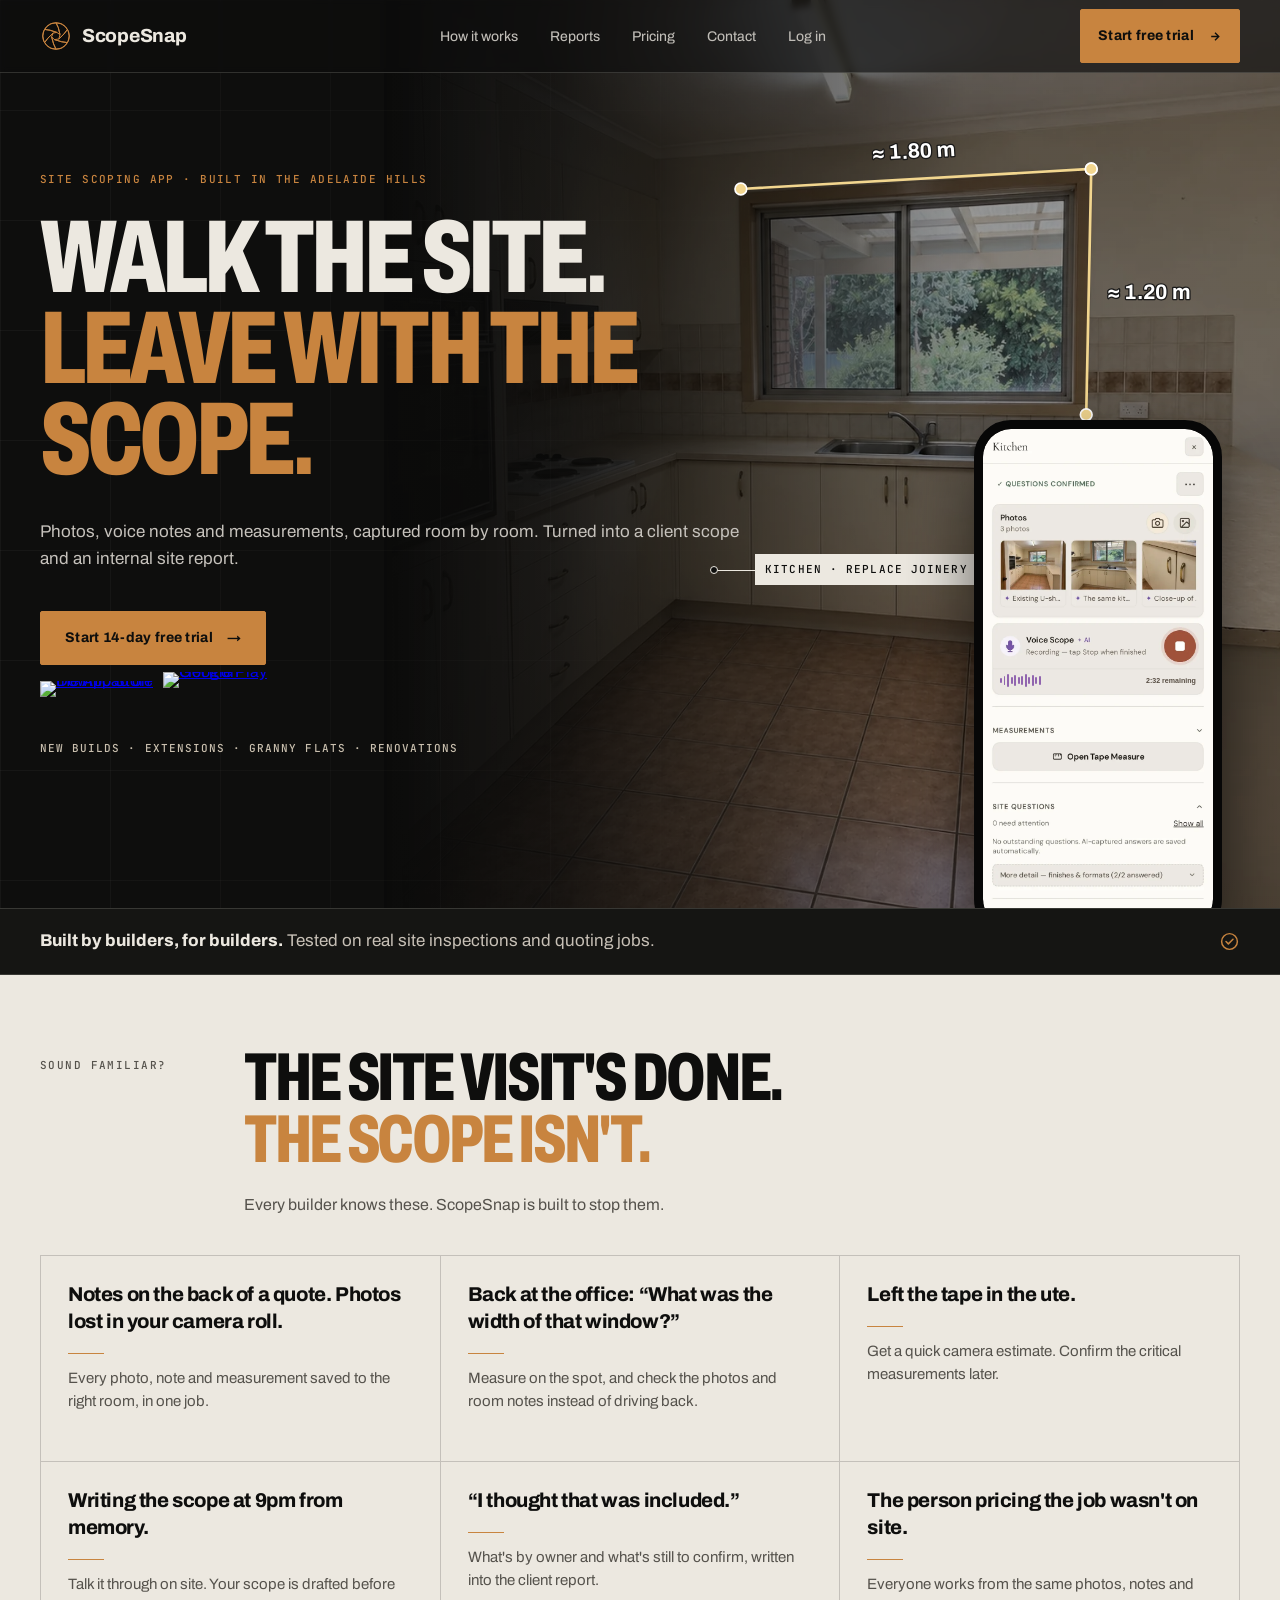
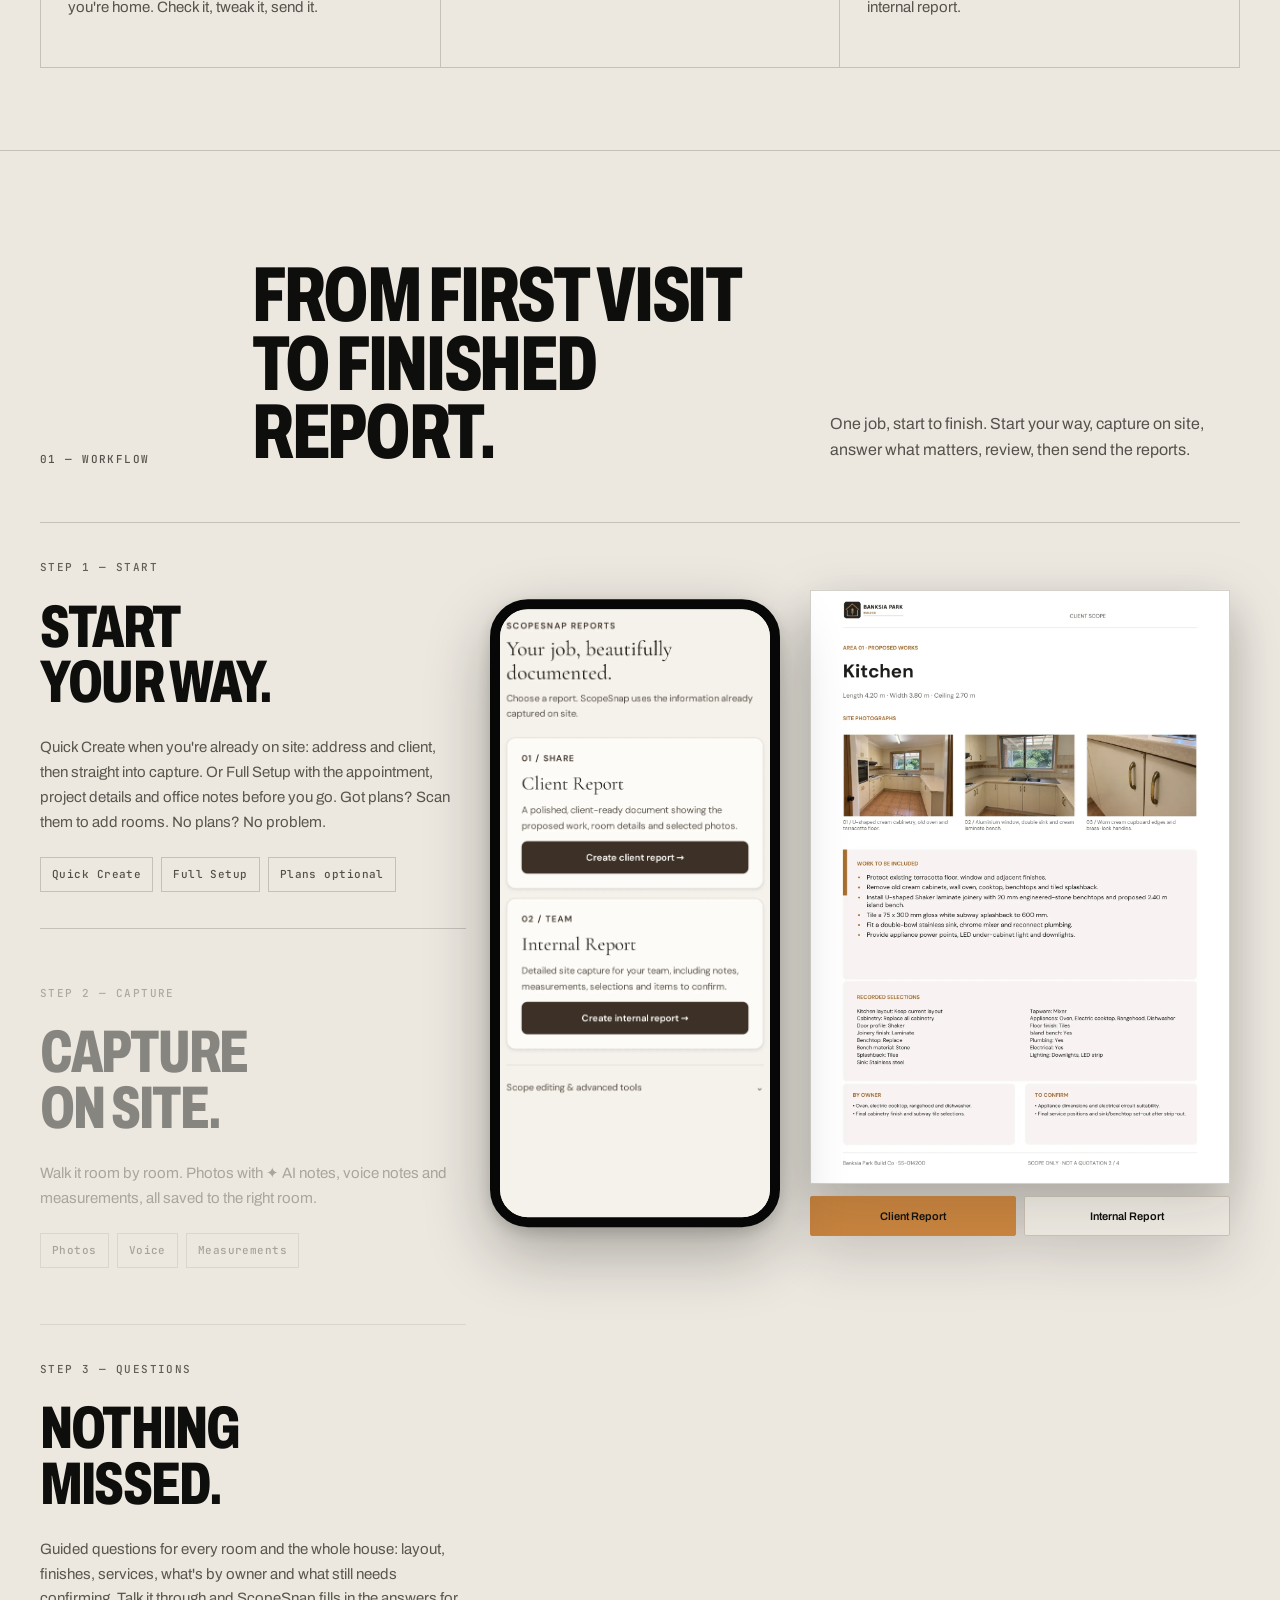
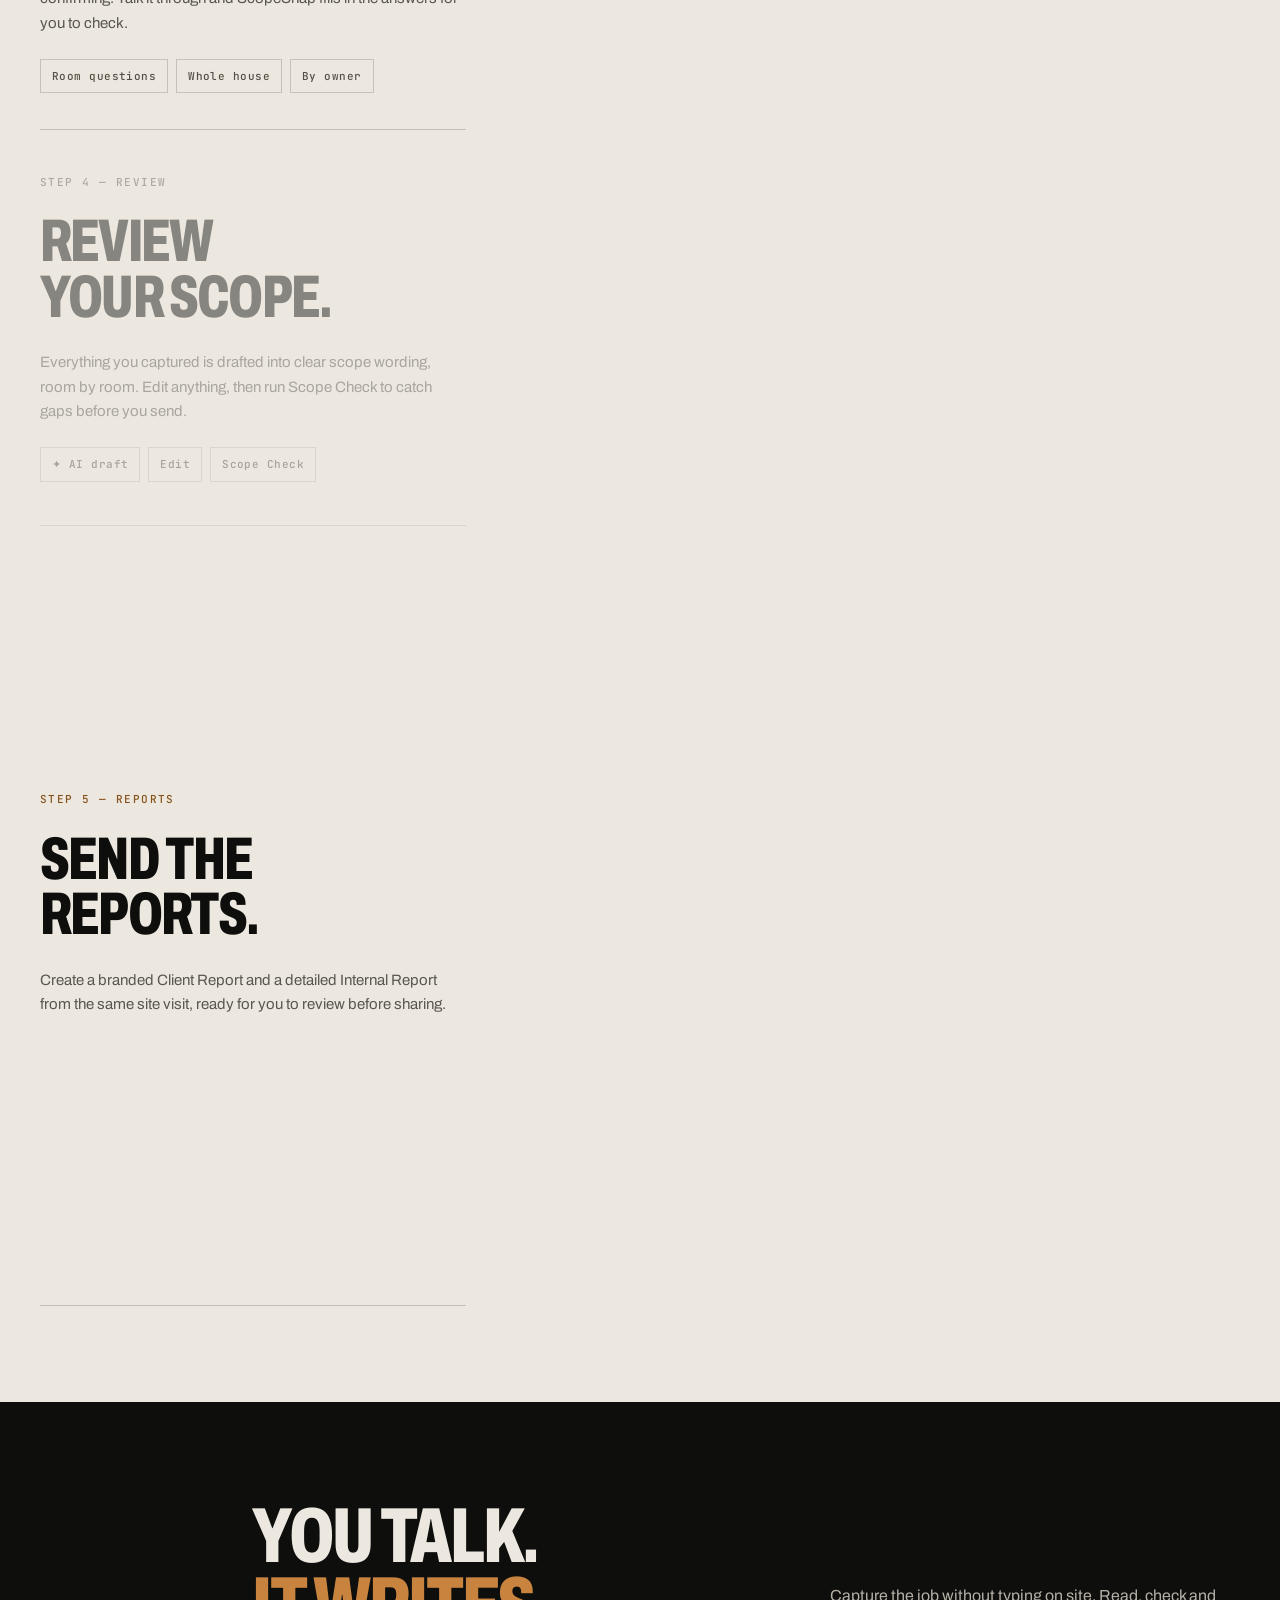
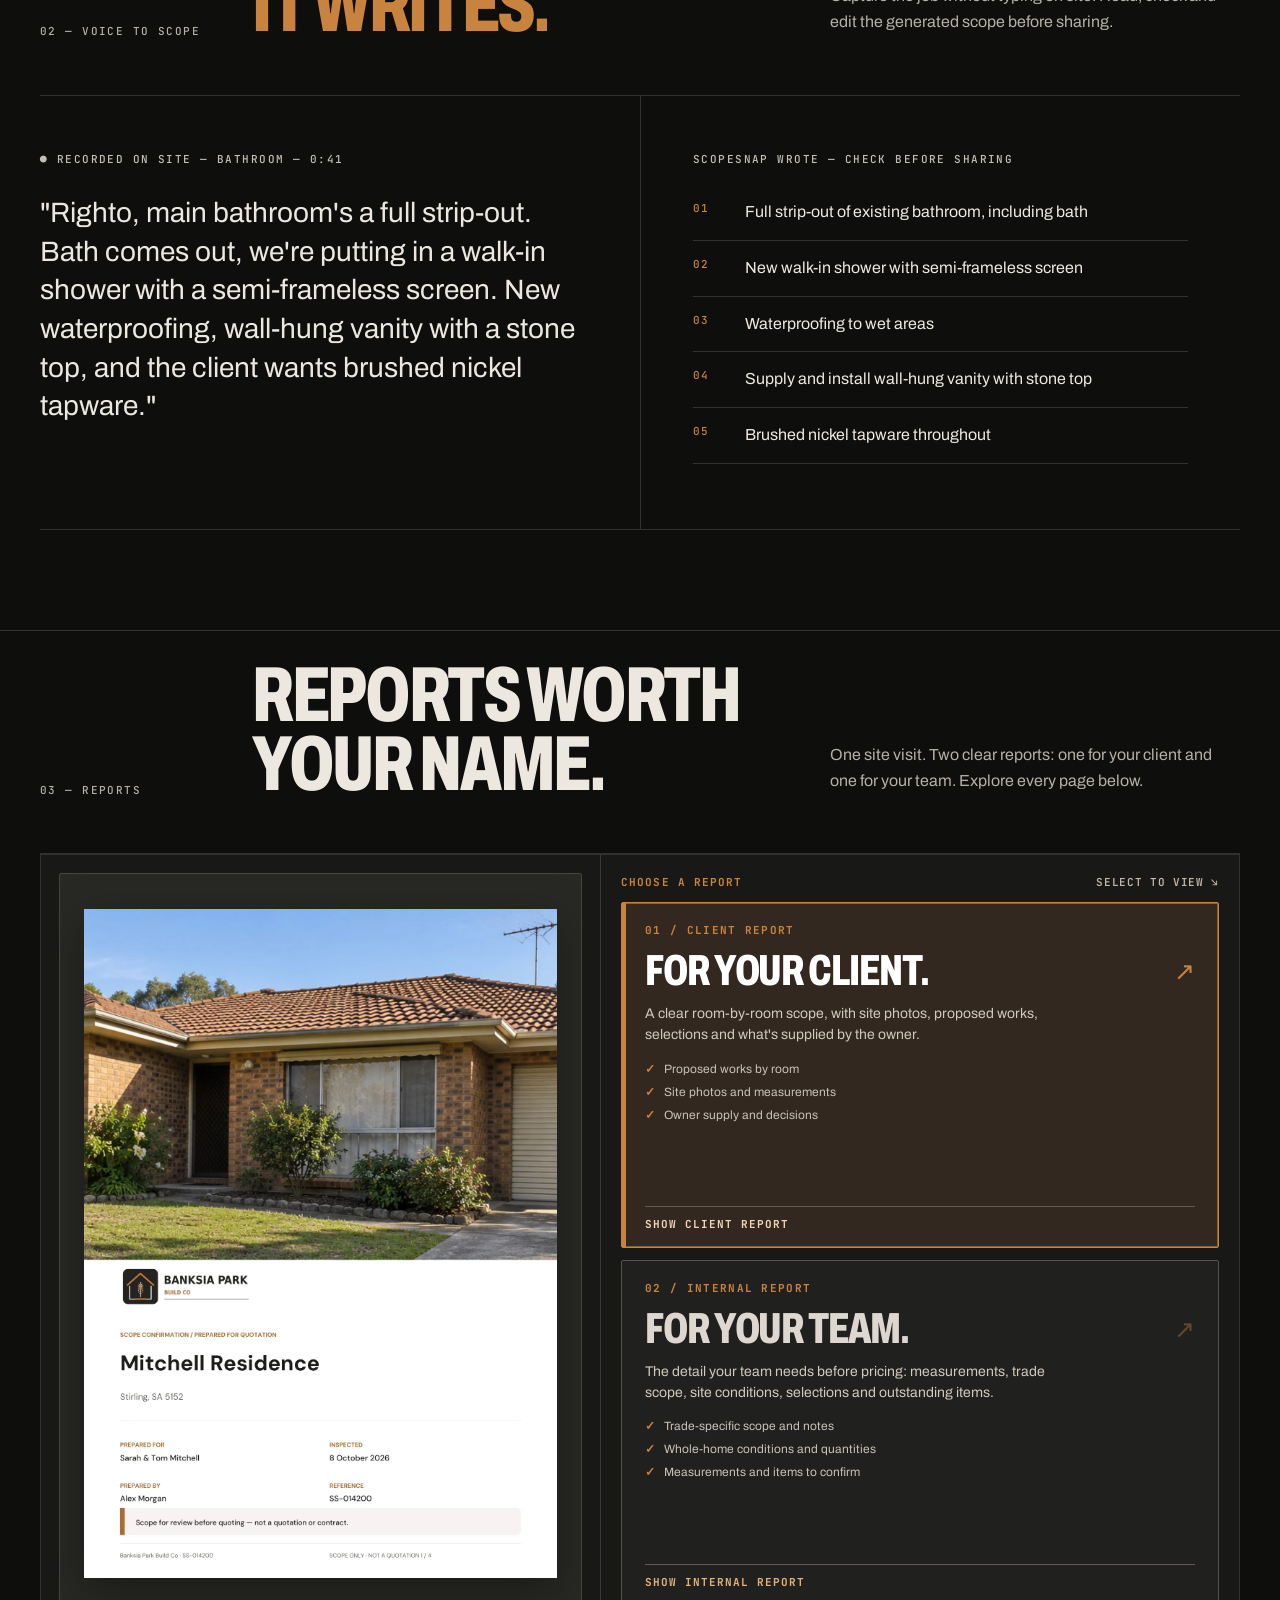
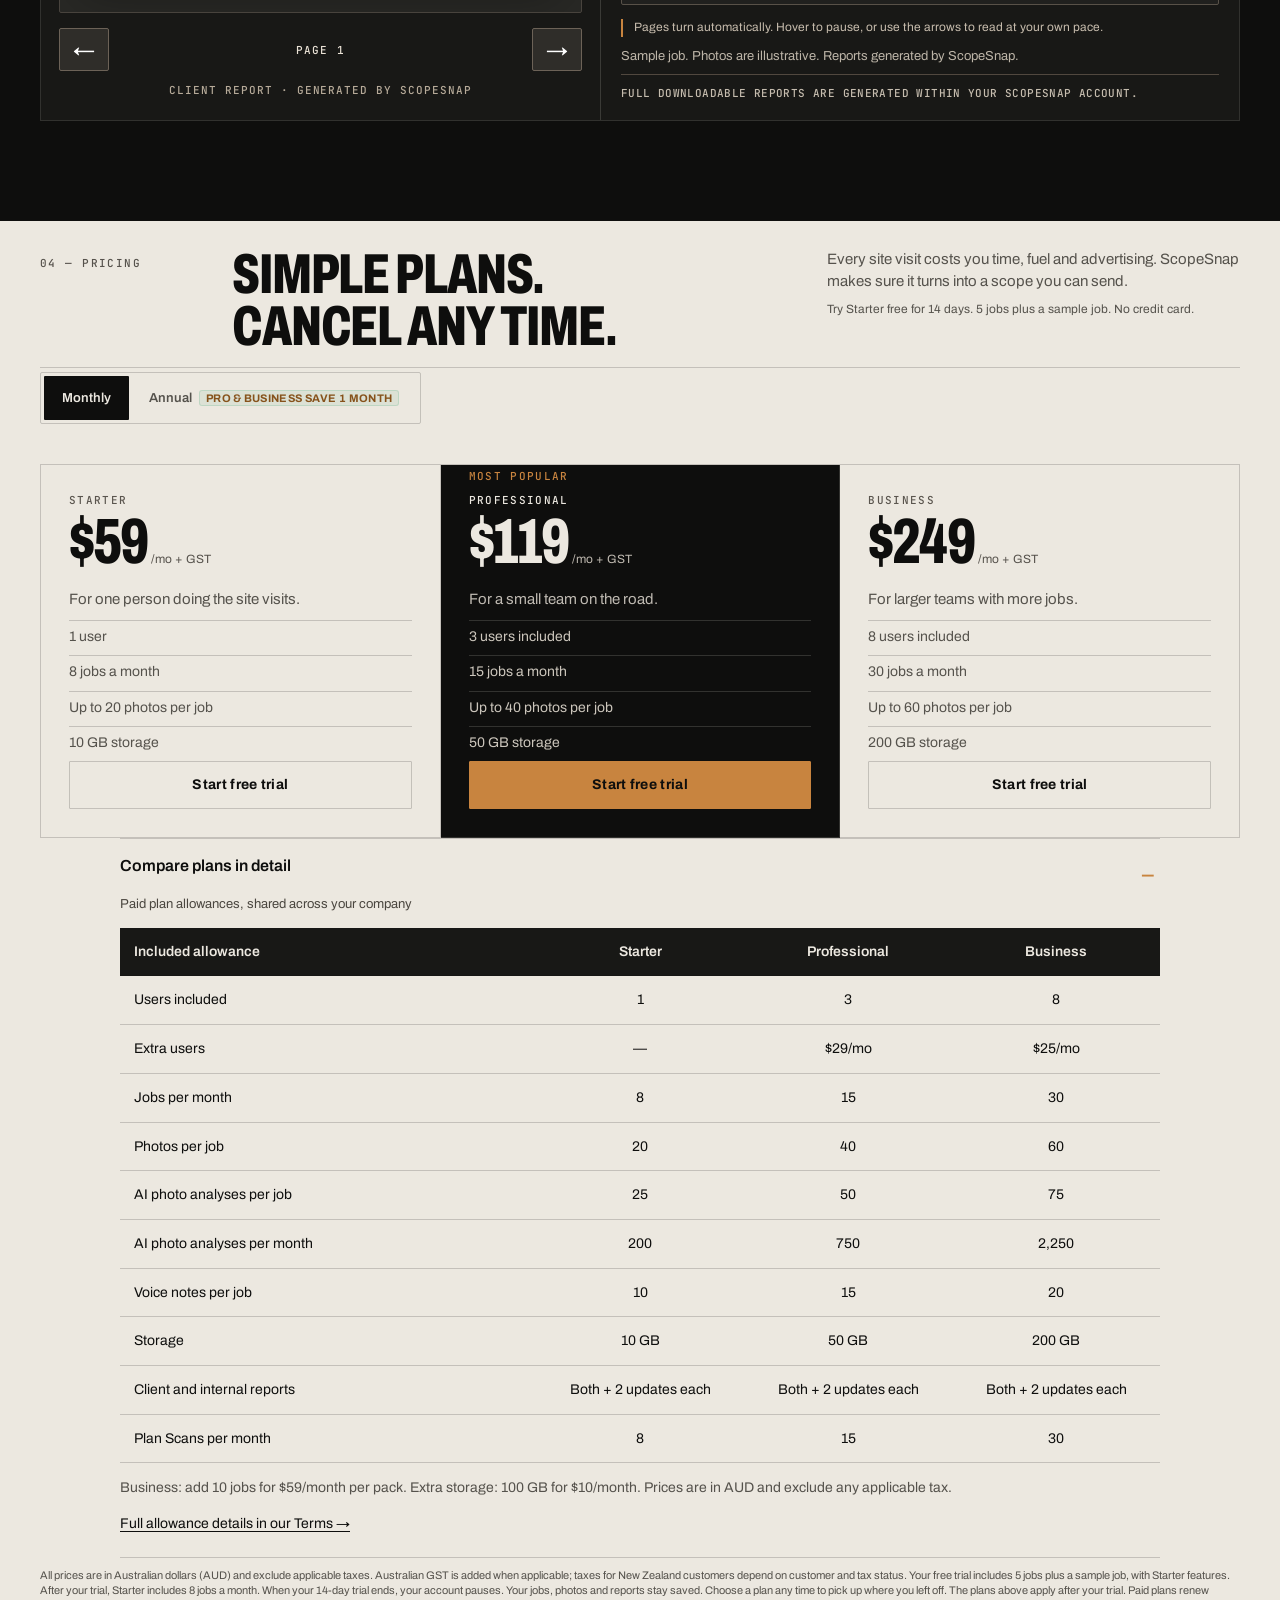
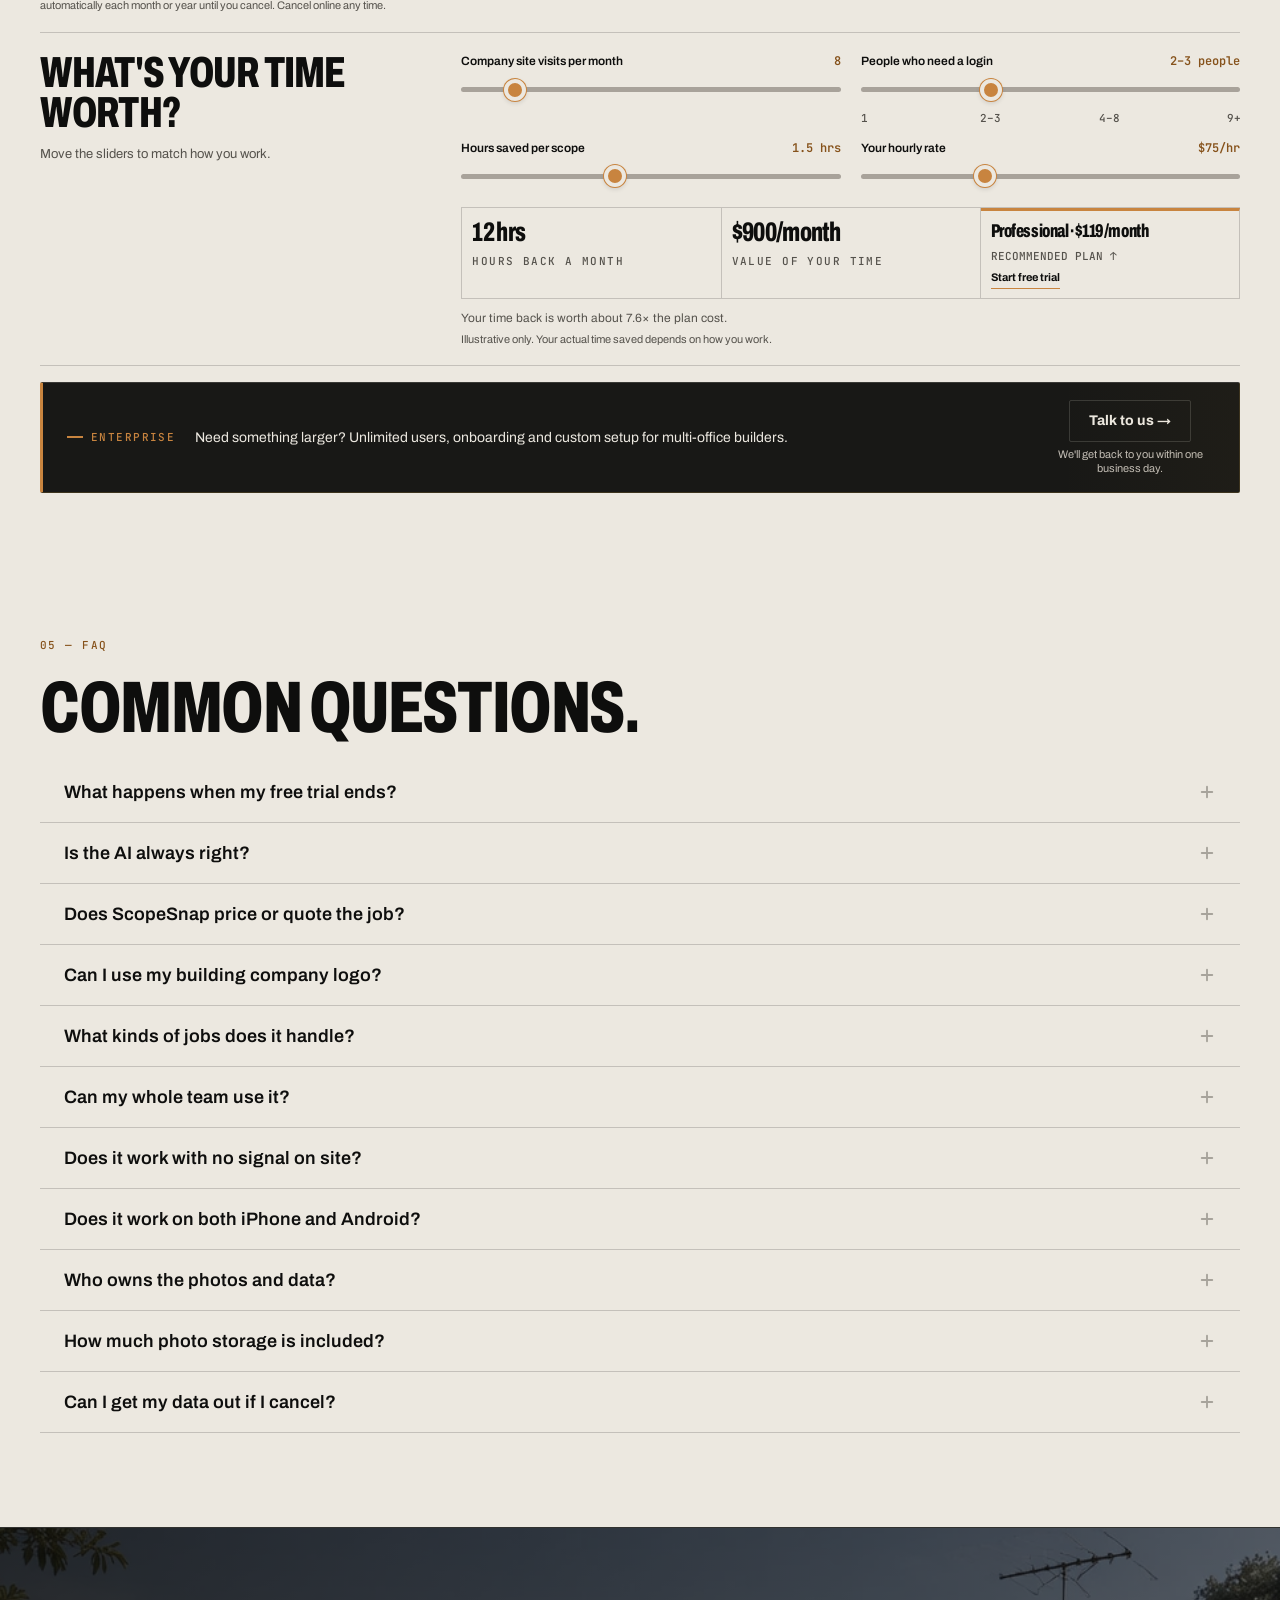
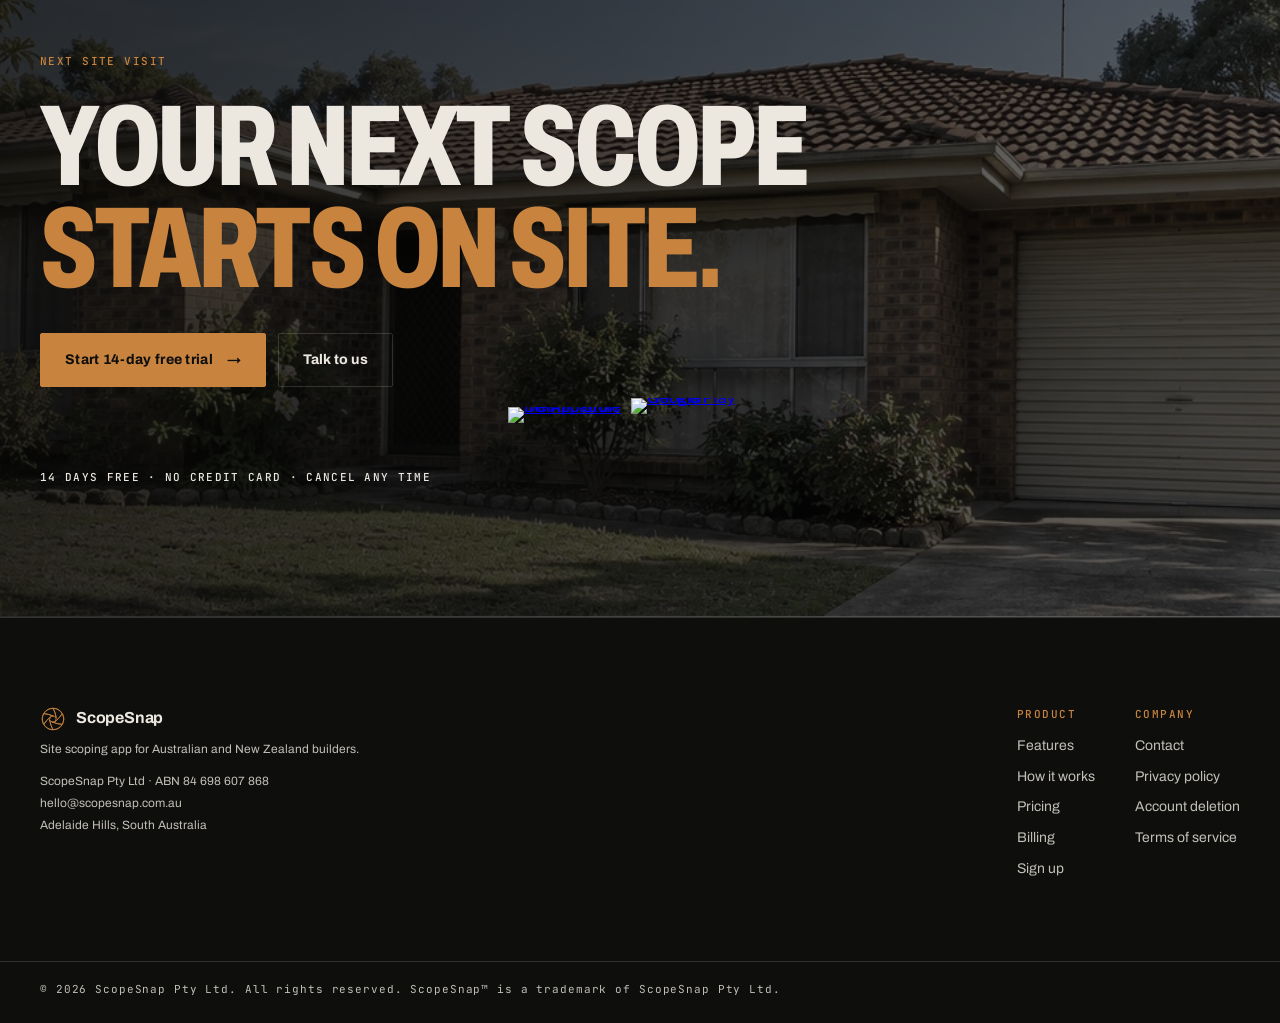
==== index.html @ 9471b12e "pricing: simplify cards and move full allowances directly below" ====
<!DOCTYPE html>
<html lang="en">
<head>
  <meta charset="UTF-8"/>
  <meta name="viewport" content="width=device-width, initial-scale=1.0"/>
  <title>ScopeSnap — Site Scoping App for Builders</title>
  <meta name="description" content="Site scoping for Australian and New Zealand builders. Capture photos, voice notes and measurements for new builds, extensions, second storeys, granny flats, renovations and repairs. No plans required."/>
  <meta name="keywords" content="building site scoping app, construction scope of works, builder site inspection, new build scope, extension scope, renovation scope, repair and maintenance scope, voice site notes, Australian and New Zealand builders"/>
  <meta name="author" content="ScopeSnap"/>
  <meta name="robots" content="index, follow"/>
  <link rel="canonical" href="https://scopesnap.com.au/"/>
  <meta property="og:title" content="ScopeSnap — Site Scoping App for Builders"/>
  <meta property="og:description" content="Scope new builds, extensions, granny flats, renovations and repairs with room-by-room photos, voice notes, measurements and clear reports. Plans optional."/>
  <meta property="og:type" content="website"/>
  <meta property="og:url" content="https://scopesnap.com.au/"/>
  <meta property="og:image" content="https://scopesnap.com.au/og.png?v=20261011rev1"/>
  <meta property="og:site_name" content="ScopeSnap"/>
  <meta name="twitter:card" content="summary_large_image"/>
  <meta name="twitter:title" content="ScopeSnap — Site Scoping App for Builders"/>
  <meta name="twitter:description" content="Build a clear scope for new builds, extensions, granny flats, renovations or repairs. Photos, voice notes and measurements by room. Plans optional."/>
  <meta name="twitter:image" content="https://scopesnap.com.au/og.png?v=20261011rev1"/>
  <link rel="icon" type="image/svg+xml" href="/favicon.svg?v=20261011rev1"/>
  <link rel="icon" type="image/png" sizes="32x32" href="/favicon-32.png?v=20261011rev1"/>
  <link rel="apple-touch-icon" href="/apple-touch-icon.png?v=20261011rev1"/>
  <meta name="theme-color" content="#0E0E0D"/>
  <meta name="apple-mobile-web-app-capable" content="yes"/>
  <meta name="apple-mobile-web-app-status-bar-style" content="black-translucent"/>
  <script type="application/ld+json">
  {
    "@context": "https://schema.org",
    "@graph": [
      {
        "@type": "Organization",
        "@id": "https://scopesnap.com.au/#organization",
        "name": "ScopeSnap",
        "legalName": "ScopeSnap Pty Ltd",
        "taxID": "84 698 607 868",
        "url": "https://scopesnap.com.au",
        "logo": "https://scopesnap.com.au/favicon.svg?v=20261011rev1",
        "contactPoint": {
          "@type": "ContactPoint",
          "contactType": "customer support",
          "email": "support@scopesnap.com.au",
          "areaServed": "AU"
        }
      },
      {
        "@type": "SoftwareApplication",
        "@id": "https://scopesnap.com.au/#app",
        "name": "ScopeSnap",
        "url": "https://scopesnap.com.au",
        "applicationCategory": "BusinessApplication",
        "operatingSystem": "Web, iOS, Android",
        "description": "Site-scoping app for Australian and New Zealand builders across new builds, extensions, second storeys, granny flats, sheds and studios, renovations, repairs and maintenance. Capture room and area photos, voice notes, measurements and create client or internal scope reports.",
        "offers": [
          {
            "@type": "Offer",
            "name": "Starter",
            "price": "59.00",
            "priceCurrency": "AUD",
            "priceSpecification": { "@type": "UnitPriceSpecification", "billingDuration": "P1M" },
            "eligibleRegion": "AU"
          },
          {
            "@type": "Offer",
            "name": "Professional",
            "price": "119.00",
            "priceCurrency": "AUD",
            "priceSpecification": { "@type": "UnitPriceSpecification", "billingDuration": "P1M" },
            "eligibleRegion": "AU"
          },
          {
            "@type": "Offer",
            "name": "Business",
            "price": "249.00",
            "priceCurrency": "AUD",
            "priceSpecification": { "@type": "UnitPriceSpecification", "billingDuration": "P1M" },
            "eligibleRegion": "AU"
          }
        ],
        "publisher": { "@id": "https://scopesnap.com.au/#organization" }
      }
    ]
  }
  </script>
  <link rel="preconnect" href="https://fonts.googleapis.com"/>
  <link rel="preconnect" href="https://fonts.gstatic.com" crossorigin/>
  <link rel="preload" as="image" href="/images/perf/hero-kitchen.webp?v=20261012fast1" media="(min-width:651px)" fetchpriority="high"/>
  <link rel="preload" as="image" href="/images/perf/hero-kitchen-mobile.webp?v=20261012mobile1" media="(max-width:650px)" fetchpriority="high"/>
  <link href="https://fonts.googleapis.com/css2?family=Archivo:wdth,wght@62..125,400..800&family=JetBrains+Mono:wght@400;500&family=Barlow+Condensed:wght@700;800&display=swap" rel="stylesheet" media="print" onload="this.media='all'"/>
  <noscript><link href="https://fonts.googleapis.com/css2?family=Archivo:wdth,wght@62..125,400..800&family=JetBrains+Mono:wght@400;500&family=Barlow+Condensed:wght@700;800&display=swap" rel="stylesheet"/></noscript>
  <link rel="preload" as="image" href="/images/workflow/wf-01-start.webp?v=2e8c0fb04cf240f87708143c89b7106df46071e8" media="(min-width:1160px)" fetchpriority="low"/>
  <link rel="preload" as="image" href="/images/workflow/wf-02-capture.webp?v=2e8c0fb04cf240f87708143c89b7106df46071e8" media="(min-width:1160px)" fetchpriority="low"/>
  <link rel="stylesheet" href="/shared-critical.css?v=20261012fast2"/>
  <link rel="stylesheet" href="/shared.css?v=17" media="print" onload="this.media='all'"/>
  <link rel="stylesheet" href="/premium-showcase.css?v=20261010setout2" media="print" onload="this.media='all'"/>

  <link rel="stylesheet" href="/brand-critical.css?v=20261012mobile1"/>
  <link rel="stylesheet" href="/brand-sync.css?v=20261014task5b" media="print" onload="this.media='all'"/>
  <link rel="stylesheet" href="/report-viewer.css?v=20261011sidechoice2" media="print" onload="this.media='all'"/>
  <link rel="stylesheet" href="/workflow.css?v=workflow-t7-20261014" media="print" onload="this.media='all'"/>
  <script defer src="/report-viewer.js?v=20261014swipe"></script>
  <script defer src="/workflow.js?v=workflow-align-20261012b"></script>
  <link rel="stylesheet" href="/site-polish.css?v=20261014aa"/>
  <script defer src="/swipe.js?v=20261014swipe"></script>

  <style>
    /* Official artwork from Apple and Google, without custom recreation. */
    .ss-store-links{display:flex;gap:12px;align-items:center;flex-wrap:wrap;margin-top:16px}
    .ss-store-links a{display:inline-flex;align-items:center;line-height:0;outline-offset:4px;transition:opacity .18s}
    .ss-store-links a:hover{opacity:.78}
    .ss-store-links img{display:block;width:auto;height:40px;max-width:100%}
    .ss-store-links .ss-play-badge img{height:58px;margin:-9px -9px}
    .so-final .ss-store-links{justify-content:center;margin-top:20px}
    .ss-mobile-download{position:fixed;z-index:600;bottom:calc(12px + env(safe-area-inset-bottom,0px));left:12px;right:12px;max-width:460px;margin-inline:auto;padding:10px;display:none;align-items:center;gap:9px;border:1px solid rgba(196,154,60,.45);border-radius:12px;background:#1c1b19;color:#fff;box-shadow:0 8px 28px rgba(0,0,0,.36)}
    .ss-mobile-download.is-visible{display:flex}
    .ss-mobile-download-logo{width:40px;height:40px;flex:none;border-radius:9px;background:#ede8df;display:block}
    .ss-mobile-download-text{flex:1;min-width:0}
    .ss-mobile-download-text strong{display:block;font-size:13px;line-height:1.3;color:#fff}
    .ss-mobile-download-text span{display:block;font-size:11px;color:#c9c2b8;line-height:1.35}
    .ss-mobile-download-cta{background:#c49a3c;color:#141310;font-size:12px;font-weight:700;text-decoration:none;white-space:nowrap;padding:10px 11px;border-radius:6px;min-height:40px;display:inline-flex;align-items:center;justify-content:center}
    .ss-mobile-download-cta:focus-visible,.ss-mobile-download-close:focus-visible{outline:2px solid #fff;outline-offset:2px}
    .ss-mobile-download-close{background:none;color:#fff;border:0;font-size:22px;cursor:pointer;width:30px;height:40px;flex:none}
    @media(max-width:370px){.ss-mobile-download{left:8px;right:8px;padding:8px;gap:6px}.ss-mobile-download-logo{width:34px;height:34px}.ss-mobile-download-text span{font-size:10px}.ss-mobile-download-cta{font-size:11px;padding:9px 7px}.ss-mobile-download-close{width:24px}}
    @media(max-width:700px){.ss-store-links{justify-content:center;gap:8px}.ss-store-links img{height:36px}.ss-store-links .ss-play-badge img{height:52px;margin:-8px}}
    @media(prefers-reduced-motion:reduce){.ss-store-links a{transition:none}}
  </style>
</head>
<body class="site-setout">

<!-- NAV -->
<nav id="nav">
  <div class="wrap nav-inner">
    <a href="/" class="logo" aria-label="ScopeSnap home">
      <div class="logo-icon">
        <svg xmlns="http://www.w3.org/2000/svg" viewBox="0 0 160 160" width="32" height="32">
          <path d="M80,14 A66,66 0 0,1 137.2,47 Q125,68 94,95 L100,73 Q93,31 80,14 Z" fill="none" stroke="#C49A3C" stroke-width="5" stroke-linejoin="round"/>
          <path d="M137.2,47 A66,66 0 0,1 137.2,113 Q112,112 72,98 L94,95 Q125,68 137.2,47 Z" fill="none" stroke="#C49A3C" stroke-width="5" stroke-linejoin="round"/>
          <path d="M137.2,113 A66,66 0 0,1 80,146 Q67,125 58,84 L72,98 Q112,112 137.2,113 Z" fill="none" stroke="#C49A3C" stroke-width="5" stroke-linejoin="round"/>
          <path d="M80,146 A66,66 0 0,1 22.8,113 Q35,92 66,65 L58,84 Q67,125 80,146 Z" fill="none" stroke="#C49A3C" stroke-width="5" stroke-linejoin="round"/>
          <path d="M22.8,113 A66,66 0 0,1 22.8,47 Q48,48 84,62 L66,65 Q35,92 22.8,113 Z" fill="none" stroke="#C49A3C" stroke-width="5" stroke-linejoin="round"/>
          <path d="M22.8,47 A66,66 0 0,1 80,14 Q93,35 100,73 L84,62 Q48,48 22.8,47 Z" fill="none" stroke="#C49A3C" stroke-width="5" stroke-linejoin="round"/>
          <circle cx="80" cy="80" r="66" fill="none" stroke="#C49A3C" stroke-width="5"/>
        </svg>
      </div>
      <div class="logo-name">ScopeSnap</div>
    </a>
    <ul class="nav-links" role="navigation">
      <li><a href="/how-it-works">How it works</a></li>
      <li><a href="#reports">Reports</a></li><li><a href="#pricing">Pricing</a></li>
      <li><a href="/contact">Contact</a></li>
      <li><a href="https://app.scopesnap.com.au/">Log in</a></li>
    </ul>
    <a href="https://app.scopesnap.com.au/?signup=1" class="btn-primary nav-cta" data-track="cta-start-trial">Start free trial <svg width="13" height="13" viewBox="0 0 24 24" fill="none" stroke="currentColor" stroke-width="2.5"><path d="M5 12h14M12 5l7 7-7 7"/></svg></a>
    <button class="menu-btn" id="menuBtn" aria-controls="mobileMenu" aria-label="Open menu" aria-expanded="false">
      <svg id="menuIcon" width="18" height="18" viewBox="0 0 24 24" fill="none" stroke="currentColor" stroke-width="2" stroke-linecap="round"><line x1="3" y1="6" x2="21" y2="6"/><line x1="3" y1="12" x2="21" y2="12"/><line x1="3" y1="18" x2="21" y2="18"/></svg>
    </button>
  </div>
</nav>
<div class="mobile-menu" id="mobileMenu" role="navigation">
  <a href="/how-it-works">How it works</a>
  <a href="#reports">Reports</a>
  <a href="#pricing">Pricing</a>
  <a href="/contact">Contact</a>
  <a href="https://app.scopesnap.com.au/">Log in</a>
  <a href="https://app.scopesnap.com.au/?signup=1" class="mobile-cta" data-track="cta-start-trial">Start free trial &#8594;</a>
</div>

<main>
<!-- SITE SET-OUT / HERO -->
<section class="so-hero" aria-labelledby="site-title">
 <div class="so-hero-photo" aria-hidden="true"></div><div class="so-hero-grid" aria-hidden="true"></div>
 <!-- Mimics the actual ScopeSnap tape measure: one gold line and circular anchors at both ends. -->
 <div class="so-photo-dimensions" aria-hidden="true">
  <svg viewBox="0 0 1448 1086" preserveAspectRatio="xMidYMid slice" xmlns="http://www.w3.org/2000/svg">
   <!-- Exact perspective of this kitchen window's outer timber casing. -->
   <g class="so-window-measurements">
    <line class="so-ar-line" x1="615" y1="226" x2="1034" y2="202"/>
    <circle class="so-ar-point" cx="615" cy="226" r="7"/>
    <circle class="so-ar-point" cx="1034" cy="202" r="7"/>
    <text class="so-ar-label" x="822" y="189" text-anchor="middle" transform="rotate(-3.3 822 189)">≈ 1.80 m</text>
    <line class="so-ar-line" x1="1034" y1="202" x2="1028" y2="496"/>
    <circle class="so-ar-point" cx="1034" cy="202" r="7"/>
    <circle class="so-ar-point" cx="1028" cy="496" r="7"/>
    <text class="so-ar-label" x="1103" y="357" text-anchor="middle">≈ 1.20 m</text>
   </g>
  </svg>
 </div>
 <span class="so-plan-tag" aria-hidden="true">Kitchen · Replace joinery</span>
 <div class="wrap">
  <p class="so-mono so-eyebrow">Site scoping app · Built in the Adelaide Hills</p>
  <h1 id="site-title" class="so-display">Walk the site.<br><span>Leave with the scope.</span></h1>
  <p class="so-lead">Photos, voice notes and measurements, captured room by room. Turned into a client scope and an internal site report.</p>
  <div class="so-actions"><a class="btn-primary" href="https://app.scopesnap.com.au/?signup=1" data-track="cta-start-trial">Start 14-day free trial <span aria-hidden="true">→</span></a></div>
  <div class="ss-store-links" aria-label="Download the ScopeSnap mobile app">
    <a href="https://apps.apple.com/au/app/scopesnap/id6825007163" target="_blank" rel="noopener noreferrer" data-track="download-app-store" aria-label="Download ScopeSnap on the App Store"><img src="https://developer.apple.com/assets/elements/badges/download-on-the-app-store.svg" alt="Download on the App Store" width="120" height="40" loading="lazy"></a>
    <a class="ss-play-badge" href="https://play.google.com/store/apps/details?id=com.au.scopesnap.app" target="_blank" rel="noopener noreferrer" data-track="download-google-play" aria-label="Get ScopeSnap on Google Play"><img src="https://play.google.com/intl/en_us/badges/static/images/badges/en_badge_web_generic.png" alt="Get it on Google Play" width="155" height="60" loading="lazy"></a>
  </div>
  <p class="so-job-types so-mono">New builds · Extensions · Granny flats · Renovations</p>
 </div>
 <div class="so-phone so-hero-phone so-voice-capture-phone">
  <!-- Genuine RoomDetail screen captured by the ScopeSnap React app, including
       the three approved kitchen photos, per-photo AI captions, measurements,
       Site Questions and Additional Notes. Only the moving waveform and
       clock are drawn over their intentionally blank screenshot slots. -->
  <span class="so-hero-screen">
   <img src="/images/perf/hero-phone.webp?v=20261012mobile1" width="1170" height="2532" alt="Actual ScopeSnap Kitchen room screen: three kitchen photos with AI descriptions, live Voice Scope recording, Open Tape Measure, Site Questions and Additional Notes" fetchpriority="low">
   <span class="so-live-waveform" aria-hidden="true">
    <i style="--wave-h:34%"></i><i style="--wave-h:64%"></i><i style="--wave-h:86%"></i>
    <i style="--wave-h:54%"></i><i style="--wave-h:74%"></i><i style="--wave-h:48%"></i>
    <i style="--wave-h:70%"></i><i style="--wave-h:93%"></i><i style="--wave-h:50%"></i>
    <i style="--wave-h:82%"></i><i style="--wave-h:47%"></i><i style="--wave-h:68%"></i>
   </span>
   <span class="so-live-countdown" id="so-voice-clock" aria-hidden="true">2:37 remaining</span>
  </span>
 </div>
</section>

<!-- BUILT BY BUILDERS -->
<section class="so-origin" aria-label="Built by builders">
 <div class="wrap so-origin-inner">
  <p><strong>Built by builders, for builders.</strong> <span>Tested on real site inspections and quoting jobs.</span></p>
  <svg class="so-origin-check" width="21" height="21" viewBox="0 0 24 24" fill="none" stroke="currentColor" stroke-width="1.7" stroke-linecap="round" stroke-linejoin="round" aria-hidden="true"><circle cx="12" cy="12" r="9"></circle><path d="m8 12 2.7 2.7L16 9.5"></path></svg>
 </div>
</section>
<!-- SOUND FAMILIAR -->
<section class="so-light so-familiar" id="why" aria-labelledby="familiar-title">
 <div class="wrap">
  <header class="so-familiar-head">
   <p class="so-mono so-familiar-eyebrow">SOUND FAMILIAR?</p>
   <h2 class="so-display" id="familiar-title">THE SITE VISIT'S DONE.<br><span>THE SCOPE ISN'T.</span></h2>
   <p class="so-familiar-intro">Every builder knows these. ScopeSnap is built to stop them.</p>
  </header>
  <div class="so-familiar-grid">
   <article class="so-familiar-card"><h3>Notes on the back of a quote. Photos lost in your camera roll.</h3><div class="so-familiar-rule" aria-hidden="true"></div><p>Every photo, note and measurement saved to the right room, in one job.</p></article>
   <article class="so-familiar-card"><h3>Back at the office: “What was the width of that window?”</h3><div class="so-familiar-rule" aria-hidden="true"></div><p>Measure on the spot, and check the photos and room notes instead of driving back.</p></article>
   <article class="so-familiar-card"><h3>Left the tape in the ute.</h3><div class="so-familiar-rule" aria-hidden="true"></div><p>Get a quick camera estimate. Confirm the critical measurements later.</p></article>
   <article class="so-familiar-card"><h3>Writing the scope at 9pm from memory.</h3><div class="so-familiar-rule" aria-hidden="true"></div><p>Talk it through on site. Your scope is drafted before you&#39;re home. Check it, tweak it, send it.</p></article>
   <article class="so-familiar-card"><h3>“I thought that was included.”</h3><div class="so-familiar-rule" aria-hidden="true"></div><p>What&#39;s by owner and what&#39;s still to confirm, written into the client report.</p></article>
   <article class="so-familiar-card"><h3>The person pricing the job wasn&#39;t on site.</h3><div class="so-familiar-rule" aria-hidden="true"></div><p>Everyone works from the same photos, notes and internal report.</p></article>
  </div>
 </div>
</section>
<!-- WORKFLOW -->
<section class="so-light so-workflow wf" id="features">
 <div class="wrap">
  <header class="so-section-head">
    <span class="so-mono">01 — WORKFLOW</span>
    <h2 class="so-display">FROM FIRST VISIT<br>TO FINISHED REPORT.</h2>
    <p>One job, start to finish. Start your way, capture on site, answer what matters, review, then send the reports.</p>
  </header>
  <div class="wf-grid">
   <ol class="wf-steps" id="wf-steps" aria-label="Five steps from job creation to completed reports">
     <li class="wf-step is-active" data-step="1">
       <span class="wf-label">STEP 1 — START</span>
       <h3>START<br>YOUR WAY.</h3>
       <p>Quick Create when you're already on site: address and client, then straight into capture. Or Full Setup with the appointment, project details and office notes before you go. Got plans? Scan them to add rooms. No plans? No problem.</p>
       <ul class="wf-chips"><li>Quick Create</li><li>Full Setup</li><li>Plans optional</li></ul>
       <div class="wf-mobile-phone"><img class="wf-mobile-shot" alt="ScopeSnap new job screen showing Quick Create and Full Setup options" data-wf-src="/images/workflow/wf-01-start.webp?v=2e8c0fb04cf240f87708143c89b7106df46071e8" loading="lazy" fetchpriority="low" width="1170" height="2532" decoding="async"></div>
       
     </li>
<li class="wf-step" data-step="2">
       <span class="wf-label">STEP 2 — CAPTURE</span>
       <h3>CAPTURE<br>ON SITE.</h3>
       <p>Walk it room by room. Photos with ✦ AI notes, voice notes and measurements, all saved to the right room.</p>
       <ul class="wf-chips"><li>Photos</li><li>Voice</li><li>Measurements</li></ul>
       <div class="wf-mobile-phone"><img class="wf-mobile-shot" alt="ScopeSnap Kitchen room with three real site photographs, Voice Scope and completed measurements" data-wf-src="/images/workflow/wf-02-capture.webp?v=2e8c0fb04cf240f87708143c89b7106df46071e8" loading="lazy" fetchpriority="low" width="1170" height="2532" decoding="async"></div>
       
     </li>
<li class="wf-step" data-step="3">
       <span class="wf-label">STEP 3 — QUESTIONS</span>
       <h3>NOTHING<br>MISSED.</h3>
       <p>Guided questions for every room and the whole house: layout, finishes, services, what's by owner and what still needs confirming. Talk it through and ScopeSnap fills in the answers for you to check.</p>
       <ul class="wf-chips"><li>Room questions</li><li>Whole house</li><li>By owner</li></ul>
       <div class="wf-mobile-phone"><img class="wf-mobile-shot" alt="ScopeSnap Kitchen site questions with answers selected for layout, cabinetry and finishes" data-wf-src="/images/workflow/wf-03-questions.webp?v=2e8c0fb04cf240f87708143c89b7106df46071e8" loading="lazy" fetchpriority="low" width="1170" height="2532" decoding="async"></div>
       
     </li>
<li class="wf-step" data-step="4">
       <span class="wf-label">STEP 4 — REVIEW</span>
       <h3>REVIEW<br>YOUR SCOPE.</h3>
       <p>Everything you captured is drafted into clear scope wording, room by room. Edit anything, then run Scope Check to catch gaps before you send.</p>
       <ul class="wf-chips"><li>✦ AI draft</li><li>Edit</li><li>Scope Check</li></ul>
       <div class="wf-mobile-phone"><img class="wf-mobile-shot" alt="ScopeSnap AI-drafted editable scope including actual kitchen renovation work wording" data-wf-src="/images/workflow/wf-04-review.webp?v=2e8c0fb04cf240f87708143c89b7106df46071e8" loading="lazy" fetchpriority="low" width="1170" height="2532" decoding="async"></div>
       
     </li>
<li class="wf-step" data-step="5">
       <span class="wf-label">STEP 5 — REPORTS</span>
       <h3>SEND THE<br>REPORTS.</h3>
       <p>Create a branded Client Report and a detailed Internal Report from the same site visit, ready for you to review before sharing.</p>
              <div class="wf-mobile-phone"><img class="wf-mobile-shot" alt="ScopeSnap report screen with Client Report and Internal Report creation options" data-wf-src="/images/workflow/wf-05-report.webp?v=2e8c0fb04cf240f87708143c89b7106df46071e8" loading="lazy" fetchpriority="low" width="1170" height="2532" decoding="async"></div>
       <div class="wf-mobile-report" data-wf-report data-show="client"><div class="wf-pages">
      <img class="wf-page client" data-wf-src="/images/workflow/wf-05-client-page.webp?v=2e8c0fb04cf240f87708143c89b7106df46071e8" alt="Banksia Park Build Co branded Client Report kitchen page with site photographs and proposed works" width="1310" height="1853" loading="lazy">
      <img class="wf-page internal" data-wf-src="/images/workflow/wf-05-internal-page.webp?v=2e8c0fb04cf240f87708143c89b7106df46071e8" alt="Banksia Park Build Co branded Internal Report kitchen trade-scope page with site photographs" width="1310" height="1853" loading="lazy">
    </div><div class="wf-toggle" role="group" aria-label="Report type">
      <button type="button" data-wf-type="client" aria-pressed="true">Client Report</button>
      <button type="button" data-wf-type="internal" aria-pressed="false">Internal Report</button>
    </div></div>
     </li>
   </ol>
   <div class="ss-dots wf-dots" data-ss-dots="wf-steps" role="group" aria-label="Workflow steps"><button type="button" aria-label="Show step 1: Start" aria-current="true"></button><button type="button" aria-label="Show step 2: Capture" aria-current="false"></button><button type="button" aria-label="Show step 3: Questions" aria-current="false"></button><button type="button" aria-label="Show step 4: Review" aria-current="false"></button><button type="button" aria-label="Show step 5: Reports" aria-current="false"></button></div>
   <p class="ss-hint wf-swipe-hint">SWIPE TO SEE EACH STEP</p>
   <div class="wf-stage">
    <div class="wf-phone" aria-hidden="true">
      <img class="wf-screen is-active" data-step="1" alt="" data-wf-src="/images/workflow/wf-01-start.webp?v=2e8c0fb04cf240f87708143c89b7106df46071e8" loading="lazy" width="1170" height="2532" decoding="async">
      <img class="wf-screen" data-step="2" alt="" data-wf-src="/images/workflow/wf-02-capture.webp?v=2e8c0fb04cf240f87708143c89b7106df46071e8" loading="lazy" width="1170" height="2532" decoding="async">
      <img class="wf-screen" data-step="3" alt="" data-wf-src="/images/workflow/wf-03-questions.webp?v=2e8c0fb04cf240f87708143c89b7106df46071e8" loading="lazy" fetchpriority="low" width="1170" height="2532" decoding="async">
      <img class="wf-screen" data-step="4" alt="" data-wf-src="/images/workflow/wf-04-review.webp?v=2e8c0fb04cf240f87708143c89b7106df46071e8" loading="lazy" fetchpriority="low" width="1170" height="2532" decoding="async">
      <img class="wf-screen" data-step="5" alt="" data-wf-src="/images/workflow/wf-05-report.webp?v=2e8c0fb04cf240f87708143c89b7106df46071e8" loading="lazy" fetchpriority="low" width="1170" height="2532" decoding="async">
    </div>
    <div class="wf-report" data-wf-report data-show="client" aria-hidden="true">
      <div class="wf-pages">
      <img class="wf-page client" data-wf-src="/images/workflow/wf-05-client-page.webp?v=2e8c0fb04cf240f87708143c89b7106df46071e8" alt="Banksia Park Build Co branded Client Report kitchen page with site photographs and proposed works" width="1310" height="1853" loading="lazy">
      <img class="wf-page internal" data-wf-src="/images/workflow/wf-05-internal-page.webp?v=2e8c0fb04cf240f87708143c89b7106df46071e8" alt="Banksia Park Build Co branded Internal Report kitchen trade-scope page with site photographs" width="1310" height="1853" loading="lazy">
    </div>
      <div class="wf-toggle" role="group" aria-label="Report type">
      <button type="button" data-wf-type="client" aria-pressed="true">Client Report</button>
      <button type="button" data-wf-type="internal" aria-pressed="false">Internal Report</button>
    </div>
    </div>
   </div>
  </div>
 </div>
</section>
<!-- VOICE -->
<section class="so-voice" id="voice-demo">
 <div class="wrap">
  <div class="so-section-head so-dark-head"><span class="so-mono">02 — VOICE TO SCOPE</span><h2 class="so-display so-voice-title">You talk.<br><span>It writes.</span></h2><p>Capture the job without typing on site. Read, check and edit the generated scope before sharing.</p></div>
  <div class="so-voice-grid">
   <div class="so-voice-side"><div class="so-mono" style="color:#C4BFB6">● RECORDED ON SITE — BATHROOM — 0:41</div><p class="so-voice-quote">"Righto, main bathroom's a full strip-out. Bath comes out, we're putting in a walk-in shower with a semi-frameless screen. New waterproofing, wall-hung vanity with a stone top, and the client wants brushed nickel tapware."</p></div>
   <div class="so-voice-side"><div class="so-mono" style="color:#C4BFB6">ScopeSnap wrote — Check before sharing</div>
    <ol class="so-voice-list"><li><span class="so-mono">01</span>Full strip-out of existing bathroom, including bath</li><li><span class="so-mono">02</span>New walk-in shower with semi-frameless screen</li><li><span class="so-mono">03</span>Waterproofing to wet areas</li><li><span class="so-mono">04</span>Supply and install wall-hung vanity with stone top</li><li><span class="so-mono">05</span>Brushed nickel tapware throughout</li></ol>
   </div>
  </div>
 </div>
</section>
<!-- APP-EXPORTED REPORT SHOWCASE — images only, never public PDF downloads -->
<section class="so-reports" id="reports" aria-labelledby="so-report-title">
 <div class="wrap">
  <div class="so-section-head so-dark-head">
   <span class="so-mono">03 — REPORTS</span>
   <h2 id="so-report-title" class="so-display">Reports worth<br>your name.</h2>
   <p>One site visit. Two clear reports: one for your client and one for your team. Explore every page below.</p>
  </div>
  <div class="so-report-layout">
   <div class="so-report-paper">
    <div class="rv" id="rv" role="tabpanel" aria-labelledby="rv-tab-client" aria-label="Client report page preview" tabindex="0">
     <img id="rv-page" class="rv-page" src="/images/reports/client-01.webp?v=c87b1a019c573b5154a350a7f4870b2c51e37aac" loading="lazy" fetchpriority="low" decoding="async" width="1310" height="1853" alt="Branded Banksia Park Build Co client report cover with the illustrated architectural and banksia logo and Mitchell Residence exterior photograph">
    </div>
    <div class="rv-controls" aria-label="Report page navigation">
     <button type="button" id="rv-prev" aria-label="Previous report page"><span aria-hidden="true">←</span></button>
     <span class="rv-page-count so-mono" id="rv-current" aria-live="polite">PAGE 1</span>
     <button type="button" id="rv-next" aria-label="Next report page"><span aria-hidden="true">→</span></button>
    </div>
    <div class="ss-dots rv-dots" id="rv-dots" role="group" aria-label="Report pages"></div>
    <p class="rv-swipe-hint ss-hint so-mono">SWIPE TO SEE MORE PAGES</p>
    <p class="rv-caption so-mono" id="rv-caption">CLIENT REPORT · GENERATED BY SCOPESNAP</p>
   </div>
   <div class="so-report-side">
    <div class="rv-switcher" aria-label="Choose report to preview">
     <div class="rv-switcher-label so-mono"><span>CHOOSE A REPORT</span><span>SELECT TO VIEW ↘</span></div>
     <div class="rv-switcher-options" role="tablist" aria-label="Choose client or internal report">
      <button type="button" id="rv-tab-client" role="tab" class="so-report-option" aria-selected="true" aria-controls="rv" data-name="client">
       <span class="rv-switch-mark so-mono">01 / CLIENT REPORT</span>
       <span class="rv-switch-heading"><b>For your client.</b><span class="rv-switch-arrow" aria-hidden="true">↗</span></span>
       <span class="rv-switch-description">A clear room-by-room scope, with site photos, proposed works, selections and what's supplied by the owner.</span>
       <span class="rv-switch-features"><span>Proposed works by room</span><span>Site photos and measurements</span><span>Owner supply and decisions</span></span>
       <span class="rv-switch-action so-mono">SHOW CLIENT REPORT</span>
      </button>
      <button type="button" id="rv-tab-internal" role="tab" class="so-report-option" aria-selected="false" aria-controls="rv" data-name="internal" tabindex="-1">
       <span class="rv-switch-mark so-mono">02 / INTERNAL REPORT</span>
       <span class="rv-switch-heading"><b>For your team.</b><span class="rv-switch-arrow" aria-hidden="true">↗</span></span>
       <span class="rv-switch-description">The detail your team needs before pricing: measurements, trade scope, site conditions, selections and outstanding items.</span>
       <span class="rv-switch-features"><span>Trade-specific scope and notes</span><span>Whole-home conditions and quantities</span><span>Measurements and items to confirm</span></span>
       <span class="rv-switch-action so-mono">SHOW INTERNAL REPORT</span>
      </button>
     </div>
    </div>
    <p class="rv-reading-note"><span class="rv-reading-desktop">Pages turn automatically. Hover to pause, or use the arrows to read at your own pace.</span><span class="rv-reading-mobile">Swipe left or right, or use the arrows to explore pages at your own pace.</span></p>
    <p class="so-report-note">Sample job. Photos are illustrative. Reports generated by ScopeSnap.</p>
    <p class="so-report-view-only so-mono">Full downloadable reports are generated within your ScopeSnap account.</p>
   </div>
  </div>
 </div>
</section>
<!-- PRICING -->

<section class="section" id="pricing">
  <div class="wrap">
    <header class="so-pricing-header">
      <span class="eyebrow so-mono">04 — PRICING</span>
      <h2>SIMPLE PLANS.<br>CANCEL ANY TIME.</h2>
      <div class="so-pricing-intro"><p class="section-sub">Every site visit costs you time, fuel and advertising. ScopeSnap makes sure it turns into a scope you can send.</p><p class="so-trial-intro">Try Starter free for 14 days. 5 jobs plus a sample job. No credit card.</p></div>
    </header>
    <div class="so-pricing-toolbar">
      <div class="billing-toggle-wrap"><div class="billing-toggle">
        <button class="billing-opt active" id="toggleMonthly" onclick="setBilling('monthly')">Monthly</button>
        <button class="billing-opt" id="toggleAnnual" onclick="setBilling('annual')">Annual <span class="billing-save">Pro &amp; Business save 1 month</span></button>
      </div></div>
    </div>
    <div class="so-pricing-card-wrap"><div class="pricing-grid" id="pricing-cards" aria-label="Choose a subscription plan">
      <div class="price-card fade-in">
        <div class="so-recommend-tag so-mono" hidden>RECOMMENDED FOR YOU</div>
        <div class="price-tier">Starter</div>
        <div class="price-amount-row"><div class="price-amount" id="solo-price">$59<span class="price-per">/mo + GST</span></div><div class="price-annual-note" id="solo-sub" hidden></div></div>
        <p class="price-desc">For one person doing the site visits.</p>
        <ul class="price-list"><li>1 user</li><li>8 jobs a month</li><li>Up to 20 photos per job</li><li>10 GB storage</li></ul>
        <a href="https://app.scopesnap.com.au/?signup=1" class="price-btn price-btn-outline" data-track="cta-start-trial">Start free trial</a>
      </div>
      <div class="price-card fade-in price-featured fade-in-delay-1">
        <div class="price-popular">Most popular</div>
        <div class="so-recommend-tag so-mono" hidden>RECOMMENDED FOR YOU</div>
        <div class="price-tier">Professional</div>
        <div class="price-amount-row"><div class="price-amount" id="pro-price">$119<span class="price-per">/mo + GST</span></div><div class="price-annual-note" id="pro-sub" hidden></div></div>
        <p class="price-desc">For a small team on the road.</p>
        <ul class="price-list"><li>3 users included</li><li>15 jobs a month</li><li>Up to 40 photos per job</li><li>50 GB storage</li></ul>
        <a href="https://app.scopesnap.com.au/?signup=1" class="price-btn price-btn-dark" data-track="cta-start-trial">Start free trial</a>
      </div>
      <div class="price-card fade-in fade-in-delay-2">
        <div class="so-recommend-tag so-mono" hidden>RECOMMENDED FOR YOU</div>
        <div class="price-tier">Business</div>
        <div class="price-amount-row"><div class="price-amount" id="biz-price">$249<span class="price-per">/mo + GST</span></div><div class="price-annual-note" id="biz-sub" hidden></div></div>
        <p class="price-desc">For larger teams with more jobs.</p>
        <ul class="price-list"><li>8 users included</li><li>30 jobs a month</li><li>Up to 60 photos per job</li><li>200 GB storage</li></ul>
        <a href="https://app.scopesnap.com.au/?signup=1" class="price-btn price-btn-outline" data-track="cta-start-trial">Start free trial</a>
      </div>
    </div>
    <div class="so-pricing-dots ss-dots" aria-label="Swipe between subscription plans"><button type="button" data-plan-dot="Starter" aria-label="View Starter plan" aria-current="false"></button><button type="button" data-plan-dot="Professional" aria-label="View Professional plan" aria-current="true"></button><button type="button" data-plan-dot="Business" aria-label="View Business plan" aria-current="false"></button></div>
    <p class="so-pricing-swipe ss-hint so-mono">SWIPE TO COMPARE PLANS</p></div>
    <div class="pricing-details-group">
      <details class="pricing-details" id="plan-comparison" open><summary>Compare plans in detail</summary><div class="pricing-details-body">
        <div class="plan-table-wrap" role="region" aria-label="Plan allowance comparison"><table class="plan-table"><caption>Paid plan allowances, shared across your company</caption><thead><tr><th scope="col">Included allowance</th><th scope="col">Starter</th><th scope="col">Professional</th><th scope="col">Business</th></tr></thead><tbody>
        <tr><th scope="row">Users included</th><td data-plan="Starter">1</td><td data-plan="Professional">3</td><td data-plan="Business">8</td></tr>
        <tr><th scope="row">Extra users</th><td data-plan="Starter">—</td><td data-plan="Professional">$29/mo</td><td data-plan="Business">$25/mo</td></tr>
        <tr><th scope="row">Jobs per month</th><td data-plan="Starter">8</td><td data-plan="Professional">15</td><td data-plan="Business">30</td></tr>
        <tr><th scope="row">Photos per job</th><td data-plan="Starter">20</td><td data-plan="Professional">40</td><td data-plan="Business">60</td></tr>
        <tr><th scope="row">AI photo analyses per job</th><td data-plan="Starter">25</td><td data-plan="Professional">50</td><td data-plan="Business">75</td></tr>
        <tr><th scope="row">AI photo analyses per month</th><td data-plan="Starter">200</td><td data-plan="Professional">750</td><td data-plan="Business">2,250</td></tr>
        <tr><th scope="row">Voice notes per job</th><td data-plan="Starter">10</td><td data-plan="Professional">15</td><td data-plan="Business">20</td></tr>
        <tr><th scope="row">Storage</th><td data-plan="Starter">10 GB</td><td data-plan="Professional">50 GB</td><td data-plan="Business">200 GB</td></tr>
        <tr><th scope="row">Client and internal reports</th><td data-plan="Starter">Both + 2 updates each</td><td data-plan="Professional">Both + 2 updates each</td><td data-plan="Business">Both + 2 updates each</td></tr>
        <tr><th scope="row">Plan Scans per month</th><td data-plan="Starter">8</td><td data-plan="Professional">15</td><td data-plan="Business">30</td></tr>
        </tbody></table></div>
        <p>Business: add 10 jobs for $59/month per pack. Extra storage: 100 GB for $10/month. Prices are in AUD and exclude any applicable tax.</p>
        <p><a href="/terms">Full allowance details in our Terms →</a></p>
      </div></details>
    </div>
    <script>
    // Full detail on desktop; collapsible on phones.
    (function(){
      var detail=document.getElementById('plan-comparison');
      var mobile=window.matchMedia('(max-width: 700px)');
      if(!detail)return;
      function layout(event){detail.open=!event.matches;}
      layout(mobile);
      if(mobile.addEventListener)mobile.addEventListener('change',layout);
      else mobile.addListener(layout);
    })();
    </script>
    <p class="pricing-footnote">All prices are in Australian dollars (AUD) and exclude applicable taxes. Australian GST is added when applicable; taxes for New Zealand customers depend on customer and tax status. Your free trial includes 5 jobs plus a sample job, with Starter features. After your trial, Starter includes 8 jobs a month. When your 14-day trial ends, your account pauses. Your jobs, photos and reports stay saved. Choose a plan any time to pick up where you left off. The plans above apply after your trial. Paid plans renew automatically each month or year until you cancel. Cancel online any time.</p>
    <section class="so-pricing-calc" id="pricing-calculator" aria-labelledby="roi-title">
      <div class="so-calc-intro"><h3 id="roi-title">WHAT'S YOUR TIME WORTH?</h3><p>Move the sliders to match how you work.</p></div>
      <div class="so-calc-body">
        <div class="so-calc-inputs">
          <div class="so-calc-field"><label for="roiSlider">Company site visits per month <output id="roiJobCount" for="roiSlider">8</output></label><input type="range" id="roiSlider" class="roi-slider" min="1" max="60" step="1" value="8" aria-valuetext="8 company site visits per month"></div>
          <div class="so-calc-field so-calc-logins"><label for="roiLogins">People who need a login <output id="roiLoginsValue" for="roiLogins">2–3 people</output></label><input type="range" id="roiLogins" class="roi-slider so-seat-slider" min="0" max="3" step="1" value="1" aria-valuetext="2–3 people need a login"><div class="so-calc-seat-tiers so-mono"><span>1</span><span>2–3</span><span>4–8</span><span>9+</span></div></div>
          <div class="so-calc-field"><label for="roiHours">Hours saved per scope <output id="roiHoursValue" for="roiHours">1.5 hrs</output></label><input type="range" id="roiHours" class="roi-slider" min="0.5" max="3" step="0.5" value="1.5" aria-valuetext="1.5 hours saved per scope"></div>
          <div class="so-calc-field"><label for="roiRate">Your hourly rate <output id="roiRateValue" for="roiRate">$75/hr</output></label><input type="range" id="roiRate" class="roi-slider" min="40" max="150" step="5" value="75" aria-valuetext="$75 per hour"></div>
        </div>
        <div class="so-calc-results" aria-live="polite" aria-atomic="true">
          <div class="so-calc-result"><div class="so-calc-number" id="roiHrs">12 hrs</div><div class="so-mono so-calc-result-label">HOURS BACK A MONTH</div></div>
          <div class="so-calc-result"><div class="so-calc-number" id="roiMoney">$900/month</div><div class="so-mono so-calc-result-label">VALUE OF YOUR TIME</div></div>
          <div class="so-calc-result"><div class="so-calc-number" id="roiPlan">Professional · $119/month</div><div class="so-mono so-calc-result-label">RECOMMENDED PLAN ↑</div><p class="so-calc-extra-users" id="roiExtraUsers" hidden>+ extra users from $25/mo each</p><a class="so-calc-trial" id="roiTrial" href="https://app.scopesnap.com.au/?signup=1" data-track="cta-start-trial">Start free trial</a></div>
        </div>
        <p class="so-calc-ratio" id="roiBreakeven" aria-live="polite">Your time back is worth about 7.6× the plan cost.</p>
        <p class="so-calc-disclaimer">Illustrative only. Your actual time saved depends on how you work.</p>
      </div>
    </section>
    <!-- ENTERPRISE BAND -->
    <div class="enterprise-band so-enterprise-compact" id="enterprise">
      <div class="so-enterprise-message"><span class="ent-eyebrow">ENTERPRISE</span><p>Need something larger? Unlimited users, onboarding and custom setup for multi-office builders.</p></div>
      <div class="ent-actions"><a href="/contact" class="btn-ghost">Talk to us →</a><p class="ent-note">We'll get back to you within one business day.</p></div>
    </div>
  </div>




</section>


<!-- ── FAQ ── -->
<section class="section" id="faq">
  <div class="wrap">
    <div class="eyebrow so-mono">05 — FAQ</div>
    <h2>Common <em>questions.</em></h2>
    <div class="faq-list">

      <div class="faq-item">
        <button class="faq-q" aria-expanded="false" onclick="toggleFaq(this)">What happens when my free trial ends?
          <svg class="faq-icon" viewBox="0 0 24 24" fill="none" stroke="currentColor" stroke-width="2.5" stroke-linecap="round"><line x1="12" y1="5" x2="12" y2="19"/><line x1="5" y1="12" x2="19" y2="12"/></svg>
        </button>
        <div class="faq-a"><p>When your 14-day trial ends, your account pauses. Your jobs, photos and reports stay saved. Choose a plan any time to pick up where you left off.</p></div>
      </div>
      
      <div class="faq-item">
        <button class="faq-q" aria-expanded="false" onclick="toggleFaq(this)">Is the AI always right?
          <svg class="faq-icon" viewBox="0 0 24 24" fill="none" stroke="currentColor" stroke-width="2.5" stroke-linecap="round"><line x1="12" y1="5" x2="12" y2="19"/><line x1="5" y1="12" x2="19" y2="12"/></svg>
        </button>
        <div class="faq-a"><p>No. ScopeSnap drafts the scope, but the builder checks it. AI-assisted details are marked ✦ and can be reviewed and edited before sharing.</p></div>
      </div>
      <div class="faq-item">
        <button class="faq-q" aria-expanded="false" onclick="toggleFaq(this)">Does ScopeSnap price or quote the job?
          <svg class="faq-icon" viewBox="0 0 24 24" fill="none" stroke="currentColor" stroke-width="2.5" stroke-linecap="round"><line x1="12" y1="5" x2="12" y2="19"/><line x1="5" y1="12" x2="19" y2="12"/></svg>
        </button>
        <div class="faq-a"><p>ScopeSnap captures the proposed work; it does not calculate your job price. You can export an Existing vs Proposed scope-item CSV for use alongside your quoting tools.</p></div>
      </div>
      <div class="faq-item">
        <button class="faq-q" aria-expanded="false" onclick="toggleFaq(this)">Can I use my building company logo?
          <svg class="faq-icon" viewBox="0 0 24 24" fill="none" stroke="currentColor" stroke-width="2.5" stroke-linecap="round"><line x1="12" y1="5" x2="12" y2="19"/><line x1="5" y1="12" x2="19" y2="12"/></svg>
        </button>
        <div class="faq-a"><p>Yes. Add your company name and logo in Company Branding to use them on your client and internal PDF reports.</p></div>
      </div>
            <div class="faq-item">
        <button class="faq-q" aria-expanded="false" onclick="toggleFaq(this)">What kinds of jobs does it handle?
          <svg class="faq-icon" viewBox="0 0 24 24" fill="none" stroke="currentColor" stroke-width="2.5" stroke-linecap="round"><line x1="12" y1="5" x2="12" y2="19"/><line x1="5" y1="12" x2="19" y2="12"/></svg>
        </button>
        <div class="faq-a"><p>Renovations, extensions, second storeys, granny flats, sheds, garages and studios, new builds, and repairs and maintenance. Pick one or more for each job and the questions change to suit, so a new build doesn't ask you about existing condition or replacements.</p></div>
      </div>
            <div class="faq-item">
        <button class="faq-q" aria-expanded="false" onclick="toggleFaq(this)">Can my whole team use it?
          <svg class="faq-icon" viewBox="0 0 24 24" fill="none" stroke="currentColor" stroke-width="2.5" stroke-linecap="round"><line x1="12" y1="5" x2="12" y2="19"/><line x1="5" y1="12" x2="19" y2="12"/></svg>
        </button>
        <div class="faq-a"><p>Yes. Starter includes 1 user, Professional 3 and Business 8, and you can add extra users. Most teams only need logins for the people doing site visits and sales. Everyone else gets the finished PDF reports.</p></div>
      </div>

<div class="faq-item">
        <button class="faq-q" aria-expanded="false" onclick="toggleFaq(this)">
          Does it work with no signal on site?
          <svg class="faq-icon" viewBox="0 0 24 24" fill="none" stroke="currentColor" stroke-width="2.5" stroke-linecap="round"><line x1="12" y1="5" x2="12" y2="19"/><line x1="5" y1="12" x2="19" y2="12"/></svg>
        </button>
        <div class="faq-a"><p>Open the jobs you’ll need before you lose signal so they’re available on your device. Keep capturing on site; photos and edits can queue and sync when you’re back online. First sign-in, AI and uploads need internet.</p></div>
      </div>

      <div class="faq-item">
        <button class="faq-q" aria-expanded="false" onclick="toggleFaq(this)">
          Does it work on both iPhone and Android?
          <svg class="faq-icon" viewBox="0 0 24 24" fill="none" stroke="currentColor" stroke-width="2.5" stroke-linecap="round"><line x1="12" y1="5" x2="12" y2="19"/><line x1="5" y1="12" x2="19" y2="12"/></svg>
        </button>
        <div class="faq-a"><p>Yes. ScopeSnap works on iPhone and Android, plus any modern web browser on desktop.</p></div>
      </div>

      <div class="faq-item">
        <button class="faq-q" aria-expanded="false" onclick="toggleFaq(this)">
          Who owns the photos and data?
          <svg class="faq-icon" viewBox="0 0 24 24" fill="none" stroke="currentColor" stroke-width="2.5" stroke-linecap="round"><line x1="12" y1="5" x2="12" y2="19"/><line x1="5" y1="12" x2="19" y2="12"/></svg>
        </button>
        <div class="faq-a"><p>You do. Your photos, notes and scope reports belong to you. ScopeSnap doesn&#8217;t use your job data for any purpose beyond running the service.</p></div>
      </div>

      <div class="faq-item">
        <button class="faq-q" aria-expanded="false" onclick="toggleFaq(this)">
          How much photo storage is included?
          <svg class="faq-icon" viewBox="0 0 24 24" fill="none" stroke="currentColor" stroke-width="2.5" stroke-linecap="round"><line x1="12" y1="5" x2="12" y2="19"/><line x1="5" y1="12" x2="19" y2="12"/></svg>
        </button>
        <div class="faq-a"><p>Starter includes 10 GB, Professional 50 GB and Business 200 GB, shared across your company. Need more? Add 100 GB for $10/month + GST.</p></div>
      </div>

      <div class="faq-item">
        <button class="faq-q" aria-expanded="false" onclick="toggleFaq(this)">
          Can I get my data out if I cancel?
          <svg class="faq-icon" viewBox="0 0 24 24" fill="none" stroke="currentColor" stroke-width="2.5" stroke-linecap="round"><line x1="12" y1="5" x2="12" y2="19"/><line x1="5" y1="12" x2="19" y2="12"/></svg>
        </button>
        <div class="faq-a"><p>Yes. An admin can export your jobs as CSV from Company Settings, and any job's room-by-room scope as CSV from its report. Download PDF reports and photos separately. Export before your subscription ends.</p></div>
      </div>

    </div>
  </div>
</section>
<!-- ── GET STARTED ── -->
<section class="so-final" id="get-started"><div class="wrap"><p class="so-mono so-eyebrow">Next site visit</p><h2 class="so-display">Your next scope<br><span>starts on site.</span></h2><div class="so-actions"><a href="https://app.scopesnap.com.au/?signup=1" class="btn-primary" data-track="cta-start-trial">Start 14-day free trial <span aria-hidden="true">→</span></a><a href="/contact.html" class="btn-ghost">Talk to us</a></div>
  <div class="ss-store-links" aria-label="Download the ScopeSnap mobile app">
    <a href="https://apps.apple.com/au/app/scopesnap/id6825007163" target="_blank" rel="noopener noreferrer" data-track="download-app-store" aria-label="Download ScopeSnap on the App Store"><img src="https://developer.apple.com/assets/elements/badges/download-on-the-app-store.svg" alt="Download on the App Store" width="120" height="40" loading="lazy"></a>
    <a class="ss-play-badge" href="https://play.google.com/store/apps/details?id=com.au.scopesnap.app" target="_blank" rel="noopener noreferrer" data-track="download-google-play" aria-label="Get ScopeSnap on Google Play"><img src="https://play.google.com/intl/en_us/badges/static/images/badges/en_badge_web_generic.png" alt="Get it on Google Play" width="155" height="60" loading="lazy"></a>
  </div><p class="so-mono so-final-assurance">14 DAYS FREE · NO CREDIT CARD · CANCEL ANY TIME</p></div></section>
</main>

<!-- &#9472;&#9472; FOOTER &#9472;&#9472; -->
<footer>
  <div class="wrap footer-inner">
    <div class="footer-left">
      <a href="/" class="footer-logo">
        <svg xmlns="http://www.w3.org/2000/svg" viewBox="0 0 160 160" width="26" height="26">
          <path d="M80,14 A66,66 0 0,1 137.2,47 Q125,68 94,95 L100,73 Q93,31 80,14 Z" fill="none" stroke="#C49A3C" stroke-width="5" stroke-linejoin="round"/>
          <path d="M137.2,47 A66,66 0 0,1 137.2,113 Q112,112 72,98 L94,95 Q125,68 137.2,47 Z" fill="none" stroke="#C49A3C" stroke-width="5" stroke-linejoin="round"/>
          <path d="M137.2,113 A66,66 0 0,1 80,146 Q67,125 58,84 L72,98 Q112,112 137.2,113 Z" fill="none" stroke="#C49A3C" stroke-width="5" stroke-linejoin="round"/>
          <path d="M80,146 A66,66 0 0,1 22.8,113 Q35,92 66,65 L58,84 Q67,125 80,146 Z" fill="none" stroke="#C49A3C" stroke-width="5" stroke-linejoin="round"/>
          <path d="M22.8,113 A66,66 0 0,1 22.8,47 Q48,48 84,62 L66,65 Q35,92 22.8,113 Z" fill="none" stroke="#C49A3C" stroke-width="5" stroke-linejoin="round"/>
          <path d="M22.8,47 A66,66 0 0,1 80,14 Q93,35 100,73 L84,62 Q48,48 22.8,47 Z" fill="none" stroke="#C49A3C" stroke-width="5" stroke-linejoin="round"/>
          <circle cx="80" cy="80" r="66" fill="none" stroke="#C49A3C" stroke-width="5"/>
        </svg>
        <span>ScopeSnap</span>
      </a>
      <p class="footer-tagline">Site scoping app for Australian and New Zealand builders.</p>
      <div class="so-footer-details">
        <p>ScopeSnap Pty Ltd · ABN 84 698 607 868</p>
        <a href="mailto:hello@scopesnap.com.au">hello@scopesnap.com.au</a>
        <p>Adelaide Hills, South Australia</p>
      </div>
    </div>
    <div class="footer-links">
      <div class="footer-col">
        <div class="footer-col-title">Product</div>
        <a href="/#features">Features</a>
        <a href="/how-it-works">How it works</a>
        <a href="/#pricing">Pricing</a>
        <a href="/billing">Billing</a>
        <a href="https://app.scopesnap.com.au/?signup=1">Sign up</a>
      </div>
      <div class="footer-col">
        <div class="footer-col-title">Company</div>
        <a href="/contact">Contact</a>
        <a href="/privacy">Privacy policy</a>
      <a href="/delete-account">Account deletion</a>
        <a href="/terms">Terms of service</a>
      </div>
    </div>
  </div>
  <div class="wrap footer-bottom">
    <span>&#169; <span id="year"></span> ScopeSnap Pty Ltd. All rights reserved. ScopeSnap&#8482; is a trademark of ScopeSnap Pty Ltd.</span>
  </div>
</footer>

<!-- Sticky mobile CTA bar -->
<div class="sticky-cta" id="stickyCta" aria-hidden="true">
  <a href="https://app.scopesnap.com.au/?signup=1" class="btn-primary sticky-cta-btn" data-track="cta-start-trial">Start free trial &#8594;</a>
</div>

<!-- Vercel Web Analytics — enable in Vercel dashboard first -->
<script>
window.va = window.va || function () { (window.vaq = window.vaq || []).push(arguments); };
</script>
<script defer src="/_vercel/insights/script.js"></script>

<script src="/shared.js?v=12"></script>
<script>
// FAQ accordion
function toggleFaq(btn) {
  var isOpen = btn.getAttribute('aria-expanded') === 'true';
  document.querySelectorAll('.faq-q').forEach(function(b) {
    b.setAttribute('aria-expanded', 'false');
    b.nextElementSibling.classList.remove('open');
  });
  if (!isOpen) {
    btn.setAttribute('aria-expanded', 'true');
    btn.nextElementSibling.classList.add('open');
  }
}

// Pricing calculator: recommend the lowest plan meeting job and login limits.
(function(){
  const visits=document.getElementById('roiSlider'),hours=document.getElementById('roiHours'),rate=document.getElementById('roiRate'),seatSlider=document.getElementById('roiLogins');
  const carousel=document.getElementById('pricing-cards');
  if(!visits||!hours||!rate||!carousel)return;
  const prices={Starter:59,Professional:119,Business:249};
  const cards=[...carousel.querySelectorAll('.price-card')],dots=[...document.querySelectorAll('[data-plan-dot]')];
  
  const ranks={Starter:0,Professional:1,Business:2,Enterprise:3};
  let currentPlan='Professional',currentSlide=1,userSwiped=false,userAdjustedCalculator=false;
  const money=n=>'$'+Math.round(n).toLocaleString('en-AU');
  const compact=n=>Number.isInteger(n)?String(n):n.toFixed(1);
  function centerCard(i,behavior='smooth'){
    if(!matchMedia('(max-width:699px)').matches||!cards[i])return;
    const card=cards[i];
    carousel.scrollTo({left:carousel.scrollLeft+card.getBoundingClientRect().left-carousel.getBoundingClientRect().left-(carousel.clientWidth-card.offsetWidth)/2,behavior});
  }
  function updateDots(){
    dots.forEach((dot,i)=>dot.setAttribute('aria-current',String(i===currentSlide)));
  }
  function syncCard(plan,autoScroll=false){
    currentPlan=plan;
    cards.forEach((card,i)=>{
      const recommended=userAdjustedCalculator&&i===ranks[plan];
      card.classList.toggle('so-card-recommended',recommended);
      const tag=card.querySelector('.so-recommend-tag');if(tag)tag.hidden=!recommended;
    });
    if(autoScroll&&document.getElementById('pricing-calculator').getBoundingClientRect().bottom<0) {
      centerCard(ranks[plan]);
    }
  }
  function recalc(){
    const v=Number(visits.value),h=Number(hours.value),r=Number(rate.value),total=v*h,value=total*r;
    const byVisits=v<=8?'Starter':v<=15?'Professional':v<=130?'Business':'Enterprise';
    const seatStep=Number(seatSlider.value);
    const seatRanges=['1','2–3','4–8','9+'];
    const bySeats=seatStep===0?'Starter':seatStep===1?'Professional':'Business';
    const plan=ranks[byVisits]>=ranks[bySeats]?byVisits:bySeats;
    const packs=plan==='Business'?Math.max(0,Math.min(10,Math.ceil((v-30)/10))):0;
    const cost=plan==='Enterprise'?null:prices[plan]+packs*59;
    document.getElementById('roiJobCount').textContent=v;
    document.getElementById('roiHoursValue').textContent=compact(h)+' hrs';
    document.getElementById('roiRateValue').textContent='$'+r+'/hr';
    visits.setAttribute('aria-valuetext',v+' company site visits per month');
    hours.setAttribute('aria-valuetext',compact(h)+' hours saved per scope');
    rate.setAttribute('aria-valuetext','$'+r+' per hour');
    document.getElementById('roiHrs').textContent=compact(total)+' hrs';
    document.getElementById('roiMoney').textContent=money(value)+'/month';
    const title=plan==='Enterprise'?'Enterprise · Talk to us':plan+(packs?' + '+packs+' '+(packs===1?'pack':'packs'):'')+' · $'+cost+'/month';
    document.getElementById('roiPlan').textContent=title;
    const extra=document.getElementById('roiExtraUsers');
    extra.hidden=seatStep!==3||plan==='Enterprise';
    document.getElementById('roiLoginsValue').textContent=seatRanges[seatStep]+' '+(seatStep===0?'person':'people');
    seatSlider.setAttribute('aria-valuetext',seatRanges[seatStep]+' '+(seatStep===0?'person needs':'people need')+' a login');
    const trial=document.getElementById('roiTrial');
    trial.textContent=plan==='Enterprise'?'Talk to us →':'Start free trial';
    trial.href=plan==='Enterprise'?'/contact':'https://app.scopesnap.com.au/?signup=1';
    document.getElementById('roiBreakeven').textContent=plan==='Enterprise'?'Talk to us about larger teams →':'Your time back is worth about '+(value/cost).toFixed(1)+'× the plan cost.';
    syncCard(plan,true);
  }
  [visits,seatSlider,hours,rate].forEach(input=>input.addEventListener('input',()=>{userAdjustedCalculator=true;recalc();}));
  carousel.addEventListener('scroll',()=>{
    if(!matchMedia('(max-width:699px)').matches)return;
    const middle=carousel.scrollLeft+carousel.clientWidth/2;
    currentSlide=cards.reduce((best,card,i)=>Math.abs(card.offsetLeft-carousel.offsetLeft+card.offsetWidth/2-middle)<Math.abs(cards[best].offsetLeft-carousel.offsetLeft+cards[best].offsetWidth/2-middle)?i:best,0);
    updateDots();
  },{passive:true});
  carousel.addEventListener('pointerdown',()=>{userSwiped=true},{passive:true});
  dots.forEach((dot,i)=>dot.addEventListener('click',()=>{userSwiped=true;currentSlide=i;updateDots();centerCard(i)}));
  recalc();
  if(matchMedia('(max-width:699px)').matches){
    // Wait for the deferred brand stylesheet to switch from column to carousel.
    // Only the card row moves; never scroll the document.
    const openOnProfessional=()=>{if(!userSwiped)centerCard(1,'instant');};
    requestAnimationFrame(openOnProfessional);
    window.addEventListener('load',()=>setTimeout(openOnProfessional,150),{once:true});
    document.fonts?.ready?.then(openOnProfessional);
  }
})();

// Voice section tab toggle (mobile)
function setVdTab(tab) {
  document.getElementById('vdTabVoice').classList.toggle('active', tab === 'voice');
  document.getElementById('vdTabVoice').setAttribute('aria-selected', tab === 'voice');
  document.getElementById('vdTabScope').classList.toggle('active', tab === 'scope');
  document.getElementById('vdTabScope').setAttribute('aria-selected', tab === 'scope');
  var grid = document.getElementById('vdGrid');
  if (grid) grid.setAttribute('data-tab', tab);
}

// Sticky mobile CTA bar
(function() {
  var bar = document.getElementById('stickyCta');
  if (!bar) return;
  var shown = false;
  window.addEventListener('scroll', function() {
    var shouldShow = window.scrollY > 400;
    if (shouldShow !== shown) {
      shown = shouldShow;
      bar.classList.toggle('show', shown);
      bar.setAttribute('aria-hidden', !shown);
    }
  }, { passive: true });
})();

// Accessible report tabs and one full-size preview at a time
document.querySelectorAll('[data-report-tab]').forEach(function(btn) {
  btn.addEventListener('click',function() {
    var target=btn.dataset.reportTab;
    document.querySelectorAll('[data-report-tab]').forEach(function(tab) {
      var active=tab.dataset.reportTab===target;tab.classList.toggle('active',active);tab.setAttribute('aria-selected',String(active));
    });
    document.querySelectorAll('[data-report-panel]').forEach(function(panel) { panel.hidden=panel.dataset.reportPanel!==target; });
  });
});
document.querySelectorAll('[data-report-image]').forEach(function(btn) {
  btn.addEventListener('click',function() {
    var type=btn.dataset.reportType,img=document.querySelector('[data-report-large="'+type+'"]'),link=document.querySelector('[data-report-large-link="'+type+'"]');
    if(!img||!link)return;
    img.src=btn.dataset.reportImage;img.alt=btn.getAttribute('aria-label')||'Report page';link.href=img.src;
    document.querySelectorAll('[data-report-type="'+type+'"]').forEach(function(button) {
      var active=button===btn;button.classList.toggle('active',active);button.setAttribute('aria-pressed',String(active));
    });
  });
});
// CTA click tracking
document.querySelectorAll('[data-track]').forEach(function(el) {
  el.addEventListener('click', function() {
    if (window.va) window.va('event', { name: el.getAttribute('data-track') });
  });
});

function setBilling(mode) {
  const annual=mode==='annual';
  document.getElementById('toggleMonthly').classList.toggle('active',!annual);
  document.getElementById('toggleAnnual').classList.toggle('active',annual);
  document.getElementById('toggleMonthly').setAttribute('aria-pressed',String(!annual));
  document.getElementById('toggleAnnual').setAttribute('aria-pressed',String(annual));
  for(const [id,month,year,save] of [['solo',59,708,false],['pro',119,1309,true],['biz',249,2739,true]]) {
    const price=document.getElementById(id+'-price'),note=document.getElementById(id+'-sub');
    price.innerHTML=annual?'$'+year.toLocaleString('en-AU')+'<span class="price-per">/year + GST</span>':'$'+month+'<span class="price-per">/mo + GST</span>';
    note.hidden=!annual;
    note.textContent=annual&&save?'save 1 month':'';
  }
}

</script>

<script>
</script>

<script>
/* Visual demo clock only. This labels an actual ScopeSnap app capture;
   it does not request the microphone or pretend to save a recording. */
(function(){
 var clock=document.getElementById('so-voice-clock');
 if(!clock)return;
 var started=Date.now(), demoSeconds=157;
 function update(){
  var elapsed=Math.floor((Date.now()-started)/1000);
  var remaining=demoSeconds-(elapsed%(demoSeconds+1));
  clock.textContent=Math.floor(remaining/60)+':'+String(remaining%60).padStart(2,'0')+' remaining';
 }
 update();setInterval(update,1000);
})();
</script>

<!-- Device-specific floating download prompt, shown after the hero on phones. -->
<div class="ss-mobile-download" id="ss-mobile-download" role="region" aria-label="Download the ScopeSnap mobile app">
  <img class="ss-mobile-download-logo" src="/favicon.svg" alt="" width="40" height="40">
  <div class="ss-mobile-download-text"><strong>ScopeSnap</strong><span>Site scoping, made simple.</span></div>
  <a class="ss-mobile-download-cta" id="ss-mobile-download-link" href="https://apps.apple.com/au/app/scopesnap/id6825007163" data-track="download-app-store">Download for iPhone</a>
  <button class="ss-mobile-download-close" type="button" aria-label="Dismiss download prompt">×</button>
</div>
<script>
(function(){
  'use strict';
  var ua=navigator.userAgent || '';
  var isAndroid=/Android/i.test(ua);
  var isIPhone=/iPhone|iPod/i.test(ua);
  if(!isAndroid&&!isIPhone)return;
  var bar=document.getElementById('ss-mobile-download');
  var link=document.getElementById('ss-mobile-download-link');
  var hero=document.querySelector('.so-hero');
  var finalCta=document.getElementById('get-started');
  if(!bar||!link||!hero)return;
  var storageKey=isAndroid?'ss-play-bar-dismissed':'ss-iphone-bar-dismissed';
  try{if(sessionStorage.getItem(storageKey)==='1')return;}catch(e){}
  if(isAndroid){
    link.textContent='Download for Android';
    link.href='https://play.google.com/store/apps/details?id=com.au.scopesnap.app';
    link.setAttribute('data-track','download-google-play');
  }
  var dismissed=false;
  function refresh(){
    var pastHero=hero.getBoundingClientRect().bottom<0;
    var nearFinal=finalCta && finalCta.getBoundingClientRect().top<=window.innerHeight;
    bar.classList.toggle('is-visible',Boolean(!dismissed&&pastHero&&!nearFinal));
  }
  bar.querySelector('button').addEventListener('click',function(){
    dismissed=true;
    bar.classList.remove('is-visible');
    try{sessionStorage.setItem(storageKey,'1');}catch(e){}
  });
  window.addEventListener('scroll',refresh,{passive:true});
  window.addEventListener('resize',refresh,{passive:true});
  refresh();
})();
</script>
</body>
</html>
---- shared-critical.css ----
*, *::before, *::after { box-sizing: border-box; margin: 0; padding: 0; }

:root {
  --bg:     #0A0A0B;
  --bg2:    #111214;
  --bg3:    #18191C;
  --border: rgba(255,255,255,0.08);
  --border2:rgba(255,255,255,0.14);
  --text:   #E8E6E1;
  --muted:  #B8B6B1;
  --dim:    #96948F;
  --gold:   #C49A3C;
  --gold-dim:rgba(196,154,60,0.10);
  --gold-glow:rgba(196,154,60,0.15);
  --green:  #4EA87A;
  --green-dim:rgba(78,168,122,0.10);
  --red:    #CC5555;
  --ff-h: 'Barlow Condensed', sans-serif;
  --ff-b: 'Barlow', sans-serif;
  --max: 1180px;
  --r: 4px;
  --trans: 0.15s ease;
}

html { scroll-behavior: smooth; overflow-x: hidden; }

body {
  background: var(--bg);
  color: var(--text);
  font-family: var(--ff-b);
  font-size: 16px;
  line-height: 1.6;
  -webkit-font-smoothing: antialiased;
  overflow-x: hidden;
  max-width: 100vw;
}

body::after {
  content: '';
  position: fixed; inset: 0;
  background-image: url("data:image/svg+xml,%3Csvg viewBox='0 0 200 200' xmlns='http://www.w3.org/2000/svg'%3E%3Cfilter id='n'%3E%3CfeTurbulence type='fractalNoise' baseFrequency='0.9' numOctaves='4' stitchTiles='stitch'/%3E%3C/filter%3E%3Crect width='100%25' height='100%25' filter='url(%23n)'/%3E%3C/svg%3E");
  opacity: 0.022;
  pointer-events: none;
  z-index: 0;
}

.wrap { max-width: var(--max); margin: 0 auto; padding: 0 24px; position: relative; z-index: 1; }
@media(min-width:768px){ .wrap { padding: 0 40px; } }
@media(min-width:1200px){ .wrap { padding: 0 48px; } }

/* ── NAV ── */
nav {
  position: sticky; top: 0; z-index: 100;
  border-bottom: 1px solid var(--border);
  background: var(--bg);
  transition: background var(--trans);
}
nav.scrolled { background: rgba(10,10,11,0.96); backdrop-filter: blur(12px); -webkit-backdrop-filter: blur(12px); }
.nav-inner { display: flex; align-items: center; justify-content: space-between; height: 60px; gap: 20px; }
.logo { display: flex; align-items: center; gap: 10px; text-decoration: none; color: var(--text); flex-shrink: 0; }
.logo-icon { width: 32px; height: 32px; display: grid; place-items: center; }
.logo-name { font-size: 17px; font-weight: 700; letter-spacing: -0.3px; }
.logo-sub { display: none; }
.nav-links { display: none; list-style: none; gap: 32px; }
@media(min-width:768px){ .nav-links { display: flex; } }
.nav-links a { color: var(--muted); text-decoration: none; font-size: 14px; font-weight: 500; transition: color var(--trans); }
.nav-links a:hover { color: var(--text); }
@media(max-width:767px){
  .nav-cta { padding: 9px 13px; font-size: 13px; }
  .nav-cta svg { display: none; }
  .nav-inner { gap: 10px; }
  .logo-name { font-size: 15px; }
}
.menu-btn {
  display: flex; width: 44px; height: 44px; flex-shrink: 0; color: var(--text);
  background: var(--bg2); border: 1px solid var(--border);
  border-radius: var(--r); cursor: pointer; align-items: center; justify-content: center;
}
@media(min-width:768px){ .menu-btn { display: none; } }
.mobile-menu {
  display: none; position: fixed; top: 68px; left: 12px; right: 12px;
  background: rgba(12,12,14,0.99); border: 1px solid var(--border2);
  border-radius: var(--r); padding: 16px; z-index: 99;
}
.mobile-menu.open { display: block; }
.mobile-menu a { display: block; padding: 11px 0; color: var(--muted); text-decoration: none; font-size: 15px; font-weight: 500; border-bottom: 1px solid var(--border); transition: color var(--trans); }
.mobile-menu a:last-child { border-bottom: none; }
.mobile-menu a:hover { color: var(--text); }
.mobile-cta { margin-top: 10px; display: block !important; background: var(--gold); color: #080500 !important; border-radius: var(--r); padding: 12px 20px !important; text-align: center; font-weight: 700; border: none !important; }

/* ── BUTTONS ── */
.btn-primary {
  display: inline-flex; align-items: center; gap: 8px;
  background: var(--gold); color: #080500;
  border: none; border-radius: var(--r);
  padding: 12px 24px; font-size: 14px; font-weight: 700; font-family: var(--ff-b);
  letter-spacing: 0.3px; cursor: pointer; text-decoration: none;
  transition: background var(--trans), transform var(--trans);
  white-space: nowrap;
}
.btn-primary:hover { background: #D4AA4A; transform: translateY(-1px); }
.btn-ghost {
  display: inline-flex; align-items: center; gap: 8px;
  background: transparent; color: var(--muted);
  border: 1px solid var(--border2); border-radius: var(--r);
  padding: 12px 24px; font-size: 14px; font-weight: 600; font-family: var(--ff-b);
  cursor: pointer; text-decoration: none;
  transition: background var(--trans), color var(--trans);
}
.btn-ghost:hover { background: rgba(255,255,255,0.05); color: var(--text); }

/* ── SECTION ── */
.section { position: relative; z-index: 1; padding: 76px 0; }
@media(min-width:768px){ .section { padding: 96px 0; } }

.eyebrow {
  display: inline-flex; align-items: center; gap: 10px;
  font-size: 11px; font-weight: 700; letter-spacing: 3px;
  text-transform: uppercase; color: var(--gold); margin-bottom: 20px;
}
.eyebrow::before { content: ''; width: 20px; height: 2px; background: var(--gold); flex-shrink: 0; }

h1 {
  font-family: var(--ff-h);
  font-size: clamp(48px, 6.6vw, 88px);
  font-weight: 900; line-height: 0.92;
  letter-spacing: -1px; text-transform: uppercase;
  color: var(--text); margin-bottom: 28px;
}
h1 em { font-style: normal; color: var(--gold); display: block; }

h2 {
  font-family: var(--ff-h);
  font-size: clamp(36px, 5vw, 60px);
  font-weight: 800; line-height: 1.05;
  letter-spacing: -0.5px; text-transform: uppercase;
  color: var(--text); margin-bottom: 20px;
}
h2 em { font-style: normal; color: var(--gold); }

h3 {
  font-family: var(--ff-h);
  font-size: 18px; font-weight: 700;
  text-transform: uppercase; letter-spacing: 0.5px;
  color: var(--text); margin-bottom: 8px;
}

.section-sub {
  font-size: 16px; color: var(--muted); font-weight: 400;
  max-width: 500px; line-height: 1.7; margin-bottom: 52px;
}
---- shared.css ----
*, *::before, *::after { box-sizing: border-box; margin: 0; padding: 0; }

:root {
  --bg:     #0A0A0B;
  --bg2:    #111214;
  --bg3:    #18191C;
  --border: rgba(255,255,255,0.08);
  --border2:rgba(255,255,255,0.14);
  --text:   #E8E6E1;
  --muted:  #B8B6B1;
  --dim:    #96948F;
  --gold:   #C49A3C;
  --gold-dim:rgba(196,154,60,0.10);
  --gold-glow:rgba(196,154,60,0.15);
  --green:  #4EA87A;
  --green-dim:rgba(78,168,122,0.10);
  --red:    #CC5555;
  --ff-h: 'Barlow Condensed', sans-serif;
  --ff-b: 'Barlow', sans-serif;
  --max: 1180px;
  --r: 4px;
  --trans: 0.15s ease;
}

html { scroll-behavior: smooth; overflow-x: hidden; }

body {
  background: var(--bg);
  color: var(--text);
  font-family: var(--ff-b);
  font-size: 16px;
  line-height: 1.6;
  -webkit-font-smoothing: antialiased;
  overflow-x: hidden;
  max-width: 100vw;
}

body::after {
  content: '';
  position: fixed; inset: 0;
  background-image: url("data:image/svg+xml,%3Csvg viewBox='0 0 200 200' xmlns='http://www.w3.org/2000/svg'%3E%3Cfilter id='n'%3E%3CfeTurbulence type='fractalNoise' baseFrequency='0.9' numOctaves='4' stitchTiles='stitch'/%3E%3C/filter%3E%3Crect width='100%25' height='100%25' filter='url(%23n)'/%3E%3C/svg%3E");
  opacity: 0.022;
  pointer-events: none;
  z-index: 0;
}

.wrap { max-width: var(--max); margin: 0 auto; padding: 0 24px; position: relative; z-index: 1; }
@media(min-width:768px){ .wrap { padding: 0 40px; } }
@media(min-width:1200px){ .wrap { padding: 0 48px; } }

/* ── NAV ── */
nav {
  position: sticky; top: 0; z-index: 100;
  border-bottom: 1px solid var(--border);
  background: var(--bg);
  transition: background var(--trans);
}
nav.scrolled { background: rgba(10,10,11,0.96); backdrop-filter: blur(12px); -webkit-backdrop-filter: blur(12px); }
.nav-inner { display: flex; align-items: center; justify-content: space-between; height: 60px; gap: 20px; }
.logo { display: flex; align-items: center; gap: 10px; text-decoration: none; color: var(--text); flex-shrink: 0; }
.logo-icon { width: 32px; height: 32px; display: grid; place-items: center; }
.logo-name { font-size: 17px; font-weight: 700; letter-spacing: -0.3px; }
.logo-sub { display: none; }
.nav-links { display: none; list-style: none; gap: 32px; }
@media(min-width:768px){ .nav-links { display: flex; } }
.nav-links a { color: var(--muted); text-decoration: none; font-size: 14px; font-weight: 500; transition: color var(--trans); }
.nav-links a:hover { color: var(--text); }
@media(max-width:767px){
  .nav-cta { padding: 9px 13px; font-size: 13px; }
  .nav-cta svg { display: none; }
  .nav-inner { gap: 10px; }
  .logo-name { font-size: 15px; }
}
.menu-btn {
  display: flex; width: 44px; height: 44px; flex-shrink: 0; color: var(--text);
  background: var(--bg2); border: 1px solid var(--border);
  border-radius: var(--r); cursor: pointer; align-items: center; justify-content: center;
}
@media(min-width:768px){ .menu-btn { display: none; } }
.mobile-menu {
  display: none; position: fixed; top: 68px; left: 12px; right: 12px;
  background: rgba(12,12,14,0.99); border: 1px solid var(--border2);
  border-radius: var(--r); padding: 16px; z-index: 99;
}
.mobile-menu.open { display: block; }
.mobile-menu a { display: block; padding: 11px 0; color: var(--muted); text-decoration: none; font-size: 15px; font-weight: 500; border-bottom: 1px solid var(--border); transition: color var(--trans); }
.mobile-menu a:last-child { border-bottom: none; }
.mobile-menu a:hover { color: var(--text); }
.mobile-cta { margin-top: 10px; display: block !important; background: var(--gold); color: #080500 !important; border-radius: var(--r); padding: 12px 20px !important; text-align: center; font-weight: 700; border: none !important; }

/* ── BUTTONS ── */
.btn-primary {
  display: inline-flex; align-items: center; gap: 8px;
  background: var(--gold); color: #080500;
  border: none; border-radius: var(--r);
  padding: 12px 24px; font-size: 14px; font-weight: 700; font-family: var(--ff-b);
  letter-spacing: 0.3px; cursor: pointer; text-decoration: none;
  transition: background var(--trans), transform var(--trans);
  white-space: nowrap;
}
.btn-primary:hover { background: #D4AA4A; transform: translateY(-1px); }
.btn-ghost {
  display: inline-flex; align-items: center; gap: 8px;
  background: transparent; color: var(--muted);
  border: 1px solid var(--border2); border-radius: var(--r);
  padding: 12px 24px; font-size: 14px; font-weight: 600; font-family: var(--ff-b);
  cursor: pointer; text-decoration: none;
  transition: background var(--trans), color var(--trans);
}
.btn-ghost:hover { background: rgba(255,255,255,0.05); color: var(--text); }

/* ── SECTION ── */
.section { position: relative; z-index: 1; padding: 76px 0; }
@media(min-width:768px){ .section { padding: 96px 0; } }

.eyebrow {
  display: inline-flex; align-items: center; gap: 10px;
  font-size: 11px; font-weight: 700; letter-spacing: 3px;
  text-transform: uppercase; color: var(--gold); margin-bottom: 20px;
}
.eyebrow::before { content: ''; width: 20px; height: 2px; background: var(--gold); flex-shrink: 0; }

h1 {
  font-family: var(--ff-h);
  font-size: clamp(48px, 6.6vw, 88px);
  font-weight: 900; line-height: 0.92;
  letter-spacing: -1px; text-transform: uppercase;
  color: var(--text); margin-bottom: 28px;
}
h1 em { font-style: normal; color: var(--gold); display: block; }

h2 {
  font-family: var(--ff-h);
  font-size: clamp(36px, 5vw, 60px);
  font-weight: 800; line-height: 1.05;
  letter-spacing: -0.5px; text-transform: uppercase;
  color: var(--text); margin-bottom: 20px;
}
h2 em { font-style: normal; color: var(--gold); }

h3 {
  font-family: var(--ff-h);
  font-size: 18px; font-weight: 700;
  text-transform: uppercase; letter-spacing: 0.5px;
  color: var(--text); margin-bottom: 8px;
}

.section-sub {
  font-size: 16px; color: var(--muted); font-weight: 400;
  max-width: 500px; line-height: 1.7; margin-bottom: 52px;
}

/* ── HERO ── */
.hero {
  position: relative; z-index: 1;
  display: grid; grid-template-columns: 1fr;
  min-height: auto;
  overflow: hidden;
}
@media(min-width:900px){ .hero { grid-template-columns: 1fr 1fr; min-height: 660px; align-items: center; } }

.hero-left {
  padding: 52px 24px 40px 24px;
  display: flex; flex-direction: column; justify-content: center;
}
@media(min-width:768px){ .hero-left { padding: 60px 40px 60px 40px; } }
@media(min-width:900px){ .hero-left { padding: 40px 40px 40px 60px; } }
@media(min-width:1200px){ .hero-left { padding: 40px 48px 40px 80px; } }

/* Hero eyebrow — simple, no dot */
.hero-eyebrow {
  font-size: 11px; font-weight: 700; letter-spacing: 3px;
  text-transform: uppercase; color: var(--gold);
  margin-bottom: 24px; display: block;
}

.hero-sub {
  font-size: 18px; font-weight: 400; line-height: 1.65;
  color: var(--muted); max-width: 490px;
  margin-bottom: 28px;
}

.scope-jobtypes{font-size:12px;font-weight:600;letter-spacing:.015em;color:var(--muted);line-height:1.6;margin:-9px 0 24px;max-width:550px}
.scope-jobtypes span{margin:0 6px;color:var(--gold);opacity:.78}
@media(max-width:600px){.scope-jobtypes{font-size:11.5px;margin:-4px 0 23px}.scope-jobtypes span{margin:0 4px}}
.hero-actions { display: flex; flex-wrap: wrap; gap: 12px; }

/* ── PHONE (hero right) ── */
.hero-right {
  background: var(--bg2);
  display: flex; align-items: center; justify-content: center;
  padding: 48px 40px; position: relative;
}
.hero-right::before {
  content: '';
  position: absolute; inset: 0;
  background-image: repeating-linear-gradient(-45deg, transparent, transparent 40px, rgba(255,255,255,0.012) 40px, rgba(255,255,255,0.012) 41px);
  pointer-events: none;
}
.phone-wrap { width: 280px; position: relative; z-index: 1; }
.phone-frame {
  background: #0D0E10;
  border: 1px solid rgba(255,255,255,0.12);
  border-radius: 20px; overflow: hidden;
  box-shadow: 0 24px 48px rgba(0,0,0,0.5), inset 0 1px 0 rgba(255,255,255,0.05);
}
.ph-bar { background: #161719; border-bottom: 1px solid rgba(255,255,255,0.07); padding: 10px 14px; display: flex; align-items: center; justify-content: space-between; }
.ph-bar-title { font-size: 11px; font-weight: 600; color: var(--muted); }
.ph-live { font-size: 10px; font-weight: 700; color: var(--green); display: flex; align-items: center; gap: 4px; }
.ph-dot { width: 5px; height: 5px; border-radius: 50%; background: var(--green); animation: blink 1.8s ease-in-out infinite; }
.ph-room { padding: 12px 14px 10px; border-bottom: 1px solid rgba(255,255,255,0.06); }
.ph-room-label { font-size: 9px; font-weight: 700; color: var(--dim); letter-spacing: 2px; text-transform: uppercase; }
.ph-room-name { font-family: var(--ff-h); font-size: 22px; font-weight: 800; color: var(--text); text-transform: uppercase; letter-spacing: 0.5px; line-height: 1.1; margin-top: 2px; }
.ph-actions { display: flex; border-bottom: 1px solid rgba(255,255,255,0.06); }
.ph-action { flex: 1; padding: 9px 6px; text-align: center; border-right: 1px solid rgba(255,255,255,0.06); font-size: 10px; font-weight: 600; color: var(--dim); display: flex; flex-direction: column; align-items: center; gap: 4px; }
.ph-action:last-child { border-right: none; }
.ph-action.active { background: rgba(196,154,60,0.08); color: var(--gold); }
.ph-action-icon { width: 24px; height: 24px; border-radius: 4px; background: rgba(255,255,255,0.05); display: flex; align-items: center; justify-content: center; }
.ph-action.active .ph-action-icon { background: rgba(196,154,60,0.15); }
.ph-action svg { color: var(--dim); }
.ph-action.active svg { color: var(--gold); }
.ph-items { padding: 8px 12px; display: flex; flex-direction: column; gap: 4px; }
.ph-item { display: flex; align-items: flex-start; gap: 7px; font-size: 10px; color: rgba(232,230,225,0.7); line-height: 1.4; padding: 6px 8px; background: rgba(255,255,255,0.03); border: 1px solid rgba(255,255,255,0.06); border-radius: 3px; }
.ph-item svg { color: var(--gold); flex-shrink: 0; margin-top: 1px; }
.ph-ai { margin: 6px 12px 12px; padding: 8px 10px; background: rgba(196,154,60,0.06); border-left: 2px solid var(--gold); border-radius: 3px; }
.ph-ai-label { font-size: 8px; font-weight: 800; color: var(--gold); text-transform: uppercase; letter-spacing: 1.5px; margin-bottom: 3px; }
.ph-ai-text { font-size: 10px; color: rgba(232,230,225,0.45); line-height: 1.4; }

/* ── TRUST BAR ── */
.trust-bar { border-top: 1px solid var(--border); border-bottom: 1px solid var(--border); background: var(--bg2); }
.trust-bar-inner { display: flex; align-items: center; flex-wrap: wrap; gap: 0; padding: 14px 0; }
.trust-item { display: flex; align-items: center; gap: 7px; font-size: 12px; font-weight: 500; color: var(--muted); padding: 6px 20px; white-space: nowrap; }
.trust-item svg { color: var(--gold); flex-shrink: 0; }
.trust-sep { width: 1px; height: 18px; background: var(--border); flex-shrink: 0; }
@media(max-width:767px){ .trust-sep { display: none; } .trust-item { padding: 4px 16px; } }

/* ── PROOF BAR ── */
.proof-bar { position: relative; z-index: 1; border-top: 1px solid var(--border); border-bottom: 1px solid var(--border); background: var(--bg2); margin-bottom: 0; }
.proof-inner { display: grid; grid-template-columns: repeat(2,1fr); }
@media(min-width:768px){ .proof-inner { grid-template-columns: repeat(4,1fr); } }
.proof-item { padding: 24px 28px; border-right: 1px solid var(--border); }
.proof-item:last-child { border-right: none; }
@media(max-width:767px){ .proof-item:nth-child(2){ border-right:none; } .proof-item:nth-child(3){ border-top:1px solid var(--border); } .proof-item:nth-child(4){ border-top:1px solid var(--border); } }
.proof-num { font-family: var(--ff-h); font-size: 24px; font-weight: 800; color: var(--gold); letter-spacing: -0.3px; line-height: 1; }
.proof-label { font-size: 12px; color: var(--dim); font-weight: 500; margin-top: 4px; }
.proof-div { display: none; }

/* ── COMPARE ── */
.compare-grid { display: grid; gap: 12px; }
@media(min-width:768px){ .compare-grid { grid-template-columns: 1fr 1fr; } }
.compare-card { background: transparent; border: 1px solid var(--border); border-radius: var(--r); padding: 32px; }
.compare-card.good { border-color: rgba(78,168,122,0.2); }
.compare-label { font-size: 12px; font-weight: 700; margin-bottom: 18px; display: flex; align-items: center; gap: 8px; text-transform: uppercase; letter-spacing: 1px; }
.bad-label { color: var(--red); }
.good-label { color: var(--green); }
.compare-list { list-style: none; display: flex; flex-direction: column; gap: 9px; }
.compare-list li { font-size: 14px; color: var(--muted); line-height: 1.5; padding-left: 4px; }

/* ── FEATURES ── */
.features-grid { display: grid; gap: 1px; background: var(--border); border: 1px solid var(--border); border-radius: var(--r); overflow: hidden; }
@media(min-width:600px){ .features-grid { grid-template-columns: 1fr 1fr; } }
.feature-card { background: var(--bg); padding: 36px 32px; display: flex; flex-direction: column; transition: background var(--trans); }
.feature-card:hover { background: var(--bg2); }
.f-icon { width: 44px; height: 44px; background: rgba(255,255,255,0.06); border: 1px solid var(--border2); border-radius: var(--r); display: grid; place-items: center; margin-bottom: 20px; flex-shrink: 0; }
.f-icon svg { color: var(--gold); }
.feature-card p { font-size: 14px; color: var(--muted); line-height: 1.6; font-weight: 400; flex: 1; }
.feature-link { color: var(--gold); text-decoration: none; font-weight: 600; white-space: nowrap; }
.feature-link:hover { text-decoration: underline; }

/* ── VIDEO PLACEHOLDER ── */
.video-placeholder { margin-top: 56px; border-radius: var(--r); overflow: hidden; border: 1px solid var(--border); background: var(--bg2); aspect-ratio: 16/9; display: flex; align-items: center; justify-content: center; flex-direction: column; gap: 14px; color: var(--dim); }
.video-placeholder p { font-size: 11px; letter-spacing: 2px; text-transform: uppercase; font-weight: 700; }

/* ── WORKFLOW ── */
.report-flow-wrap { margin-top: 56px; position: relative; z-index: 1; }
.rf-row { display: flex; gap: 0; align-items: stretch; flex-wrap: wrap; border: 1px solid var(--border); border-radius: var(--r); overflow: hidden; background: var(--border); }
@media(min-width:768px){ .rf-row { flex-wrap: nowrap; } }
.rf-step { flex: 1 1 0; min-width: 0; background: var(--bg2); padding: 22px 18px; display: flex; flex-direction: column; gap: 8px; transition: background var(--trans); }
.rf-step:hover { background: var(--bg3); }
.rf-step-final { border-top: 2px solid var(--gold); }
.rf-step-final:hover { background: rgba(196,154,60,0.05); }
.rf-step-icon { width: 28px; height: 28px; background: rgba(255,255,255,0.06); border: 1px solid var(--border); border-radius: var(--r); display: grid; place-items: center; flex-shrink: 0; }
.rf-step-icon svg { color: var(--dim); }
.rf-step-final .rf-step-icon { background: var(--gold-dim); border-color: rgba(196,154,60,0.25); }
.rf-step-final .rf-step-icon svg { color: var(--gold); }
.rf-step h3 { font-size: 13px; margin: 0; }
.rf-step p { font-size: 12px; color: var(--muted); font-weight: 400; line-height: 1.5; margin: 0; }
.rf-connector { display: none; align-items: center; padding: 0 4px; flex-shrink: 0; color: var(--dim); align-self: center; }
@media(min-width:768px){ .rf-connector { display: flex; } }
@media(max-width:767px){ .rf-row { flex-direction: column; gap: 1px; } .rf-connector { display: none; } .rf-step-final { border-top: none; border-left: 3px solid var(--gold); } }

/* ── CTA BAND ── */
.cta-band {
  background: transparent; border: 1px solid var(--border2);
  border-top: 2px solid var(--gold);
  border-radius: var(--r); padding: 52px 44px;
  display: grid; gap: 32px; position: relative; overflow: hidden;
}
@media(min-width:900px){ .cta-band { grid-template-columns: 1fr auto; align-items: center; padding: 56px 52px; } }
.cta-h { font-family: var(--ff-h); font-size: clamp(26px,3.5vw,40px); font-weight: 800; line-height: 1; text-transform: uppercase; letter-spacing: -0.3px; color: var(--text); margin-bottom: 10px; }
.cta-h em { font-style: normal; color: var(--gold); }
.cta-sub { font-size: 15px; color: var(--muted); max-width: 500px; line-height: 1.65; }
.cta-btn { align-self: flex-start; white-space: nowrap; }

/* ── PRICING ── */
.pricing-grid { display: grid; gap: 12px; }
@media(min-width:768px)  { .pricing-grid { grid-template-columns: repeat(3,1fr); } }

/* ── ENTERPRISE BAND ── */
.enterprise-band {
  margin-top: 40px;
  border: 1px solid rgba(196,154,60,0.22);
  border-left: 3px solid var(--gold);
  border-radius: var(--r);
  padding: 44px 40px;
  display: grid;
  gap: 36px;
  background: rgba(196,154,60,0.025);
  position: relative;
  overflow: hidden;
}
@media(min-width:860px) { .enterprise-band { grid-template-columns: 1fr auto; align-items: center; gap: 48px; } }
.enterprise-band::after {
  content: '';
  position: absolute; top: 0; right: 0; bottom: 0;
  width: 180px;
  background: linear-gradient(to left, rgba(196,154,60,0.04), transparent);
  pointer-events: none;
}
.ent-eyebrow { font-size: 10px; font-weight: 800; letter-spacing: 3px; text-transform: uppercase; color: var(--gold); margin-bottom: 12px; display: flex; align-items: center; gap: 8px; }
.ent-eyebrow::before { content: ''; width: 16px; height: 2px; background: var(--gold); flex-shrink: 0; }
.ent-h { font-family: var(--ff-h); font-size: clamp(24px, 3vw, 36px); font-weight: 800; line-height: 1.05; text-transform: uppercase; letter-spacing: -0.3px; color: var(--text); margin-bottom: 12px; }
.ent-sub { font-size: 14px; color: var(--muted); line-height: 1.65; max-width: 480px; margin-bottom: 20px; }
.ent-features { display: flex; flex-wrap: wrap; gap: 8px 20px; }
.ent-feature { display: flex; align-items: center; gap: 7px; font-size: 13px; color: var(--muted); }
.ent-feature svg { color: var(--gold); flex-shrink: 0; }
.ent-actions { display: flex; flex-direction: column; align-items: flex-start; gap: 10px; flex-shrink: 0; }
@media(min-width:860px) { .ent-actions { align-items: flex-end; } }
.ent-note { font-size: 11px; color: var(--dim); margin-top: 4px; text-align: right; max-width: 180px; line-height: 1.5; }
@media(max-width:859px) { .ent-note { text-align: left; } }
.price-card { background: transparent; border: 1px solid var(--border); border-radius: var(--r); padding: 28px; display: flex; flex-direction: column; transition: border-color var(--trans); position: relative; }
.price-card:hover { border-color: var(--border2); }
.price-featured { background: var(--gold); border-color: var(--gold); color: #080500; }
.price-popular { position: absolute; top: -10px; left: 50%; transform: translateX(-50%); background: #080500; color: var(--gold); font-size: 10px; font-weight: 800; letter-spacing: 1.5px; text-transform: uppercase; padding: 3px 12px; border-radius: 3px; white-space: nowrap; border: 1px solid rgba(196,154,60,0.3); }
.price-tier { font-family: var(--ff-h); font-size: 13px; font-weight: 700; letter-spacing: 2px; text-transform: uppercase; color: var(--dim); margin-bottom: 14px; }
.price-featured .price-tier { color: #241B0B; }
.price-amount-row { margin-bottom: 6px; }
.price-amount { font-family: var(--ff-h); font-size: 44px; font-weight: 900; line-height: 1; color: var(--text); letter-spacing: -1px; }
.price-featured .price-amount { color: #0C0A07; }
.price-per { font-size: 13px; color: var(--dim); font-family: var(--ff-b); font-weight: 400; }
.price-featured .price-per { color: #241B0B; }
.price-annual-note { font-size: 12px; color: var(--dim); margin-top: 4px; margin-bottom: 2px; min-height: 18px; transition: opacity 0.2s; }
.price-featured .price-annual-note { color: #241B0B; }
.price-custom { font-size: 34px; letter-spacing: -0.5px; }
.price-desc { font-size: 13px; color: var(--muted); line-height: 1.6; margin: 10px 0 20px; font-weight: 400; flex: 1; }
.price-featured .price-desc { color: #241B0B; }
.price-list { list-style: none; display: flex; flex-direction: column; gap: 8px; margin-bottom: 24px; }
.price-list li { display: flex; align-items: flex-start; gap: 8px; font-size: 13px; color: var(--muted); line-height: 1.4; }
.price-list li svg { color: var(--green); flex-shrink: 0; margin-top: 1px; }
.price-featured .price-list li { color: #241B0B; }
.price-featured .price-list li svg { color: #241B0B; }
.price-btn { width: 100%; padding: 12px; border-radius: var(--r); font-size: 13px; font-weight: 700; font-family: var(--ff-b); letter-spacing: 0.3px; cursor: pointer; border: none; transition: background var(--trans), color var(--trans); text-decoration: none; display: block; text-align: center; }
.price-btn-outline { background: transparent; color: var(--text); border: 1px solid var(--border2); }
.price-btn-outline:hover { background: rgba(255,255,255,0.05); }
.price-btn-dark { background: #080500; color: var(--gold); }
.price-btn-dark:hover { background: #0f0a00; }
.price-btn-gold { background: var(--gold); color: #080500; }
.price-btn-gold:hover { background: #D4AA4A; }
.pricing-note { text-align: center; font-size: 12px; color: var(--dim); margin-top: 24px; line-height: 1.7; }

/* Billing toggle */
.billing-toggle { display: inline-flex; background: var(--bg2); border: 1px solid var(--border); border-radius: var(--r); padding: 3px; margin: 0 auto 36px; gap: 2px; }
.billing-toggle-wrap { display: flex; justify-content: center; margin-bottom: 0; }
.billing-opt { background: transparent; border: none; border-radius: 2px; padding: 7px 18px; font-size: 13px; font-weight: 600; font-family: var(--ff-b); color: var(--muted); cursor: pointer; transition: background var(--trans), color var(--trans); white-space: nowrap; display: flex; align-items: center; gap: 7px; }
.billing-opt.active { background: var(--bg3); color: var(--text); }
.billing-opt:hover:not(.active) { color: var(--text); }
.billing-save { font-size: 10px; font-weight: 700; color: var(--green); background: var(--green-dim); border: 1px solid rgba(78,168,122,0.2); border-radius: 3px; padding: 1px 6px; letter-spacing: 0.3px; text-transform: uppercase; }

@media(max-width:767px){ .pricing-grid { display: flex; flex-direction: column; } .price-card { width: 100%; } }

/* ── SIGN UP CTA ── */
.signup-cta { text-align: center; max-width: 560px; margin: 0 auto; }
.signup-actions { display: flex; flex-wrap: wrap; gap: 10px; justify-content: center; margin-bottom: 18px; }
.signup-note { font-size: 12px; color: var(--dim); line-height: 1.6; }

/* ── FOOTER ── */
footer { position: relative; z-index: 1; border-top: 1px solid var(--border); padding: 44px 0 24px; background: var(--bg); }
.footer-inner { display: grid; gap: 36px; margin-bottom: 36px; }
@media(min-width:768px){ .footer-inner { grid-template-columns: 1fr auto; align-items: start; } }
.footer-logo { display: flex; align-items: center; gap: 10px; text-decoration: none; color: var(--text); font-size: 16px; font-weight: 700; margin-bottom: 8px; letter-spacing: -0.2px; }
.footer-tagline { font-size: 12px; color: var(--dim); }
.footer-links { display: flex; gap: 40px; }
.footer-col { display: flex; flex-direction: column; gap: 9px; }
.footer-col-title { font-size: 10px; font-weight: 700; color: var(--muted); letter-spacing: 2px; text-transform: uppercase; margin-bottom: 4px; }
.footer-col a { font-size: 13px; color: var(--dim); text-decoration: none; transition: color var(--trans); }
.footer-col a:hover { color: var(--muted); }
.footer-bottom { display: flex; flex-wrap: wrap; gap: 12px; justify-content: space-between; align-items: center; padding-top: 18px; border-top: 1px solid var(--border); font-size: 11px; color: var(--dim); }

/* ── INNER PAGES ── */
.inner-hero { padding: 64px 0 40px; }
.inner-hero h1 { font-size: clamp(36px,5vw,56px); margin-bottom: 14px; }
.inner-content { max-width: 740px; margin: 0 auto; background: var(--bg2); border: 1px solid var(--border); border-radius: var(--r); padding: 36px 24px; }
@media(min-width:768px){ .inner-content { padding: 48px 52px; } }
.inner-content h2 { font-size: 20px; margin: 32px 0 10px; }
.inner-content h2:first-child { margin-top: 0; }
.inner-content p { font-size: 14px; color: var(--muted); line-height: 1.75; margin-bottom: 14px; }
.inner-content ul { list-style: disc; padding-left: 20px; margin-bottom: 14px; }
.inner-content ul li { font-size: 14px; color: var(--muted); line-height: 1.75; margin-bottom: 5px; }
.inner-content a { color: var(--gold); }
.inner-updated { font-size: 12px; color: var(--dim); margin-bottom: 28px; }

/* ── CONTACT ── */
.contact-grid { display: grid; gap: 16px; max-width: 800px; margin: 0 auto; }
@media(min-width:768px){ .contact-grid { grid-template-columns: 1fr 1fr; } }
.contact-info { background: var(--bg2); border: 1px solid var(--border); border-radius: var(--r); padding: 32px; }
.contact-info h2 { font-size: 28px; margin-bottom: 14px; }
.contact-info p { font-size: 14px; color: var(--muted); margin-bottom: 20px; line-height: 1.65; }
.contact-detail { display: flex; flex-direction: column; gap: 10px; }
.contact-item { display: flex; align-items: center; gap: 10px; font-size: 14px; color: var(--muted); }
.contact-item a { color: var(--gold); text-decoration: none; }
.contact-item a:hover { text-decoration: underline; }
.contact-form-wrap { background: var(--bg2); border: 1px solid var(--border); border-radius: var(--r); padding: 32px; }

/* ── VOICE TO SCOPE DEMO ── */
.vd-grid { display: grid; grid-template-columns: 1fr; gap: 14px; align-items: stretch; }
@media(min-width:768px){ .vd-grid { grid-template-columns: 1fr 44px 1fr; } }
.vd-card { background: rgba(255,255,255,0.03); border: 1px solid var(--border); border-radius: var(--r); padding: 24px; }
.vd-scope { background: rgba(196,154,60,0.05); border-color: rgba(196,154,60,0.25); }
.vd-label { font-size: 10px; font-weight: 700; letter-spacing: 2px; text-transform: uppercase; color: var(--dim); display: flex; align-items: center; gap: 8px; margin-bottom: 14px; }
.vd-label-gold { color: var(--gold); }
.vd-dot { width: 7px; height: 7px; border-radius: 50%; background: var(--red); animation: blink 1.4s ease-in-out infinite; flex-shrink: 0; }
@keyframes blink { 0%, 100% { opacity: 1; } 50% { opacity: 0.25; } }
.vd-text { font-size: 14px; color: rgba(232,230,225,0.65); line-height: 1.7; min-height: 124px; }
.vd-lines { display: flex; flex-direction: column; gap: 8px; min-height: 124px; }
.vd-line { display: flex; align-items: flex-start; gap: 9px; font-size: 14px; color: var(--text); line-height: 1.5; opacity: 0; transform: translateY(5px); transition: opacity 0.45s ease, transform 0.45s ease; }
.vd-line.show { opacity: 1; transform: none; }
.vd-line svg { color: var(--gold); flex-shrink: 0; margin-top: 3px; }
.vd-arrow { display: flex; align-items: center; justify-content: center; color: var(--gold); }
@media(max-width:767px){ .vd-arrow { transform: rotate(90deg); padding: 2px 0; } }
.vd-sr { position: absolute; width: 1px; height: 1px; overflow: hidden; clip: rect(0 0 0 0); white-space: nowrap; }

/* ── TESTIMONIALS ── */
.testi-grid { display: grid; gap: 12px; margin-top: 12px; }
@media(min-width:768px){ .testi-grid { grid-template-columns: repeat(3,1fr); align-items: center; } }
.testi-card { background: rgba(255,255,255,0.02); border: 1px solid var(--border); border-top: 2px solid rgba(196,154,60,0.45); border-radius: 0 0 var(--r) var(--r); padding: 28px 24px; display: flex; flex-direction: column; }
.testi-head { font-family: var(--ff-h); font-size: 19px; font-weight: 800; text-transform: uppercase; letter-spacing: 0.5px; color: var(--text); line-height: 1.1; margin-bottom: 12px; }
.testi-quote { font-size: 13px; color: var(--muted); line-height: 1.7; flex: 1; }
.testi-author { margin-top: 18px; font-size: 11px; font-weight: 700; color: var(--gold); letter-spacing: 1px; text-transform: uppercase; }
.testi-feature { background: rgba(196,154,60,0.05); border-color: rgba(196,154,60,0.3); border-top: 3px solid var(--gold); padding: 36px 28px; }
.testi-feature .testi-head { font-size: 23px; color: var(--gold); }
.testi-feature .testi-quote { font-size: 14px; color: rgba(232,230,225,0.65); }
@media(min-width:768px){ .testi-feature { transform: scale(1.045); z-index: 1; box-shadow: 0 18px 44px rgba(0,0,0,0.45); } }

/* ── FORMS ── */
.form-field { display: flex; flex-direction: column; gap: 6px; }
.form-field label { font-size: 12px; font-weight: 600; color: var(--muted); letter-spacing: 0.5px; text-transform: uppercase; }
.form-field .req { color: var(--gold); }
.form-field input,
.form-field textarea,
.form-field select {
  background: rgba(255,255,255,0.06);
  border: 1px solid var(--border);
  border-radius: var(--r);
  padding: 11px 14px;
  font-size: 14px; font-family: var(--ff-b);
  color: var(--text);
  outline: none; width: 100%;
  transition: border-color 0.22s;
  appearance: none; -webkit-appearance: none;
}
.form-field select {
  background-image: url("data:image/svg+xml,%3Csvg xmlns='http://www.w3.org/2000/svg' width='12' height='12' viewBox='0 0 24 24' fill='none' stroke='%23999' stroke-width='2.5' stroke-linecap='round'%3E%3Cpolyline points='6 9 12 15 18 9'/%3E%3C/svg%3E");
  background-repeat: no-repeat;
  background-position: right 14px center;
  padding-right: 38px;
  cursor: pointer;
}
.form-field select option { background: var(--bg2); color: var(--text); }
.form-field textarea { resize: vertical; min-height: 120px; }
.form-field input::placeholder,
.form-field textarea::placeholder { color: var(--dim); }
.form-field input:focus,
.form-field select:focus,
.form-field textarea:focus { border-color: rgba(196,154,60,0.5); }
.form-error { font-size: 13px; color: var(--red); margin-top: 10px; min-height: 18px; }
@media(max-width:767px){
  .form-field input, .form-field textarea, .form-field select { font-size: 16px; }
}
.success-icon {
  width: 44px; height: 44px; margin: 0 auto;
  background: var(--green-dim); border: 1px solid rgba(78,168,122,0.3);
  border-radius: 50%; display: flex; align-items: center; justify-content: center;
  color: var(--green);
}

/* ── FOUNDER ── */
.founder-card { background: transparent; border: 1px solid var(--border); border-radius: var(--r); padding: 44px 32px; display: grid; gap: 44px; }
@media(min-width:900px){ .founder-card { grid-template-columns: 1fr 1fr; align-items: center; padding: 56px 52px; } }
.founder-text p { font-size: 15px; color: var(--muted); line-height: 1.8; margin-bottom: 16px; max-width: 420px; }
.founder-text p:last-of-type { margin-bottom: 22px; }
.founder-close { color: var(--text) !important; font-weight: 600; font-size: 14px !important; letter-spacing: 0.2px; }
.founder-tags { display: flex; flex-wrap: wrap; gap: 7px; }
.f-tag { font-size: 11px; font-weight: 700; color: var(--gold); background: var(--gold-dim); border: 1px solid rgba(196,154,60,0.2); border-radius: var(--r); padding: 4px 10px; letter-spacing: 0.5px; text-transform: uppercase; }
.founder-quote { background: rgba(255,255,255,0.025); border: 1px solid var(--border2); border-left: 3px solid var(--gold); border-radius: var(--r); padding: 32px; display: flex; flex-direction: column; gap: 18px; }
.quote-mark { font-family: var(--ff-h); font-size: 72px; color: var(--gold); line-height: 0.7; opacity: 0.4; font-weight: 900; }
blockquote { font-family: var(--ff-h); font-size: clamp(20px,2.5vw,28px); font-weight: 700; line-height: 1.2; color: var(--text); text-transform: uppercase; letter-spacing: -0.3px; }
.qa-name { font-size: 13px; font-weight: 700; color: var(--text); text-transform: uppercase; letter-spacing: 0.5px; }
.qa-title { font-size: 11px; color: var(--dim); margin-top: 2px; }

/* ── FINAL CTA ── */
.final-cta-section { padding-bottom: 36px; }
.final-cta { text-align: center; max-width: 600px; margin: 0 auto; padding: 52px 20px; }
.final-cta h2 { margin-bottom: 14px; }
.final-cta p { font-size: 16px; color: var(--muted); line-height: 1.65; margin-bottom: 28px; }
.final-cta-actions { display: flex; flex-wrap: wrap; gap: 10px; justify-content: center; }

/* ── ANIMATIONS ── */
.fade-in { opacity: 1; transform: none; transition: opacity 0.25s ease, transform 0.25s ease; }
.fade-in.visible { opacity: 1; transform: none; }
.fade-in-delay-1 { transition-delay: 0.07s; }
.fade-in-delay-2 { transition-delay: 0.14s; }
.fade-in-delay-3 { transition-delay: 0.21s; }
.hero .fade-in, .hero .fade-in-delay-1 { opacity: 1; transform: none; }

/* badge (legacy) */
.badge { display: inline-flex; align-items: center; gap: 7px; background: var(--gold-dim); border: 1px solid rgba(196,154,60,0.2); border-radius: var(--r); padding: 5px 12px 5px 9px; font-size: 11px; color: var(--gold); font-weight: 600; margin-bottom: 20px; }

/* ── MOBILE ── */
@media(max-width:600px){
  /* hero stacks — text first, screenshot below, centred and contained */
  .hero { grid-template-columns: 1fr; min-height: auto; }
  .hero-left { padding: 52px 20px 40px; }
  .hero-right { padding: 0 20px 52px; justify-content: center; }
  .phone-mockup { width: 220px; margin: 0 auto; }
  .phone-glow { inset: -20px; }

  h1 { font-size: 52px; letter-spacing: -0.5px; }
  h2 { font-size: 28px; letter-spacing: -0.3px; }
  .section { padding: 64px 0; }
  .section-sub { font-size: 15px; }

  /* features: single column on mobile */
  .features-grid { grid-template-columns: 1fr; }
  .feature-card { padding: 22px 20px; }

  /* screenshot strip: single column, phone centred and sized properly */
  .screenshots-strip { flex-direction: column; align-items: center; gap: 36px; padding-top: 40px; margin-top: 48px; }
  .ss-col, .ss-col-back, .ss-col-front, .ss-col-left, .ss-col-right { transform: none !important; opacity: 1 !important; flex: none; width: 260px; margin-left: 0 !important; }
  .ss-phone { width: 260px; }
  .ss-report-wrap { width: 260px; }

  .compare-card { padding: 22px 18px; }
  .pricing-grid { gap: 10px; }
  .price-card { padding: 24px 20px; }
  .price-amount { font-size: 40px; }
  .cta-band { padding: 32px 22px; }
  .founder-card { padding: 28px 20px; gap: 28px; grid-template-columns: 1fr; }
  .founder-quote { padding: 22px; }
  .footer-inner { gap: 24px; }
  .footer-links { gap: 20px; flex-wrap: wrap; }
  .final-cta { padding: 36px 0; }
}

/* ── HERO APP PREVIEW (enlarged) ── */
.hero-app-preview {
  width: 100%; max-width: 520px;
  background: #0D0F12;
  border: 1px solid rgba(255,255,255,0.13);
  border-radius: 10px; overflow: hidden;
  box-shadow: 0 24px 56px rgba(0,0,0,0.55), inset 0 1px 0 rgba(255,255,255,0.05);
  position: relative; z-index: 1;
}
.hap-topbar {
  display: flex; align-items: center; justify-content: space-between;
  padding: 10px 16px;
  background: #161819;
  border-bottom: 1px solid rgba(255,255,255,0.07);
}
.hap-topbar-left { display: flex; align-items: center; gap: 10px; }
.hap-dots { display: flex; gap: 5px; }
.hap-dots span { width: 8px; height: 8px; border-radius: 50%; background: rgba(255,255,255,0.12); }
.hap-job { font-size: 12px; font-weight: 600; color: var(--muted); }
.hap-live { font-size: 11px; font-weight: 700; color: var(--green); display: flex; align-items: center; gap: 5px; }
.hap-dot { width: 6px; height: 6px; border-radius: 50%; background: var(--green); animation: blink 2s ease-in-out infinite; }

.hap-rooms {
  display: flex; gap: 0; overflow-x: auto; scrollbar-width: none;
  border-bottom: 1px solid rgba(255,255,255,0.07);
  background: #111315;
}
.hap-rooms::-webkit-scrollbar { display: none; }
.hap-room {
  flex-shrink: 0; padding: 8px 16px;
  font-size: 12px; font-weight: 600; color: var(--dim);
  border-right: 1px solid rgba(255,255,255,0.07);
  cursor: pointer; white-space: nowrap;
}
.hap-room.active { color: var(--gold); background: rgba(196,154,60,0.08); }
.hap-room.dim { color: rgba(255,255,255,0.18); }

.hap-capture {
  display: flex;
  border-bottom: 1px solid rgba(255,255,255,0.07);
}
.hap-cap-btn {
  flex: 1; display: flex; align-items: center; justify-content: center; gap: 6px;
  padding: 10px 8px;
  font-size: 12px; font-weight: 600; color: var(--dim);
  border-right: 1px solid rgba(255,255,255,0.07);
  cursor: pointer;
}
.hap-cap-btn:last-child { border-right: none; }
.hap-cap-btn.active { background: rgba(196,154,60,0.08); color: var(--gold); }
.hap-cap-btn.generate { color: rgba(78,168,122,0.8); }
.hap-cap-btn svg { flex-shrink: 0; }

.hap-photos { padding: 10px 14px; border-bottom: 1px solid rgba(255,255,255,0.06); }
.hap-photo-label { font-size: 10px; font-weight: 700; color: var(--dim); text-transform: uppercase; letter-spacing: 1.5px; margin-bottom: 8px; }
.hap-photo-strip { display: flex; gap: 8px; }
.hap-photo {
  width: 72px; height: 56px; flex-shrink: 0;
  background: linear-gradient(135deg, #1C1F24, #141618);
  border: 1px solid rgba(255,255,255,0.1);
  border-radius: 4px; position: relative; overflow: hidden;
  display: flex; align-items: flex-end; padding: 4px;
}
.hap-photo-tag { font-size: 9px; font-weight: 700; color: rgba(255,255,255,0.6); background: rgba(0,0,0,0.5); padding: 2px 5px; border-radius: 2px; }
.hap-photo.add {
  background: rgba(255,255,255,0.03); border-style: dashed; border-color: rgba(255,255,255,0.15);
  align-items: center; justify-content: center; color: var(--dim);
}

.hap-scope { padding: 10px 14px; border-bottom: 1px solid rgba(255,255,255,0.06); }
.hap-scope-label { font-size: 10px; font-weight: 700; color: var(--dim); text-transform: uppercase; letter-spacing: 1.5px; margin-bottom: 8px; }
.hap-scope-item {
  display: flex; align-items: flex-start; gap: 8px;
  font-size: 11px; color: rgba(232,230,225,0.75); line-height: 1.45;
  padding: 6px 8px; margin-bottom: 4px;
  background: rgba(255,255,255,0.03);
  border: 1px solid rgba(255,255,255,0.06);
  border-radius: 3px;
}
.hap-scope-item svg { color: var(--gold); flex-shrink: 0; margin-top: 2px; }

.hap-ai {
  padding: 10px 14px;
  background: rgba(196,154,60,0.05);
  border-top: 1px solid rgba(196,154,60,0.15);
  display: flex; align-items: center; gap: 10px;
}
.hap-ai-label { font-size: 9px; font-weight: 800; color: var(--gold); text-transform: uppercase; letter-spacing: 1.5px; flex-shrink: 0; }
.hap-ai-text { font-size: 11px; color: rgba(232,230,225,0.45); line-height: 1.4; }

/* ── 4-STEP GRID ── */
.steps-grid {
  display: grid; gap: 12px;
  grid-template-columns: 1fr;
}
@media(min-width:600px){ .steps-grid { grid-template-columns: 1fr 1fr; } }
@media(min-width:1000px){ .steps-grid { grid-template-columns: repeat(4,1fr); } }

.step-card {
  background: transparent;
  border: 1px solid var(--border);
  border-radius: var(--r);
  padding: 28px 24px;
  display: flex; flex-direction: column; gap: 12px;
  position: relative;
  transition: border-color var(--trans), background var(--trans);
}
.step-card:hover { border-color: var(--border2); background: rgba(255,255,255,0.02); }
.step-card-final {
  border-top: 2px solid var(--gold);
  background: rgba(196,154,60,0.03);
}
.step-num {
  font-family: var(--ff-h);
  font-size: 13px; font-weight: 800;
  color: #080500; background: var(--gold);
  width: 28px; height: 28px; border-radius: var(--r);
  display: grid; place-items: center;
  flex-shrink: 0;
}
.step-card h3 { font-size: 15px; margin-bottom: 0; }
.step-card p { font-size: 13px; color: var(--muted); line-height: 1.6; margin: 0; font-weight: 400; }

/* proof-bar full-width (no wrap) */
.proof-bar .proof-inner { max-width: var(--max); margin: 0 auto; padding: 0 24px; }
@media(min-width:768px){ .proof-bar .proof-inner { padding: 0 40px; } }

/* ── PHONE (hero right) ── */
.hero-right {
  display: flex; align-items: center; justify-content: center;
  padding: 0 24px 48px; position: relative;
  background: transparent;
}
.hero-right::before { display: none; }
@media(min-width:900px){
  .hero-right { padding: 40px 40px 40px 20px; }
}
.phone-mockup {
  position: relative; z-index: 1;
  width: min(260px, 75vw);
  margin: 0 auto;
}
@media(min-width:900px){ .phone-mockup { width: min(340px, 90%); } }
.phone-glow {
  position: absolute;
  inset: -60px;
  background: radial-gradient(ellipse at center, rgba(196,154,60,0.22) 0%, transparent 65%);
  pointer-events: none;
  z-index: 0;
  border-radius: 50%;
}
.phone-shell {
  position: relative; z-index: 1;
  background: #111214;
  border: 1.5px solid rgba(255,255,255,0.14);
  border-radius: 34px;
  padding: 10px 8px;
  box-shadow:
    0 40px 80px rgba(0,0,0,0.65),
    0 0 0 1px rgba(255,255,255,0.05) inset;
}
.phone-notch {
  width: 80px; height: 20px;
  background: #111214;
  border-radius: 0 0 14px 14px;
  margin: 0 auto 8px;
  position: relative; z-index: 2;
  border: 1px solid rgba(255,255,255,0.08);
  border-top: none;
}
.phone-screen-img {
  width: 100%;
  border-radius: 20px;
  display: block;
  border: 1px solid rgba(255,255,255,0.06);
}

/* tighter spacing within hero content block */
.hero-left h1 { margin-bottom: 18px; }
.hero-eyebrow { margin-bottom: 18px; }

/* hero badge line */
.hero-badge {
  font-size: 12px; color: var(--dim);
  font-weight: 500; letter-spacing: 0.2px;
  margin-top: 4px;
}

/* ── SCREENSHOT STRIP — depth composition ── */
.screenshots-strip {
  display: flex;
  align-items: flex-end;
  gap: 16px;
  margin-top: 72px;
  padding-top: 52px;
  border-top: 1px solid var(--border);
  position: relative;
  isolation: isolate;
}

.ss-col {
  display: flex; flex-direction: column; align-items: center;
  gap: 20px;
  position: relative;
}
/* Left: back, raised slightly */
.ss-col-back { flex: 0.75; opacity: 0.82; z-index: 1; }
.ss-col-left  { margin-bottom: 24px; }

/* Centre: focal point */
.ss-col-front { flex: 1; opacity: 1; z-index: 2; }

/* Right: larger, raised, always in front of centre */
.ss-col-right {
  flex: 0.88;
  margin-bottom: 18px;
  margin-left: 16px;
  z-index: 3;
}
.ss-col-right .ss-report-wrap {
  transform: scale(1.12);
  transform-origin: bottom center;
}

.ss-phone {
  background: #111214;
  border: 2px solid rgba(255,255,255,0.18);
  border-radius: 26px;
  padding: 10px 8px;
  width: 100%;
  overflow: hidden;
}
.ss-phone-sm { border-radius: 22px; }
.ss-phone-lg {
  border: 2px solid rgba(255,255,255,0.22);
  box-shadow: 0 28px 56px rgba(0,0,0,0.65), 0 0 0 1px rgba(255,255,255,0.06) inset;
  overflow: hidden;
}
.ss-img {
  width: 100%; border-radius: 20px; display: block;
  border: none;
}
.ss-phone-sm .ss-img { border-radius: 14px; }

.ss-report-wrap {
  background: #111214;
  border-radius: 20px;
  overflow: hidden;
  box-shadow: 0 20px 48px rgba(0,0,0,0.55), 0 0 0 1px rgba(255,255,255,0.05) inset;
  width: 100%;
  border: 2px solid rgba(255,255,255,0.18);
  padding: 10px 8px;
}
.ss-report-img {
  width: 100%; display: block;
  border-radius: 12px;
}

.ss-label {
  font-size: 10px; font-weight: 700; color: var(--dim);
  text-transform: uppercase; letter-spacing: 2.5px;
  text-align: center;
}
.ss-col-front .ss-label { color: rgba(232,230,225,0.45); }

/* ── FAQ ACCORDION ── */
.faq-list {
  border: 1px solid var(--border);
  border-radius: var(--r);
  overflow: hidden;
  margin-top: 12px;
}
.faq-item { border-bottom: 1px solid var(--border); }
.faq-item:last-child { border-bottom: none; }
.faq-q {
  width: 100%; text-align: left;
  background: transparent; border: none;
  padding: 20px 24px;
  font-size: 15px; font-weight: 600; font-family: var(--ff-b);
  color: var(--text); cursor: pointer;
  display: flex; justify-content: space-between; align-items: center; gap: 16px;
  transition: background var(--trans), color var(--trans);
}
.faq-q:hover { background: rgba(255,255,255,0.025); }
.faq-q[aria-expanded="true"] { color: var(--gold); background: rgba(196,154,60,0.04); }
.faq-icon {
  width: 18px; height: 18px; flex-shrink: 0;
  transition: transform 0.25s ease; color: var(--dim);
}
.faq-q[aria-expanded="true"] .faq-icon { transform: rotate(45deg); color: var(--gold); }
.faq-a {
  font-size: 14px; color: var(--muted); line-height: 1.75;
  padding: 0 24px;
  max-height: 0; overflow: hidden;
  transition: max-height 0.3s ease, padding 0.3s ease;
}
.faq-a.open { max-height: 400px; padding: 0 24px 22px; }
.faq-a a { color: var(--gold); text-decoration: none; }
.faq-a a:hover { text-decoration: underline; }
@media(max-width:600px) {
  .faq-q { padding: 16px 18px; font-size: 14px; }
  .faq-a { padding: 0 18px; }
  .faq-a.open { padding: 0 18px 18px; }
}

/* ── ROI CALCULATOR ── */
.roi-calc {
  margin-top: 40px; margin-bottom: 0;
  background: var(--bg2);
  border: 1px solid var(--border);
  border-left: 3px solid var(--gold);
  border-radius: var(--r);
  padding: 32px 36px;
}
.roi-head { margin-bottom: 24px; }
.roi-head h3 { font-size: 17px; margin-bottom: 6px; }
.roi-sub { font-size: 13px; color: var(--dim); }
.roi-slider-row { margin-bottom: 24px; }
.roi-slider-label {
  display: block; font-size: 13px; font-weight: 600;
  color: var(--muted); margin-bottom: 12px;
}
.roi-job-val { color: var(--gold); font-weight: 800; }
.roi-slider {
  width: 100%; -webkit-appearance: none; appearance: none;
  height: 4px; background: var(--border2); border-radius: 2px; outline: none; cursor: pointer;
}
.roi-slider::-webkit-slider-thumb {
  -webkit-appearance: none; width: 22px; height: 22px;
  border-radius: 50%; background: var(--gold); cursor: pointer;
  border: 2px solid var(--bg2);
  box-shadow: 0 0 0 3px rgba(196,154,60,0.2);
}
.roi-slider::-moz-range-thumb {
  width: 22px; height: 22px; border-radius: 50%;
  background: var(--gold); cursor: pointer;
  border: 2px solid var(--bg2); box-shadow: none;
}
.roi-output { display: grid; grid-template-columns: repeat(3, 1fr); gap: 12px; }
.roi-out-card {
  background: var(--bg); border: 1px solid var(--border);
  border-radius: var(--r); padding: 20px 24px;
}
.roi-out-num {
  font-family: var(--ff-h); font-size: 32px; font-weight: 900;
  color: var(--text); line-height: 1; margin-bottom: 6px; letter-spacing: -0.5px;
}
.roi-plan-card .roi-out-num { color: var(--gold); }
.roi-out-label { font-size: 12px; color: var(--muted); text-transform: uppercase; letter-spacing: 0.5px; font-weight: 600; }
.roi-team-row { display: flex; align-items: center; gap: 12px; margin-bottom: 24px; flex-wrap: wrap; }
.roi-team-label { font-size: 13px; font-weight: 600; color: var(--dim); white-space: nowrap; }
.roi-team-btns { display: flex; gap: 8px; flex-wrap: wrap; }
.roi-team-btn, .roi-rate-btn {
  background: transparent; border: 1px solid var(--border);
  color: var(--dim); font-size: 13px; font-weight: 600;
  padding: 6px 14px; border-radius: 6px; cursor: pointer;
  transition: border-color 0.15s, color 0.15s, background 0.15s;
}
.roi-team-btn:hover, .roi-rate-btn:hover { border-color: var(--gold); color: var(--text); }
.roi-team-btn.active, .roi-rate-btn.active { border-color: var(--gold); color: var(--gold); background: rgba(196,154,60,0.08); }
.roi-money-num { color: var(--green); }
.roi-breakeven { margin-top: 14px; font-size: 13px; color: var(--muted); text-align: center; line-height: 1.5; }
@media(max-width:600px) {
  .roi-calc { padding: 24px 20px; }
  .roi-output { grid-template-columns: 1fr; }
  .roi-team-row { gap: 8px; }
}

/* ── WILDHEART PROOF STATS ── */
.wh-stats {
  display: flex;
  align-items: center;
  gap: 0;
  border: 1px solid var(--border2);
  border-left: 3px solid var(--gold);
  border-radius: var(--r);
  background: rgba(196,154,60,0.03);
  overflow: hidden;
  margin-bottom: 16px;
}
.wh-stat {
  flex: 1;
  padding: 32px 28px;
  border-right: 1px solid var(--border);
}
.wh-stat:last-child { border-right: none; }
.wh-num {
  font-family: var(--ff-h);
  font-size: clamp(28px, 4vw, 48px);
  font-weight: 900;
  color: var(--gold);
  letter-spacing: -1px;
  line-height: 1;
  margin-bottom: 6px;
}
.wh-label {
  font-size: 13px;
  color: var(--muted);
  font-weight: 500;
  text-transform: uppercase;
  letter-spacing: 0.5px;
}
.wh-divider { display: none; }
.wh-caveat {
  font-size: 11px;
  color: var(--dim);
  line-height: 1.6;
}
@media(max-width:600px) {
  .wh-stats { flex-direction: column; }
  .wh-stat { border-right: none; border-bottom: 1px solid var(--border); padding: 22px 20px; }
  .wh-stat:last-child { border-bottom: none; }
}

/* ── VOICE SECTION TAB TOGGLE (mobile) ── */
.vd-tabs { display: none; margin-bottom: 16px; }
@media(max-width:767px) {
  .vd-tabs {
    display: flex;
    gap: 2px;
    background: var(--bg2);
    border: 1px solid var(--border);
    border-radius: var(--r);
    padding: 3px;
  }
  .vd-tab {
    flex: 1; padding: 9px 8px;
    font-size: 12px; font-weight: 700; font-family: var(--ff-b);
    color: var(--muted); background: transparent;
    border: none; border-radius: 2px; cursor: pointer;
    text-transform: uppercase; letter-spacing: 0.5px;
    transition: background var(--trans), color var(--trans);
  }
  .vd-tab.active { background: var(--bg3); color: var(--text); }
  /* hide the inactive panel + arrow on mobile */
  #vdGrid[data-tab="voice"] .vd-scope,
  #vdGrid[data-tab="voice"] .vd-arrow { display: none; }
  #vdGrid[data-tab="scope"] .vd-card:not(.vd-scope),
  #vdGrid[data-tab="scope"] .vd-arrow { display: none; }
}

/* ── STICKY MOBILE CTA BAR ── */
.sticky-cta {
  display: none;
  position: fixed; bottom: 0; left: 0; right: 0;
  padding: 12px 16px 18px;
  background: linear-gradient(to top, var(--bg) 75%, transparent);
  z-index: 89;
  transform: translateY(100%);
  transition: transform 0.25s ease;
}
.sticky-cta.show { transform: translateY(0); }
.sticky-cta-btn {
  width: 100%;
  justify-content: center;
  font-size: 15px;
  padding: 14px 24px;
}
@media(max-width:767px) {
  .sticky-cta { display: block; }
  body { padding-bottom: 88px; }
}

@media(max-width:767px){
  .screenshots-strip {
    display: flex;
    flex-direction: row;
    align-items: stretch;
    gap: 0;
    padding-top: 36px;
    overflow-x: auto;
    overflow-y: hidden;
    scroll-snap-type: x mandatory;
    -webkit-overflow-scrolling: touch;
    scrollbar-width: none;
  }
  .screenshots-strip::-webkit-scrollbar { display: none; }
  .ss-col-back, .ss-col-front, .ss-col-right {
    transform: none !important;
    opacity: 1 !important;
    flex: 0 0 85vw;
    width: 85vw;
    max-width: 300px;
    margin: 0 12px !important;
    scroll-snap-align: center;
  }
  .ss-col-right .ss-report-wrap { transform: none; }
  .ss-col-back { margin-left: calc((100vw - 85vw) / 2) !important; }
  .ss-col-right { margin-right: calc((100vw - 85vw) / 2) !important; }
}

/* ── SAMPLE REPORT STRIP ── */
.sample-strip {
  background: var(--bg2);
  border-top: 1px solid var(--border);
  border-bottom: 1px solid var(--border);
  padding: 40px 0;
}
.sample-strip-inner {
  display: flex;
  align-items: center;
  justify-content: space-between;
  gap: 32px;
}
.sample-strip-label {
  font-family: var(--ff-h);
  font-size: 11px;
  font-weight: 700;
  letter-spacing: 1.5px;
  text-transform: uppercase;
  color: var(--gold);
  margin-bottom: 8px;
}
.sample-strip-desc {
  font-size: 16px;
  color: var(--muted);
  line-height: 1.5;
  max-width: 520px;
}
.sample-strip-btn {
  display: inline-flex;
  align-items: center;
  gap: 8px;
  background: var(--gold);
  color: #000;
  font-weight: 700;
  font-size: 15px;
  padding: 14px 28px;
  border-radius: var(--r);
  text-decoration: none;
  white-space: nowrap;
  flex-shrink: 0;
  transition: opacity var(--trans);
}
.sample-strip-btn:hover { opacity: 0.88; }
@media(max-width:767px) {
  .sample-strip-inner { flex-direction: column; align-items: flex-start; gap: 20px; }
  .sample-strip-btn { width: 100%; justify-content: center; }
}

/* Readability and landing-page hierarchy */
[id] { scroll-margin-top: 88px; }
:focus-visible { outline: 2px solid var(--gold); outline-offset: 5px; }
.hero-trial-note { margin-top: 18px; font-size: 14px; color: var(--muted); }
.hero-right { align-self: stretch; }
.section-sub { font-size: 18px; max-width: 620px; margin-bottom: 36px; }
.feature-card p, .rf-step p, .compare-list li, .faq-a { font-size: 16px; line-height: 1.7; }
.feature-card h3, .rf-step h3 { font-size: 21px; line-height: 1.2; }
.price-list li, .price-desc, .price-btn { font-size: 15px; }
.price-per { display: inline-block; font-size: 14px; letter-spacing: 0; margin-left: 4px; }
.price-tier { font-size: 16px; color: var(--text); }
.price-annual-note, .wh-caveat, .roi-sub, .roi-breakeven, .signup-note { font-size: 14px; }
.price-list { gap: 10px; }
.price-desc { flex: 0; min-height: 72px; }
.price-btn { margin-top: auto; }
.price-featured :focus-visible { outline-color: #241B0B; }
.pricing-notes { display: grid; gap: 12px; margin: 28px auto 0; max-width: 900px; }
.pricing-notes p { font-size: 15px; line-height: 1.7; color: var(--muted); }
.pricing-notes strong { color: var(--text); font-weight: 600; }
#proof { background: var(--bg2); border-bottom: 1px solid var(--border); }
.story-grid { display: grid; gap: 32px; align-items: center; }
.story-copy .section-sub { margin-bottom: 0; font-size: 17px; }
.story-copy h2 { font-size: clamp(36px, 4vw, 48px); }
.story-copy .eyebrow { letter-spacing: 1.5px; font-size: 12px; }
.story-results { min-width: 0; }
.wh-stat { padding: 24px 16px; }
.wh-num { font-size: clamp(28px, 3vw, 40px); white-space: nowrap; }
.wh-label { font-size: 12px; }
.wh-caveat { font-size: 13px; }
.trust-item { font-size: 13px; white-space: normal; }
.footer-col a, .footer-bottom { font-size: 14px; }
.billing-opt, .roi-team-btn, .roi-rate-btn { min-height: 44px; }
@media(min-width:1000px) {
  .story-grid { grid-template-columns: 1fr 1fr; gap: 52px; }
  #proof { padding: 64px 0; }
}
@media(min-width:768px) and (max-width:1000px) {
  .nav-links { gap: 18px; }
  .nav-inner { gap: 16px; }
  .nav-cta { padding: 12px 16px; }
  .price-card { padding: 24px 18px; }
}
@media(max-width:600px) {
  .hero-left { padding-top: 44px; }
  .hero-right { padding-top: 28px; padding-bottom: 28px; }
  .section { padding: 56px 0; }
  .section-sub { font-size: 17px; }
  .wh-stats { flex-direction: row; }
  .wh-stat { min-width: 0; padding: 18px 10px; border-bottom: none; border-right: 1px solid var(--border); }
  .wh-num { font-size: 28px; letter-spacing: -0.5px; }
  .wh-label { font-size: 10px; letter-spacing: 0; }
  .faq-q { font-size: 16px; }
  .price-desc { min-height: 0; }
  .hero-actions .btn-primary, .hero-actions .btn-ghost { justify-content: center; }
}
@media(max-width:380px) {
  .nav-inner { gap: 6px; }
  .nav-inner .logo { gap: 6px; }
  .nav-inner .nav-cta { padding: 10px 6px; font-size: 12px; gap: 0; }
  .nav-inner .logo-name { font-size: 14px; }
  .nav-inner.wrap { padding: 0 16px; }
}
@media(prefers-reduced-motion:reduce) {
  html { scroll-behavior: auto; }
  *, *::before, *::after { animation: none !important; transition: none !important; }
  .fade-in { opacity: 1; transform: none; }
}

/* Pricing: essential differences first, full allowances on demand. */
#pricing .price-desc { min-height: 48px; margin-bottom: 18px; }
.pricing-included { max-width: 720px; margin: 0 auto 26px; text-align: center; color: var(--muted); font-size: 16px; line-height: 1.65; }
.pricing-footnote { margin: 20px auto 26px; color: var(--dim); text-align: center; font-size: 13px; line-height: 1.6; }
.pricing-details-group { max-width: 1040px; margin: 0 auto; border-top: 1px solid var(--border); }
.pricing-details { border-bottom: 1px solid var(--border); }
.pricing-details > summary { padding: 20px 28px 20px 0; cursor: pointer; color: var(--text); font-size: 16px; font-weight: 600; list-style: none; position: relative; }
.pricing-details > summary::-webkit-details-marker { display: none; }
.pricing-details > summary::after { content: '+'; position: absolute; right: 4px; top: 16px; font-size: 25px; font-weight: 400; color: var(--gold); }
.pricing-details[open] > summary::after { content: '−'; }
.pricing-details-body { padding: 0 0 22px; }
.pricing-details-body p { margin: 14px 0 0; color: var(--muted); font-size: 14px; line-height: 1.7; }
.pricing-details-body strong { color: var(--text); }
.pricing-details-body a { color: var(--gold); text-decoration: underline; text-underline-offset: 3px; }
.plan-table-wrap { width: 100%; }
.plan-table { width: 100%; min-width: 600px; border-collapse: collapse; font-size: 14px; }
.plan-table caption { text-align: left; color: var(--muted); font-size: 13px; padding: 0 0 14px; }
.plan-table th, .plan-table td { padding: 13px 14px; border-bottom: 1px solid var(--border); text-align: center; vertical-align: top; }
.plan-table th:first-child { text-align: left; width: 40%; }
.plan-table thead th { color: var(--text); background: var(--bg2); font-weight: 600; }
.plan-table tbody th { color: var(--muted); font-weight: 400; }
.plan-table td { color: var(--text); }
@media(max-width:767px) { #pricing .price-desc { min-height: 0; } .pricing-included { font-size: 15px; } .pricing-details > summary { font-size: 15px; } }

/* Product screenshots follow the feature they demonstrate. */
.phone-screen-img { height: auto; }
.capture-layout, .voice-layout, .product-story { display:grid;grid-template-columns:1.25fr 1fr;gap:72px;align-items:center; }
.capture-layout .features-grid { grid-template-columns:1fr 1fr;gap:24px;margin-top:36px;background:transparent;border:0; }
.capture-layout .feature-card { padding:0;background:none;border:0; }
.capture-layout .feature-card h3 { font-size:21px; }
.capture-layout .feature-card p { font-size:16px; }
.product-screen { min-width:0;margin:0;width:100%;max-width:400px;justify-self:center; }
.product-screen a { display:block;padding:12px;overflow:hidden;border:1px solid var(--border2);border-radius:16px;background:#F5F2ED;box-shadow:0 24px 65px rgba(0,0,0,.25); }
.product-screen img { display:block;width:100%;height:auto; }
.product-screen figcaption { margin-top:18px;color:var(--muted);font-size:14px;text-align:center; }
.capture-screen { max-width:420px; }
.voice-layout { grid-template-columns:1.35fr .85fr;gap:60px; }
.voice-layout .vd-grid { grid-template-columns:1fr;gap:14px; }
.voice-layout .vd-arrow { display:none; }
.voice-layout .vd-card { min-height:0; }
.scope-screen { max-width:360px; }
.product-story { margin-top:80px;padding-top:64px;border-top:1px solid var(--border); }
.product-story-copy h3 { font-family:var(--ff-h);font-size:clamp(30px,3.5vw,44px);font-weight:700;line-height:1.12;margin-bottom:24px; }
.product-story-copy h3 em { color:var(--gold);font-style:normal; }
.product-story-copy p { max-width:470px;color:var(--muted);font-size:18px;line-height:1.65; }
.product-story-copy .product-detail { margin-top:24px;color:var(--dim);font-size:16px; }
.questions-screen { max-width:400px; }
.report-showcase { background:var(--bg2);border-top:1px solid var(--border);border-bottom:1px solid var(--border); }
.report-intro { display:grid;grid-template-columns:1.1fr 1fr;gap:72px;align-items:center;margin-bottom:52px; }
.report-intro h2 { margin-bottom:0; }
.report-intro-copy p { color:var(--muted);font-size:18px;line-height:1.7;margin-bottom:24px; }
.report-pages { display:grid;grid-template-columns:.9fr 1.1fr;gap:40px;align-items:start;max-width:1000px;margin:0 auto; }
.report-pages figure { margin:0;min-width:0; }
.report-pages a { display:block; }
.report-pages img { display:block;width:100%;height:auto;box-shadow:0 20px 45px rgba(0,0,0,.24); }
.report-pages figcaption { font-size:16px;color:var(--muted);margin-top:22px; }
.report-pages figcaption span { display:block;font-size:13px;letter-spacing:1.3px;color:var(--gold);margin-bottom:6px; }
@media(max-width:1000px) { .capture-layout,.voice-layout,.product-story {gap:36px;} .report-intro {gap:36px;} .report-pages {gap:24px;} }
@media(max-width:767px) {
 .capture-layout,.voice-layout,.product-story,.report-intro {grid-template-columns:1fr;gap:36px;}
 .capture-layout .features-grid {gap:24px 20px;margin-bottom:8px;}
 .product-screen {max-width:380px;}
 .scope-screen {max-width:340px;}
 .product-story {margin-top:44px;padding-top:44px;}
 .product-story-copy p,.report-intro-copy p {font-size:17px;}
 .report-intro {gap:20px;margin-bottom:36px;}
 .report-pages {grid-template-columns:1fr;gap:40px;max-width:430px;}
 #pricing .billing-toggle {max-width:100%;}
 #pricing .billing-opt {justify-content:center;flex-wrap:wrap;padding:8px 12px;}
 #pricing .billing-save {white-space:normal;text-align:center;}
}
@media(prefers-reduced-motion:reduce) {html {scroll-behavior:auto;}}

/* Keep all three allowances visible together on narrow screens. */
@media (max-width: 680px) {
  .plan-table { display: block; min-width: 0; }
  .plan-table caption { display: block; }
  .plan-table thead { position: absolute; width: 1px; height: 1px; padding: 0; overflow: hidden; clip-path: inset(50%); }
  .plan-table tbody { display: grid; gap: 12px; }
  .plan-table tbody tr { display: grid; grid-template-columns: repeat(3, minmax(0, 1fr)); border: 1px solid var(--border); border-radius: 10px; overflow: hidden; }
  .plan-table tbody th:first-child { grid-column: 1 / -1; width: auto; padding: 11px 12px; background: var(--bg2); color: var(--text); font-weight: 500; }
  .plan-table td { padding: 11px 3px 13px; border: 0; font-size: 14px; }
  .plan-table td + td { border-left: 1px solid var(--border); }
  .plan-table td::before { content: attr(data-plan); display: block; color: var(--muted); font-size: 11px; line-height: 1.5; margin-bottom: 5px; }
}
---- premium-showcase.css ----
/* ScopeSnap | premium product and report galleries — app-aligned warm neutral/bronze */
:root { --gold: #C17F3E; --ps-cream:#F5F2ED; --ps-paper:#FDFBF8; --ps-ink:#1E1A16; --ps-brown:#3D3028; }
.ps-tour,.ps-reports { position:relative; overflow:hidden; }
.ps-tour{padding-top:92px;padding-bottom:95px;background:radial-gradient(ellipse 70% 22% at 50% 0%,rgba(193,127,62,.095),transparent),#111214;border-top:1px solid rgba(255,255,255,.06)}
.ps-section-top{display:grid;grid-template-columns:1.1fr .75fr;gap:50px;align-items:end;margin-bottom:42px}
.ps-section-top h2{margin-bottom:0}.ps-section-top>p{font-size:17px;line-height:1.7;color:#bbb7ae;max-width:455px;margin:0 0 8px;}
.ps-product-grid{display:grid;grid-template-columns:repeat(4,minmax(0,1fr));gap:15px;align-items:stretch}
.ps-feature-card{min-width:0;background:linear-gradient(152deg,#252522,#181918);border:1px solid rgba(255,255,255,.13);border-radius:14px;padding:26px 18px 18px;display:flex;flex-direction:column;box-shadow:0 28px 44px rgba(0,0,0,.2)}
.ps-step{font-size:10px;letter-spacing:.16em;font-weight:800;color:#D0A574;display:block;text-transform:uppercase}
.ps-feature-copy{min-height:172px}.ps-feature-copy h3{font-family:var(--ff-h),'Barlow Condensed',sans-serif;text-transform:none;font-size:clamp(23px,2.2vw,31px);line-height:1.06;font-weight:750;letter-spacing:-.02em;color:#F4F0E9;margin:14px 0 12px}.ps-feature-copy p{font-size:13px;line-height:1.6;color:#BEBBB4;margin:0}
.ps-phone{display:flex;margin:26px auto 6px;width:100%;min-height:0;align-items:center;justify-content:center;transition:transform .3s ease,filter .3s ease}
.ps-phone img{display:block;max-width:100%;width:min(100%,245px);height:auto;object-fit:contain;border-radius:21px;box-shadow:0 15px 30px rgba(0,0,0,.30)}
.ps-phone:hover{transform:translateY(-6px)}
.ps-feature-link,.ps-feature-footnote{display:inline-flex;margin-top:auto;padding:14px 0 2px;text-decoration:none;font-size:12px;font-weight:700;letter-spacing:.01em;color:#D6B386}.ps-feature-link:hover{color:#fff}.ps-feature-footnote{color:#9F9C95;font-weight:500;line-height:1.5}
.ps-overview{display:grid;grid-template-columns:1.03fr .85fr;align-items:center;gap:50px;border:1px solid rgba(255,255,255,.12);border-radius:18px;margin-top:34px;padding:48px 58px 0;background:linear-gradient(110deg,#231E1B,#28231E 55%,#40372D);overflow:hidden}
.ps-overview-copy{padding-bottom:47px}.ps-overview h3{font-family:var(--ff-h),'Barlow Condensed',sans-serif;font-size:clamp(34px,3.5vw,52px);line-height:1.03;font-weight:800;text-transform:none;color:#FDFBF8;margin:20px 0 17px;max-width:540px}.ps-overview p{color:#C8C2B7;line-height:1.75;max-width:500px;font-size:15px}.ps-overview-metrics{display:flex;flex-wrap:wrap;gap:9px;margin:26px 0 30px}.ps-overview-metrics span{border:1px solid rgba(255,255,255,.17);font-size:11px;color:#D7D2C9;border-radius:99px;padding:7px 11px}
.ps-overview-image{display:flex;justify-content:center;align-self:end;max-height:580px;overflow:hidden}.ps-overview-image img{width:min(100%,270px);height:auto;align-self:flex-start;display:block;filter:drop-shadow(0 18px 28px #0008);transition:transform .3s ease}.ps-overview-image:hover img{transform:translateY(-6px)}
.ps-reports{background:#101011;padding-top:110px;padding-bottom:106px;border-top:1px solid rgba(255,255,255,.09)}.ps-report-top{margin-bottom:47px}.ps-report-grid{display:grid;grid-template-columns:repeat(2,minmax(0,1fr));gap:22px}
.ps-report-card{background:#F4F1EB;color:var(--ps-ink);border-radius:16px;padding:30px;min-width:0;border:1px solid #dad4ca;box-shadow:0 28px 55px #0004}
.ps-report-card-head{min-height:168px}.ps-report-card .ps-step{color:#AC7642}.ps-report-card-head h3{color:#201D18;font-size:clamp(26px,2.55vw,36px);line-height:1.05;text-transform:none;letter-spacing:-.02em;margin:11px 0 13px}.ps-report-card-head p{color:#69635D;font-size:13.5px;line-height:1.65;margin-bottom:0;max-width:540px}
.ps-report-pages{display:grid;grid-template-columns:1.36fr .84fr .84fr;gap:9px;height:390px;align-items:center;margin:28px 0 20px;overflow:hidden}
.ps-page{background:#fff;display:flex;align-items:center;justify-content:center;padding:0;min-width:0;height:81%;box-shadow:0 13px 25px #2223;border:1px solid #dedbd6;transition:transform .25s ease,box-shadow .25s ease;overflow:hidden}.ps-page img{width:100%;height:100%;object-fit:contain;background:white;display:block}.ps-page-lead{height:98%}.ps-page:hover{transform:translateY(-6px);box-shadow:0 20px 29px #2224}
.ps-report-card-footer{display:flex;align-items:center;flex-wrap:wrap;gap:15px;justify-content:space-between;padding-top:22px;border-top:1px solid #D4CEC4}.ps-report-card-footer>span{color:#716960;font-size:12px}.ps-report-download{display:inline-flex;text-decoration:none;background:#3D3028;color:#fff;font-size:12px;line-height:1.4;font-weight:800;padding:13px 16px;border-radius:8px;align-items:center;gap:8px}.ps-report-download:hover{background:#614B39;color:#fff}
.ps-report-conclusion{border-top:1px solid rgba(255,255,255,.15);padding-top:32px;margin-top:43px;display:flex;justify-content:space-between;align-items:center;gap:22px}.ps-report-conclusion h3{font-size:23px;color:#F7F2EA;text-transform:none;margin-bottom:4px}.ps-report-conclusion p{font-size:14px;color:#AAA7A0;margin:0;max-width:530px;line-height:1.6}
@media(max-width:1110px){.ps-product-grid{grid-template-columns:repeat(2,minmax(0,1fr));gap:18px}.ps-feature-card{padding:28px;}.ps-feature-copy{min-height:124px}.ps-phone img{max-width:265px}.ps-report-pages{height:340px}}
@media(max-width:850px){.ps-section-top{grid-template-columns:1fr;gap:15px;margin-bottom:31px}.ps-section-top>p{max-width:740px}.ps-overview{grid-template-columns:1fr .7fr;gap:15px;padding:36px 30px 0}.ps-overview h3{font-size:36px}.ps-overview-image img{width:230px}.ps-report-grid{grid-template-columns:1fr;gap:25px}.ps-report-pages{height:420px}.ps-report-card-head{min-height:0}}
@media(max-width:600px){.ps-tour{padding-top:75px;padding-bottom:73px}.ps-feature-card{padding:24px 20px}.ps-product-grid{grid-template-columns:1fr}.ps-feature-copy{min-height:0}.ps-feature-copy h3{font-size:30px}.ps-phone{margin:20px auto}.ps-phone img{width:235px;max-width:94%}.ps-overview{grid-template-columns:1fr;padding:31px 25px 0}.ps-overview-copy{padding-bottom:0}.ps-overview-image img{width:230px}.ps-report-card{padding:22px 17px}.ps-reports{padding-top:73px;padding-bottom:70px}.ps-report-pages{height:280px;gap:6px;margin:21px 0}.ps-report-card-head h3{font-size:30px}.ps-report-conclusion{align-items:flex-start;flex-direction:column}.ps-report-conclusion .btn-primary{white-space:normal}.ps-report-card-footer{align-items:stretch;flex-direction:column}}
/* Compact homepage journey and touch-friendly feature rail (2026-10-10 review). */
.workflow-compact{padding:32px 0;background:#191817;border-top:1px solid rgba(255,255,255,.09);border-bottom:1px solid rgba(255,255,255,.09)}
.workflow-compact-inner{display:flex;justify-content:space-between;align-items:center;gap:24px}
.workflow-compact-label{display:block;font-size:11px;font-weight:800;letter-spacing:.16em;color:#caa36f;margin-bottom:6px}
.workflow-compact p{font-size:18px;font-weight:600;color:#f3eee6;line-height:1.5;margin:0}
.workflow-compact-link{display:inline-flex;align-items:center;gap:8px;flex-shrink:0;text-decoration:none;font-size:14px;font-weight:700;color:#dfb987}
.workflow-compact-link:hover{color:#fff}
@media(max-width:600px){
 .workflow-compact{padding:28px 0}
 .workflow-compact-inner{flex-direction:column;align-items:flex-start;gap:13px}
 .workflow-compact p{font-size:16px}
 .ps-product-grid{display:flex;gap:15px;overflow-x:auto;overflow-y:hidden;scroll-snap-type:x mandatory;scroll-padding-inline:2px;overscroll-behavior-x:contain;-webkit-overflow-scrolling:touch;padding:2px 26px 14px 2px;margin-right:-18px;scrollbar-width:thin}
 .ps-product-grid>.ps-feature-card{flex:0 0 min(81vw,320px);scroll-snap-align:start}
 .ps-feature-copy p{font-size:14px}
 .ps-step{font-size:11px}
 .ps-feature-link,.ps-feature-footnote{font-size:13px}
 .ps-overview-metrics span{font-size:12px}
 .ps-report-card-footer>span,.ps-report-download{font-size:13px}
}

/* Start with site capture. Plan Scan is optional, not a headline feature. */
@media(min-width:1111px){.ps-product-grid{grid-template-columns:repeat(3,minmax(0,1fr))}}
.ps-plan-optional{display:grid;grid-template-columns:minmax(0,1fr) 120px;align-items:center;gap:28px;margin-top:20px;padding:22px 30px;background:#211f1d;border:1px solid rgba(255,255,255,.12);border-radius:14px}
.ps-plan-optional-copy h3{font-family:var(--ff-h),'Barlow Condensed',sans-serif;font-size:clamp(23px,2.35vw,31px);color:#f3eee6;line-height:1.14;margin:8px 0 7px}
.ps-plan-optional-copy p{font-size:13px;line-height:1.65;color:#bbb7ae;max-width:690px;margin:0 0 9px}
.ps-plan-optional-copy a{font-size:13px;font-weight:700;color:#D6B386;text-decoration:none}
.ps-plan-optional-copy a:hover{color:#fff}
.ps-plan-optional-image{width:100%;max-width:115px;display:block;justify-self:center}
.ps-plan-optional-image img{display:block;width:100%;height:146px;object-fit:cover;object-position:top;border-radius:8px;border:1px solid rgba(255,255,255,.14)}
@media(max-width:600px){.ps-plan-optional{grid-template-columns:minmax(0,1fr) 64px;gap:13px;padding:20px 16px;margin-top:16px}.ps-plan-optional-copy h3{font-size:23px}.ps-plan-optional-image{max-width:64px}.ps-plan-optional-image img{height:112px}}

/* Compact, stable homepage: product-first hero, not an oversized PDF preview. */
.hero { width:100%; max-width:1380px; margin:0 auto; }
.hero-left { min-width:0; }
.hero-product-stage { min-width:0; isolation:isolate; overflow:hidden; }
.hero-product-pair {
  position:relative; display:flex; align-items:center; justify-content:center;
  width:100%; max-width:500px; min-width:0; min-height:510px;
  margin:0 auto;
  border-radius:24px;
  background:radial-gradient(ellipse at 54% 44%,rgba(193,127,62,.13),transparent 66%);
}
.product-device {
  position:relative; display:block; flex:none;
  padding:8px; border:5px solid #302b27; border-radius:34px;
  background:#181716; box-shadow:0 26px 62px rgba(0,0,0,.38);
  overflow:hidden; text-decoration:none;
}
.product-device img { display:block; width:100%; height:auto; border-radius:22px; }
.hero-room-device { width:min(55%,255px); max-width:255px; transform:none; }
.hero-stage-caption {
  position:absolute; bottom:16px; left:0; right:0;
  text-align:center; font-size:10px; letter-spacing:.16em;
  font-weight:800; color:#c9aa84; pointer-events:none;
}
@media(min-width:900px){
  .hero{grid-template-columns:minmax(0,1.05fr) minmax(0,.95fr);min-height:600px;align-items:center;}
  .hero-left{padding-left:clamp(40px,6vw,80px);padding-right:24px;}
  .hero-right{padding:32px 35px 32px 10px;}
}
@media(max-width:899px){
  .hero-product-pair{min-height:460px;max-width:480px;}
}
@media(max-width:600px){
  .hero{min-height:0;}
  .hero-left{padding:42px 22px 24px;}
  .hero-right{padding:0 18px 25px;}
  .hero-product-pair{min-height:400px;max-width:360px;}
  .hero-room-device{width:min(63%,220px);}
  .hero-stage-caption{bottom:7px;}
}

/* App feature gallery: two concise rows on desktop, no oversized alternating panels. */
.ps-product-grid{display:grid;grid-template-columns:repeat(2,minmax(0,1fr));gap:18px;overflow:visible;margin:0;padding:0;}
.ps-feature-card,.ps-feature-card:nth-child(even){
  min-width:0;display:grid;grid-template-columns:minmax(0,1fr) minmax(130px,200px);
  grid-template-areas:"copy image" "cta image";column-gap:18px;row-gap:12px;
  padding:26px 26px;min-height:365px;align-items:center;
}
.ps-feature-copy{grid-area:copy;min-height:0;align-self:end;}
.ps-feature-copy h3{font-size:clamp(26px,2.35vw,36px);line-height:1.1;}
.ps-feature-copy p{font-size:14px;line-height:1.65;}
.ps-feature-card .ps-phone{grid-area:image;margin:0 auto;min-width:0;}
.ps-feature-card .ps-phone img{display:block;width:min(100%,180px);max-width:180px;border:4px solid #302b27;padding:5px;border-radius:27px;background:#111;}
.ps-feature-card .ps-feature-link,.ps-feature-card .ps-feature-footnote{
  grid-area:cta;align-self:start;margin:0;font-size:13px;line-height:1.55;
}
@media(min-width:851px) and (max-width:1050px){
  .ps-feature-card,.ps-feature-card:nth-child(even){grid-template-columns:minmax(0,1fr) 150px;padding:23px;min-height:340px;}
  .ps-feature-card .ps-phone img{max-width:145px;}
}
@media(max-width:850px){
  .ps-product-grid{grid-template-columns:1fr;}
  .ps-feature-card,.ps-feature-card:nth-child(even){
    grid-template-columns:minmax(0,1fr) minmax(150px,210px);
    padding:26px;min-height:310px;
  }
}
@media(max-width:600px){
  .ps-product-grid{display:grid;grid-template-columns:1fr;gap:14px;margin:0;padding:0;overflow:visible;scroll-snap-type:none;}
  .ps-feature-card,.ps-feature-card:nth-child(even){
    display:flex;flex-direction:column;gap:15px;padding:23px 20px;min-height:0;align-items:stretch;
  }
  .ps-feature-card .ps-phone{order:2;align-self:center;margin:0 auto;}
  .ps-feature-card .ps-phone img{width:min(100%,210px);max-width:210px;}
  .ps-feature-card .ps-feature-link,.ps-feature-card .ps-feature-footnote{order:3;align-self:flex-start;}
  .ps-feature-copy h3{font-size:31px;}
}
.ps-plan-optional{display:grid;grid-template-columns:minmax(0,1fr) 120px;align-items:center;gap:28px;margin-top:20px;padding:22px 30px;background:#211f1d;border:1px solid rgba(255,255,255,.12);border-radius:14px}
.ps-plan-optional-copy h3{font-family:var(--ff-h),'Barlow Condensed',sans-serif;font-size:clamp(23px,2.35vw,31px);color:#f3eee6;line-height:1.14;margin:8px 0 7px}
.ps-plan-optional-copy p{font-size:13px;line-height:1.65;color:#bbb7ae;max-width:690px;margin:0 0 9px}
.ps-plan-optional-copy a{font-size:13px;font-weight:700;color:#D6B386;text-decoration:none}
.ps-plan-optional-copy a:hover{color:#fff}
.ps-plan-optional-image{width:100%;max-width:115px;display:block;justify-self:center}
.ps-plan-optional-image img{display:block;width:100%;height:146px;object-fit:cover;object-position:top;border-radius:8px;border:1px solid rgba(255,255,255,.14)}
@media(max-width:600px){.ps-plan-optional{grid-template-columns:minmax(0,1fr) 64px;gap:13px;padding:20px 16px;margin-top:16px}.ps-plan-optional-copy h3{font-size:23px}.ps-plan-optional-image{max-width:64px}.ps-plan-optional-image img{height:112px}}

/* Readable, interactive PDFs: full page + selectable thumbnails */
.report-tabs{display:flex;gap:8px;margin:0 0 18px}
.report-tab{padding:14px 24px;border:1px solid #847870;border-radius:9px;background:transparent;color:#ded8cf;cursor:pointer;font-size:14px;font-weight:750}
.report-tab.active{background:#f4f1eb;border-color:#f4f1eb;color:#241b16}
.report-panel{display:grid;grid-template-columns:minmax(240px,.8fr) minmax(0,1fr);align-items:center;gap:34px;border-radius:17px;padding:37px 45px;background:#f4f1eb;color:#211b15}
.report-panel[hidden]{display:none!important}
.report-panel-copy .ps-step{color:#a87340}
.report-panel-copy h3{font-size:clamp(30px,3.2vw,44px);color:#221d18;margin:10px 0}
.report-panel-copy p{font-size:15px;color:#645e56;line-height:1.7;max-width:350px}
.report-thumb-list{display:flex;gap:11px;margin:20px 0 25px}
.report-thumb{width:72px;height:101px;border:2px solid transparent;padding:0;background:#fff;box-shadow:0 3px 11px #2218;cursor:pointer;border-radius:4px;overflow:hidden}
.report-thumb.active{border-color:#c17f3e;box-shadow:0 0 0 2px #c17f3e30}
.report-thumb img{display:block;width:100%;height:100%;object-fit:contain}
.report-large-page{display:block;justify-self:center;width:min(100%,540px);box-shadow:0 21px 40px #2223;background:#fff}
.report-large-page img{display:block;width:100%;height:auto;max-height:800px;object-fit:contain}
@media(max-width:850px){.report-panel{grid-template-columns:1fr;padding:28px}.report-large-page{max-width:510px}}
@media(max-width:600px){.report-tabs{width:100%}.report-tab{flex:1;padding:13px 8px}.report-panel{padding:24px 15px;gap:20px}.report-large-page{width:100%}.report-large-page img{max-height:none}.report-thumb{width:61px;height:84px}}

/* Consistent physical device framing across real-app phone captures. */
.ps-phone{position:relative}
.ps-phone img{border:5px solid #302d2a;padding:7px;border-radius:34px;background:#1b1917;box-shadow:0 22px 40px rgba(0,0,0,.35)}
.ps-feature-card .ps-phone img{border:5px solid #302d2a;padding:7px}
.product-device::before{content:"9:41      ●●● ▰";position:absolute;top:8px;left:12%;right:12%;z-index:2;height:21px;text-align:center;font-size:10px;letter-spacing:.12em;font-weight:700;color:#302b26;background:rgba(253,251,248,.80);border-radius:99px;pointer-events:none}
@media(max-width:600px){.product-device::before{font-size:9px;height:18px}}
---- brand-critical.css ----
/* ScopeSnap / SITE SET-OUT — unified marketing system. Copper denotes brand; purple denotes AI only. */
:root{--ink:#0E0E0D;--char:#181816;--bone:#ECE8E0;--bone2:#E2DDD3;--cu:#C8843F;--line-d:rgba(236,232,224,.16);--line-l:rgba(14,14,13,.18);--bg:#0E0E0D;--bg2:#181816;--bg3:#22221F;--text:#ECE8E0;--muted:#B3B0A9;--dim:#A7A39B;--border:rgba(236,232,224,.16);--border2:rgba(236,232,224,.26);--gold:#C8843F;--gold-dim:rgba(200,132,63,.11);--green:#87AC8E;--red:#CF806A;--ff-h:'Archivo','Barlow Condensed',sans-serif;--ff-b:'Archivo',Arial,sans-serif;--ff-m:'JetBrains Mono',monospace;--max:1320px;--r:2px}
html{background:var(--ink);scroll-padding-top:76px;overflow-x:clip}body{background:var(--ink);color:var(--bone);font-family:var(--ff-b);font-size:16px;line-height:1.55;overflow-x:clip}body::after{display:none}a,button{touch-action:manipulation}button,input,textarea,select{font-family:var(--ff-b)}img{max-width:100%}.wrap{max-width:1320px;padding-left:40px;padding-right:40px}a:focus-visible,button:focus-visible,summary:focus-visible,input:focus-visible{outline:2px solid var(--cu);outline-offset:3px}
nav{background:var(--ink);border-bottom:1px solid var(--line-d);z-index:100}nav.scrolled{background:rgba(14,14,13,.96)}.nav-inner{height:72px}.logo-name{color:var(--bone);font-family:var(--ff-b);font-weight:750;font-size:19px}.logo svg path,.logo svg circle,.footer-logo svg path,.footer-logo svg circle{stroke:var(--cu)}.nav-links a{color:#C0BDB7;font-size:14px;font-weight:450}.nav-links a:hover{color:#fff}.nav-cta{min-height:42px;padding:0 17px!important}.mobile-menu{background:#181816;border:1px solid var(--line-d);border-radius:2px;top:76px}.mobile-menu a{color:var(--bone)}.mobile-menu .mobile-cta{background:var(--cu);color:var(--ink)!important;border-radius:2px}.menu-btn{background:transparent;color:var(--bone);border:1px solid var(--line-d);border-radius:2px}
h1,h2,h3,.cta-h,.ent-h{font-family:var(--ff-h);font-weight:800;font-stretch:68%;letter-spacing:-.02em;text-transform:uppercase;line-height:.94}h1 em,h2 em,h3 em{color:inherit;font-style:normal}.eyebrow,.hero-eyebrow,.price-tier,.footer-col-title,.ps-step,.ent-eyebrow{font:500 11px/1.5 var(--ff-m);letter-spacing:.13em;text-transform:uppercase;color:var(--cu)}.eyebrow::before{display:none}h2{font-size:clamp(42px,5.7vw,80px)}h3{font-size:clamp(26px,3vw,38px)}p{line-height:1.6}.btn-primary,.btn-ghost,.price-btn,.ps-report-download{display:inline-flex;align-items:center;justify-content:center;gap:14px;min-height:54px;border-radius:2px;background:var(--cu);border:1px solid var(--cu);color:var(--ink);font-family:var(--ff-b);font-size:14px;font-weight:720;text-decoration:none;padding:12px 24px;box-shadow:none;transition:background .18s ease,border-color .18s ease,color .18s ease}.btn-primary:hover,.price-btn-gold:hover{background:#E09B54;color:var(--ink);border-color:#E09B54;transform:none}.btn-ghost,.price-btn-outline{background:transparent;border:1px solid var(--line-d);color:var(--bone)}.btn-ghost:hover,.price-btn-outline:hover{color:#fff;background:#242422}.btn-primary svg{width:14px}.section{padding:94px 0}.section-sub{max-width:690px}
body.site-setout nav{position:absolute;top:0;left:0;right:0;background:rgba(14,14,13,.26);backdrop-filter:blur(3px)}body.site-setout nav.scrolled{background:rgba(14,14,13,.94)}
.so-mono{font:500 11px/1.5 var(--ff-m);letter-spacing:.13em;text-transform:uppercase}.so-display{font-family:var(--ff-h);font-weight:800;font-stretch:68%;text-transform:uppercase;line-height:.88;letter-spacing:-.03em}.so-hero{position:relative;min-height:880px;background:var(--ink);overflow:hidden;isolation:isolate}.so-hero-photo{position:absolute;inset:0 0 0 30%;background-image:linear-gradient(90deg,#0E0E0D 0%,rgba(14,14,13,.88) 19%,rgba(14,14,13,.20) 65%),url('/images/perf/hero-kitchen.webp?v=20261012fast1');background-size:cover;background-position:center;filter:grayscale(.3) brightness(.73);z-index:-2}.so-hero-grid{position:absolute;inset:0;background-image:linear-gradient(var(--line-d) 1px,transparent 1px),linear-gradient(90deg,var(--line-d) 1px,transparent 1px);background-size:110px 110px;opacity:.27;mask-image:linear-gradient(90deg,#000,transparent 65%);pointer-events:none;z-index:-1}.so-hero>.wrap{padding-top:171px;padding-bottom:150px;position:relative;z-index:2}.so-eyebrow{color:var(--cu);margin-bottom:24px}.so-hero h1{font-size:clamp(72px,8.1vw,120px);max-width:760px;margin:0;color:var(--bone);letter-spacing:-.038em;overflow-wrap:normal}.so-hero h1 span,.so-voice-title span,.so-final h2 span{color:var(--cu)}.so-lead{font-size:18px;line-height:1.6;max-width:485px;color:#C6C2BC;margin:34px 0 38px}.so-actions{display:flex;gap:12px;flex-wrap:wrap}.so-dim{position:absolute;color:#F2F0EB;font:500 12px/1.2 var(--ff-m);letter-spacing:.12em;pointer-events:none;z-index:1}.so-dim-h{left:48%;right:9%;top:150px;border-top:1px solid #ECE8E0}.so-dim-h:before,.so-dim-h:after{content:"";position:absolute;top:-9px;width:1px;height:18px;background:#ECE8E0}.so-dim-h:before{left:0}.so-dim-h:after{right:0}.so-dim-h b{position:absolute;top:-26px;left:50%;transform:translateX(-50%);padding:4px 8px;background:var(--ink);font-weight:500;white-space:nowrap}.so-dim-v{right:3%;top:220px;bottom:190px;border-left:1px solid #ECE8E0}.so-dim-v:before,.so-dim-v:after{content:"";position:absolute;left:-9px;width:18px;height:1px;background:#ECE8E0}.so-dim-v:before{top:0}.so-dim-v:after{bottom:0}.so-dim-v b{position:absolute;top:35%;left:-78px;padding:4px 8px;background:var(--ink);white-space:nowrap;font-weight:500}.so-plan-tag{position:absolute;top:35%;left:58%;z-index:3;padding:8px 10px;background:var(--bone);color:var(--ink);font:500 11px/1.4 var(--ff-m);letter-spacing:.1em;text-transform:uppercase;white-space:nowrap}.so-plan-tag:before{content:"";position:absolute;right:100%;top:50%;height:1px;width:29px;background:var(--bone)}.so-plan-tag:after{content:"";position:absolute;right:calc(100% + 28px);top:calc(50% - 4px);height:8px;width:8px;border:1px solid var(--bone);border-radius:50%;background:var(--ink)}.so-phone{background:#070707;border:9px solid #070707;box-shadow:0 35px 70px rgba(0,0,0,.6);border-radius:37px;overflow:hidden}.so-phone img{display:block;width:100%;height:auto;border-radius:28px}.so-hero-phone{position:absolute;right:8%;bottom:-145px;width:292px;z-index:3}.so-specbar{position:absolute;left:0;right:0;bottom:0;z-index:4;border-top:1px solid var(--line-d);background:rgba(14,14,13,.90);backdrop-filter:blur(5px)}.so-specbar .wrap{display:flex;align-items:center;min-height:58px;gap:0;overflow:hidden}.so-specbar span{white-space:nowrap;padding:0 21px;border-right:1px solid var(--line-d);color:#C7C3BA}.so-specbar span:first-child{padding-left:0}.so-specbar span:last-child{border-right:0}.so-specbar strong{color:var(--bone);font-weight:500}.so-specbar .so-ready{color:var(--cu)}
@media(max-width:1100px){.so-section-head{grid-template-columns:145px 1fr .8fr;gap:20px}.so-step{padding:25px 16px 0}.so-step h3{font-size:30px}.so-hero-phone{right:4%;width:260px}.so-report-side{padding:55px 30px}}
@media(max-width:800px){.so-hero h1{font-size:clamp(62px,10vw,86px)}.so-hero-phone{width:210px;right:3%;bottom:-70px}.so-hero>.wrap{padding-top:155px;padding-bottom:290px}.so-hero{min-height:860px}.so-hero-photo{inset:25% 0 0 0}.so-steps{display:flex;overflow-x:auto;scroll-snap-type:x mandatory;scrollbar-width:thin;border:0;gap:16px;overscroll-behavior-inline:contain}.so-step{flex:0 0 43%;min-width:265px;scroll-snap-align:start;border:0;border-bottom:1px solid var(--line-l);padding:28px 10px 0}.so-step p{min-height:75px}.so-section-head{grid-template-columns:1fr;gap:12px;padding:74px 0 32px}.so-report-layout{grid-template-columns:1fr}.so-report-paper{border-right:0;border-bottom:1px solid var(--line-d);min-height:540px}.so-report-side{padding:35px 30px}.so-voice-side{padding:38px 28px 42px 0}.so-voice-side+div{padding-left:28px}}
@media(max-width:600px){.wrap{padding-left:20px;padding-right:20px}.nav-inner{height:66px}.logo-name{font-size:16px}.nav-cta{font-size:11px!important;padding:7px 9px!important;min-height:38px}.so-hero{min-height:0}.so-hero>.wrap{padding-top:123px;padding-bottom:370px}.so-hero-photo{inset:auto 0 0;height:440px;background-position:center}.so-hero-grid{background-size:64px 64px;mask-image:linear-gradient(#000,transparent 68%)}.so-hero h1{font-size:clamp(54px,12.3vw,68px);max-width:360px;letter-spacing:-.04em}.so-lead{font-size:15px;margin:22px 0 23px;max-width:370px}.so-actions{gap:10px}.so-actions .btn-primary,.so-actions .btn-ghost{min-height:49px;padding:10px 15px;font-size:13px}.so-hero .so-actions{flex-direction:column;align-items:stretch;max-width:310px}.so-hero .so-actions a{justify-content:space-between}.so-dim-h{top:auto;bottom:302px;left:20px;right:210px}.so-dim-v,.so-plan-tag{display:none}.so-hero-phone{width:178px;right:19px;bottom:-38px;border-width:7px;border-radius:28px}.so-phone img{border-radius:20px}.so-specbar .wrap{min-height:46px;overflow:auto;scrollbar-width:none}.so-specbar span{font-size:10px;padding:0 12px}.so-specbar span:first-child{padding-left:0}.so-section-head h2{font-size:clamp(48px,10.5vw,63px)}.so-step{flex:0 0 78%;min-width:245px}.so-step-shot{height:335px}.so-voice{padding-bottom:65px}.so-voice-grid{grid-template-columns:1fr}.so-voice-side{padding:32px 0 36px}.so-voice-side+div{border-left:0;border-top:1px solid var(--line-d);padding:36px 0}.so-report-paper{padding:45px 20px;min-height:500px}.so-report-call{display:none}.so-report-option b{font-size:31px}#pricing .pricing-grid{grid-template-columns:1fr}#pricing .price-card{padding:29px 23px}#pricing .price-amount{font-size:65px}#pricing h2{font-size:clamp(49px,10vw,65px)}#pricing .billing-save{display:block;font-size:10px}#pricing .billing-opt{padding:8px 10px}#pricing .pricing-details-group,#pricing .roi-calc{overflow-wrap:anywhere}.so-final{padding:80px 0 90px}.so-final h2{font-size:clamp(62px,11vw,78px)}.section{padding:70px 0}footer .footer-inner{gap:35px}.mobile-menu{top:67px}}
@media(prefers-reduced-motion:reduce){*,*:before,*:after{animation-duration:.01ms!important;scroll-behavior:auto!important;transition-duration:.01ms!important}}
.so-photo-dimensions{
 position:absolute;inset:0 0 0 30%;z-index:1;overflow:hidden;
 pointer-events:none;color:#f2d68f;
}
.so-photo-dimensions svg{display:block;width:100%;height:100%;overflow:hidden}
.so-ar-line{stroke:#f2d68f;stroke-width:3.2;stroke-linecap:round}
.so-ar-point{fill:#f2d68f;stroke:#fff;stroke-width:2}
.so-ar-label{
 fill:#fff;stroke:#191919;stroke-width:3;paint-order:stroke;
 stroke-linejoin:round;stroke-linecap:round;
 font:700 25px/1 'Archivo',system-ui,sans-serif;
 letter-spacing:.3px;
}
@media(max-width:800px){.so-photo-dimensions{inset:25% 0 0}}
@media(max-width:600px){
 /* The room photo is tightly cropped on phone; no detached lines or tiny illegible labels. */
 .so-photo-dimensions{display:none}
}

/* The hero is a real RoomDetail screenshot from the running React app.
   Screenshot geometry is exported by scripts/website-capture.mjs:
   390x844 viewport; waveform x29 y414.5 w69 h24;
   countdown x278 y418.5 w83 h16. Neither region has a second timer beneath it. */
.so-voice-capture-phone.so-hero-phone{
 width:248px;right:4.5%;bottom:-28px;display:block;
}
.so-hero-screen{display:block;position:relative;width:100%;container-type:inline-size;isolation:isolate}
.so-hero-screen>img{display:block;width:100%;height:auto}
.so-live-waveform{
 position:absolute;left:7.4359%;top:49.1114%;width:17.6923%;height:2.8436%;
 display:flex;align-items:center;justify-content:space-between;gap:.32cqw;
 z-index:2;pointer-events:none;overflow:visible;
}
.so-live-waveform i{
 display:block;flex:0 0 .8cqw;height:var(--wave-h);
 border-radius:99px;background:#9165af;
 transform-origin:50% 50%;
 animation:so-live-audio .8s ease-in-out infinite alternate;
}
.so-live-waveform i:nth-child(3n+1){animation-duration:.55s;animation-delay:-.23s}
.so-live-waveform i:nth-child(3n+2){animation-duration:.78s;animation-delay:-.47s}
.so-live-waveform i:nth-child(3n){animation-duration:.92s;animation-delay:-.16s}
.so-live-countdown{
 position:absolute;left:71.2821%;top:49.5853%;width:21.2821%;height:1.8957%;
 z-index:2;pointer-events:none;display:flex;align-items:center;justify-content:flex-end;
 color:#574d43;font:600 3.0769cqw/1.3 Arial,sans-serif;
 letter-spacing:0;white-space:nowrap;
}
@keyframes so-live-audio{from{transform:scaleY(.35);opacity:.74}to{transform:scaleY(1);opacity:1}}
@media(max-width:800px){.so-voice-capture-phone.so-hero-phone{width:200px;right:3%;bottom:-20px}}
@media(max-width:600px){.so-voice-capture-phone.so-hero-phone{width:160px;right:15px;bottom:-18px}}
@media(prefers-reduced-motion:reduce){.so-live-waveform i{animation:none}}
@media(max-width:650px){
  body.site-setout .so-hero{min-height:0}
  body.site-setout .so-hero>.wrap{padding-top:112px;padding-bottom:365px}
  body.site-setout .so-hero h1{font-size:clamp(48px,11.6vw,59px);line-height:.91;max-width:355px}
  body.site-setout .so-eyebrow{font-size:10px;margin-bottom:19px;max-width:260px}
  body.site-setout .so-lead{font-size:15px;line-height:1.55;margin:23px 0 24px;max-width:340px}
  body.site-setout .so-hero-photo{
    inset:auto 0 0;height:385px;
    background-image:linear-gradient(180deg,#0E0E0D 0%,rgba(14,14,13,.36) 32%,rgba(14,14,13,.05) 77%),
       url('/images/perf/hero-kitchen-mobile.webp?v=20261012mobile1');
    background-size:cover;background-position:50% 48%;filter:grayscale(.14) brightness(.84);
  }
  body.site-setout .so-hero .so-actions{max-width:340px;gap:8px}
  body.site-setout .so-hero .so-actions .btn-primary,
  body.site-setout .so-hero .so-actions .btn-ghost{min-height:48px;font-size:13px}
  body.site-setout .so-voice-capture-phone.so-hero-phone{
    width:185px;right:17px;bottom:-35px;border-width:6px;border-radius:27px;
  }
  .so-origin-inner{padding-top:23px;padding-bottom:24px}
  .so-origin-mark{font-size:9px}
  .so-section-head{padding-top:64px;padding-bottom:24px}
  .so-section-head h2{font-size:clamp(45px,10.7vw,58px)}
  .so-workflow-swipe{display:block;color:#625C53;margin:12px 0 15px;font:500 10px/1.5 var(--ff-m);letter-spacing:.04em}
  .so-steps{gap:12px;padding-bottom:0;scroll-padding-left:0;scroll-snap-type:x mandatory}
  .so-step{
    flex:0 0 calc(100% - 23px);min-width:0;
    padding:25px 18px 0;border:1px solid rgba(14,14,13,.15);
    border-bottom:0;background:#E9E4DB;scroll-snap-align:start;
  }
  .so-step h3{font-size:36px;max-width:280px}
  .so-step p{min-height:0;max-width:320px;font-size:14px;line-height:1.5;margin-bottom:16px}
  .so-step-line{margin-bottom:20px}
  .so-step-shot{width:min(76%,240px);max-width:240px;height:306px;margin-top:10px;padding:7px 7px 0}
  .so-voice{padding-bottom:57px}
  .so-voice-side{padding:25px 0 28px}
  .so-voice-side+div{padding:27px 0 10px}
  .so-voice-quote{font-size:21px}
  .so-voice-list li{font-size:14px}
  .so-reports{padding-bottom:65px}
  .so-reports .so-section-head{padding-top:25px}
  .so-report-layout{display:flex;flex-direction:column}
  .so-report-side{
    order:0;display:grid;grid-template-columns:minmax(0,1fr) minmax(0,1fr);
    gap:9px;padding:20px 16px 20px;
  }
  .so-report-side>div:first-child{grid-column:1/-1;margin-bottom:0!important}
  .so-report-option{
    border:1px solid var(--line-d)!important;opacity:.76;
    background:#22221F;text-align:left;border-radius:2px;
    min-height:152px;padding:16px 11px 14px;display:flex;flex-direction:column;gap:8px;
  }
  .so-report-option[aria-selected="true"]{border-color:var(--cu)!important;background:#2B241D;opacity:1}
  .so-report-option b{font-size:clamp(23px,6.6vw,30px);line-height:1}
  .so-report-option .so-mono{font-size:9px;letter-spacing:.04em}
  .so-report-option p{font-size:12px;line-height:1.45;margin-top:0;color:#C9C4BB}
  .so-report-view-only{grid-column:1/-1;margin:10px 0 0;padding-top:12px}
  .so-report-note{grid-column:1/-1;margin:0}
  .so-report-paper{
    order:1;padding:20px 20px 22px;min-height:0;gap:12px;
    border-top:1px solid var(--line-d);border-bottom:0;
  }
  .so-report-preview-frame{width:min(100%,285px);max-width:285px}
  .so-report-image-caption{max-width:285px;margin:0 auto;text-align:center}
  #pricing .pricing-grid{gap:13px}
  #pricing .price-card{padding:24px 20px}
  #pricing .price-amount{font-size:58px}
  #pricing h2{font-size:clamp(44px,10.7vw,59px)}
  .so-final h2{font-size:clamp(54px,11vw,72px)}
}
@media(min-width:1251px){
  .so-plan-tag{top:61%;left:59%;z-index:3}
  .so-plan-tag::before{width:38px}
  .so-plan-tag::after{right:calc(100% + 37px)}
}
@media(min-width:601px) and (max-width:1250px){
  .so-plan-tag{display:none}
}
/* One conversion CTA. Job coverage sits below it as secondary metadata. */
.so-job-types{
  margin:18px 0 0;max-width:490px;
  color:#C9BFAE;font-size:10px;line-height:1.75;
  letter-spacing:.095em;overflow-wrap:normal;
}
@media(max-width:650px){
  body.site-setout .so-lead{max-width:355px}
  body.site-setout .so-hero .so-actions{max-width:340px}
  body.site-setout .so-hero .so-actions .btn-primary{width:100%;justify-content:space-between}
  body.site-setout .so-job-types{margin-top:14px;max-width:330px;font-size:9px;line-height:1.8;letter-spacing:.055em}
}

/* Keep the approved hero introduction to roughly two visual lines on desktop,
   without making the mobile text or CTA overlap the photo. */
@media(min-width:1251px){
  .so-hero .so-lead{max-width:710px;font-size:17px;line-height:1.58}
}
@media(min-width:651px) and (max-width:1250px){
  .so-hero .so-lead{max-width:550px;font-size:16px}
}

/* One slim builder-credibility strip. The job-status bar and repeated
   Builder-led/Tested labels have been removed from the homepage markup. */
body.site-setout .so-hero{min-height:820px}
.so-origin{border-top:1px solid var(--line-d);border-bottom:1px solid var(--line-d);background:#151513}
.so-origin .so-origin-inner{
  display:flex;align-items:center;justify-content:space-between;gap:24px;
  padding-top:20px;padding-bottom:20px;
}
.so-origin .so-origin-inner p{
  margin:0;max-width:none;color:#C8C3BA;
  font-size:clamp(14px,1.35vw,17px);line-height:1.45;
}
.so-origin .so-origin-inner p strong{color:var(--bone);font-weight:750}
.so-origin .so-origin-inner p span{color:#C7C0B6}
.so-origin-check{color:var(--cu);flex:none;margin-left:12px}
.so-workflow .so-section-head{padding-top:70px}
@media(min-width:651px) and (max-width:800px){
 body.site-setout .so-hero{min-height:815px}
 .so-origin .so-origin-inner{padding-top:17px;padding-bottom:17px}
}
@media(max-width:650px){
 body.site-setout .so-hero{min-height:0}
 .so-origin .so-origin-inner{display:flex;gap:13px;padding-top:15px;padding-bottom:15px}
 .so-origin .so-origin-inner p{font-size:13px;line-height:1.5}
 .so-origin .so-origin-inner p span{display:block;font-size:12px;margin-top:3px}
 .so-origin-check{width:20px;height:20px;margin-left:0}
 .so-workflow .so-section-head{padding-top:48px}
}
@media(max-width:699px){.so-hero .so-eyebrow,.so-hero .so-job-types,.so-hero .so-live-countdown,#features .wf-chips li,#reports .rv-swipe-hint,#reports .rv-caption,#reports .rv-switcher-label span,#reports .rv-switch-mark,#reports .rv-switch-action,#pricing .billing-save,#pricing .so-extra-users,#pricing .so-pricing-swipe,#pricing .pricing-footnote,#pricing .so-calc-seat-tiers span,#pricing .so-calc-trial,#pricing .ent-note,#get-started .so-eyebrow,#get-started .so-final-assurance{font-size:11px!important}}@media(max-width:699px){#why .so-familiar-card p,#voice-demo p:not(.so-mono),#reports p:not(.so-mono),#pricing .so-pricing-intro .section-sub,#pricing .price-desc,#pricing .price-list li,#pricing .so-pricing-intro .so-trial-intro,#pricing .so-calc-intro p,#pricing .so-enterprise-message p,#faq .faq-a p,footer .footer-tagline,footer .so-footer-details p,footer .so-footer-details a{font-size:15px!important}}@media(max-width:699px){.so-hero .so-eyebrow,#reports .rv-switch-mark,#reports .rv-switcher-label span:first-child,#pricing .price-featured .so-extra-users,#get-started .so-eyebrow{color:#D69A5C!important}}@media(max-width:699px){#features .wf-label,#pricing .billing-save,#pricing .so-calc-field output,#faq .eyebrow{color:#55524C!important}#pricing .so-pricing-dots button{width:44px!important;height:44px!important;border:0!important;background:transparent!important;position:relative}#pricing .so-pricing-dots button::after{content:"";position:absolute;inset:18px;border:1px solid var(--cu)}#pricing .so-pricing-dots button[aria-current=true]::after{background:var(--cu)}}
---- brand-sync.css ----
/* ScopeSnap / SITE SET-OUT — unified marketing system. Copper denotes brand; purple denotes AI only. */
:root{--ink:#0E0E0D;--char:#181816;--bone:#ECE8E0;--bone2:#E2DDD3;--cu:#C8843F;--line-d:rgba(236,232,224,.16);--line-l:rgba(14,14,13,.18);--bg:#0E0E0D;--bg2:#181816;--bg3:#22221F;--text:#ECE8E0;--muted:#B3B0A9;--dim:#A7A39B;--border:rgba(236,232,224,.16);--border2:rgba(236,232,224,.26);--gold:#C8843F;--gold-dim:rgba(200,132,63,.11);--green:#87AC8E;--red:#CF806A;--ff-h:'Archivo','Barlow Condensed',sans-serif;--ff-b:'Archivo',Arial,sans-serif;--ff-m:'JetBrains Mono',monospace;--max:1320px;--r:2px}
html{background:var(--ink);scroll-padding-top:76px;overflow-x:clip}body{background:var(--ink);color:var(--bone);font-family:var(--ff-b);font-size:16px;line-height:1.55;overflow-x:clip}body::after{display:none}a,button{touch-action:manipulation}button,input,textarea,select{font-family:var(--ff-b)}img{max-width:100%}.wrap{max-width:1320px;padding-left:40px;padding-right:40px}a:focus-visible,button:focus-visible,summary:focus-visible,input:focus-visible{outline:2px solid var(--cu);outline-offset:3px}
nav{background:var(--ink);border-bottom:1px solid var(--line-d);z-index:100}nav.scrolled{background:rgba(14,14,13,.96)}.nav-inner{height:72px}.logo-name{color:var(--bone);font-family:var(--ff-b);font-weight:750;font-size:19px}.logo svg path,.logo svg circle,.footer-logo svg path,.footer-logo svg circle{stroke:var(--cu)}.nav-links a{color:#C0BDB7;font-size:14px;font-weight:450}.nav-links a:hover{color:#fff}.nav-cta{min-height:42px;padding:0 17px!important}.mobile-menu{background:#181816;border:1px solid var(--line-d);border-radius:2px;top:76px}.mobile-menu a{color:var(--bone)}.mobile-menu .mobile-cta{background:var(--cu);color:var(--ink)!important;border-radius:2px}.menu-btn{background:transparent;color:var(--bone);border:1px solid var(--line-d);border-radius:2px}
h1,h2,h3,.cta-h,.ent-h{font-family:var(--ff-h);font-weight:800;font-stretch:68%;letter-spacing:-.02em;text-transform:uppercase;line-height:.94}h1 em,h2 em,h3 em{color:inherit;font-style:normal}.eyebrow,.hero-eyebrow,.price-tier,.footer-col-title,.ps-step,.ent-eyebrow{font:500 11px/1.5 var(--ff-m);letter-spacing:.13em;text-transform:uppercase;color:var(--cu)}.eyebrow::before{display:none}h2{font-size:clamp(42px,5.7vw,80px)}h3{font-size:clamp(26px,3vw,38px)}p{line-height:1.6}.btn-primary,.btn-ghost,.price-btn,.ps-report-download{display:inline-flex;align-items:center;justify-content:center;gap:14px;min-height:54px;border-radius:2px;background:var(--cu);border:1px solid var(--cu);color:var(--ink);font-family:var(--ff-b);font-size:14px;font-weight:720;text-decoration:none;padding:12px 24px;box-shadow:none;transition:background .18s ease,border-color .18s ease,color .18s ease}.btn-primary:hover,.price-btn-gold:hover{background:#E09B54;color:var(--ink);border-color:#E09B54;transform:none}.btn-ghost,.price-btn-outline{background:transparent;border:1px solid var(--line-d);color:var(--bone)}.btn-ghost:hover,.price-btn-outline:hover{color:#fff;background:#242422}.btn-primary svg{width:14px}.section{padding:94px 0}.section-sub{max-width:690px}
body.site-setout nav{position:absolute;top:0;left:0;right:0;background:rgba(14,14,13,.26);backdrop-filter:blur(3px)}body.site-setout nav.scrolled{background:rgba(14,14,13,.94)}
.so-mono{font:500 11px/1.5 var(--ff-m);letter-spacing:.13em;text-transform:uppercase}.so-display{font-family:var(--ff-h);font-weight:800;font-stretch:68%;text-transform:uppercase;line-height:.88;letter-spacing:-.03em}.so-hero{position:relative;min-height:880px;background:var(--ink);overflow:hidden;isolation:isolate}.so-hero-photo{position:absolute;inset:0 0 0 30%;background-image:linear-gradient(90deg,#0E0E0D 0%,rgba(14,14,13,.88) 19%,rgba(14,14,13,.20) 65%),url('/images/perf/hero-kitchen.webp?v=20261012fast1');background-size:cover;background-position:center;filter:grayscale(.3) brightness(.73);z-index:-2}.so-hero-grid{position:absolute;inset:0;background-image:linear-gradient(var(--line-d) 1px,transparent 1px),linear-gradient(90deg,var(--line-d) 1px,transparent 1px);background-size:110px 110px;opacity:.27;mask-image:linear-gradient(90deg,#000,transparent 65%);pointer-events:none;z-index:-1}.so-hero>.wrap{padding-top:171px;padding-bottom:150px;position:relative;z-index:2}.so-eyebrow{color:var(--cu);margin-bottom:24px}.so-hero h1{font-size:clamp(72px,8.1vw,120px);max-width:760px;margin:0;color:var(--bone);letter-spacing:-.038em;overflow-wrap:normal}.so-hero h1 span,.so-voice-title span,.so-final h2 span{color:var(--cu)}.so-lead{font-size:18px;line-height:1.6;max-width:485px;color:#C6C2BC;margin:34px 0 38px}.so-actions{display:flex;gap:12px;flex-wrap:wrap}.so-dim{position:absolute;color:#F2F0EB;font:500 12px/1.2 var(--ff-m);letter-spacing:.12em;pointer-events:none;z-index:1}.so-dim-h{left:48%;right:9%;top:150px;border-top:1px solid #ECE8E0}.so-dim-h:before,.so-dim-h:after{content:"";position:absolute;top:-9px;width:1px;height:18px;background:#ECE8E0}.so-dim-h:before{left:0}.so-dim-h:after{right:0}.so-dim-h b{position:absolute;top:-26px;left:50%;transform:translateX(-50%);padding:4px 8px;background:var(--ink);font-weight:500;white-space:nowrap}.so-dim-v{right:3%;top:220px;bottom:190px;border-left:1px solid #ECE8E0}.so-dim-v:before,.so-dim-v:after{content:"";position:absolute;left:-9px;width:18px;height:1px;background:#ECE8E0}.so-dim-v:before{top:0}.so-dim-v:after{bottom:0}.so-dim-v b{position:absolute;top:35%;left:-78px;padding:4px 8px;background:var(--ink);white-space:nowrap;font-weight:500}.so-plan-tag{position:absolute;top:35%;left:58%;z-index:3;padding:8px 10px;background:var(--bone);color:var(--ink);font:500 11px/1.4 var(--ff-m);letter-spacing:.1em;text-transform:uppercase;white-space:nowrap}.so-plan-tag:before{content:"";position:absolute;right:100%;top:50%;height:1px;width:29px;background:var(--bone)}.so-plan-tag:after{content:"";position:absolute;right:calc(100% + 28px);top:calc(50% - 4px);height:8px;width:8px;border:1px solid var(--bone);border-radius:50%;background:var(--ink)}.so-phone{background:#070707;border:9px solid #070707;box-shadow:0 35px 70px rgba(0,0,0,.6);border-radius:37px;overflow:hidden}.so-phone img{display:block;width:100%;height:auto;border-radius:28px}.so-hero-phone{position:absolute;right:8%;bottom:-145px;width:292px;z-index:3}.so-specbar{position:absolute;left:0;right:0;bottom:0;z-index:4;border-top:1px solid var(--line-d);background:rgba(14,14,13,.90);backdrop-filter:blur(5px)}.so-specbar .wrap{display:flex;align-items:center;min-height:58px;gap:0;overflow:hidden}.so-specbar span{white-space:nowrap;padding:0 21px;border-right:1px solid var(--line-d);color:#C7C3BA}.so-specbar span:first-child{padding-left:0}.so-specbar span:last-child{border-right:0}.so-specbar strong{color:var(--bone);font-weight:500}.so-specbar .so-ready{color:var(--cu)}
.so-light{background:var(--bone);color:var(--ink)}.so-light .so-mono{color:#55524C}.so-section-head{display:grid;grid-template-columns:180px 1fr .75fr;gap:32px;align-items:end;padding:100px 0 55px;border-bottom:1px solid var(--line-l)}.so-section-head h2{font-size:clamp(51px,6.1vw,83px);color:inherit;margin:0}.so-section-head p{max-width:435px;color:#55524C;font-size:16px;margin:0 0 5px}.so-section-head.so-dark-head{border-bottom:1px solid var(--line-d)}.so-dark-head p,.so-dark-head .so-mono{color:#B5B0A6}.so-steps{display:grid;grid-template-columns:repeat(4,minmax(0,1fr));border-left:1px solid var(--line-l)}.so-step{padding:32px 25px 0;border-right:1px solid var(--line-l);min-width:0;display:flex;flex-direction:column}.so-step-line{display:flex;justify-content:space-between;gap:12px;color:#66615A;margin-bottom:28px}.so-step-line b{color:var(--cu);font-weight:500}.so-step h3{font-size:clamp(29px,3vw,40px);line-height:.96;color:var(--ink);margin:0 0 13px}.so-step p{font-size:14px;line-height:1.55;color:#55524C;min-height:102px;margin:0 0 22px}.so-step-shot{margin-top:auto;height:355px;overflow:hidden;border-radius:26px 26px 0 0;background:#080808;padding:8px 8px 0;max-width:225px;align-self:center}.so-step-shot img{width:100%;height:auto;border-radius:18px 18px 0 0}.so-workflow{padding-bottom:0}.so-voice{padding-bottom:100px}.so-voice-grid{display:grid;grid-template-columns:1fr 1fr;border-bottom:1px solid var(--line-d)}.so-voice-side{padding:55px 52px 65px 0}.so-voice-side+div{padding-left:52px;border-left:1px solid var(--line-d)}.so-voice-quote{font-size:clamp(20px,2.2vw,28px);line-height:1.38;margin-top:27px;color:var(--bone);max-width:590px}.so-voice-list{list-style:none;padding:18px 0 0}.so-voice-list li{display:grid;grid-template-columns:42px 1fr;gap:10px;border-bottom:1px solid var(--line-d);padding:15px 0;color:var(--bone);font-size:16px}.so-voice-list li span{color:var(--cu)}
.so-reports{padding-bottom:100px}.so-reports .so-section-head{padding-top:30px}.so-report-layout{display:grid;grid-template-columns:1.12fr .88fr;border:1px solid var(--line-d);margin-top:0}.so-report-paper{position:relative;display:flex;align-items:center;justify-content:center;padding:65px 60px;background:var(--char);min-height:680px;border-right:1px solid var(--line-d)}.so-report-paper>a{width:min(100%,440px)}.so-report-paper img{width:100%;height:auto;display:block;box-shadow:0 20px 55px rgba(0,0,0,.3)}.so-report-call{position:absolute;display:flex;align-items:center;gap:8px;color:var(--bone);font:500 10px/1.5 var(--ff-m);letter-spacing:.13em;text-transform:uppercase;white-space:nowrap;pointer-events:none}.so-report-call:before{content:"";height:7px;width:7px;border-radius:50%;background:var(--cu)}.so-report-call:after{content:"";height:1px;width:46px;background:var(--cu)}.so-report-call.photo{top:47%;right:0}.so-report-call.work{top:67%;left:0;flex-direction:row-reverse}.so-report-call.owner{bottom:12%;right:1%}.so-report-side{padding:72px 50px}.so-report-option{display:block;width:100%;padding:26px 0;background:transparent;text-align:left;border:0;border-top:1px solid var(--line-d);color:var(--bone);opacity:.54;cursor:pointer}.so-report-option:last-of-type{border-bottom:1px solid var(--line-d)}.so-report-option[aria-selected="true"]{opacity:1}.so-report-option b{display:block;font-family:var(--ff-h);font-stretch:68%;font-weight:800;font-size:36px;text-transform:uppercase;line-height:.95;margin:8px 0}.so-report-option p{font-size:15px;color:#C0BCB4}.so-report-link{margin-top:36px;background:transparent;border-color:var(--line-d);color:var(--bone)}.so-report-link:hover{background:#2B2B29}.so-report-note{margin-top:18px;font-size:12px;color:#C0BCB4}
#pricing{background:var(--bone);color:var(--ink)}#pricing .wrap{max-width:1320px}#pricing .eyebrow{color:#56524C;display:block;margin-bottom:18px}#pricing h2{font-size:clamp(50px,6.3vw,84px);line-height:.89;max-width:700px;color:var(--ink);margin-bottom:24px}#pricing h2 em{color:var(--ink)}#pricing>.wrap>.section-sub{color:#55524C;max-width:600px;line-height:1.6}#pricing .billing-toggle-wrap{justify-content:flex-start;margin:24px 0}#pricing .billing-toggle{background:transparent;border:1px solid var(--line-l);padding:3px;border-radius:2px}#pricing .billing-opt{background:transparent;color:#55524C;border-radius:1px;font-family:var(--ff-b)}#pricing .billing-opt.active{background:var(--ink);color:var(--bone);box-shadow:none}#pricing .billing-save{color:var(--cu)}#pricing .pricing-included,#pricing .pricing-footnote{color:#55524C;text-align:left}#pricing .pricing-grid{display:grid;grid-template-columns:repeat(3,minmax(0,1fr));gap:0;border-top:1px solid var(--line-l);border-left:1px solid var(--line-l)}#pricing .price-card{border:0;border-right:1px solid var(--line-l);border-bottom:1px solid var(--line-l);border-radius:0;background:transparent;box-shadow:none;color:var(--ink);padding:34px 28px 32px;min-width:0}#pricing .price-featured{background:var(--ink);color:var(--bone);border:0;border-right:1px solid var(--line-d);border-bottom:1px solid var(--line-d)}#pricing .price-popular{position:static;transform:none;display:inline-block;background:transparent;padding:0;border:0;color:var(--cu);text-align:left;font:500 10px var(--ff-m);letter-spacing:.12em;margin-bottom:15px}#pricing .price-tier{color:#5A554E;font:500 11px var(--ff-m);letter-spacing:.12em}#pricing .price-featured .price-tier{color:var(--bone)}#pricing .price-amount{font-family:var(--ff-h);font-size:clamp(50px,5vw,76px);font-weight:800;font-stretch:68%;letter-spacing:-.03em;line-height:1;color:var(--ink)}#pricing .price-featured .price-amount{color:var(--bone)}#pricing .price-per{font-family:var(--ff-b);font-size:12px;color:#56524C;font-stretch:normal;letter-spacing:0}#pricing .price-featured .price-per{color:#C0BAB1}#pricing .price-annual-note,#pricing .price-desc{color:#55524C}#pricing .price-featured .price-annual-note,#pricing .price-featured .price-desc{color:#BFBAB2}#pricing .price-list{list-style:none;border-top:1px solid var(--line-l);margin:20px 0 26px;padding:0}#pricing .price-list li{display:block;padding:12px 0;border-bottom:1px solid var(--line-l);font-size:14px;color:#55524C;min-height:0}#pricing .price-list svg{display:none}#pricing .price-featured .price-list{border-color:var(--line-d)}#pricing .price-featured .price-list li{color:#CCC6BC;border-color:var(--line-d)}#pricing .price-btn{min-height:48px;width:100%;border:1px solid var(--line-l);border-radius:1px;background:transparent;color:var(--ink);font-weight:700;box-shadow:none}#pricing .price-featured .price-btn{background:var(--cu);color:var(--ink);border-color:var(--cu)}#pricing .price-featured .price-btn:hover{background:#E09B54}
#pricing .pricing-details-group,#pricing .roi-calc,#pricing .roi-out-card,#pricing .pricing-details,#pricing .plan-table-wrap{background:transparent;border-color:var(--line-l);border-radius:0;color:var(--ink)}#pricing .pricing-details summary,#pricing .roi-out-num,#pricing .roi-calc h3{color:var(--ink)}#pricing .plan-table,#pricing .plan-table th,#pricing .plan-table td{color:var(--ink);border-color:var(--line-l)}#pricing .roi-team-btn.active,#pricing .roi-rate-btn.active{background:var(--ink);color:var(--bone)}#pricing .roi-money-num{color:#3B6345}
#enterprise{background:var(--char);border-top:1px solid var(--line-d)}#enterprise h2,#enterprise h3{color:var(--bone)}#enterprise .enterprise-band{background:transparent;border:1px solid var(--line-d);border-radius:0}#enterprise .ent-sub,#enterprise .ent-feature,#enterprise .ent-note{color:#C2BDB5}#faq{background:var(--bone);color:var(--ink)}#faq h2,#faq h2 em{color:var(--ink)}#faq .faq-list{background:transparent;border:0;border-radius:0}#faq .faq-item{border-bottom:1px solid var(--line-l)}#faq .faq-q{color:var(--ink);font-size:18px}#faq .faq-q:hover,#faq .faq-q[aria-expanded="true"]{background:transparent;color:var(--ink)}#faq .faq-a{color:#55524C}
.so-final{position:relative;isolation:isolate;padding:125px 0 130px;overflow:hidden;border-top:1px solid var(--line-d)}.so-final:before{content:"";position:absolute;inset:0;background:linear-gradient(90deg,rgba(14,14,13,.65),rgba(14,14,13,.15)),url('/images/perf/final-exterior.webp?v=20261012fast1') center 58%/cover;filter:grayscale(.45) brightness(.50);z-index:-1}.so-final h2{font-size:clamp(66px,9vw,143px);line-height:.89;color:var(--bone);max-width:1100px;margin:0 0 32px}.so-final .so-actions{margin-top:25px}.so-final .so-eyebrow{margin-bottom:26px}
footer{background:var(--ink);border-top:1px solid var(--line-d)}footer .footer-inner{padding-top:44px;padding-bottom:46px}footer .footer-col-title{color:var(--cu)}footer .footer-logo,footer .footer-col a,footer .footer-tagline,footer .footer-bottom{color:#C2BFB7}footer .footer-bottom{border-top:1px solid var(--line-d);font:400 11px/1.7 var(--ff-m);letter-spacing:.08em}footer .footer-logo{font-family:var(--ff-b);color:var(--bone)}.sticky-cta{background:rgba(14,14,13,.95);border-top:1px solid var(--line-d)}.sticky-cta-btn{min-height:46px}
body:not(.site-setout) .inner-hero,body:not(.site-setout) .walk-hero{background:var(--ink)!important;color:var(--bone);border-bottom:1px solid var(--line-d)}body:not(.site-setout) .inner-hero h1,body:not(.site-setout) .walk-hero h1{color:var(--bone)}body:not(.site-setout) .inner-content,body:not(.site-setout) .contact-info,body:not(.site-setout) .contact-form-wrap,body:not(.site-setout) .login-card{background:var(--bone);color:var(--ink);border:1px solid var(--line-l);border-radius:2px;box-shadow:none}body:not(.site-setout) .inner-content h2,body:not(.site-setout) .inner-content h3,body:not(.site-setout) .inner-content p,body:not(.site-setout) .inner-content li,body:not(.site-setout) .inner-content a{color:var(--ink)}body:not(.site-setout) .inner-content a{text-decoration:underline}body:not(.site-setout) .walk-step{border-color:var(--line-d)}body:not(.site-setout) .walk-step h2{color:var(--bone)}body:not(.site-setout) .walk-step .walk-copy p{color:#BFBAB3}body:not(.site-setout) .walk-hero .hero-sub{color:#C6C2BB}body:not(.site-setout) .walk-hero h1 em{color:var(--cu)}body:not(.site-setout) .contact-form-wrap input,body:not(.site-setout) .contact-form-wrap textarea,body:not(.site-setout) .contact-form-wrap select{background:#F8F7F3;color:var(--ink);border:1px solid var(--line-l);border-radius:2px}
body:not(.site-setout) .not-found-nav,body:not(.site-setout) .not-found-footer{border-color:var(--line-d)}body:not(.site-setout) .not-found-primary{background:var(--cu);color:var(--ink)}body:not(.site-setout) .not-found-actions a{border-radius:2px}body:not(.site-setout) .not-found-text{color:#C6C2BA}
@media(max-width:1100px){.so-section-head{grid-template-columns:145px 1fr .8fr;gap:20px}.so-step{padding:25px 16px 0}.so-step h3{font-size:30px}.so-hero-phone{right:4%;width:260px}.so-report-side{padding:55px 30px}}
@media(max-width:800px){.so-hero h1{font-size:clamp(62px,10vw,86px)}.so-hero-phone{width:210px;right:3%;bottom:-70px}.so-hero>.wrap{padding-top:155px;padding-bottom:290px}.so-hero{min-height:860px}.so-hero-photo{inset:25% 0 0 0}.so-steps{display:flex;overflow-x:auto;scroll-snap-type:x mandatory;scrollbar-width:thin;border:0;gap:16px;overscroll-behavior-inline:contain}.so-step{flex:0 0 43%;min-width:265px;scroll-snap-align:start;border:0;border-bottom:1px solid var(--line-l);padding:28px 10px 0}.so-step p{min-height:75px}.so-section-head{grid-template-columns:1fr;gap:12px;padding:74px 0 32px}.so-report-layout{grid-template-columns:1fr}.so-report-paper{border-right:0;border-bottom:1px solid var(--line-d);min-height:540px}.so-report-side{padding:35px 30px}.so-voice-side{padding:38px 28px 42px 0}.so-voice-side+div{padding-left:28px}}
@media(max-width:600px){.wrap{padding-left:20px;padding-right:20px}.nav-inner{height:66px}.logo-name{font-size:16px}.nav-cta{font-size:11px!important;padding:7px 9px!important;min-height:38px}.so-hero{min-height:0}.so-hero>.wrap{padding-top:123px;padding-bottom:370px}.so-hero-photo{inset:auto 0 0;height:440px;background-position:center}.so-hero-grid{background-size:64px 64px;mask-image:linear-gradient(#000,transparent 68%)}.so-hero h1{font-size:clamp(54px,12.3vw,68px);max-width:360px;letter-spacing:-.04em}.so-lead{font-size:15px;margin:22px 0 23px;max-width:370px}.so-actions{gap:10px}.so-actions .btn-primary,.so-actions .btn-ghost{min-height:49px;padding:10px 15px;font-size:13px}.so-hero .so-actions{flex-direction:column;align-items:stretch;max-width:310px}.so-hero .so-actions a{justify-content:space-between}.so-dim-h{top:auto;bottom:302px;left:20px;right:210px}.so-dim-v,.so-plan-tag{display:none}.so-hero-phone{width:178px;right:19px;bottom:-38px;border-width:7px;border-radius:28px}.so-phone img{border-radius:20px}.so-specbar .wrap{min-height:46px;overflow:auto;scrollbar-width:none}.so-specbar span{font-size:10px;padding:0 12px}.so-specbar span:first-child{padding-left:0}.so-section-head h2{font-size:clamp(48px,10.5vw,63px)}.so-step{flex:0 0 78%;min-width:245px}.so-step-shot{height:335px}.so-voice{padding-bottom:65px}.so-voice-grid{grid-template-columns:1fr}.so-voice-side{padding:32px 0 36px}.so-voice-side+div{border-left:0;border-top:1px solid var(--line-d);padding:36px 0}.so-report-paper{padding:45px 20px;min-height:500px}.so-report-call{display:none}.so-report-option b{font-size:31px}#pricing .pricing-grid{grid-template-columns:1fr}#pricing .price-card{padding:29px 23px}#pricing .price-amount{font-size:65px}#pricing h2{font-size:clamp(49px,10vw,65px)}#pricing .billing-save{display:block;font-size:10px}#pricing .billing-opt{padding:8px 10px}#pricing .pricing-details-group,#pricing .roi-calc{overflow-wrap:anywhere}.so-final{padding:80px 0 90px}.so-final h2{font-size:clamp(62px,11vw,78px)}.section{padding:70px 0}footer .footer-inner{gap:35px}.mobile-menu{top:67px}}
@media(prefers-reduced-motion:reduce){*,*:before,*:after{animation-duration:.01ms!important;scroll-behavior:auto!important;transition-duration:.01ms!important}}

/* Final accessibility and cross-page finishing */
.so-light .so-step-line b{color:#86521B}
body.site-setout nav{background:rgba(14,14,13,.64)}
body.site-setout nav.scrolled{background:rgba(14,14,13,.97)}
body:not(.site-setout) .inner-content .eyebrow,body:not(.site-setout) .contact-info .eyebrow{color:#86521B}
body:not(.site-setout) .not-found-eyebrow{font:500 11px/1.6 var(--ff-m);letter-spacing:.13em;color:var(--cu)}
body:not(.site-setout) .not-found-logo{font-family:var(--ff-b);color:var(--bone)!important}
body:not(.site-setout) .not-found-primary{background:var(--cu)!important;color:var(--ink)!important}
body:not(.site-setout) .not-found-secondary{background:transparent;border:1px solid var(--line-d)}
body:not(.site-setout) .walk-hero .hero-sub{max-width:720px}
body:not(.site-setout) .walk-steps .walk-step{border-radius:0}
body:not(.site-setout) .walk-steps .walk-step img{border-radius:20px}
#pricing .roi-calc p,#pricing .pricing-details p,#pricing .pricing-details li,#pricing .pricing-details-body{color:#55524C}
#pricing .price-list li{display:block}

/* QA review: keep the first mobile viewport clear and restore calculator text contrast. */
body.site-setout .sticky-cta{display:none!important}
#pricing .roi-calc,#pricing .roi-calc *:not(.roi-team-btn.active):not(.roi-rate-btn.active),#pricing .roi-out-card,#pricing .roi-out-card *{opacity:1}
#pricing .roi-calc .roi-sub,#pricing .roi-calc .roi-note,#pricing .roi-out-label,#pricing .roi-hint,#pricing .roi-calc .roi-desc,#pricing .roi-calc small,#pricing .roi-calc label,#pricing .roi-calc .roi-label{color:#55524C!important}
#pricing .roi-calc p,#pricing .roi-calc .roi-label,#pricing .roi-calc .roi-sub,#pricing .roi-calc .roi-note,#pricing .roi-calc .roi-hint{color:#55524C!important}
#pricing .roi-team-btn,#pricing .roi-rate-btn{color:#55524C;background:transparent}
#pricing .roi-team-btn.active,#pricing .roi-rate-btn.active{color:var(--bone)!important;background:var(--ink)!important}
#pricing .roi-out-num,#pricing .roi-out-card strong,#pricing .roi-calc h3{color:var(--ink)}
#pricing .roi-money-num{color:#35613A!important}
#pricing .roi-out-card{background:transparent;border:1px solid var(--line-l)}

/* 2026-10-11 ScopeSnap polish — keep the dark architectural style. */
.so-origin{background:var(--ink);border-top:1px solid var(--line-d);border-bottom:1px solid var(--line-d)}
.so-origin-inner{display:grid;grid-template-columns:205px minmax(0,1fr) auto;align-items:center;gap:32px;padding-top:29px;padding-bottom:29px}
.so-origin-index{color:var(--cu)}
.so-origin p{font-size:clamp(15px,1.55vw,19px);line-height:1.55;color:#CFCBC3;margin:0}
.so-origin p strong{color:var(--bone);font-weight:750}
.so-origin-mark{border-left:1px solid var(--line-d);padding-left:26px;color:#CFCBC3;white-space:nowrap}
.so-report-paper{display:flex;flex-direction:column;gap:15px}
.so-report-paper>a{display:block;width:100%;max-width:470px;aspect-ratio:0.82;overflow:hidden;background:#fff;box-shadow:0 20px 55px rgba(0,0,0,.27)}
.so-report-paper #so-report-preview{width:100%;height:auto;display:block;object-fit:cover;object-position:top;box-shadow:none}
.so-report-image-caption{font-size:10px;color:#C9C4BB;line-height:1.55;width:100%;max-width:470px;margin:0}
.so-report-call{display:none!important}
@media(min-width:960px){
 .so-steps{grid-template-columns:repeat(2,minmax(0,1fr))}
 .so-step{display:grid;grid-template-columns:minmax(0,1fr) 270px;grid-template-rows:auto auto 1fr;grid-template-areas:"top screen" "heading screen" "copy screen";column-gap:25px;row-gap:0;min-height:390px;padding:35px 26px 0;border-bottom:1px solid var(--line-l);align-items:start}
 .so-step-line{grid-area:top;min-width:0;gap:8px;margin-bottom:24px}
 .so-step h3{grid-area:heading;font-size:clamp(32px,3.4vw,47px);margin-bottom:15px}
 .so-step p{grid-area:copy;min-height:0;max-width:240px;font-size:14px;margin:0 0 20px}
 .so-step-shot{grid-area:screen;justify-self:center;align-self:end;max-width:270px;width:100%;height:350px;margin:0;padding:9px 9px 0}
}
@media(min-width:960px) and (max-width:1230px){
 .so-step{grid-template-columns:minmax(0,1fr) 220px;column-gap:15px;padding:30px 18px 0}
 .so-step-shot{max-width:220px;height:315px}
 .so-step h3{font-size:34px}
}
@media(min-width:801px) and (max-width:959px){
 .so-steps{grid-template-columns:repeat(2,minmax(0,1fr))}
 .so-step{border-bottom:1px solid var(--line-l)}
 .so-step-shot{max-width:270px;width:100%;height:360px}
}
@media(max-width:800px){
 .so-origin-inner{grid-template-columns:1fr;gap:10px;padding-top:26px;padding-bottom:28px}
 .so-origin-mark{border:0;padding:0;margin-top:3px}
 .so-report-paper>a{max-width:420px}
}
/* Secondary time-saved estimate — square controls and hairlines, hidden until requested. */
.so-savings{background:var(--bone);color:var(--ink);padding:0 0 65px}
.so-savings-disclosure{border-top:1px solid var(--line-l);border-bottom:1px solid var(--line-l)}
.so-savings-disclosure>summary{display:grid;grid-template-columns:175px minmax(0,1fr) 32px;align-items:center;gap:20px;list-style:none;cursor:pointer;padding:32px 0}
.so-savings-disclosure>summary::-webkit-details-marker{display:none}
.so-savings-label{color:#625C53}
.so-savings-disclosure>summary strong{font-family:var(--ff-h);font-stretch:68%;font-weight:800;font-size:clamp(29px,4vw,49px);line-height:1.05;text-transform:uppercase;letter-spacing:-.025em}
.so-savings-toggle{font-family:var(--ff-m);font-size:26px;text-align:right}
.so-savings-disclosure[open] .so-savings-toggle{transform:rotate(45deg)}
.so-savings-content{border-top:1px solid var(--line-l);padding:28px 0 35px}
.so-savings .roi-calc{border:0;border-radius:0;box-shadow:none;background:transparent;max-width:none;margin:0;padding:12px 0}
.so-savings .roi-head h3{font-family:var(--ff-h);font-weight:800;font-stretch:68%;font-size:clamp(32px,4.2vw,51px);line-height:1;text-transform:uppercase;color:var(--ink);margin:0 0 12px}
.so-savings .roi-sub,.so-savings .roi-slider-label,.so-savings .roi-team-label,.so-savings .roi-breakeven{color:#55524C}
.so-savings .roi-job-val{color:#915B25}
.so-savings .roi-slider{height:3px;border:0;background:#AAA59D;border-radius:0;box-shadow:none;accent-color:var(--cu)}
.so-savings .roi-slider::-webkit-slider-thumb{height:18px;width:18px;border:2px solid var(--bone);border-radius:2px;background:var(--cu);box-shadow:0 0 0 1px #875520}
.so-savings .roi-slider::-moz-range-thumb{height:18px;width:18px;border:2px solid var(--bone);border-radius:2px;background:var(--cu);box-shadow:0 0 0 1px #875520}
.so-savings .roi-team-btn,.so-savings .roi-rate-btn{border:1px solid var(--line-l);border-radius:1px;color:#55524C;background:transparent;min-height:38px;padding:8px 14px}
.so-savings .roi-team-btn:hover,.so-savings .roi-rate-btn:hover{border-color:var(--ink);color:var(--ink)}
.so-savings .roi-team-btn.active,.so-savings .roi-rate-btn.active{background:var(--ink);color:var(--bone);border-color:var(--ink)}
.so-savings .roi-output{display:grid;grid-template-columns:repeat(3,minmax(0,1fr));gap:0;border-top:1px solid var(--line-l);border-left:1px solid var(--line-l)}
.so-savings .roi-out-card{background:transparent;border:0;border-right:1px solid var(--line-l);border-bottom:1px solid var(--line-l);padding:22px 20px;border-radius:0}
.so-savings .roi-out-num,.so-savings .roi-plan-card .roi-out-num,.so-savings .roi-money-num{color:var(--ink);font:800 clamp(24px,2.6vw,38px)/1.1 var(--ff-h);font-stretch:68%;letter-spacing:-.025em}
.so-savings .roi-out-label{color:#55524C;font-size:12px;letter-spacing:.04em;margin-top:9px}
.so-savings .roi-breakeven{text-align:left;padding-top:15px;font-size:13px}
@media(max-width:600px){
 .so-savings{padding-bottom:42px}
 .so-savings-disclosure>summary{grid-template-columns:1fr 28px;gap:8px;padding:27px 0}
 .so-savings-label{grid-column:1/-1}
 .so-savings-disclosure>summary strong{font-size:32px}
 .so-savings .roi-output{grid-template-columns:1fr}
 .so-savings .roi-calc{padding:0}
 .so-savings .roi-head h3{font-size:35px}
}

/* Mirrors src/components/capture/TapeMeasure.jsx: pale gold line, gold endpoint
   circles with fine white outlines, and white outlined dimension text. */
.so-photo-dimensions{
 position:absolute;inset:0 0 0 30%;z-index:1;overflow:hidden;
 pointer-events:none;color:#f2d68f;
}
.so-photo-dimensions svg{display:block;width:100%;height:100%;overflow:hidden}
.so-ar-line{stroke:#f2d68f;stroke-width:3.2;stroke-linecap:round}
.so-ar-point{fill:#f2d68f;stroke:#fff;stroke-width:2}
.so-ar-label{
 fill:#fff;stroke:#191919;stroke-width:3;paint-order:stroke;
 stroke-linejoin:round;stroke-linecap:round;
 font:700 25px/1 'Archivo',system-ui,sans-serif;
 letter-spacing:.3px;
}
@media(max-width:800px){.so-photo-dimensions{inset:25% 0 0}}
@media(max-width:600px){
 /* The room photo is tightly cropped on phone; no detached lines or tiny illegible labels. */
 .so-photo-dimensions{display:none}
}

/* The hero is a real RoomDetail screenshot from the running React app.
   Screenshot geometry is exported by scripts/website-capture.mjs:
   390x844 viewport; waveform x29 y414.5 w69 h24;
   countdown x278 y418.5 w83 h16. Neither region has a second timer beneath it. */
.so-voice-capture-phone.so-hero-phone{
 width:248px;right:4.5%;bottom:-28px;display:block;
}
.so-hero-screen{display:block;position:relative;width:100%;container-type:inline-size;isolation:isolate}
.so-hero-screen>img{display:block;width:100%;height:auto}
.so-live-waveform{
 position:absolute;left:7.4359%;top:49.1114%;width:17.6923%;height:2.8436%;
 display:flex;align-items:center;justify-content:space-between;gap:.32cqw;
 z-index:2;pointer-events:none;overflow:visible;
}
.so-live-waveform i{
 display:block;flex:0 0 .8cqw;height:var(--wave-h);
 border-radius:99px;background:#9165af;
 transform-origin:50% 50%;
 animation:so-live-audio .8s ease-in-out infinite alternate;
}
.so-live-waveform i:nth-child(3n+1){animation-duration:.55s;animation-delay:-.23s}
.so-live-waveform i:nth-child(3n+2){animation-duration:.78s;animation-delay:-.47s}
.so-live-waveform i:nth-child(3n){animation-duration:.92s;animation-delay:-.16s}
.so-live-countdown{
 position:absolute;left:71.2821%;top:49.5853%;width:21.2821%;height:1.8957%;
 z-index:2;pointer-events:none;display:flex;align-items:center;justify-content:flex-end;
 color:#574d43;font:600 3.0769cqw/1.3 Arial,sans-serif;
 letter-spacing:0;white-space:nowrap;
}
@keyframes so-live-audio{from{transform:scaleY(.35);opacity:.74}to{transform:scaleY(1);opacity:1}}
@media(max-width:800px){.so-voice-capture-phone.so-hero-phone{width:200px;right:3%;bottom:-20px}}
@media(max-width:600px){.so-voice-capture-phone.so-hero-phone{width:160px;right:15px;bottom:-18px}}
@media(prefers-reduced-motion:reduce){.so-live-waveform i{animation:none}}

/* Mobile product page — architectural photo and app capture, not miniature
   overlapping cards.  Keep the real screenshot unchanged and let it crop
   naturally at the end of the hero on narrow devices. */
.so-report-preview-frame{
  display:block;width:100%;max-width:470px;aspect-ratio:.82;
  overflow:hidden;background:#fff;box-shadow:0 20px 55px rgba(0,0,0,.27);
}
.so-report-paper .so-report-preview-frame img{display:block;width:100%;height:auto;object-fit:cover;object-position:top;box-shadow:none}
.so-report-view-only{
  display:block;margin:24px 0 0;padding-top:16px;border-top:1px solid var(--line-d);
  color:#C8BFAF;font-size:10px;line-height:1.6;letter-spacing:.07em;
}
.so-report-option[aria-selected="true"]{opacity:1}
.so-workflow-swipe{display:none}
@media(max-width:650px){
  body.site-setout .so-hero{min-height:0}
  body.site-setout .so-hero>.wrap{padding-top:112px;padding-bottom:365px}
  body.site-setout .so-hero h1{font-size:clamp(48px,11.6vw,59px);line-height:.91;max-width:355px}
  body.site-setout .so-eyebrow{font-size:10px;margin-bottom:19px;max-width:260px}
  body.site-setout .so-lead{font-size:15px;line-height:1.55;margin:23px 0 24px;max-width:340px}
  body.site-setout .so-hero-photo{
    inset:auto 0 0;height:385px;
    background-image:linear-gradient(180deg,#0E0E0D 0%,rgba(14,14,13,.36) 32%,rgba(14,14,13,.05) 77%),
       url('/images/perf/hero-kitchen-mobile.webp?v=20261012mobile1');
    background-size:cover;background-position:50% 48%;filter:grayscale(.14) brightness(.84);
  }
  body.site-setout .so-hero .so-actions{max-width:340px;gap:8px}
  body.site-setout .so-hero .so-actions .btn-primary,
  body.site-setout .so-hero .so-actions .btn-ghost{min-height:48px;font-size:13px}
  body.site-setout .so-voice-capture-phone.so-hero-phone{
    width:185px;right:17px;bottom:-35px;border-width:6px;border-radius:27px;
  }
  .so-origin-inner{padding-top:23px;padding-bottom:24px}
  .so-origin-mark{font-size:9px}
  .so-section-head{padding-top:64px;padding-bottom:24px}
  .so-section-head h2{font-size:clamp(45px,10.7vw,58px)}
  .so-workflow-swipe{display:block;color:#625C53;margin:12px 0 15px;font:500 10px/1.5 var(--ff-m);letter-spacing:.04em}
  .so-steps{gap:12px;padding-bottom:0;scroll-padding-left:0;scroll-snap-type:x mandatory}
  .so-step{
    flex:0 0 calc(100% - 23px);min-width:0;
    padding:25px 18px 0;border:1px solid rgba(14,14,13,.15);
    border-bottom:0;background:#E9E4DB;scroll-snap-align:start;
  }
  .so-step h3{font-size:36px;max-width:280px}
  .so-step p{min-height:0;max-width:320px;font-size:14px;line-height:1.5;margin-bottom:16px}
  .so-step-line{margin-bottom:20px}
  .so-step-shot{width:min(76%,240px);max-width:240px;height:306px;margin-top:10px;padding:7px 7px 0}
  .so-voice{padding-bottom:57px}
  .so-voice-side{padding:25px 0 28px}
  .so-voice-side+div{padding:27px 0 10px}
  .so-voice-quote{font-size:21px}
  .so-voice-list li{font-size:14px}
  .so-reports{padding-bottom:65px}
  .so-reports .so-section-head{padding-top:25px}
  .so-report-layout{display:flex;flex-direction:column}
  .so-report-side{
    order:0;display:grid;grid-template-columns:minmax(0,1fr) minmax(0,1fr);
    gap:9px;padding:20px 16px 20px;
  }
  .so-report-side>div:first-child{grid-column:1/-1;margin-bottom:0!important}
  .so-report-option{
    border:1px solid var(--line-d)!important;opacity:.76;
    background:#22221F;text-align:left;border-radius:2px;
    min-height:152px;padding:16px 11px 14px;display:flex;flex-direction:column;gap:8px;
  }
  .so-report-option[aria-selected="true"]{border-color:var(--cu)!important;background:#2B241D;opacity:1}
  .so-report-option b{font-size:clamp(23px,6.6vw,30px);line-height:1}
  .so-report-option .so-mono{font-size:9px;letter-spacing:.04em}
  .so-report-option p{font-size:12px;line-height:1.45;margin-top:0;color:#C9C4BB}
  .so-report-view-only{grid-column:1/-1;margin:10px 0 0;padding-top:12px}
  .so-report-note{grid-column:1/-1;margin:0}
  .so-report-paper{
    order:1;padding:20px 20px 22px;min-height:0;gap:12px;
    border-top:1px solid var(--line-d);border-bottom:0;
  }
  .so-report-preview-frame{width:min(100%,285px);max-width:285px}
  .so-report-image-caption{max-width:285px;margin:0 auto;text-align:center}
  #pricing .pricing-grid{gap:13px}
  #pricing .price-card{padding:24px 20px}
  #pricing .price-amount{font-size:58px}
  #pricing h2{font-size:clamp(44px,10.7vw,59px)}
  .so-final h2{font-size:clamp(54px,11vw,72px)}
}

/* Hero refinement: the joinery tag's witness dot now lands on a lower kitchen
   cupboard front (below the window), not the tiled splashback. */
@media(min-width:1251px){
  .so-plan-tag{top:61%;left:59%;z-index:3}
  .so-plan-tag::before{width:38px}
  .so-plan-tag::after{right:calc(100% + 37px)}
}
@media(min-width:601px) and (max-width:1250px){
  .so-plan-tag{display:none}
}
/* One conversion CTA. Job coverage sits below it as secondary metadata. */
.so-job-types{
  margin:18px 0 0;max-width:490px;
  color:#C9BFAE;font-size:10px;line-height:1.75;
  letter-spacing:.095em;overflow-wrap:normal;
}
@media(max-width:650px){
  body.site-setout .so-lead{max-width:355px}
  body.site-setout .so-hero .so-actions{max-width:340px}
  body.site-setout .so-hero .so-actions .btn-primary{width:100%;justify-content:space-between}
  body.site-setout .so-job-types{margin-top:14px;max-width:330px;font-size:9px;line-height:1.8;letter-spacing:.055em}
}

/* Keep the approved hero introduction to roughly two visual lines on desktop,
   without making the mobile text or CTA overlap the photo. */
@media(min-width:1251px){
  .so-hero .so-lead{max-width:710px;font-size:17px;line-height:1.58}
}
@media(min-width:651px) and (max-width:1250px){
  .so-hero .so-lead{max-width:550px;font-size:16px}
}

/* One slim builder-credibility strip. The job-status bar and repeated
   Builder-led/Tested labels have been removed from the homepage markup. */
body.site-setout .so-hero{min-height:820px}
.so-origin{border-top:1px solid var(--line-d);border-bottom:1px solid var(--line-d);background:#151513}
.so-origin .so-origin-inner{
  display:flex;align-items:center;justify-content:space-between;gap:24px;
  padding-top:20px;padding-bottom:20px;
}
.so-origin .so-origin-inner p{
  margin:0;max-width:none;color:#C8C3BA;
  font-size:clamp(14px,1.35vw,17px);line-height:1.45;
}
.so-origin .so-origin-inner p strong{color:var(--bone);font-weight:750}
.so-origin .so-origin-inner p span{color:#C7C0B6}
.so-origin-check{color:var(--cu);flex:none;margin-left:12px}
.so-workflow .so-section-head{padding-top:70px}
@media(min-width:651px) and (max-width:800px){
 body.site-setout .so-hero{min-height:815px}
 .so-origin .so-origin-inner{padding-top:17px;padding-bottom:17px}
}
@media(max-width:650px){
 body.site-setout .so-hero{min-height:0}
 .so-origin .so-origin-inner{display:flex;gap:13px;padding-top:15px;padding-bottom:15px}
 .so-origin .so-origin-inner p{font-size:13px;line-height:1.5}
 .so-origin .so-origin-inner p span{display:block;font-size:12px;margin-top:3px}
 .so-origin-check{width:20px;height:20px;margin-left:0}
 .so-workflow .so-section-head{padding-top:48px}
}

/* Task 2 — Sound familiar: bone, copper and hairline editorial grid. */
#why.so-familiar{background:var(--bone);color:var(--ink);padding:72px 0 82px}
#why .so-familiar-head{display:grid;grid-template-columns:170px minmax(0,1fr);column-gap:34px;align-items:start;border-bottom:1px solid var(--line-l);padding-bottom:37px}
#why .so-familiar-eyebrow{grid-row:1 / span 2;margin:10px 0 0;color:#55524C}
#why .so-familiar-head h2{font-size:clamp(47px,5.3vw,76px);line-height:.91;letter-spacing:-.035em;margin:0;color:var(--ink)}
#why .so-familiar-head h2 span{color:var(--cu)}
#why .so-familiar-intro{grid-column:2;margin:23px 0 0;font-size:16px;line-height:1.55;color:#55524C}
#why .so-familiar-grid{display:grid;grid-template-columns:repeat(3,minmax(0,1fr));border-left:1px solid var(--line-l)}
#why .so-familiar-card{min-width:0;min-height:206px;display:flex;flex-direction:column;padding:25px 27px 27px;border-right:1px solid var(--line-l);border-bottom:1px solid var(--line-l)}
#why .so-familiar-card h3{font-family:var(--ff-b);font-stretch:normal;font-size:20px;font-weight:750;line-height:1.35;letter-spacing:-.02em;text-transform:none;margin:0;color:var(--ink)}
#why .so-familiar-rule{width:36px;height:1px;background:var(--cu);margin:18px 0 13px;flex:none}
#why .so-familiar-card p{font-size:15px;line-height:1.55;color:var(--t-l2,#55524C);margin:0;font-weight:400}
@media(max-width:800px){
 #why.so-familiar{padding:60px 0 64px}
 #why .so-familiar-head{grid-template-columns:1fr;gap:0;padding-bottom:27px}
 #why .so-familiar-eyebrow{grid-row:auto;margin:0 0 18px}
 #why .so-familiar-intro{grid-column:1;margin:16px 0 0}
 #why .so-familiar-grid{grid-template-columns:1fr}
 #why .so-familiar-card{min-height:0;padding:21px 20px 22px}
 #why .so-familiar-card h3{font-size:18px}
 #why .so-familiar-rule{margin:15px 0 11px}
}
@media(max-width:420px){
 #why.so-familiar{padding:46px 0 55px}
 #why .so-familiar-head h2{font-size:clamp(37px,10.8vw,48px)}
 #why .so-familiar-intro{font-size:15px}
 #why .so-familiar-card{padding:19px 17px 20px}
}

/* Keep the moved calculator's existing ink totals inside Pricing. */
#pricing .so-savings .roi-money-num{color:var(--ink)!important}

/* Familiar-to-workflow handoff: separate adjacent bone sections with a hairline and breathing room. */
#features.so-workflow{border-top:1px solid var(--line-l)}
#features.so-workflow .so-section-head{padding-top:110px}
@media(max-width:650px){#features.so-workflow .so-section-head{padding-top:88px}}

/* Task 3: give the Voice and Reports dark sections a distinct handoff. */
#reports.so-reports{border-top:1px solid var(--line-d);margin-top:120px}

/* Task 4: pricing, comparison and on-page time calculator using existing site tokens. */
#pricing .so-trial-intro{font-size:13px;line-height:1.5;color:#55524C;margin:10px 0 0}
#pricing .so-plan-chips{color:#55524C;border-top:1px solid var(--line-l);border-bottom:1px solid var(--line-l);margin:24px 0 25px;padding:12px 0;line-height:1.6}
#pricing .price-annual-note[hidden]{display:none!important}
#pricing .price-annual-note{color:var(--cu);font-size:13px}
#pricing .price-desc{min-height:0}
#pricing .price-list{margin-top:18px}
#pricing .price-list li{font-size:14px;line-height:1.55;min-height:0;padding:9px 0;border-bottom:1px solid var(--line-l)}
#pricing .price-featured .price-list li{border-bottom-color:var(--line-d)}
#pricing .so-extra-users{color:var(--cu);font-size:10px;margin:14px 0 6px}
#pricing .so-pricing-calc{margin:48px 0 28px;padding:34px 0 27px;border-top:1px solid var(--line-l);border-bottom:1px solid var(--line-l)}
#pricing .so-calc-intro{display:flex;align-items:flex-end;justify-content:space-between;gap:16px;margin-bottom:26px}
#pricing .so-calc-intro h3{font-size:clamp(38px,4.7vw,61px);line-height:.95;color:var(--ink);margin:0}
#pricing .so-calc-intro p{font-size:15px;color:#55524C;margin:0}
#pricing .so-calc-inputs{display:grid;grid-template-columns:repeat(2,minmax(0,1fr));gap:23px 32px}
#pricing .so-calc-field{min-width:0}
#pricing .so-calc-field label{display:flex;align-items:center;justify-content:space-between;gap:8px;font-size:14px;color:var(--ink);font-weight:600;line-height:1.4;margin:0 0 12px}
#pricing .so-calc-field output{color:var(--cu);font:600 15px/1.4 var(--ff-m);white-space:nowrap}
#pricing .so-calc-field .roi-slider{appearance:none;-webkit-appearance:none;display:block;width:100%;height:3px;border:0;border-radius:0;background:#A8A29A;cursor:pointer;accent-color:var(--cu);margin:20px 0 10px}
#pricing .so-calc-field .roi-slider::-webkit-slider-thumb{appearance:none;-webkit-appearance:none;width:18px;height:18px;border:2px solid var(--bone);border-radius:0;background:var(--cu);box-shadow:0 0 0 1px #875520}
#pricing .so-calc-field .roi-slider::-moz-range-thumb{width:18px;height:18px;border:2px solid var(--bone);border-radius:0;background:var(--cu);box-shadow:0 0 0 1px #875520}
#pricing .so-calc-field-label{display:block;font-weight:600;font-size:14px;margin-bottom:10px}
#pricing .so-calc-plan-options{display:grid;grid-template-columns:repeat(3,minmax(0,1fr));gap:5px}
#pricing .so-calc-plan-options button{padding:11px 7px;min-height:40px;border:1px solid var(--line-l);border-radius:0;background:transparent;color:var(--ink);font-size:12px;cursor:pointer}
#pricing .so-calc-plan-options button[aria-pressed="true"]{background:var(--ink);border-color:var(--ink);color:var(--bone)}
#pricing .so-calc-results{display:grid;grid-template-columns:repeat(3,minmax(0,1fr));margin-top:33px;border-left:1px solid var(--line-l);border-top:1px solid var(--line-l)}
#pricing .so-calc-result{padding:21px 18px 23px;border-right:1px solid var(--line-l);border-bottom:1px solid var(--line-l);min-width:0}
#pricing .so-calc-number{font-family:var(--ff-h);font-stretch:68%;font-size:clamp(29px,3.6vw,51px);font-weight:800;letter-spacing:-.025em;line-height:1;color:var(--ink);overflow-wrap:anywhere}
#pricing .so-calc-result-label{font-size:10px;line-height:1.5;color:#55524C;margin-top:14px}
#pricing .so-calc-ratio{font-size:13px;line-height:1.5;color:#55524C;margin:12px 0 0}
#pricing .so-calc-disclaimer{font-size:12px;color:#55524C;margin:18px 0 0}
#pricing .pricing-details-group{margin-top:22px}
#pricing .pricing-details-body p{font-size:14px;color:#55524C;line-height:1.55}
#pricing .pricing-details-body a{color:var(--ink);text-decoration:underline;text-underline-offset:3px}
@media(max-width:800px){#pricing .so-calc-intro{display:block}#pricing .so-calc-intro p{margin-top:10px}}
@media(max-width:600px){
 #pricing .so-plan-chips{font-size:10px}
 #pricing .so-calc-inputs{grid-template-columns:1fr;gap:18px}
 #pricing .so-calc-results{grid-template-columns:1fr}
 #pricing .so-calc-result{padding:17px 18px}
 #pricing .so-calc-number{font-size:43px}
 #pricing .so-calc-result-label{margin-top:7px}
 #pricing .so-pricing-calc{margin-top:34px}
}

/* Task 4 QA polish: readable comparison headings on ink bars; square mobile rows. */
#pricing .plan-table thead th{color:var(--bone)}
@media(max-width:600px){
 #pricing .plan-table tbody tr{border:1px solid var(--line-l);border-radius:0}
 #pricing .plan-table tbody th:first-child{color:var(--bone)!important}
 #pricing .plan-table td::before{color:#55524C}
}

/* Task 4E: scoped compact pricing layout, unchanged site palette. */
#pricing.section{padding:48px 0 45px}
#pricing .so-pricing-header{display:grid;grid-template-columns:170px minmax(0,1fr) minmax(250px,.72fr);align-items:start;gap:22px;border-bottom:1px solid var(--line-l);padding:0 0 15px}
#pricing .so-pricing-header>.eyebrow{margin:6px 0 0;font-size:11px}
#pricing .so-pricing-header h2{font-size:clamp(40px,4.4vw,64px);margin:0;line-height:.92}
#pricing .so-pricing-intro .section-sub{font-size:15px;line-height:1.45;margin:0;max-width:none}
#pricing .so-pricing-intro .so-trial-intro{font-size:12px;line-height:1.4;margin:9px 0 0}
#pricing .so-pricing-toolbar{display:flex;align-items:center;justify-content:space-between;gap:18px;padding:10px 0}
#pricing .so-pricing-toolbar .billing-toggle-wrap{margin:0;flex:none}
#pricing .so-pricing-toolbar .so-plan-chips{margin:0;padding:0;border:0;text-align:right;font-size:10px;line-height:1.5}
#pricing .pricing-grid .price-card{padding:28px 28px;min-height:0}
#pricing .pricing-grid .price-list{margin:13px 0}
#pricing .pricing-grid .price-list li{padding:9px 0}
#pricing .pricing-grid .price-desc{margin:8px 0}
#pricing .pricing-grid .so-recommend-tag{font-size:10px;color:var(--cu);margin-bottom:7px}
#pricing .pricing-grid .so-recommend-tag[hidden]{display:none}
#pricing .price-card.so-card-recommended{outline:2px solid var(--cu);outline-offset:-2px}
#pricing .pricing-footnote{font-size:11px;line-height:1.4;margin:10px 0 0}
#pricing .so-pricing-dots,#pricing .so-pricing-swipe{display:none}
#pricing .so-pricing-calc{display:grid;grid-template-columns:minmax(0,1fr) minmax(0,2fr);gap:16px 32px;margin:18px 0 0;padding:20px 0 16px}
#pricing .so-calc-intro{display:block;margin:0}
#pricing .so-calc-intro h3{font-size:clamp(30px,3.4vw,47px);line-height:.93}
#pricing .so-calc-intro p{font-size:13px;margin:10px 0 0}
#pricing .so-calc-body{min-width:0}
#pricing .so-calc-inputs{grid-template-columns:repeat(2,minmax(0,1fr));gap:12px 20px}
#pricing .so-calc-field label{font-size:12px;margin-bottom:4px}
#pricing .so-calc-field output{font-size:12px}
#pricing .so-calc-field .roi-slider{margin:13px 0 6px}
#pricing .so-calc-field-label{font-size:12px;margin-bottom:5px}
#pricing .so-calc-login-buttons{display:grid;grid-template-columns:repeat(4,minmax(0,1fr));gap:4px}
#pricing .so-calc-login-buttons button{background:transparent;border:1px solid var(--line-l);border-radius:0;color:var(--ink);font-size:12px;min-height:34px;cursor:pointer}
#pricing .so-calc-login-buttons button[aria-pressed=true]{background:var(--ink);color:var(--bone);border-color:var(--ink)}
#pricing .so-calc-results{grid-template-columns:repeat(3,minmax(0,1fr));margin:14px 0 0}
#pricing .so-calc-result{padding:10px 10px 9px}
#pricing .so-calc-number{font-size:clamp(22px,2.1vw,31px);line-height:1.08;overflow-wrap:anywhere}
#pricing .so-calc-result-label{font-size:9px;margin-top:6px}
#pricing #roiPlan{font-size:clamp(17px,1.45vw,22px)}
#pricing .so-calc-extra-users{font-size:11px;line-height:1.35;color:#55524C;margin:5px 0}
#pricing .so-calc-extra-users[hidden]{display:none}
#pricing .so-calc-trial{display:inline-block;color:var(--ink);border-bottom:1px solid var(--cu);font-size:11px;font-weight:700;text-decoration:none;margin:5px 0 0;padding:0 0 2px}
#pricing .so-calc-ratio{font-size:12px;margin:10px 0 0}
#pricing .so-calc-disclaimer{font-size:11px;margin:4px 0 0}
#pricing .pricing-details-group{margin-top:0}
#pricing .pricing-details summary{padding-top:15px;padding-bottom:15px}
#pricing .so-enterprise-compact{display:flex;align-items:center;justify-content:space-between;gap:20px;min-height:0;margin:16px 0 0;padding:17px 24px}
#pricing .so-enterprise-message{display:flex;align-items:center;gap:20px;min-width:0}
#pricing .so-enterprise-message .ent-eyebrow{flex:none;margin:0}
#pricing .so-enterprise-message p{font-size:14px;line-height:1.4;color:var(--bone);margin:0}
#pricing .so-enterprise-compact .ent-actions{padding:0;margin:0;display:flex;flex-direction:column;gap:5px;align-items:center;flex:none}
#pricing .so-enterprise-compact .btn-ghost{min-height:42px;padding:8px 19px;white-space:nowrap}
#pricing .so-enterprise-compact .ent-note{font-size:10px;max-width:170px;line-height:1.3;margin:0;text-align:center}
@media(max-width:1000px){#pricing .so-pricing-header{grid-template-columns:130px minmax(0,1fr) minmax(190px,.8fr);gap:15px}}
@media(max-width:699px){
 #pricing.section{padding:34px 0 36px}
 #pricing .so-pricing-header{grid-template-columns:1fr;gap:7px;padding-bottom:12px}
 #pricing .so-pricing-header>.eyebrow{margin:0 0 3px}
 #pricing .so-pricing-header h2{font-size:clamp(38px,10vw,52px)}
 #pricing .so-pricing-intro .section-sub{font-size:13px}
 #pricing .so-pricing-intro .so-trial-intro{font-size:11px;margin-top:6px}
 #pricing .so-pricing-toolbar{display:flex;flex-direction:column;align-items:flex-start;gap:7px;padding:9px 0}
 #pricing .so-pricing-toolbar .so-plan-chips{text-align:left;font-size:9px}
 #pricing .so-pricing-card-wrap{margin-right:-20px}
 #pricing .pricing-grid{display:flex;gap:10px;overflow-x:auto;scroll-snap-type:x mandatory;scrollbar-width:none;overscroll-behavior-inline:contain;border:0;scroll-padding-inline:8%;padding:2px 8% 3px 0}
 #pricing .pricing-grid::-webkit-scrollbar{display:none}
 #pricing .pricing-grid .price-card{display:flex;flex-direction:column;scroll-snap-align:center;flex:0 0 84%;width:84%;min-width:0;max-width:none;padding:20px 20px;min-height:0;border:1px solid var(--line-l);border-radius:0}
 #pricing .pricing-grid .price-featured{border-color:var(--ink)}
 #pricing .pricing-grid .price-list{margin:7px 0 9px}
 #pricing .pricing-grid .price-list li{padding:6px 0;font-size:13px}
 #pricing .pricing-grid .price-desc{font-size:13px;margin:7px 0}
 #pricing .pricing-grid .price-amount{font-size:clamp(40px,11vw,54px)}
 #pricing .pricing-grid .so-extra-users{margin:7px 0 3px}
 #pricing .pricing-grid .price-btn{min-height:40px;padding:8px 15px;margin-top:auto}
 #pricing .so-pricing-dots{display:flex;justify-content:center;gap:9px;margin:9px 20px 3px 0}
 #pricing .so-pricing-dots button{height:8px;width:8px;padding:0;border:1px solid var(--cu);border-radius:0;background:transparent;cursor:pointer}
 #pricing .so-pricing-dots button[aria-current=true]{background:var(--cu)}
 #pricing .so-pricing-swipe{display:block;color:#55524C;text-align:center;font-size:9px;margin:0 20px 0 0}
 #pricing .pricing-footnote{font-size:10px;margin:10px 0 0}
 #pricing .so-pricing-calc{grid-template-columns:1fr;margin:12px 0 0;padding:13px 0 12px;gap:12px}
 #pricing .so-calc-intro h3{font-size:34px}
 #pricing .so-calc-intro p{font-size:12px;margin:6px 0 0}
 #pricing .so-calc-inputs{grid-template-columns:1fr;gap:12px}
 #pricing .so-calc-field label{margin:0 0 3px}
 #pricing .so-calc-field .roi-slider{margin:11px 0 5px}
 #pricing .so-calc-results{grid-template-columns:repeat(3,minmax(0,1fr));margin-top:13px}
 #pricing .so-calc-result{padding:9px 6px}
 #pricing .so-calc-number{font-size:clamp(17px,5vw,24px)}
 #pricing #roiPlan{font-size:14px}
 #pricing .so-calc-result-label{font-size:8px;letter-spacing:0}
 #pricing .so-calc-trial{font-size:10px}
 #pricing .so-calc-extra-users{font-size:10px}
 #pricing .so-enterprise-compact{padding:15px;display:flex;flex-direction:column;align-items:flex-start;gap:12px}
 #pricing .so-enterprise-message{display:block}
 #pricing .so-enterprise-message p{font-size:13px;margin:5px 0 0}
 #pricing .so-enterprise-compact .ent-actions{align-items:flex-start;gap:4px}
 #pricing .so-enterprise-compact .ent-note{text-align:left;max-width:none}
}

/* Exact login count selector: subscription seat thresholds 1 / 3 / 8. */
#pricing .so-calc-seat-tiers{display:flex;align-items:center;justify-content:space-between;gap:5px;font-size:8px;color:#55524C;line-height:1.35;margin-top:1px}
#pricing .so-calc-seat-tiers span{white-space:nowrap}
@media(max-width:699px){#pricing .so-calc-seat-tiers{font-size:8px;gap:2px;letter-spacing:0}}
@media(max-width:390px){#pricing .so-calc-seat-tiers{font-size:7px}}

/* Task 4E measured compression: avoid inherited large min-heights and list gaps. */
#pricing.section{padding-top:28px}
#pricing .so-pricing-toolbar{padding-top:4px;padding-bottom:4px}
#pricing .pricing-grid .price-desc{flex:0;min-height:0}
#pricing .pricing-grid .price-list{gap:0}
@media(max-width:699px){#pricing.section{padding-top:34px}}

/* Compact desktop card spacing while retaining all five allowances and 28px card padding. */
@media(min-width:700px){
 #pricing .pricing-grid .price-tier{margin-bottom:3px}
 #pricing .pricing-grid .price-list{margin:4px 0}
 #pricing .pricing-grid .price-desc{margin:3px 0}
 #pricing .pricing-grid .price-btn{min-height:44px}
}

@media(min-width:700px){#pricing .pricing-grid .price-list{margin:0}}

/* Force card slider to run horizontally; shared mobile stylesheet defaults to column. */
@media(max-width:699px){#pricing .pricing-grid{flex-direction:row;align-items:stretch}}

/* Pricing revision: four discrete included-seat tiers and clearer chosen plan. */
#pricing .so-calc-seat-tiers{display:grid;grid-template-columns:repeat(4,minmax(0,1fr));gap:0;margin-top:6px;font-size:10px;text-align:center;letter-spacing:.02em}
#pricing .so-calc-seat-tiers span:first-child{text-align:left}
#pricing .so-calc-seat-tiers span:last-child{text-align:right}
#pricing .price-card.so-card-recommended{outline:3px solid var(--cu);outline-offset:-3px;position:relative;z-index:1}
#pricing .pricing-grid .price-card.so-card-recommended .so-recommend-tag{display:block!important;background:var(--cu);color:var(--ink);font:700 10px/1.4 var(--ff-m);letter-spacing:.06em;padding:8px 10px;margin:0 0 10px;align-self:stretch;text-align:center}
#pricing .pricing-grid .price-card .so-recommend-tag[hidden]{display:none!important}
#pricing .so-calc-result:has(#roiPlan){border-top:3px solid var(--cu)}
@media(max-width:699px){#pricing .so-calc-seat-tiers{font-size:10px}}

/* Fit stronger recommendation tag without increasing the desktop card row. */
@media(min-width:700px){#pricing .pricing-grid .price-list li{padding:7px 0}}

/* Pricing polish — measured allowance rows and a more refined range control. */
#pricing .so-pricing-toolbar{justify-content:flex-start}
#pricing .pricing-grid .price-list{display:block;padding:0;list-style:none}
#pricing .pricing-grid .price-list li{
  display:block;position:relative;box-sizing:border-box;height:auto;min-height:0;
  padding:6px 0 8px;margin:0;border-bottom:1px solid var(--line-l);
  font-size:14px;line-height:1.45;white-space:normal;overflow-wrap:normal;
}
#pricing .pricing-grid .price-list li:last-child{border-bottom:0}
#pricing .pricing-grid .price-featured .price-list li{border-bottom-color:var(--line-d)}
#pricing .so-calc-field input.roi-slider{
  display:block;width:100%;height:32px;min-height:32px;
  appearance:none;-webkit-appearance:none;background:transparent;border:0;border-radius:0;
  padding:0;margin:2px 0 1px;cursor:ew-resize;touch-action:pan-y;
}
#pricing .so-calc-field input.roi-slider::-webkit-slider-runnable-track{
  height:5px;border:0;border-radius:8px;background:#A8A29A;box-shadow:none;
}
#pricing .so-calc-field input.roi-slider::-moz-range-track{
  height:5px;border:0;border-radius:8px;background:#A8A29A;box-shadow:none;
}
#pricing .so-calc-field input.roi-slider::-webkit-slider-thumb{
  appearance:none;-webkit-appearance:none;width:22px;height:22px;margin-top:-8.5px;
  border:4px solid var(--bone);border-radius:50%;background:var(--cu);
  box-shadow:0 0 0 1px var(--cu),0 2px 5px rgba(14,14,13,.14);
  transition:box-shadow .16s ease,transform .16s ease;
}
#pricing .so-calc-field input.roi-slider::-moz-range-thumb{
  width:14px;height:14px;border:4px solid var(--bone);border-radius:50%;background:var(--cu);
  box-shadow:0 0 0 1px var(--cu),0 2px 5px rgba(14,14,13,.14);
  transition:box-shadow .16s ease,transform .16s ease;
}
#pricing .so-calc-field input.roi-slider:hover::-webkit-slider-thumb,
#pricing .so-calc-field input.roi-slider:focus-visible::-webkit-slider-thumb{
  box-shadow:0 0 0 2px var(--cu),0 2px 8px rgba(14,14,13,.18);transform:scale(1.06);
}
#pricing .so-calc-field input.roi-slider:hover::-moz-range-thumb,
#pricing .so-calc-field input.roi-slider:focus-visible::-moz-range-thumb{
  box-shadow:0 0 0 2px var(--cu),0 2px 8px rgba(14,14,13,.18);transform:scale(1.06);
}
#pricing .so-calc-field input.roi-slider:focus-visible{outline:2px solid var(--cu);outline-offset:2px}
#pricing .so-calc-seat-tiers{margin-top:2px}
@media(max-width:699px){
  #pricing .pricing-grid .price-list li{padding:7px 0 8px;font-size:13px;line-height:1.5}
  #pricing .so-calc-field input.roi-slider{height:36px;min-height:36px}
}
@media(prefers-reduced-motion:reduce){
  #pricing .so-calc-field input.roi-slider::-webkit-slider-thumb,
  #pricing .so-calc-field input.roi-slider::-moz-range-thumb{transition:none}
}

/* Prevent inherited zero flex-basis from collapsing subtitles into first allowance row. */
#pricing .pricing-grid .price-desc{
  flex:none!important;height:auto!important;min-height:0!important;
  margin:8px 0 9px!important;line-height:1.5;position:relative;
}

/* Task 4F: six targeted pricing corrections. */
#pricing .so-pricing-intro .section-sub{color:#55524C}
#pricing .price-card{position:relative}
#pricing .pricing-grid .price-card .so-recommend-tag,
#pricing .pricing-grid .price-card.so-card-recommended .so-recommend-tag{
  position:absolute;top:-1px;right:28px;left:auto;width:auto;height:24px;
  min-height:24px;display:flex!important;align-items:center;justify-content:center;
  padding:0 9px;margin:0!important;box-sizing:border-box;
  background:var(--cu);color:var(--ink);font:700 10px/1.4 var(--ff-m);
  letter-spacing:.06em;text-align:center;white-space:nowrap;z-index:2;
}
#pricing .pricing-grid .price-card .so-recommend-tag[hidden]{display:none!important}
#pricing .so-calc-seat-tiers{
  position:relative;display:block;width:calc(100% - 22px);
  height:19px;margin:3px 11px 0;padding:0;font-size:10px;
}
#pricing .so-calc-seat-tiers span{
  position:absolute;top:0;width:auto;display:block;white-space:nowrap;
  line-height:19px;transform:translateX(-50%);
}
#pricing .so-calc-seat-tiers span:nth-child(1){left:0%;width:22px;text-align:left}
#pricing .so-calc-seat-tiers span:nth-child(2){left:33.333%;text-align:center}
#pricing .so-calc-seat-tiers span:nth-child(3){left:66.667%;text-align:center}
#pricing .so-calc-seat-tiers span:nth-child(4){left:100%;width:24px;text-align:right}
#pricing #roiPlan + .so-calc-result-label{white-space:nowrap;font-size:9px;letter-spacing:0}
@media(max-width:699px){
 #pricing .pricing-grid .price-card .so-recommend-tag,
 #pricing .pricing-grid .price-card.so-card-recommended .so-recommend-tag{right:20px}
 #pricing #roiPlan + .so-calc-result-label{font-size:8px}
}

/* Task 4F: existing Most popular badge must also float to align every price. */
#pricing .pricing-grid .price-popular{
  position:absolute;top:-1px;left:28px;right:auto;height:24px;
  display:flex;align-items:center;transform:none;padding:0;margin:0;
  background:transparent;border:0;z-index:2;
}
@media(max-width:699px){#pricing .pricing-grid .price-popular{left:20px}}

/* Task 5: FAQ readability, final CTA assurance, verified company footer details. */
#faq .faq-a{font-size:14px;line-height:1.55}
#get-started .so-final-assurance{color:var(--bone);font-size:11px;letter-spacing:.12em;margin:21px 0 0;line-height:1.7;max-width:100%}
footer .so-footer-details{display:flex;flex-direction:column;align-items:flex-start;gap:4px;margin-top:13px}
footer .so-footer-details p,footer .so-footer-details a{font:400 12px/1.5 var(--ff-b);color:#C2BFB7;margin:0;text-decoration:none}
footer .so-footer-details a:hover{color:var(--bone);text-decoration:underline}
@media(max-width:600px){
 #get-started .so-final-assurance{font-size:10px;letter-spacing:.09em;white-space:normal}
 #faq .faq-a{font-size:14px;line-height:1.55}
}

/* Task 5B: cap FAQ answer reading measure, leave questions and dividers full width. */
#faq .faq-a p{max-width:720px;margin:0}
---- report-viewer.css ----
/* Real ScopeSnap report pages: single-page preview, controlled horizontal
   transitions and report-choice panels alongside the preview. No PDF links. */
.so-reports .so-report-layout{
  display:grid;grid-template-columns:minmax(0,560px) minmax(0,1fr);
  border:1px solid var(--line-d);gap:0;align-items:stretch;margin:0;
}
.so-reports .so-report-paper{
  display:flex;flex-direction:column;align-items:center;justify-content:flex-start;
  padding:18px 18px 21px;gap:0;min-height:0;background:var(--char);
  border-right:1px solid var(--line-d);
}
.so-reports .rv{
  position:relative;width:100%;max-width:560px;height:740px;
  display:flex;align-items:center;justify-content:center;
  overflow:hidden;background:#282825;border:1px solid #48433D;
  border-radius:2px;touch-action:pan-y;isolation:isolate;
}
.so-reports .so-report-paper .rv-page{
  position:absolute;display:block;width:calc(100% - 48px);height:calc(100% - 35px);
  object-fit:contain;object-position:center;opacity:1;transform:translateX(0);
  filter:drop-shadow(0 14px 23px rgba(0,0,0,.35));
  background:transparent;border:0;border-radius:0;box-shadow:none;
}
.so-reports .so-report-paper .rv-page.rv-coming{
  opacity:0;transform:translateX(9%);
  transition:opacity 480ms ease,transform 480ms cubic-bezier(.22,.72,.33,1);
}
.so-reports .so-report-paper .rv-page.rv-coming.rv-arrived{opacity:1;transform:translateX(0)}
.so-reports .so-report-paper .rv-page.rv-leaving{
  opacity:0;transform:translateX(-9%);
  transition:opacity 420ms ease,transform 480ms cubic-bezier(.22,.72,.33,1);
}
.so-reports .rv-controls{
  display:flex;align-items:center;justify-content:space-between;
  width:100%;max-width:560px;margin-top:15px;gap:12px;
  font:700 11px/1.4 var(--ff-m);color:var(--bone);
}
.so-reports .rv-controls button{
  display:grid;place-items:center;flex:none;width:50px;height:43px;
  border:1px solid #6C6257;border-radius:2px;background:#2F2D29;
  color:#FFF;font-size:22px;line-height:1;cursor:pointer;
  transition:border-color .18s ease,background .18s ease;
}
.so-reports .rv-controls button:hover{border-color:var(--cu);background:#3C3227}
.so-reports .rv-page-count{color:#EAE2D6;font-size:11px;letter-spacing:.12em;text-align:center}
.so-reports .rv-caption{
  margin:12px 0 0;text-align:center;font:500 9px/1.4 var(--ff-m);
  letter-spacing:.09em;color:#B6AA99;text-transform:uppercase;
}
.so-reports .rv-swipe-hint{display:none}
.so-reports .so-report-side{
  display:flex;flex-direction:column;justify-content:flex-start;
  min-width:0;padding:20px 20px 18px;background:#181816;text-align:left;
}
.so-reports .rv-switcher{margin:0;padding:0;flex:1;display:flex;flex-direction:column;min-height:0}
.so-reports .rv-switcher-label{
  display:flex;align-items:center;justify-content:space-between;
  gap:10px;margin:0 0 11px;color:#BCB3A6;
  font:600 10px/1.45 var(--ff-m);letter-spacing:.10em;
}
.so-reports .rv-switcher-label span:first-child{color:var(--cu);font-weight:700}
.so-reports .rv-switcher-label span:last-child{color:#C3B7A6;font-size:9px;letter-spacing:.06em}
.so-reports .rv-switcher-options{
  display:flex;flex-direction:column;gap:12px;flex:1;
}
.so-reports .so-report-side .so-report-option{
  position:relative;display:flex;flex-direction:column;align-items:stretch;
  width:100%;flex:1;min-height:0;margin:0;padding:20px 23px 14px;
  border:1px solid #585148!important;border-radius:2px;
  background:#20201E;color:#DDD7CF;opacity:1;cursor:pointer;text-align:left;
  transition:background .2s ease,border-color .2s ease,box-shadow .2s ease;
}
.so-reports .so-report-side .so-report-option:hover{background:#29241F;border-color:#B98D59!important}
.so-reports .so-report-side .so-report-option[aria-selected="true"]{
  opacity:1;color:#FFF;background:#32281F;border-color:var(--cu)!important;
  box-shadow:inset 0 0 0 1px rgba(200,132,63,.6);
}
.so-reports .so-report-side .so-report-option[aria-selected="true"]::before{
  content:"";position:absolute;left:0;top:0;bottom:0;width:4px;background:var(--cu);
}
.so-reports .rv-switch-mark{
  display:flex;justify-content:space-between;gap:10px;
  color:var(--cu);font:700 10px/1.45 var(--ff-m);letter-spacing:.12em;
}
.so-reports .rv-switch-mark>span{color:#C6BBAE;font-weight:500;letter-spacing:.05em}
.so-reports .rv-switch-heading{display:flex;align-items:center;justify-content:space-between;gap:10px;margin:12px 0 11px}
.so-reports .rv-switch-heading b{
  display:block;color:inherit;
  font:800 clamp(32px,3.4vw,45px)/.94 var(--ff-h);
  font-stretch:68%;text-transform:uppercase;letter-spacing:-.025em;
  margin:0;
}
.so-reports .rv-switch-arrow{font-size:25px;line-height:1;color:var(--cu);opacity:.4}
.so-reports .so-report-option[aria-selected="true"] .rv-switch-arrow{opacity:1}
.so-reports .rv-switch-description{
  display:block;color:#D1C9BD;font-size:14px;line-height:1.52;max-width:410px;
}
.so-reports .rv-switch-features{
  display:flex;flex-direction:column;gap:7px;
  margin:15px 0 13px;color:#C9C1B7;
  font-size:12px;line-height:1.35;
}
.so-reports .rv-switch-features>span{display:flex;align-items:flex-start;gap:9px}
.so-reports .rv-switch-features>span::before{content:"✓";color:var(--cu);font-weight:800;flex:none}
.so-reports .rv-switch-action{
  display:flex;justify-content:space-between;align-items:center;
  margin-top:auto;padding-top:10px;border-top:1px solid #65584B;
  color:#E3B27B;font:700 10px/1.4 var(--ff-m);letter-spacing:.09em;
}
.so-reports .rv-switch-action>span{font-size:18px;line-height:1}
.so-reports .so-report-option[aria-selected="true"] .rv-switch-action{color:#F1D5B5}
.so-reports .rv-reading-note{
  flex:none;margin:14px 0 0;padding-left:11px;border-left:2px solid var(--cu);
  color:#C8BDAE;font-size:12px;line-height:1.45;
}
.so-reports .rv-reading-mobile{display:none}
.so-reports .so-report-note{
  flex:none;margin:10px 0 0;padding:0;
  font-size:11px;line-height:1.45;color:#BDB5A8;
}
.so-reports .so-report-view-only{
  flex:none;margin:9px 0 0;padding:10px 0 0;border-top:1px solid #51483F;
  font:500 9px/1.45 var(--ff-m);letter-spacing:.035em;color:#C5BCAE;
}
.so-reports .so-report-side .so-report-option:focus-visible,
.so-reports .rv-controls button:focus-visible,.so-reports .rv:focus-visible{
  outline:2px solid #F4C789;outline-offset:3px;
}
@media(max-width:1100px) and (min-width:951px){
  .so-reports .so-report-side{padding:15px}
  .so-reports .so-report-side .so-report-option{padding:16px 15px 12px}
  .so-reports .rv-switch-heading b{font-size:32px}
  .so-reports .rv-switch-description{font-size:13px}
  .so-reports .rv-switch-features{font-size:11px}
}
@media(max-width:950px){
  .so-reports .so-report-layout{display:flex;flex-direction:column}
  .so-reports .so-report-side{order:0;display:flex;padding:22px 20px 19px;border-bottom:1px solid var(--line-d)}
  .so-reports .rv-switcher-options{display:grid;grid-template-columns:repeat(2,minmax(0,1fr))}
  .so-reports .so-report-side .so-report-option{min-height:245px}
  .so-reports .so-report-paper{order:1;border-right:0;border-bottom:0}
  .so-reports .rv-switch-features{font-size:11px}
  .so-reports .rv-reading-note{font-size:12px}
}
@media(max-width:650px){
  .so-reports .so-report-side{padding:14px 12px 13px}
  .so-reports .rv-switcher-label{margin-bottom:8px;font-size:10px}
  .so-reports .rv-switcher-label span:last-child{font-size:9px}
  .so-reports .rv-switcher-options{gap:8px}
  .so-reports .so-report-side .so-report-option{min-height:226px;padding:12px 11px 10px}
  .so-reports .rv-switch-mark{font-size:9px;letter-spacing:.025em;gap:3px}
  .so-reports .rv-switch-mark>span{font-size:9px}
  .so-reports .rv-switch-heading{gap:2px;margin:10px 0 8px}
  .so-reports .rv-switch-heading b{font-size:clamp(23px,6vw,29px);line-height:1}
  .so-reports .rv-switch-arrow{font-size:17px}
  .so-reports .rv-switch-description{
    font-size:11px;line-height:1.42;display:block;
  }
  .so-reports .rv-switch-features{display:none}
  .so-reports .rv-switch-action{font-size:9px;letter-spacing:0;margin-top:11px;padding-top:8px}
  .so-reports .rv-reading-desktop{display:none}
  .so-reports .rv-reading-mobile{display:inline}
  .so-reports .rv-reading-note{font-size:11px;margin-top:10px}
  .so-reports .so-report-note,.so-reports .so-report-view-only{display:none}
  .so-reports .so-report-paper{padding:12px 11px 18px}
  .so-reports .rv{height:auto;aspect-ratio:4/5;max-width:none}
  .so-reports .so-report-paper .rv-page{width:calc(100% - 22px);height:calc(100% - 20px)}
  .so-reports .rv-controls{margin-top:11px;gap:6px}
  .so-reports .rv-controls button{width:47px;height:43px}
  .so-reports .rv-page-count{font-size:11px}
  .so-reports .rv-swipe-hint{
    display:flex;gap:10px;align-items:center;justify-content:center;
    margin:13px 0 0;color:#EDC18B;
    font:700 10px/1.4 var(--ff-m);letter-spacing:.12em;text-align:center;
  }
  .so-reports .rv-swipe-hint span{color:var(--cu);font-size:18px;line-height:1}
  .so-reports .rv-caption{font-size:8.5px;letter-spacing:.025em;margin-top:8px}
}
@media(prefers-reduced-motion:reduce){
  .so-reports .so-report-paper .rv-page{transition:none!important;animation:none!important}
  .so-reports .so-report-option{transition:none}
}
---- workflow.css ----
/* ScopeSnap five-stage workflow only. Kept isolated from the rest of the website. */
#features.wf{padding-bottom:96px}
#features .wf-grid{display:grid;grid-template-columns:minmax(0,1fr) 750px;gap:30px;align-items:start}
#features .wf-steps{padding:0;margin:0;list-style:none;min-width:0}
#features .wf-step{box-sizing:border-box;min-height:44vh;display:flex;flex-direction:column;align-items:flex-start;justify-content:center;border-bottom:1px solid var(--line-l);padding:36px 0;opacity:.45;transition:opacity 250ms ease}
#features .wf-step:first-child{border-top:0}
/* Last step keeps the full sticky-stage height so the phone and report stay fully in view while step 5 is read. */
@media(min-width:1160px){#features .wf-step:last-child{min-height:min(780px,calc(100vh - 24px))}}
#features .wf-step.is-active{opacity:1}
#features .wf-label{font:500 11px/1.5 var(--ff-m);letter-spacing:.13em;text-transform:uppercase;color:#625d55;display:block;margin-bottom:24px}
#features .wf-step.is-active .wf-label{color:#945d25}
#features .wf-step h3{font-family:var(--ff-h);font-weight:800;font-stretch:68%;letter-spacing:-.03em;line-height:.92;font-size:clamp(49px,5.2vw,76px);color:var(--ink);margin:0 0 25px}
#features .wf-step p{max-width:530px;color:#59564f;font-size:16px;line-height:1.65;margin:0 0 23px}
#features .wf-chips{display:flex;flex-wrap:wrap;gap:8px;padding:0;margin:0;list-style:none}
#features .wf-chips li{font:500 10px/1.3 var(--ff-m);letter-spacing:.04em;border:1px solid var(--line-l);padding:9px 11px;color:#555047;white-space:nowrap}
#features .wf-stage{--wf-phone-width:min(290px,calc((100vh - 50px) * .462));height:min(780px,calc(100vh - 24px));position:sticky;top:12px;display:flex;align-items:center;min-width:0;isolation:isolate}
#features .wf-phone{position:absolute;top:50%;right:0;transform:translateY(-50%);width:var(--wf-phone-width);aspect-ratio:390/844;background:#F7F4EF;transition:right 560ms cubic-bezier(.2,.8,.2,1);border:10px solid #070707;border-radius:38px;box-shadow:0 25px 65px rgba(14,12,9,.30),0 5px 15px rgba(14,12,9,.16);overflow:hidden;z-index:2;box-sizing:border-box}
#features.wf[data-active-step="5"] .wf-phone{right:calc(100% - var(--wf-phone-width))}
#features .wf-screen{position:absolute;inset:0;display:block;width:100%;height:100%;object-fit:cover;object-position:top;opacity:0;transition:opacity 250ms ease;border-radius:27px;pointer-events:none}
#features .wf-screen.is-active{opacity:1;z-index:1}
#features .wf-report{position:absolute;left:320px;top:50%;width:420px;opacity:0;transform:translate(20px,-50%);transition:opacity 400ms ease,transform 400ms ease;pointer-events:none;z-index:1;filter:drop-shadow(0 18px 27px rgba(14,12,9,.18))}
#features .wf-report.is-active{opacity:1;transform:translate(0,-50%);pointer-events:auto}
#features .wf-pages{position:relative;width:100%;aspect-ratio:1310/1853;background:#fff;border:1px solid #d3d0c9;box-shadow:0 20px 45px rgba(24,20,16,.13);overflow:hidden}
#features .wf-page{position:absolute;inset:0;width:100%;height:100%;object-fit:contain;opacity:0;visibility:hidden;transition:opacity 200ms ease}
#features [data-show="client"] .wf-page.client,#features [data-show="internal"] .wf-page.internal{opacity:1;visibility:visible}
#features .wf-toggle{display:grid;grid-template-columns:repeat(2,minmax(0,1fr));gap:8px;width:100%;margin:12px 0 0}
#features .wf-toggle button{background:var(--bone);color:var(--ink);border:1px solid #c8bfb3;padding:9px 10px;min-height:40px;border-radius:2px;text-align:center;white-space:nowrap;font:600 10px/1.2 var(--ff-b);cursor:pointer}
#features .wf-toggle button[aria-pressed="true"]{background:var(--cu);border-color:var(--cu);color:#15130e}
#features .wf-mobile-phone,#features .wf-mobile-report{display:none}
@media(min-width:1160px) and (max-width:1300px){
 #features .wf-grid{gap:24px}
 #features .wf-step h3{font-size:clamp(44px,4.7vw,62px)}
 #features .wf-step p{font-size:15px}
}
@media(max-width:1159px){
 #features.wf{padding-bottom:40px}
 #features .wf-grid{display:block}
 #features .wf-stage{display:none}
 #features .wf-step{min-height:0;opacity:1!important;padding:22px 0 26px;align-items:flex-start}
 #features .wf-step h3{font-size:clamp(42px,10vw,64px);margin-bottom:12px}
 #features .wf-step p{max-width:680px;font-size:15px;line-height:1.6;margin-bottom:16px}
 #features .wf-label{margin-bottom:10px;color:#945d25}
 #features .wf-mobile-phone{display:block;box-sizing:border-box;width:236px;height:400px;margin:20px auto 0;background:#080808;border:9px solid #080808;border-radius:32px;overflow:hidden;box-shadow:0 17px 38px rgba(14,12,9,.19)}
 #features .wf-mobile-shot{display:block;width:100%;height:auto;min-height:0;object-fit:cover;object-position:top;border-radius:23px}
 #features .wf-mobile-report{display:block;width:min(100%,300px);margin:20px auto 0}
 #features .wf-mobile-report .wf-toggle{display:grid;grid-template-columns:1fr 1fr;gap:8px;width:100%;margin:12px 0 0}
 #features .wf-mobile-report .wf-toggle button{font-size:12px;min-height:42px}
 #features .wf-mobile-report .wf-pages{width:100%}
}
@media(max-width:420px){
 #features .wf-step{padding-top:20px;padding-bottom:24px}
 #features .wf-step h3{font-size:42px}
 #features .wf-mobile-phone{margin-top:18px}
 #features .wf-chips li{font-size:11px;padding:7px 8px}
}
@media(prefers-reduced-motion:reduce){
 #features .wf-screen,#features .wf-phone,#features .wf-report,#features .wf-step,#features .wf-page{transition:none!important;animation:none!important}
}
---- site-polish.css ----
/* Task 7 polish (14 Oct 2026). Loaded last on every page.
   1. Sample-job note visible on phones.
   2. No visible text under 11px (the hero phone mock-up countdown excepted). */

/* 1. Sample-job note: visible on every screen size */
.so-reports .so-report-note{display:block;font-size:13px;line-height:1.45}
.so-reports .so-report-view-only{display:block;font-size:11px;line-height:1.5}
@media(max-width:650px){
  .so-reports .so-report-note,.so-reports .so-report-view-only{display:block}
  .so-reports .so-report-note{margin:12px 0 0}
}

/* 2. 11px minimum. !important because the source rules are spread across
   brand-sync, report-viewer and media queries with higher specificity. */
.so-job-types,
.price-popular,
.so-recommend-tag,
.so-calc-result-label,
.so-calc-seat-tiers span,
.billing-save,
.so-extra-users,
.ent-note,
.rv-caption,
.rv-switcher-label,
.rv-switcher-label span,
.rv-switch-mark,
.rv-switch-mark>span,
.rv-switch-action,
#features .wf-chips li,
#features .wf-toggle button{font-size:11px!important}
/* The plan label must not overflow its column at 11px */
#pricing #roiPlan + .so-calc-result-label{white-space:normal!important}

/* 3. SWIPE STANDARD (locked 14 Oct 2026). Every swipe section on phones uses:
      - cards at 84% width so the next one peeks in, snapping to centre
      - square dots underneath (copper outline, current one filled, 44px tap target)
      - one mono hint line: "SWIPE TO ..." in capitals, 11px
   Used by: pricing cards, workflow steps, report pages. Don't invent new swipe styles. */
.ss-dots,.ss-hint{display:none}
@media(max-width:699px){
  .ss-dots{display:flex;justify-content:center;gap:0;margin:6px 0 0}
  .ss-dots button{width:44px;height:44px;padding:0;border:0;background:transparent;position:relative;cursor:pointer}
  .ss-dots button::after{content:"";position:absolute;inset:18px;border:1px solid var(--cu)}
  .ss-dots button[aria-current="true"]::after{background:var(--cu)}
  .ss-dots button:focus-visible{outline:2px solid var(--cu);outline-offset:-6px}
  .ss-hint{display:block;margin:0;text-align:center;font:500 11px/1.4 var(--ff-m);letter-spacing:.12em;text-transform:uppercase;color:#55524C}

  /* Workflow: five step cards */
  #features .wf-steps{display:flex;gap:10px;overflow-x:auto;scroll-snap-type:x mandatory;scrollbar-width:none;overscroll-behavior-inline:contain;scroll-padding-inline:8%;padding:2px 8% 3px 0;align-items:stretch}
  #features .wf-steps::-webkit-scrollbar{display:none}
  #features .wf-step{flex:0 0 84%;width:84%;min-width:0;scroll-snap-align:center;justify-content:flex-start;border:1px solid var(--line-l);padding:18px 16px 20px!important}
  #features .wf-step:first-child{border-top:1px solid var(--line-l)}
  #features .wf-step h3{font-size:36px!important;margin-bottom:10px}
  #features .wf-step p{margin-bottom:12px}
  #features .wf-mobile-phone{width:200px;height:340px;margin:16px auto 0!important;border-width:8px;border-radius:28px}
  #features .wf-mobile-shot{border-radius:20px}
  #features .wf-step[data-step="5"] .wf-mobile-phone{display:none}
  #features .wf-mobile-report{width:100%;margin:16px 0 0}
  #features .wf-dots{margin-top:8px}

  /* Pricing already follows the standard; keep its hint the same size */
  #pricing .so-pricing-swipe{font-size:11px}
}
/* Report pages: dots replace the arrows and page counter on phones */
@media(max-width:650px){
  .so-reports .rv-dots{display:flex}
  .so-reports .rv-swipe-hint{display:block;color:#C5BCAE}
  .so-reports .rv-controls button{display:none}
  .so-reports .rv-page-count{position:absolute;width:1px;height:1px;overflow:hidden;clip:rect(0 0 0 0);white-space:nowrap}
}
@media(min-width:651px){.so-reports .rv-dots,.so-reports .rv-swipe-hint.ss-hint{display:none}}

/* 4. Light cards on dark subpages (contact page, billing sign-in).
   brand-sync turns these cards bone but left their text light, so headings,
   labels and help text were near-invisible. Dark text on the bone cards. */
body:not(.site-setout) :is(.contact-info,.contact-form-wrap,.login-card) :is(h2,h3,h4){color:var(--ink)!important}
body:not(.site-setout) :is(.contact-info,.contact-form-wrap,.login-card) :is(p,li,label,span,div){color:#4A463F!important}
body:not(.site-setout) :is(.contact-info,.contact-form-wrap,.login-card) a{color:#86521B!important}
body:not(.site-setout) :is(.contact-info,.contact-form-wrap,.login-card) .req{color:#86521B!important}
body:not(.site-setout) :is(.contact-info,.contact-form-wrap,.login-card) button,
body:not(.site-setout) :is(.contact-info,.contact-form-wrap,.login-card) button *{color:var(--ink)!important}
body:not(.site-setout) :is(.contact-form-wrap,.login-card) .form-error{color:#A3341F!important}
body:not(.site-setout) .login-card :is(input,textarea,select){background:#F8F7F3!important;color:var(--ink)!important;border:1px solid #CFC9BE!important}
body:not(.site-setout) :is(.contact-form-wrap,.login-card) :is(input,textarea)::placeholder{color:#77736B!important}

/* 5. Terms: plan allowances table */
.terms-table-wrap{overflow-x:auto;margin:0 0 18px}
.terms-table{width:100%;border-collapse:collapse;font-size:14px;color:var(--ink)}
.terms-table caption{text-align:left;font:500 11px/1.5 var(--ff-m);letter-spacing:.08em;text-transform:uppercase;color:#4A463F;padding:0 0 8px}
.terms-table th,.terms-table td{padding:8px 10px;border-bottom:1px solid #D6D0C5;text-align:left;white-space:nowrap}
.terms-table thead th{font-weight:700;border-bottom:1px solid #8C867B}
.terms-table tbody th{font-weight:500}
@media(max-width:520px){
  .terms-table{font-size:12px}
  .terms-table th,.terms-table td{padding:7px 4px;white-space:normal}
  .terms-table td{text-align:center}
}

/* 6. Voice → Reports: the hairline separates the two dark sections; the extra
   120px gap from brand-sync made it look like dead space. */
#reports.so-reports{margin-top:0}

/* 7. Workflow step labels: copper darkened slightly to pass 4.5:1 on bone */
#features .wf-step.is-active .wf-label,#features .wf-label{color:#86521B}
@media(min-width:1160px){#features .wf-step:not(.is-active) .wf-label{color:#625d55}}

/* 8. Small copper/grey text on the light sections: darker so it passes 4.5:1.
   Large copper headlines keep the brand copper. */
#pricing .billing-save,
#pricing .price-card:not(.price-featured) .so-extra-users,
#pricing #roiJobCount,#pricing #roiLoginsValue,#pricing #roiHoursValue,#pricing #roiRateValue,
#faq .eyebrow.so-mono{color:#86521B!important}
#pricing #plan-comparison caption{color:#4A463F!important}
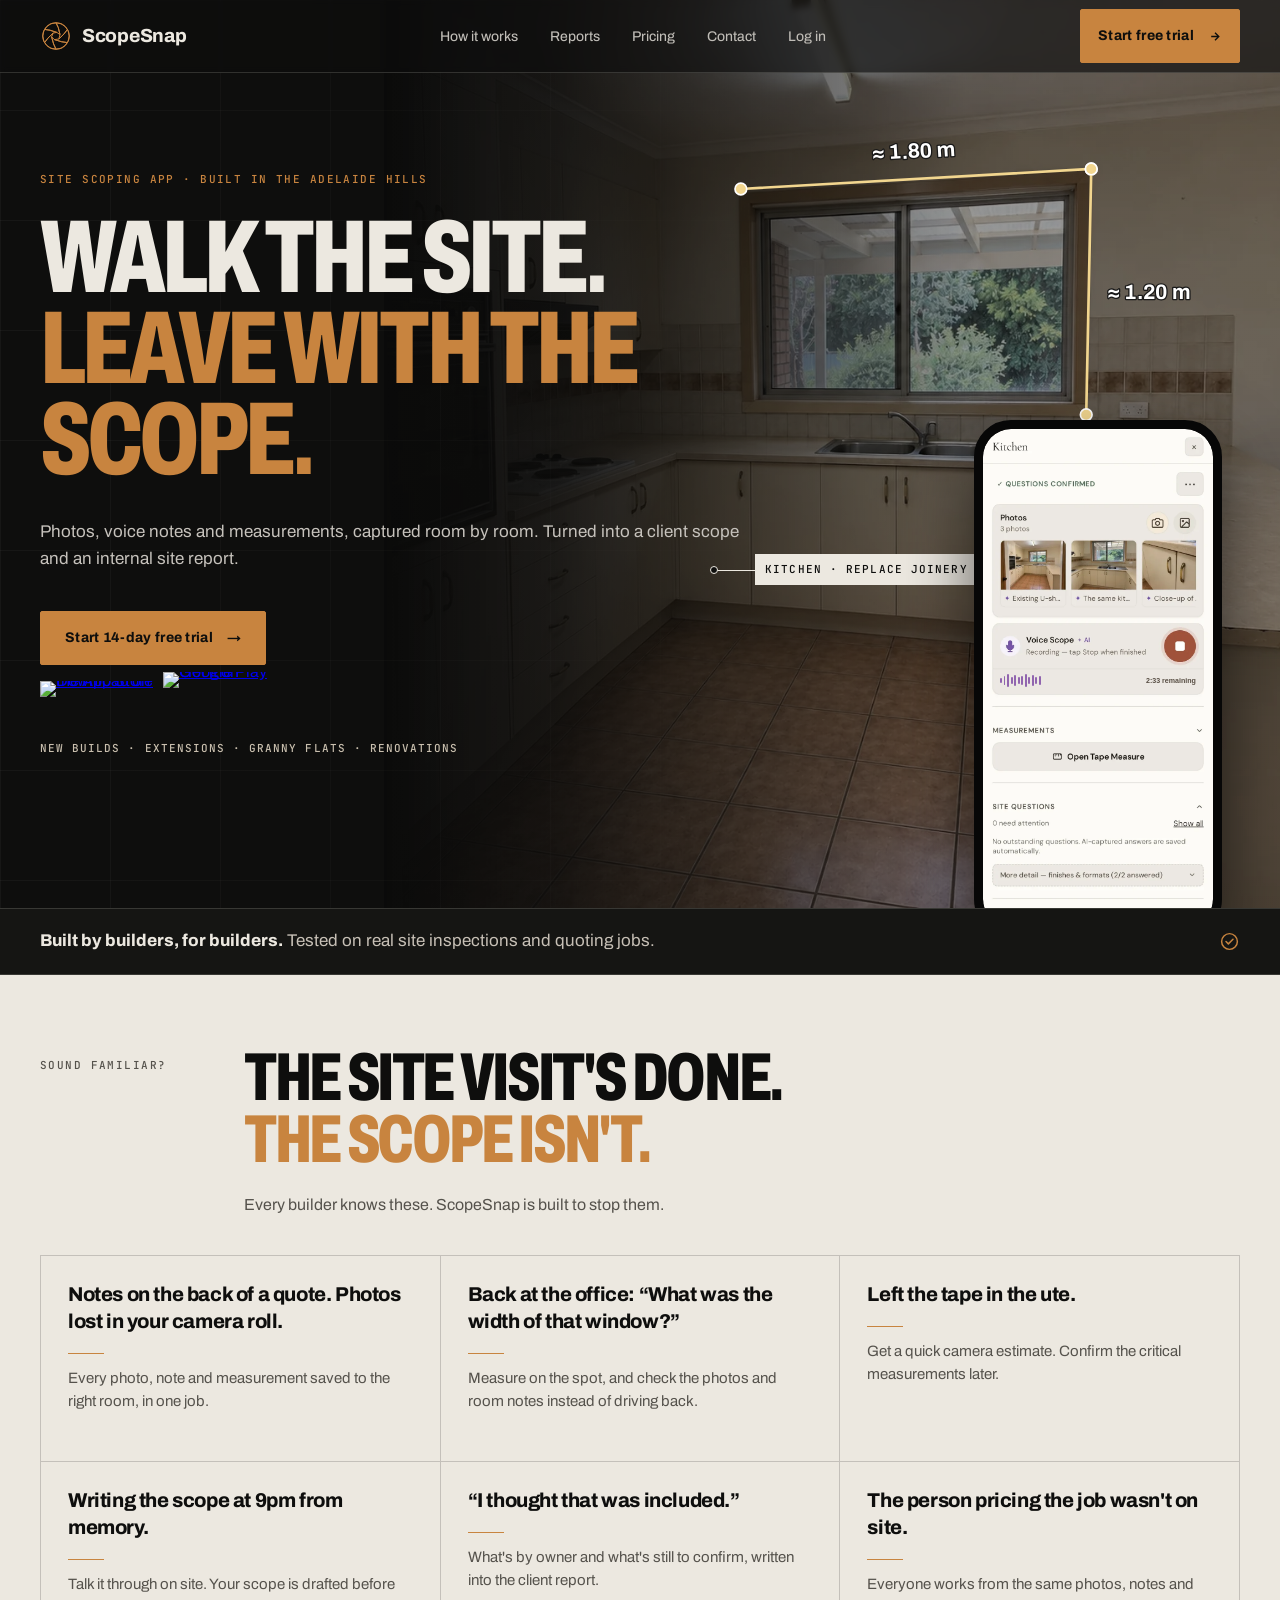
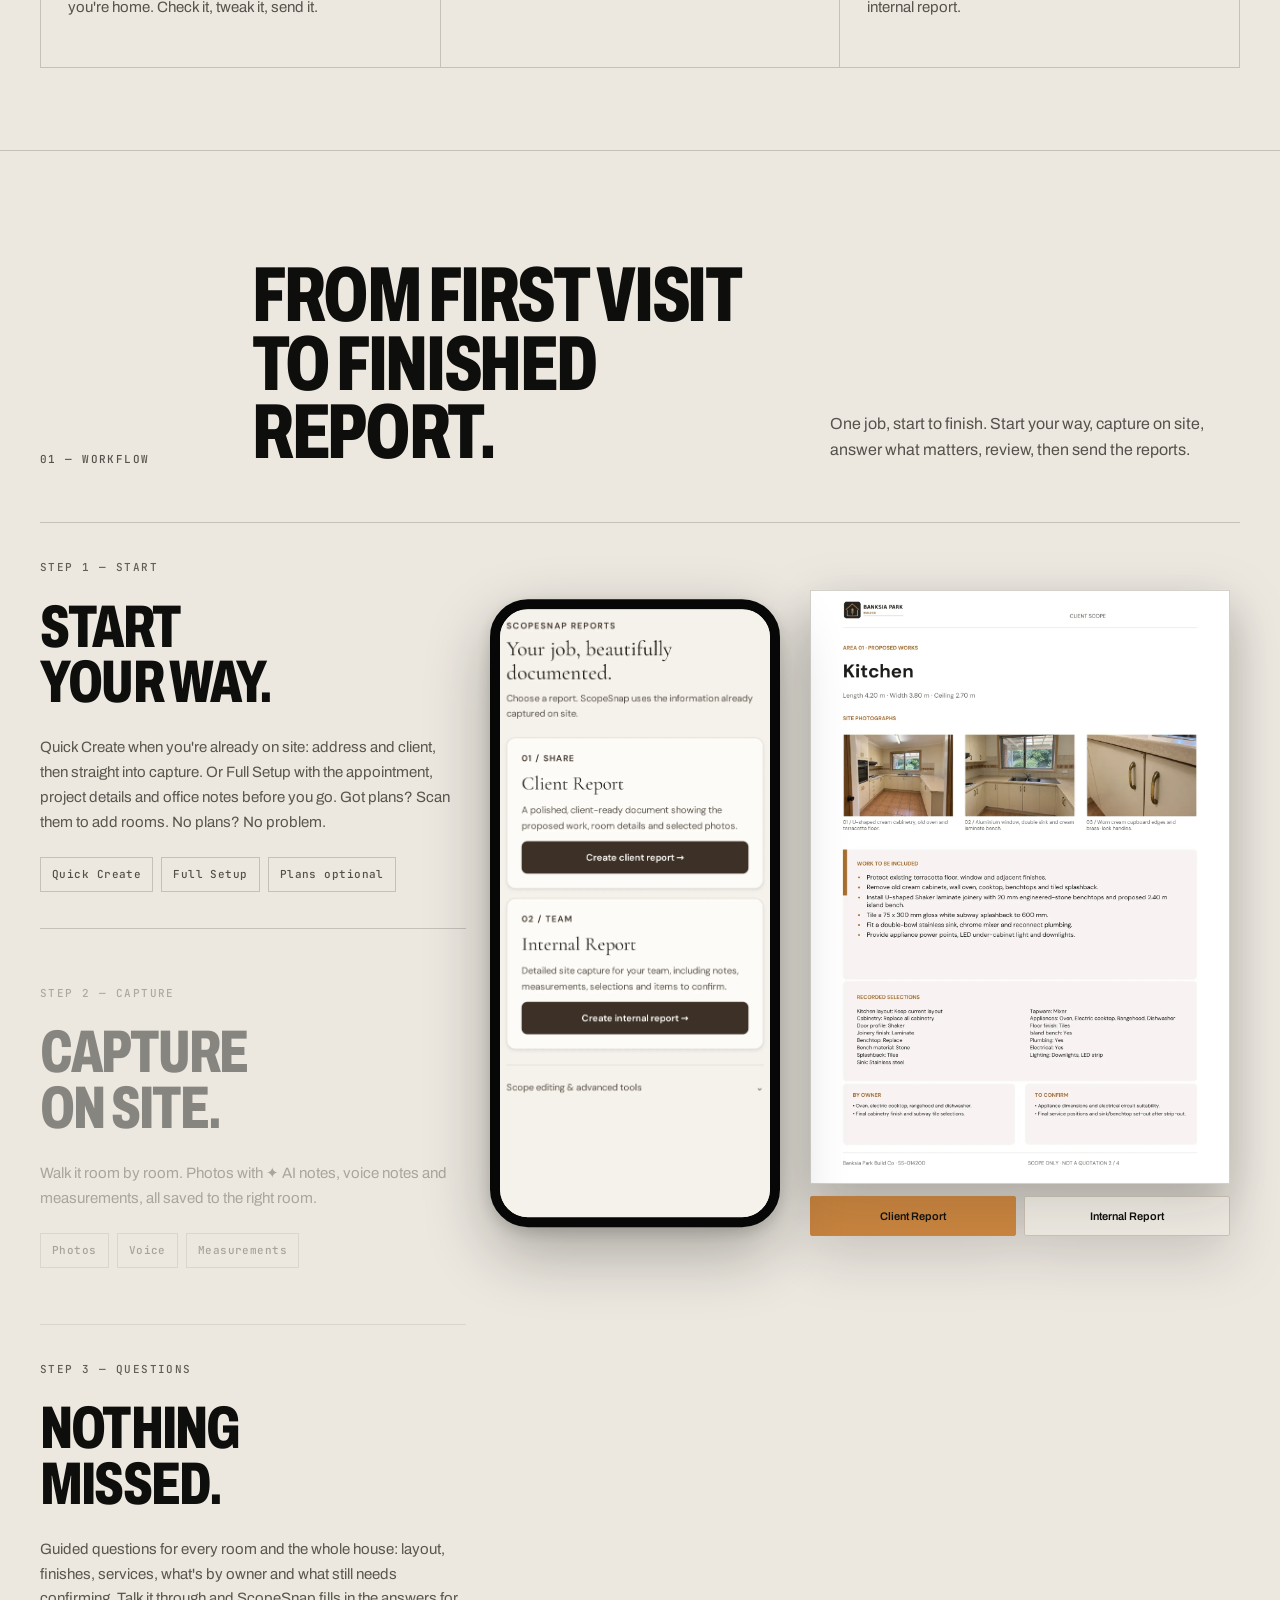
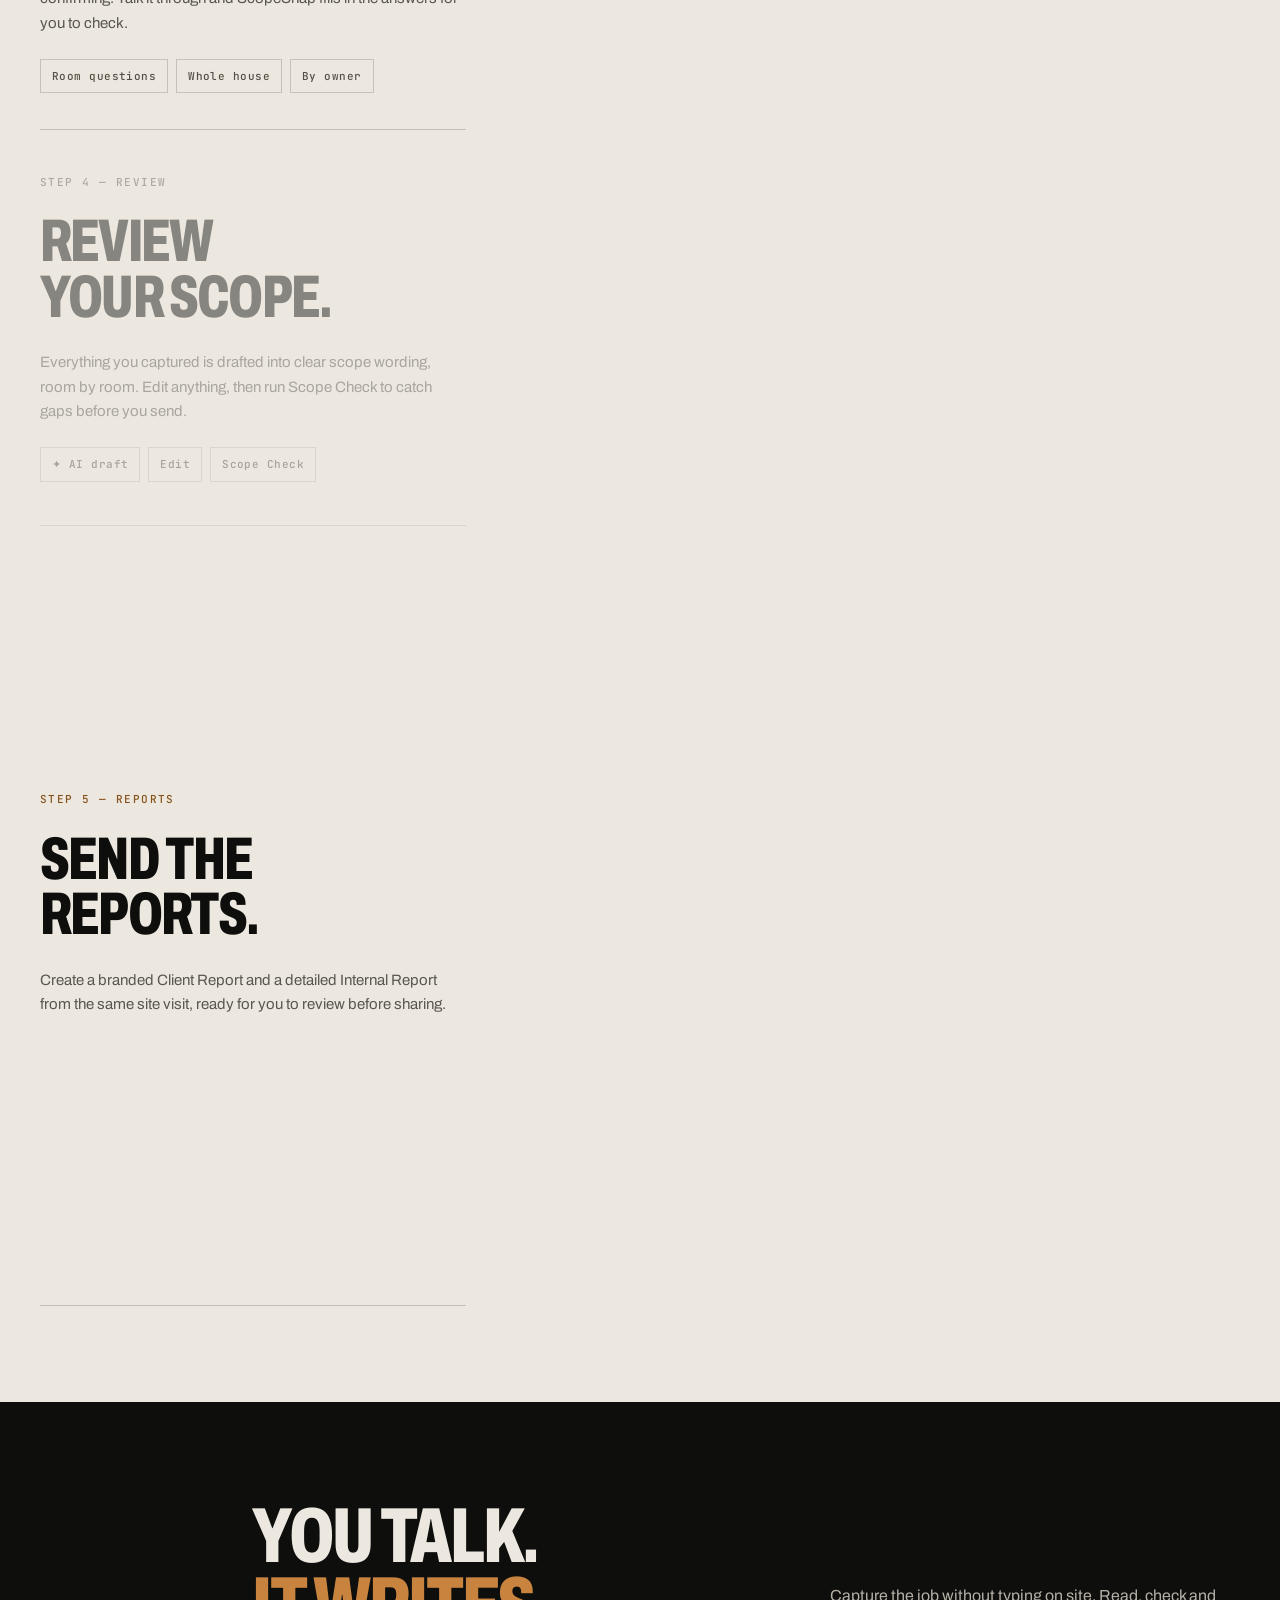
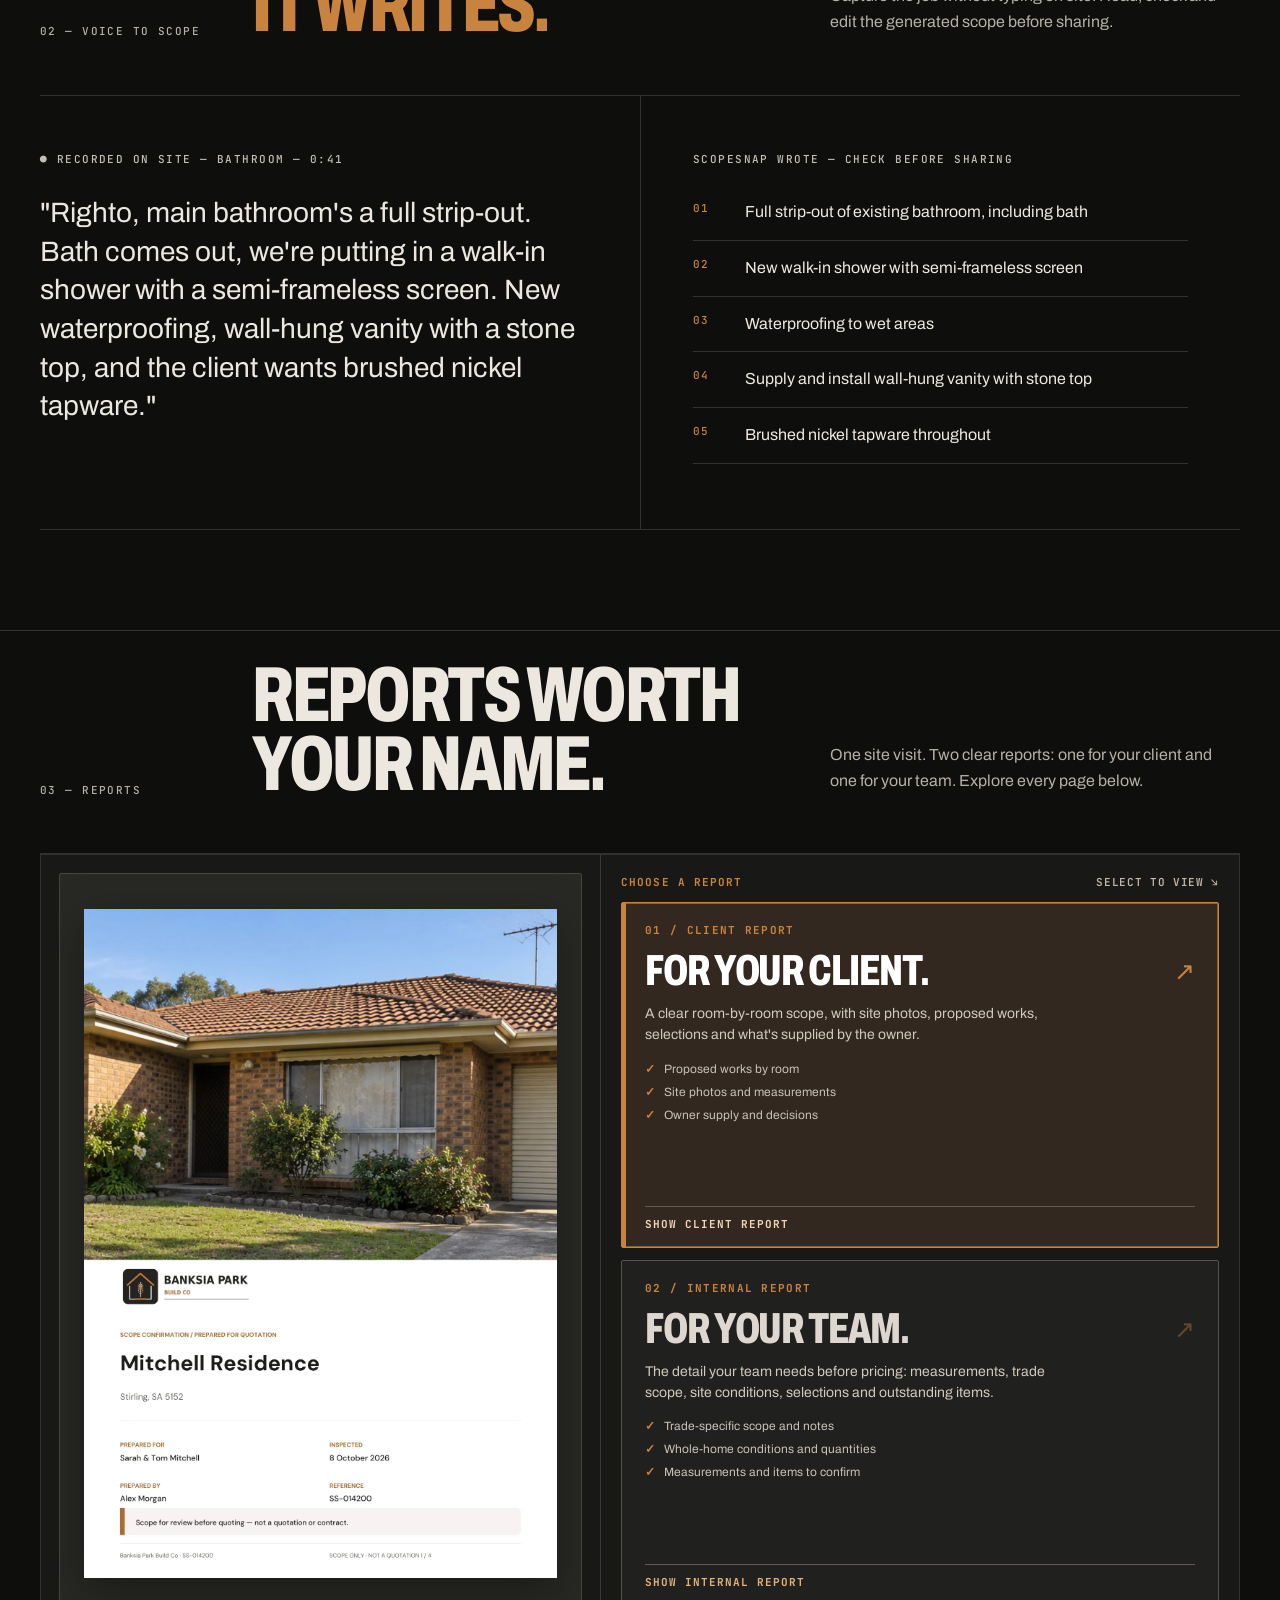
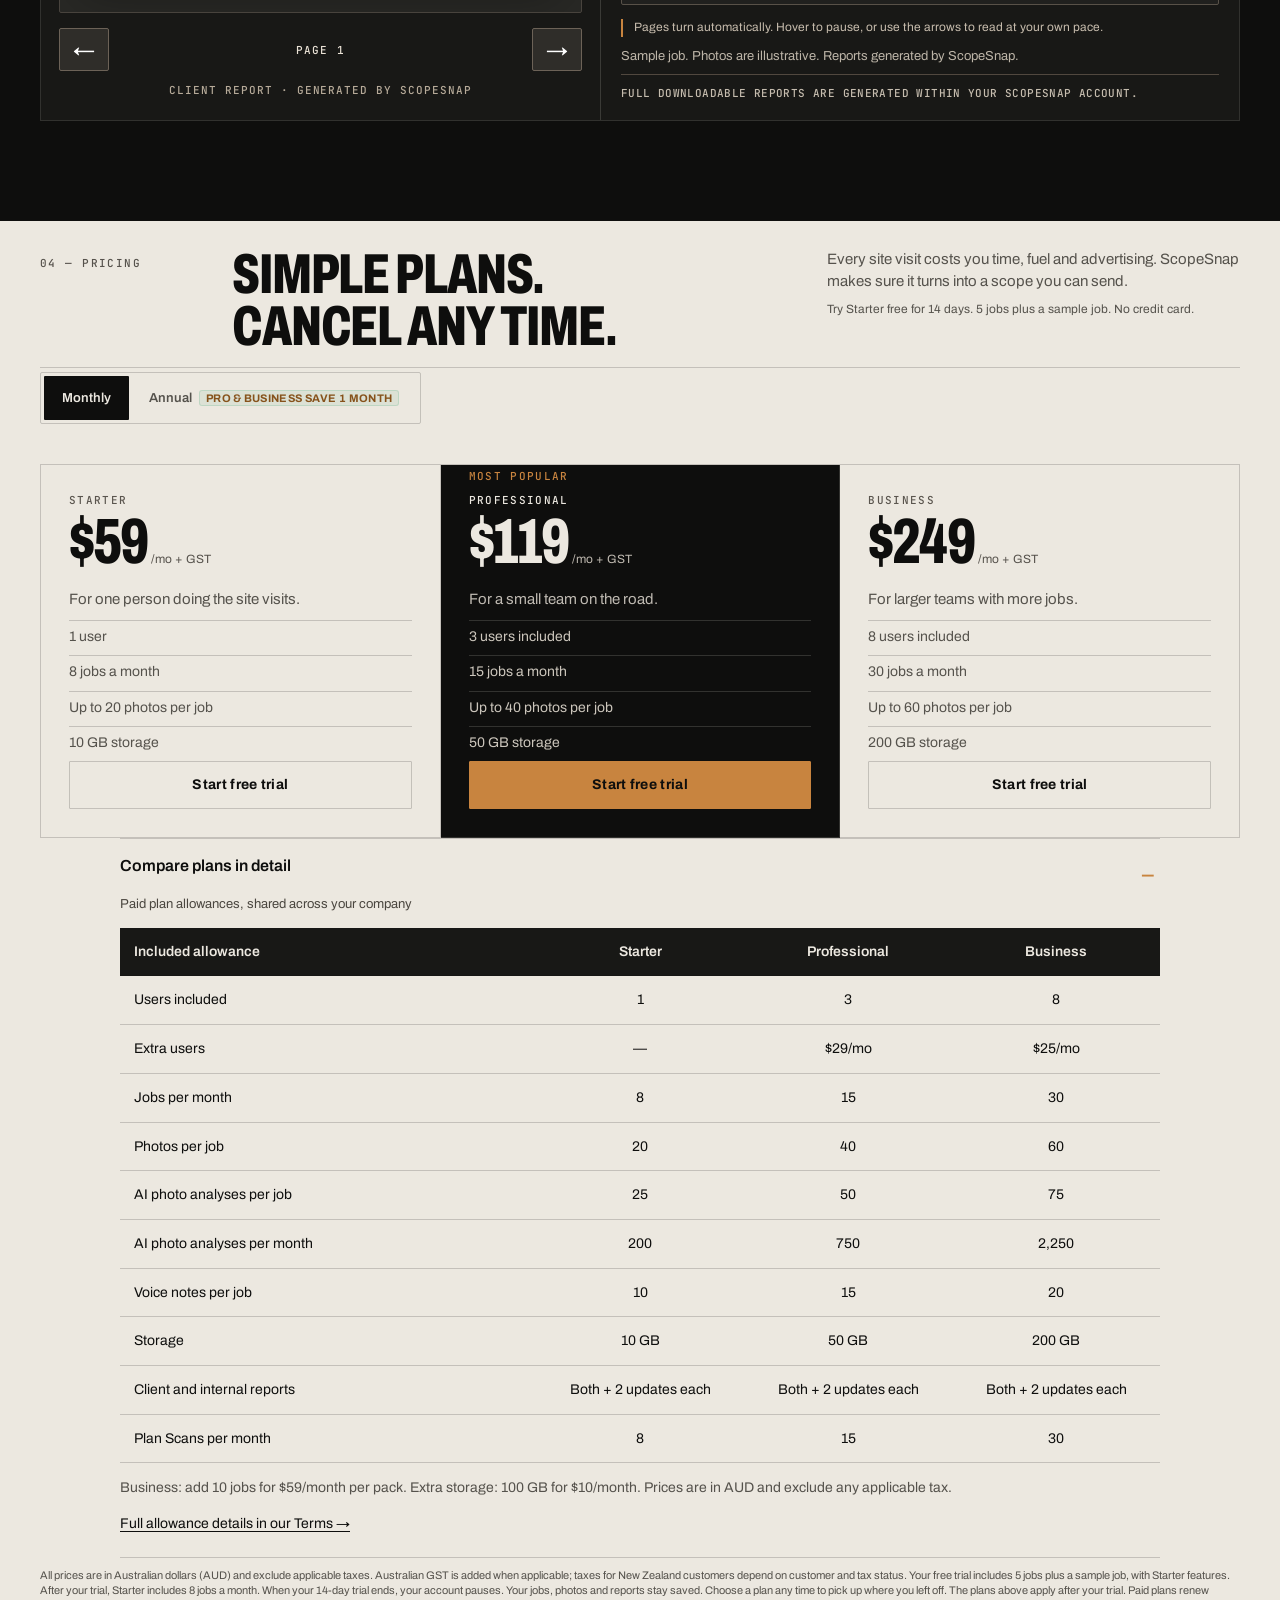
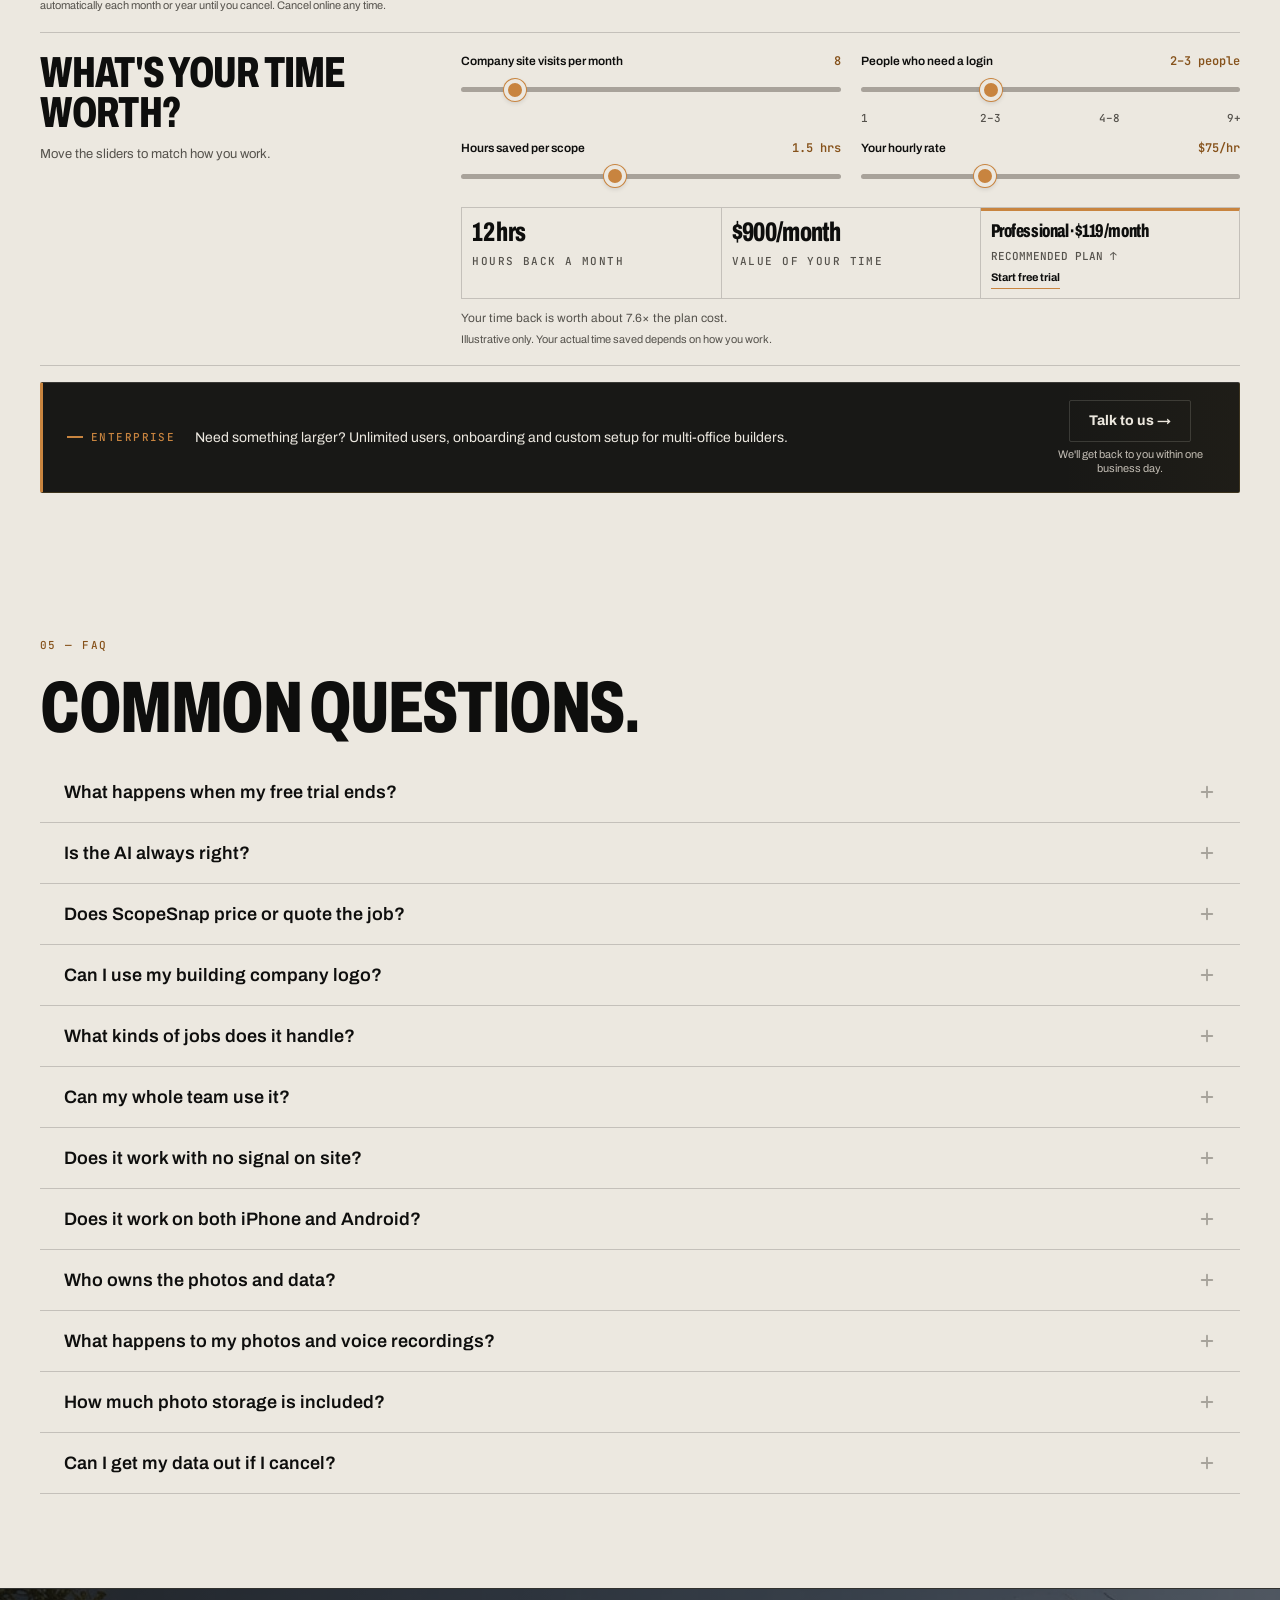
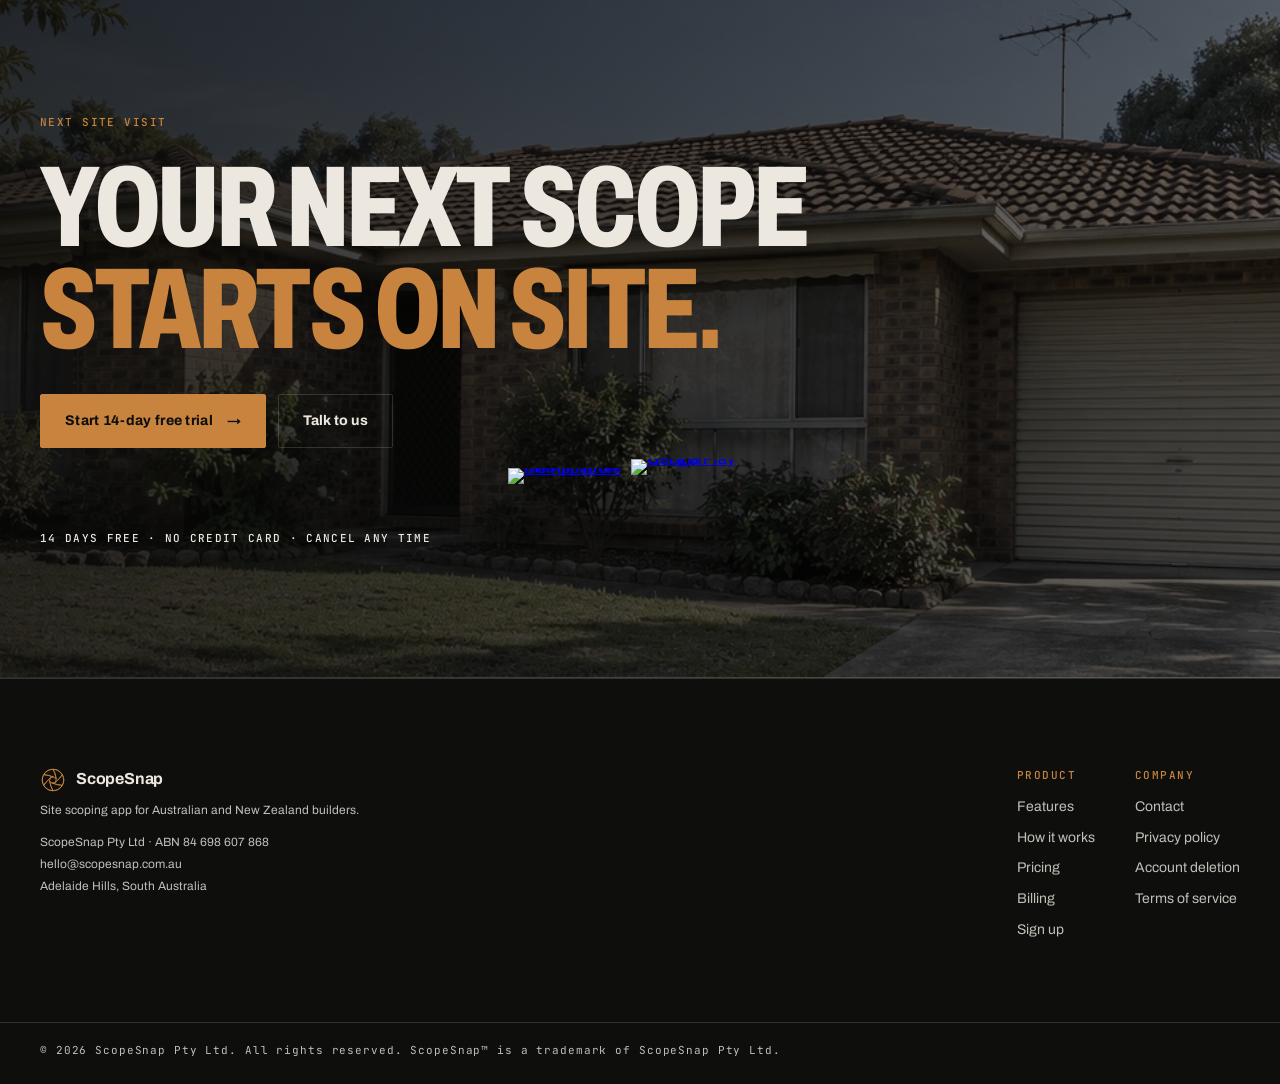
==== commit f40f6c1d: "faq: explain photos and voice handling using existing privacy policy" ====
--- a/index.html
+++ b/index.html
@@ -559,6 +559,14 @@
 
       <div class="faq-item">
         <button class="faq-q" aria-expanded="false" onclick="toggleFaq(this)">
+          What happens to my photos and voice recordings?
+          <svg class="faq-icon" viewBox="0 0 24 24" fill="none" stroke="currentColor" stroke-width="2.5" stroke-linecap="round"><line x1="12" y1="5" x2="12" y2="19"/><line x1="5" y1="12" x2="19" y2="12"/></svg>
+        </button>
+        <div class="faq-a"><p>Job photos and attached files use private storage with access controls, and the app can keep local copies to sync your work. Voice recordings are held temporarily for transcription and retry, rather than kept as a permanent voice archive. Saved transcripts and audio files you attach to jobs are stored separately. With your AI consent, OpenAI processes recorded audio for transcription and Anthropic processes relevant photos, notes, transcripts and plan content. You can download photos and PDF reports, export job details as CSV, and request account or data deletion. Provider backups and records may follow separate retention schedules. <a href="/privacy">Read our Privacy Policy</a> for details.</p></div>
+      </div>
+
+      <div class="faq-item">
+        <button class="faq-q" aria-expanded="false" onclick="toggleFaq(this)">
           How much photo storage is included?
           <svg class="faq-icon" viewBox="0 0 24 24" fill="none" stroke="currentColor" stroke-width="2.5" stroke-linecap="round"><line x1="12" y1="5" x2="12" y2="19"/><line x1="5" y1="12" x2="19" y2="12"/></svg>
         </button>
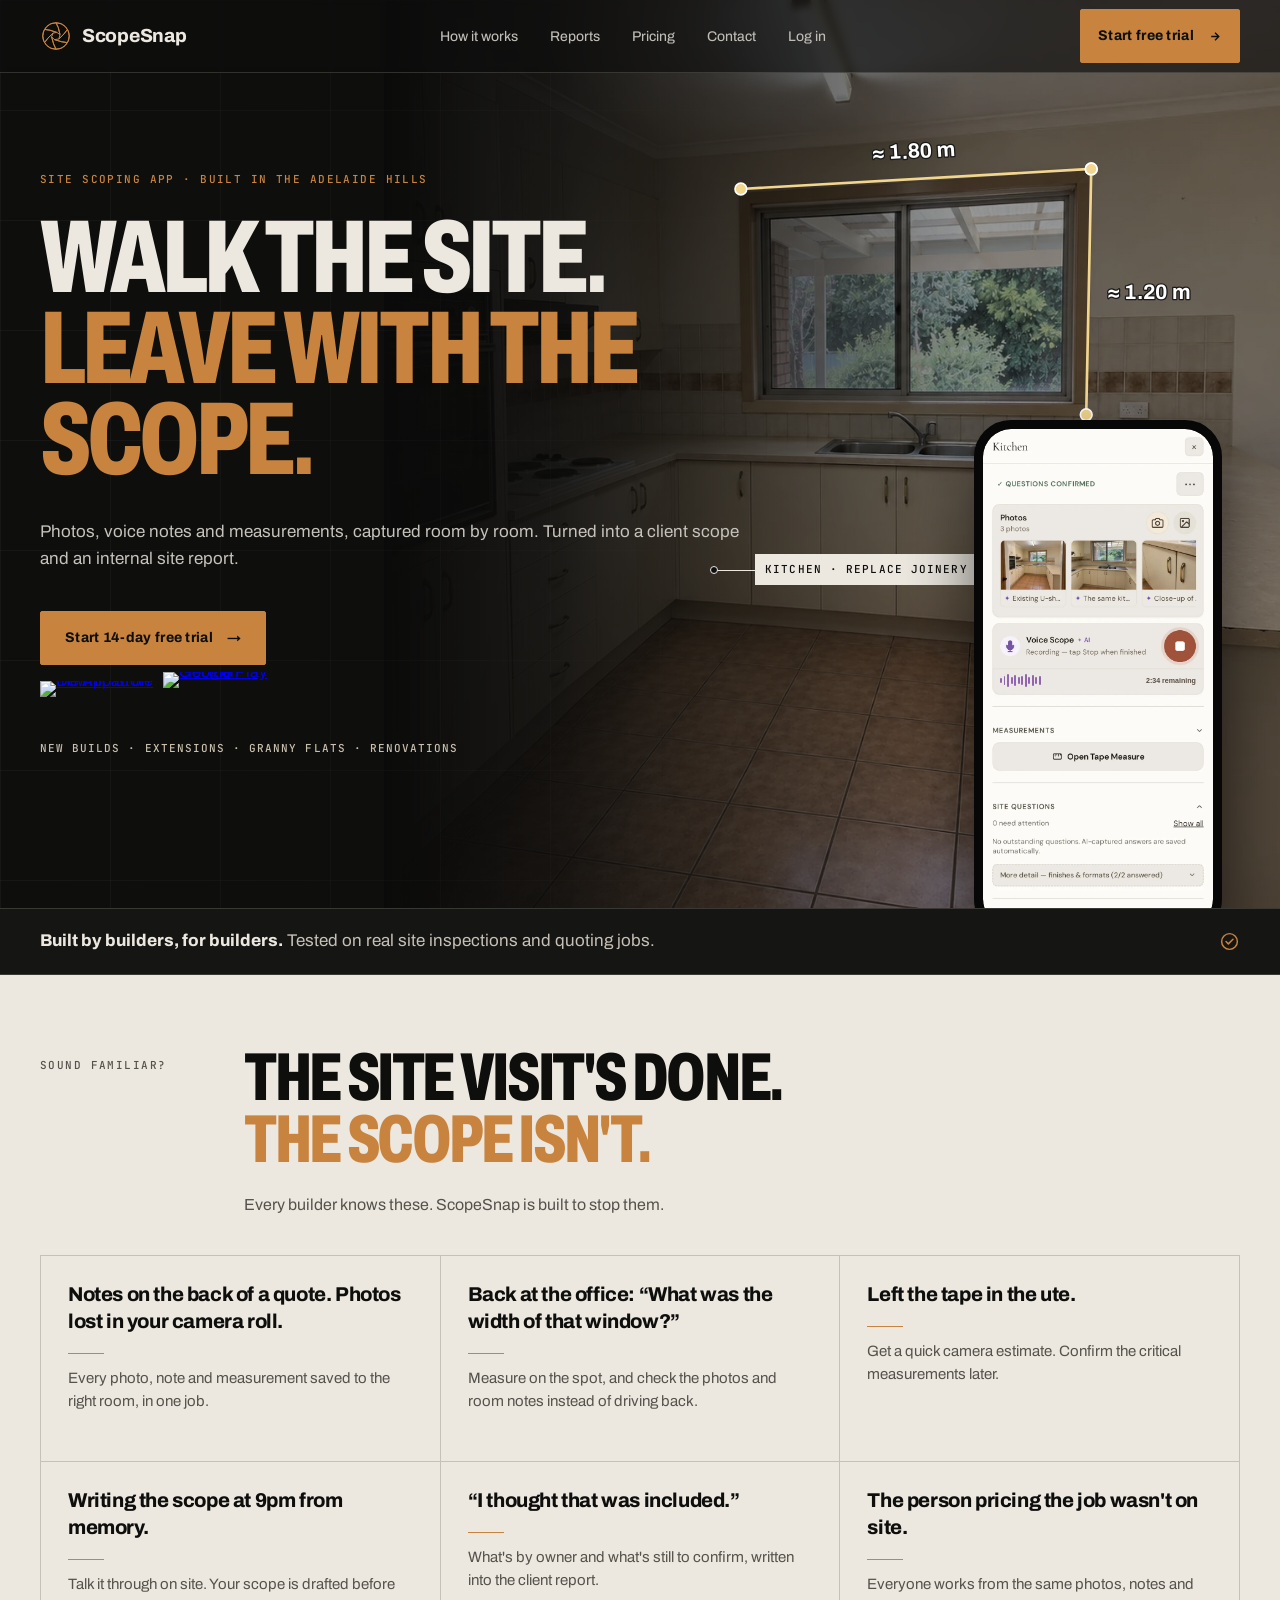
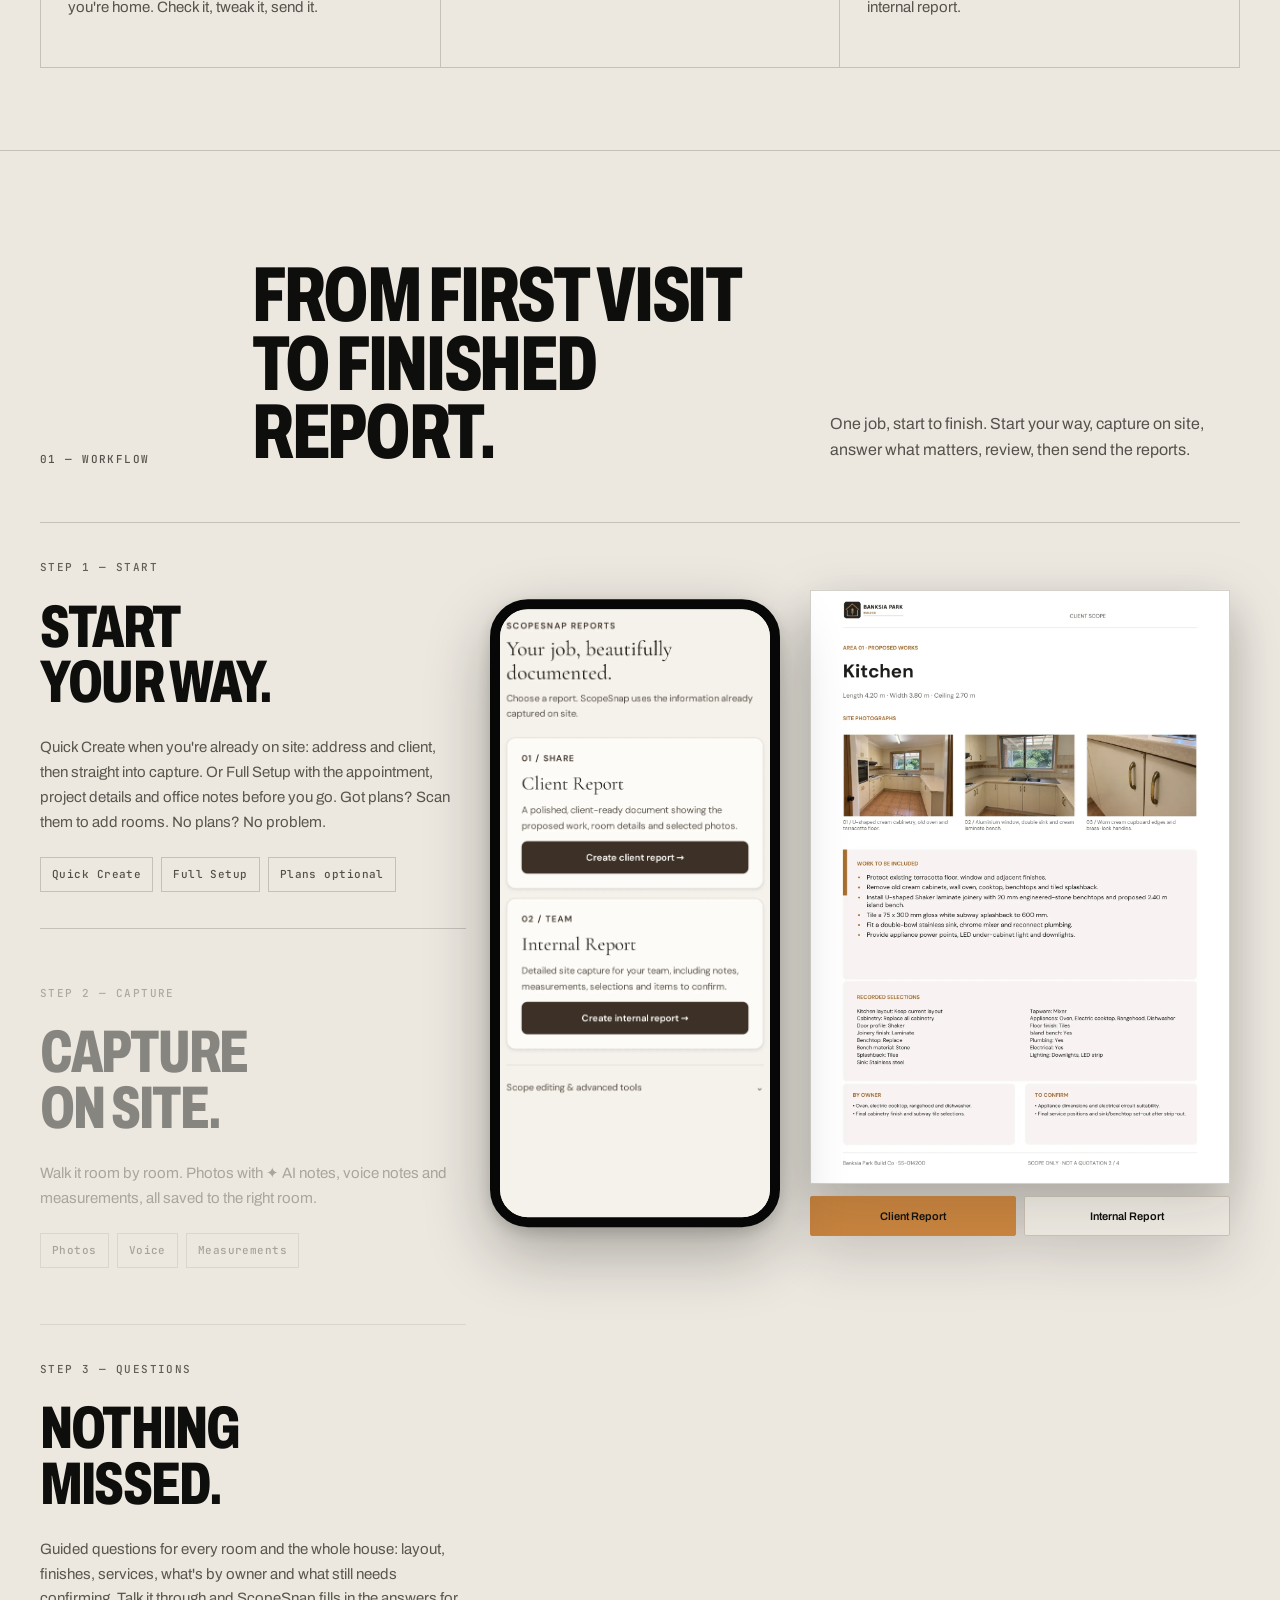
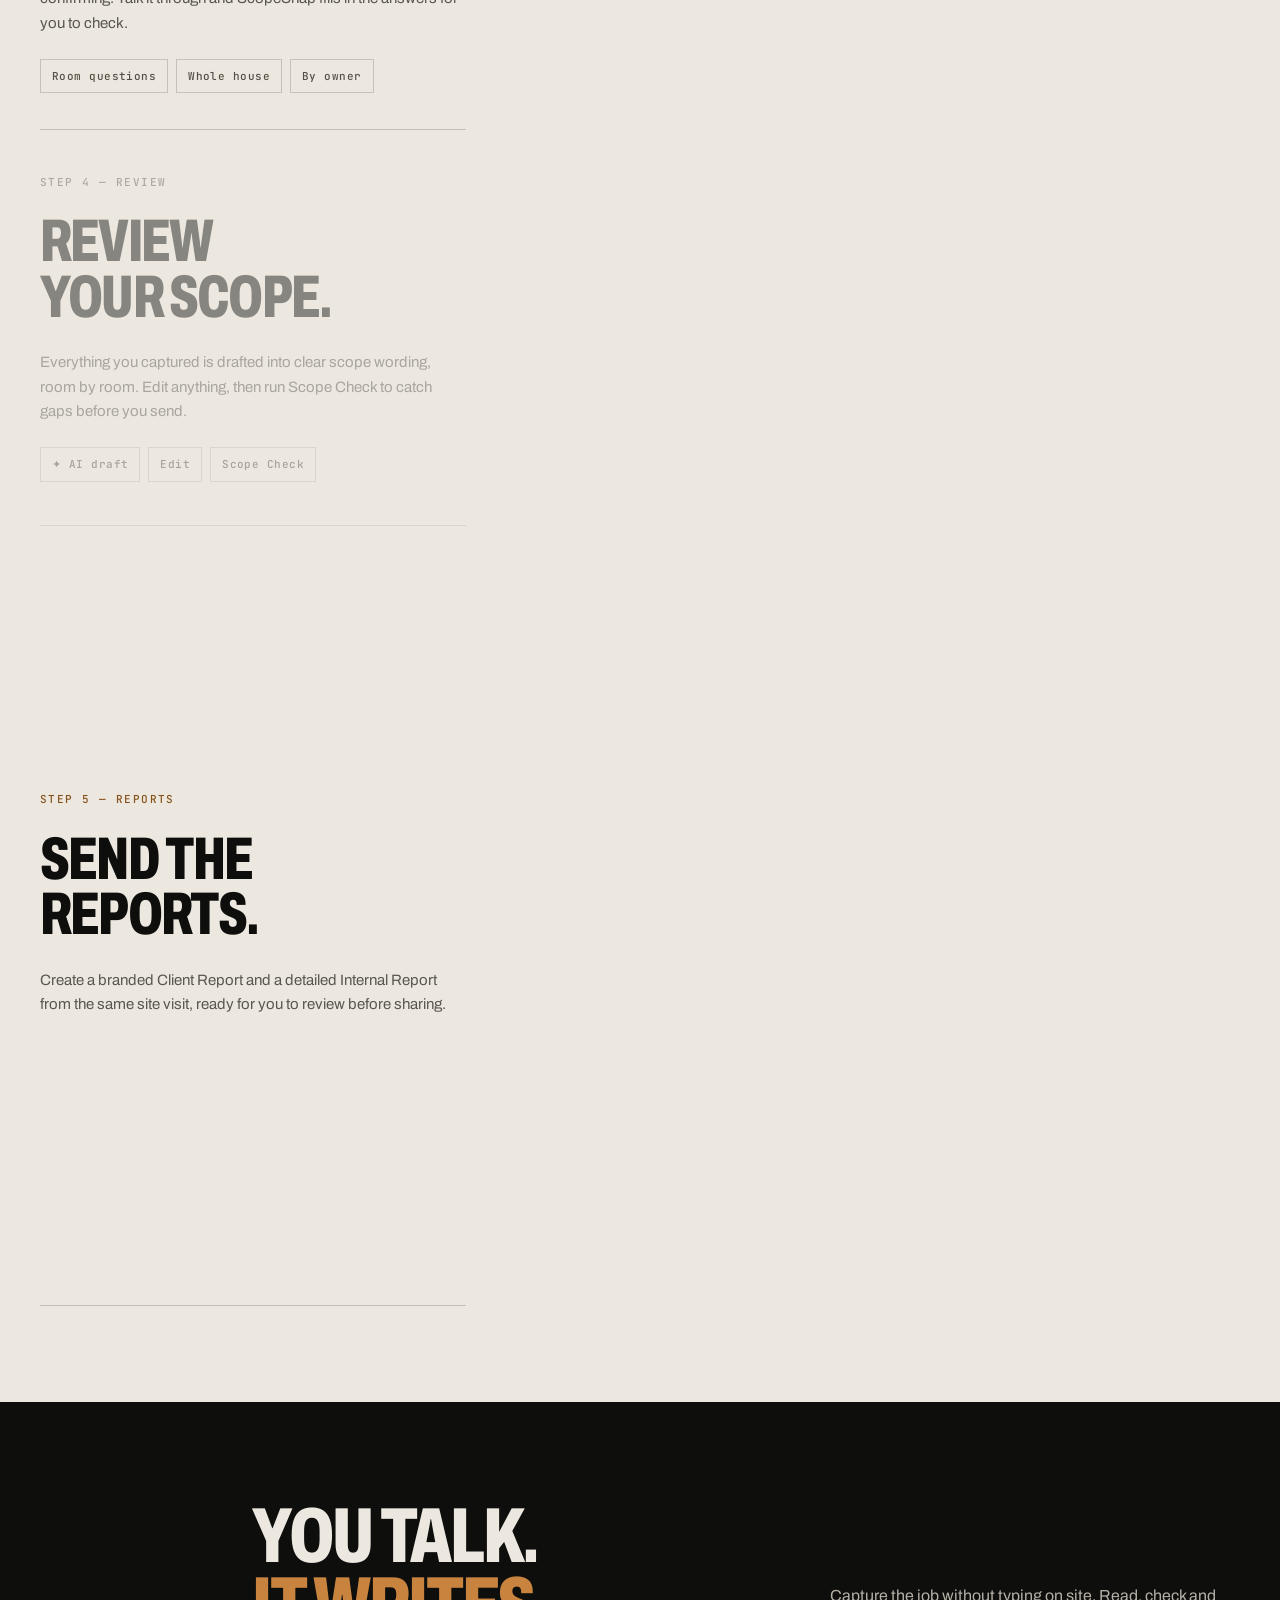
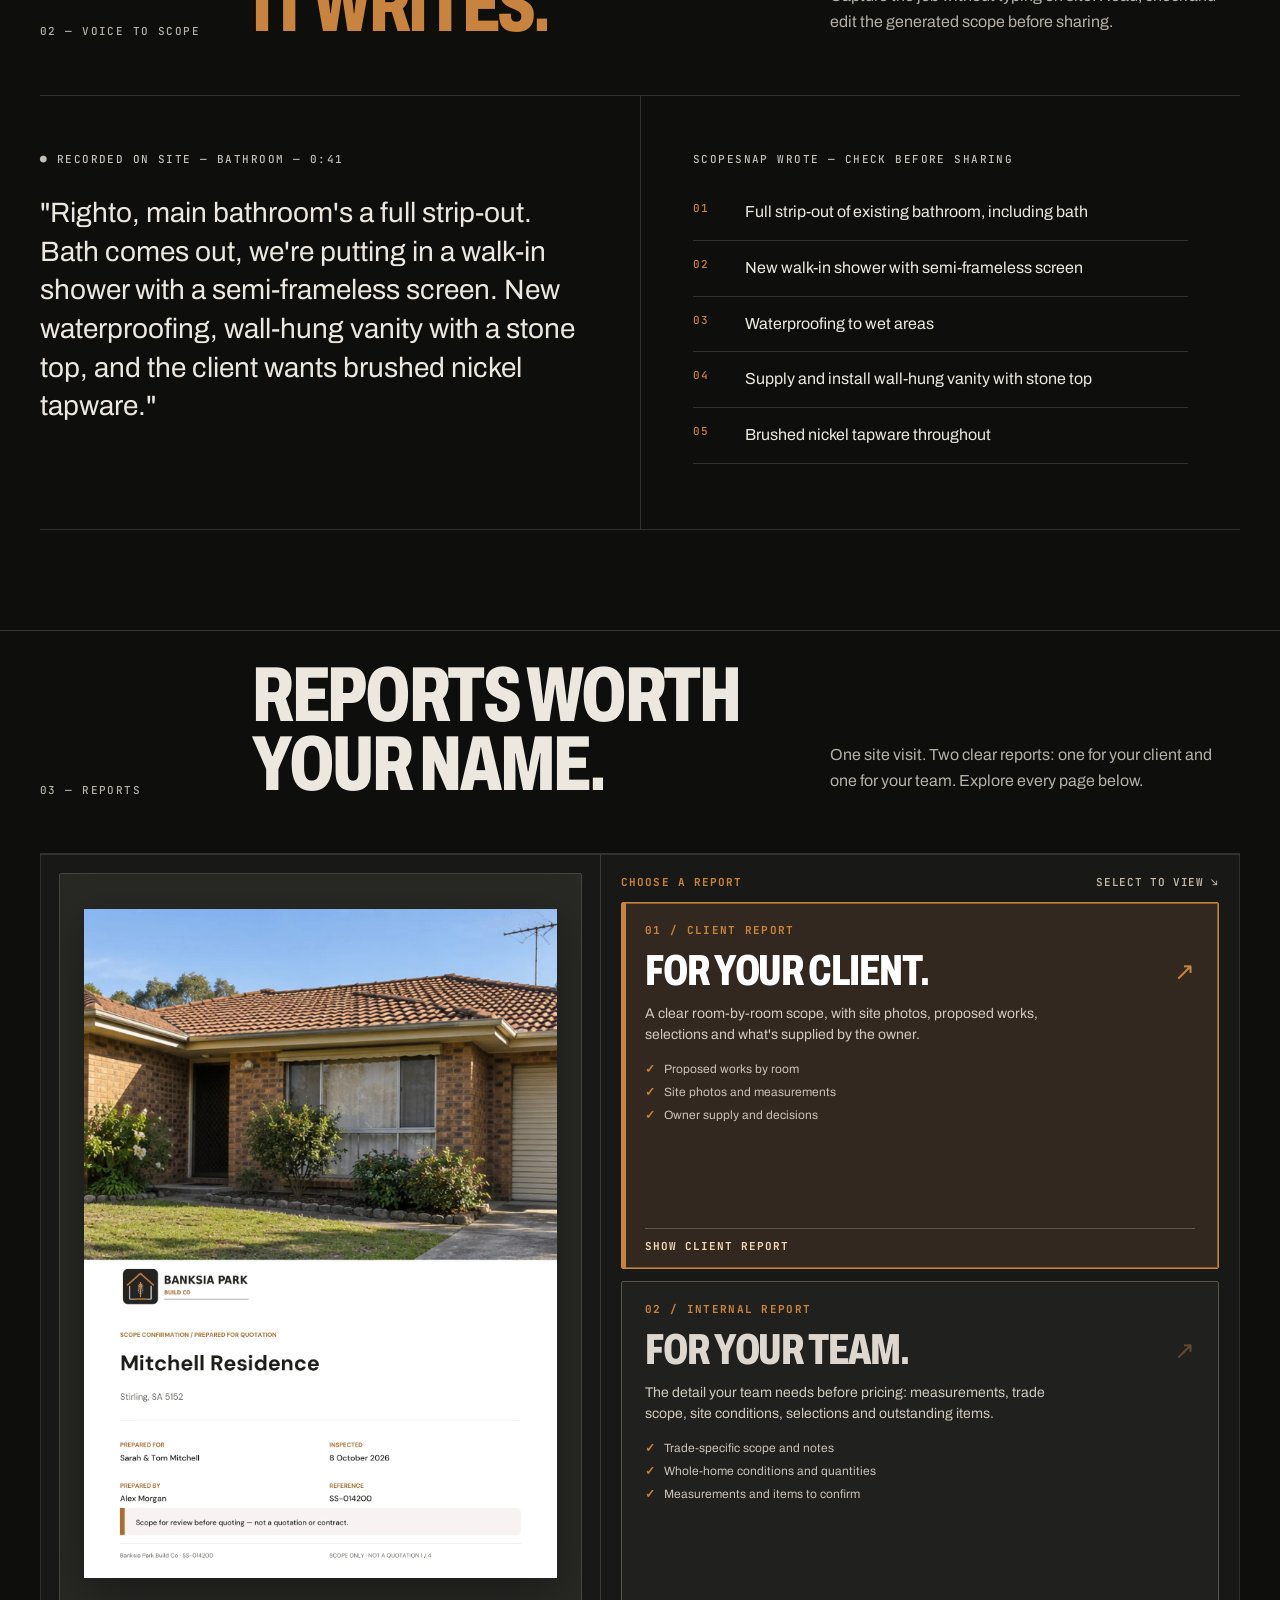
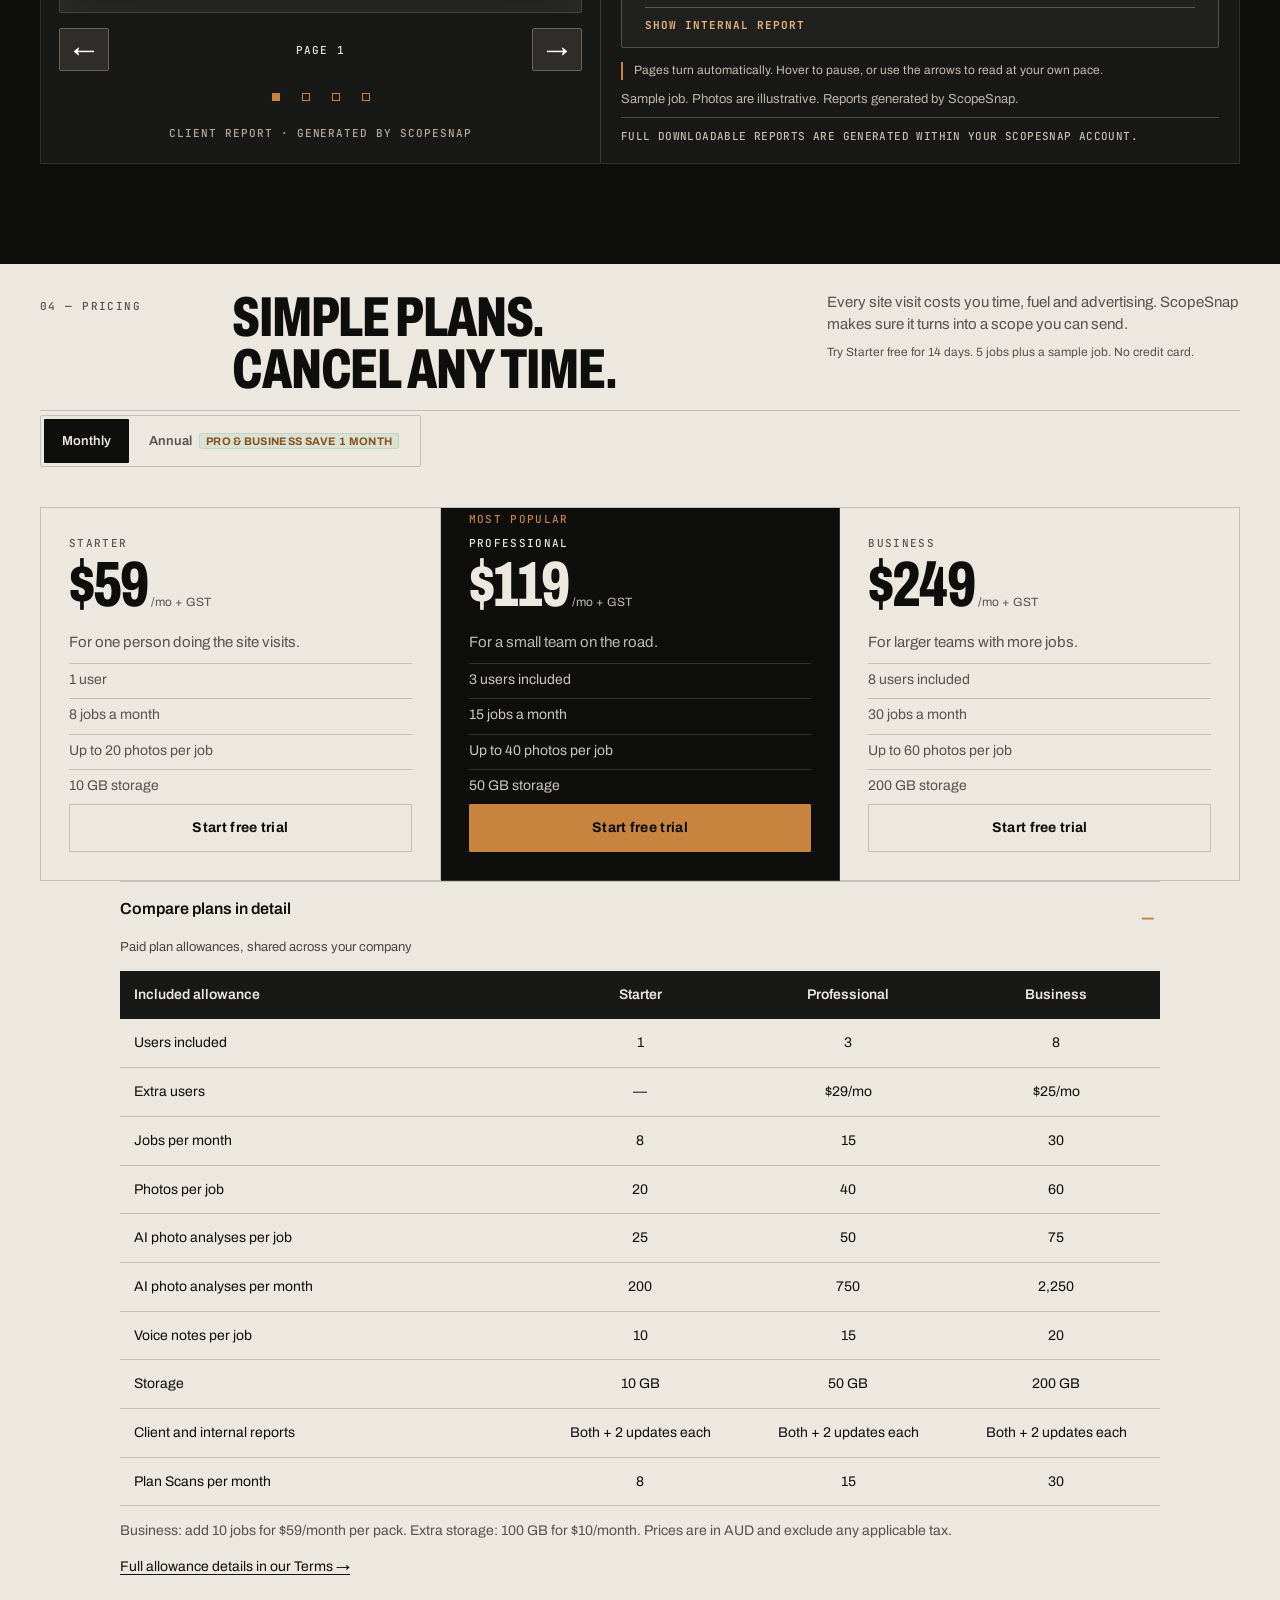
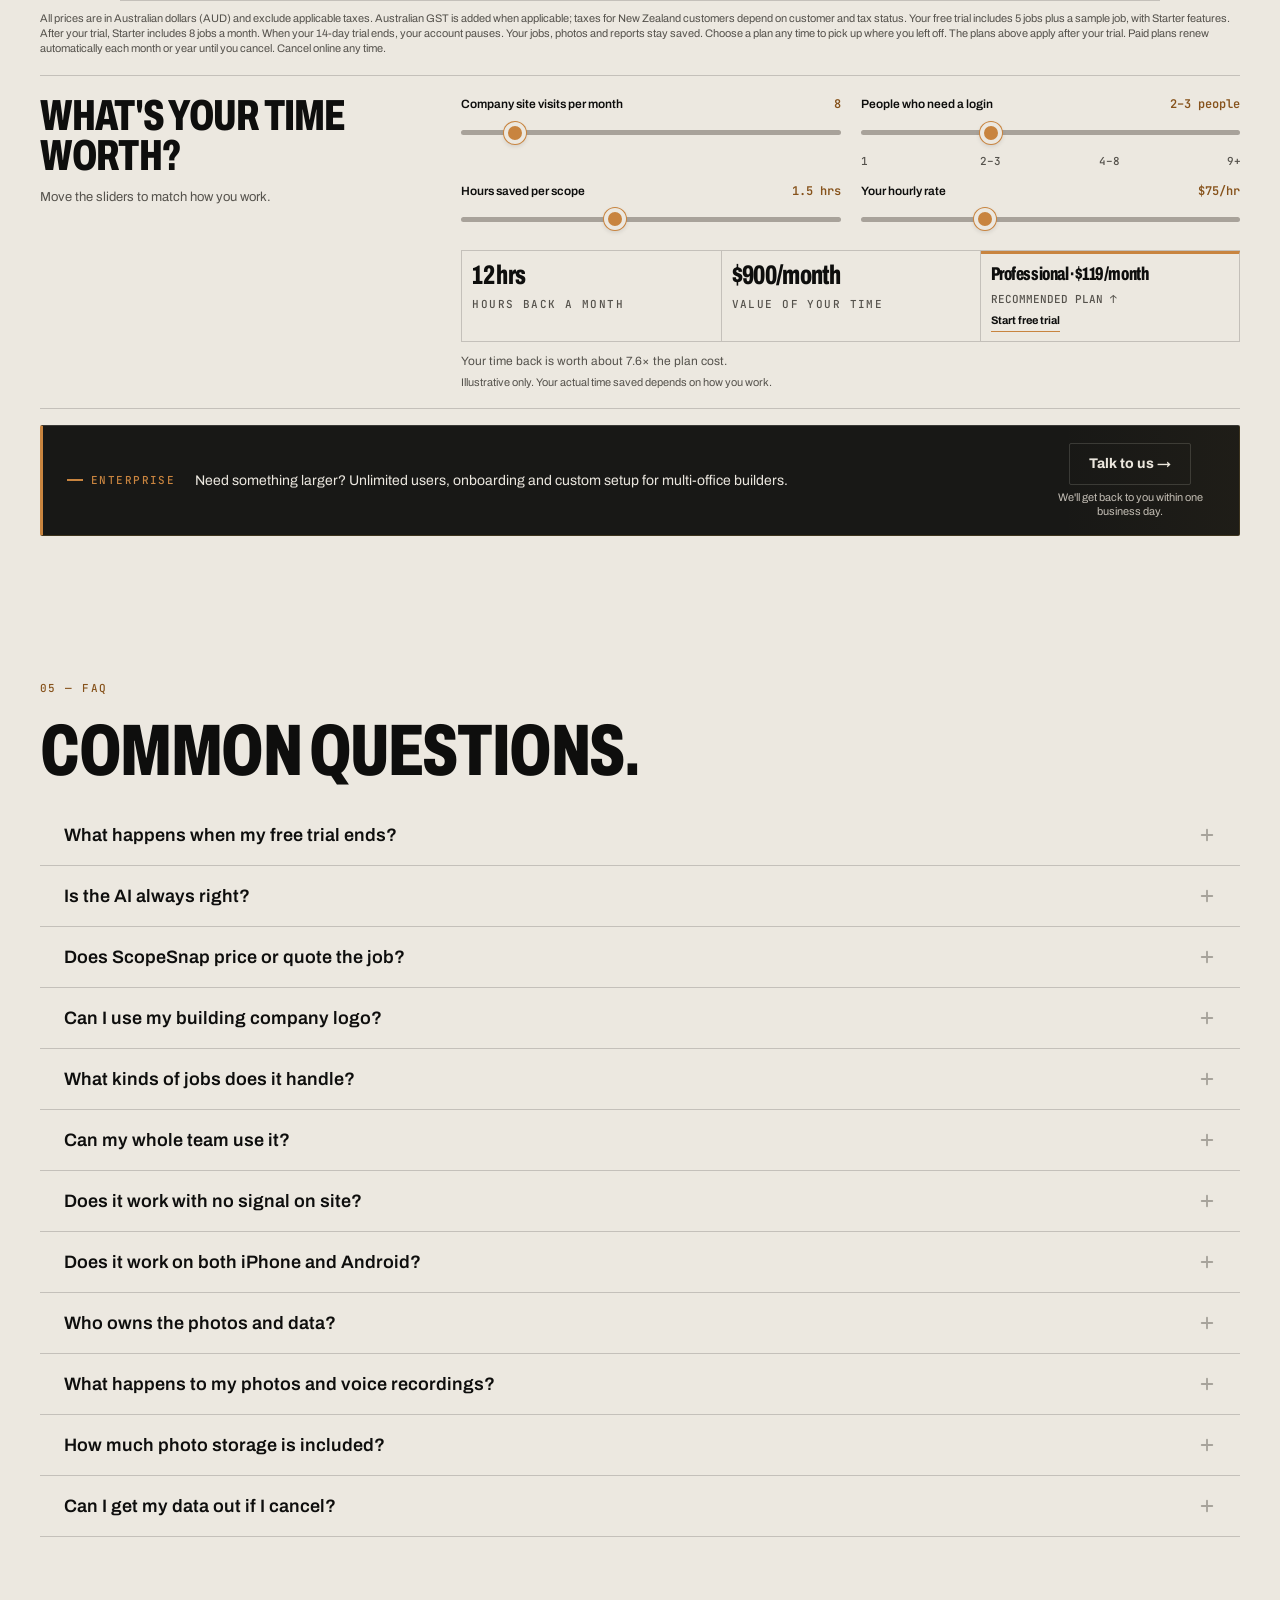
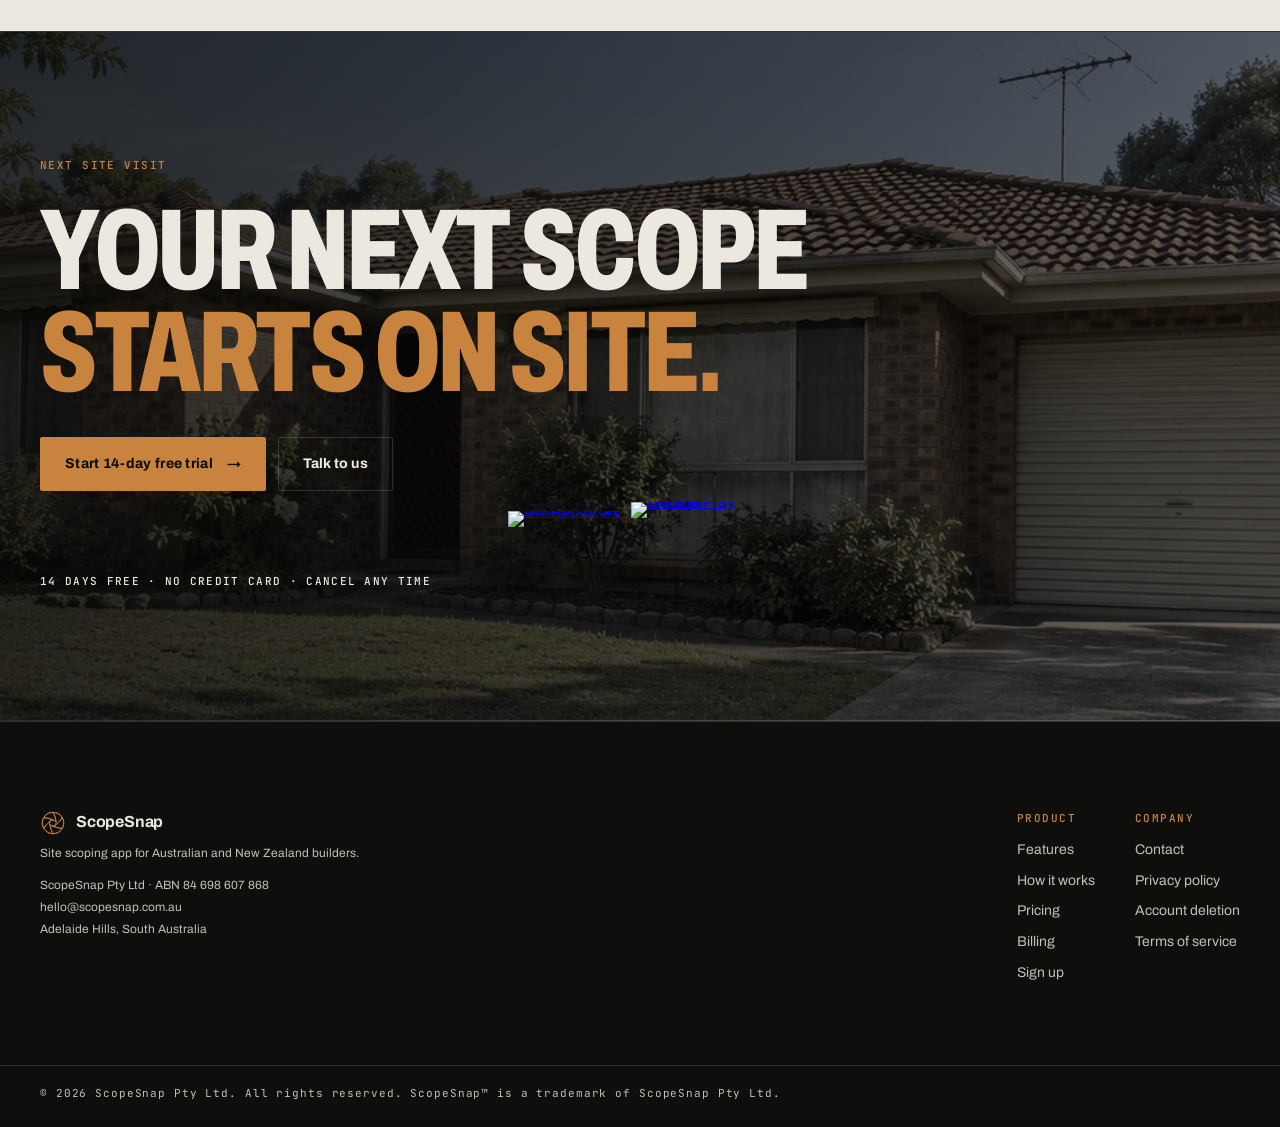
==== commit 7743ed5a: "copy: align photo and voice FAQ strictly with privacy page" ====
--- a/index.html
+++ b/index.html
@@ -562,7 +562,7 @@
           What happens to my photos and voice recordings?
           <svg class="faq-icon" viewBox="0 0 24 24" fill="none" stroke="currentColor" stroke-width="2.5" stroke-linecap="round"><line x1="12" y1="5" x2="12" y2="19"/><line x1="5" y1="12" x2="19" y2="12"/></svg>
         </button>
-        <div class="faq-a"><p>Job photos and attached files use private storage with access controls, and the app can keep local copies to sync your work. Voice recordings are held temporarily for transcription and retry, rather than kept as a permanent voice archive. Saved transcripts and audio files you attach to jobs are stored separately. With your AI consent, OpenAI processes recorded audio for transcription and Anthropic processes relevant photos, notes, transcripts and plan content. You can download photos and PDF reports, export job details as CSV, and request account or data deletion. Provider backups and records may follow separate retention schedules. <a href="/privacy">Read our Privacy Policy</a> for details.</p></div>
+        <div class="faq-a"><p>Job photos and attached files use private storage with access controls, and the app can keep local copies to sync your work. Voice recordings are held temporarily for transcription and retry, rather than kept as a permanent voice archive. Saved transcripts and audio files you attach to jobs are stored separately. With your AI consent, OpenAI processes recorded audio for transcription and Anthropic processes relevant photos, notes, transcripts and plan content. You can download photos and PDF reports, and request account or data deletion. Provider backups and records may follow separate retention schedules. <a href="/privacy">Read our Privacy Policy</a> for details.</p></div>
       </div>
 
       <div class="faq-item">
--- a/site-polish.css
+++ b/site-polish.css
@@ -68,7 +68,17 @@
   .so-reports .rv-controls button{display:none}
   .so-reports .rv-page-count{position:absolute;width:1px;height:1px;overflow:hidden;clip:rect(0 0 0 0);white-space:nowrap}
 }
-@media(min-width:651px){.so-reports .rv-dots,.so-reports .rv-swipe-hint.ss-hint{display:none}}
+/* Desktop: show both the existing page-turn arrows and clickable page dots.
+   Mobile keeps its standard square-dot/swipe presentation. */
+@media(min-width:651px){
+  .so-reports .rv-controls button{display:grid}
+  .so-reports .rv-dots{display:flex;justify-content:center;flex-wrap:wrap;gap:0;margin:9px 0 0}
+  .so-reports .rv-dots button{position:relative;width:30px;height:34px;flex:none;padding:0;border:0;background:transparent;cursor:pointer}
+  .so-reports .rv-dots button::after{content:"";position:absolute;inset:13px 11px;border:1px solid var(--cu)}
+  .so-reports .rv-dots button[aria-current="true"]::after{background:var(--cu)}
+  .so-reports .rv-dots button:focus-visible{outline:2px solid var(--cu);outline-offset:-2px}
+  .so-reports .rv-swipe-hint.ss-hint{display:none}
+}
 
 /* 4. Light cards on dark subpages (contact page, billing sign-in).
    brand-sync turns these cards bone but left their text light, so headings,
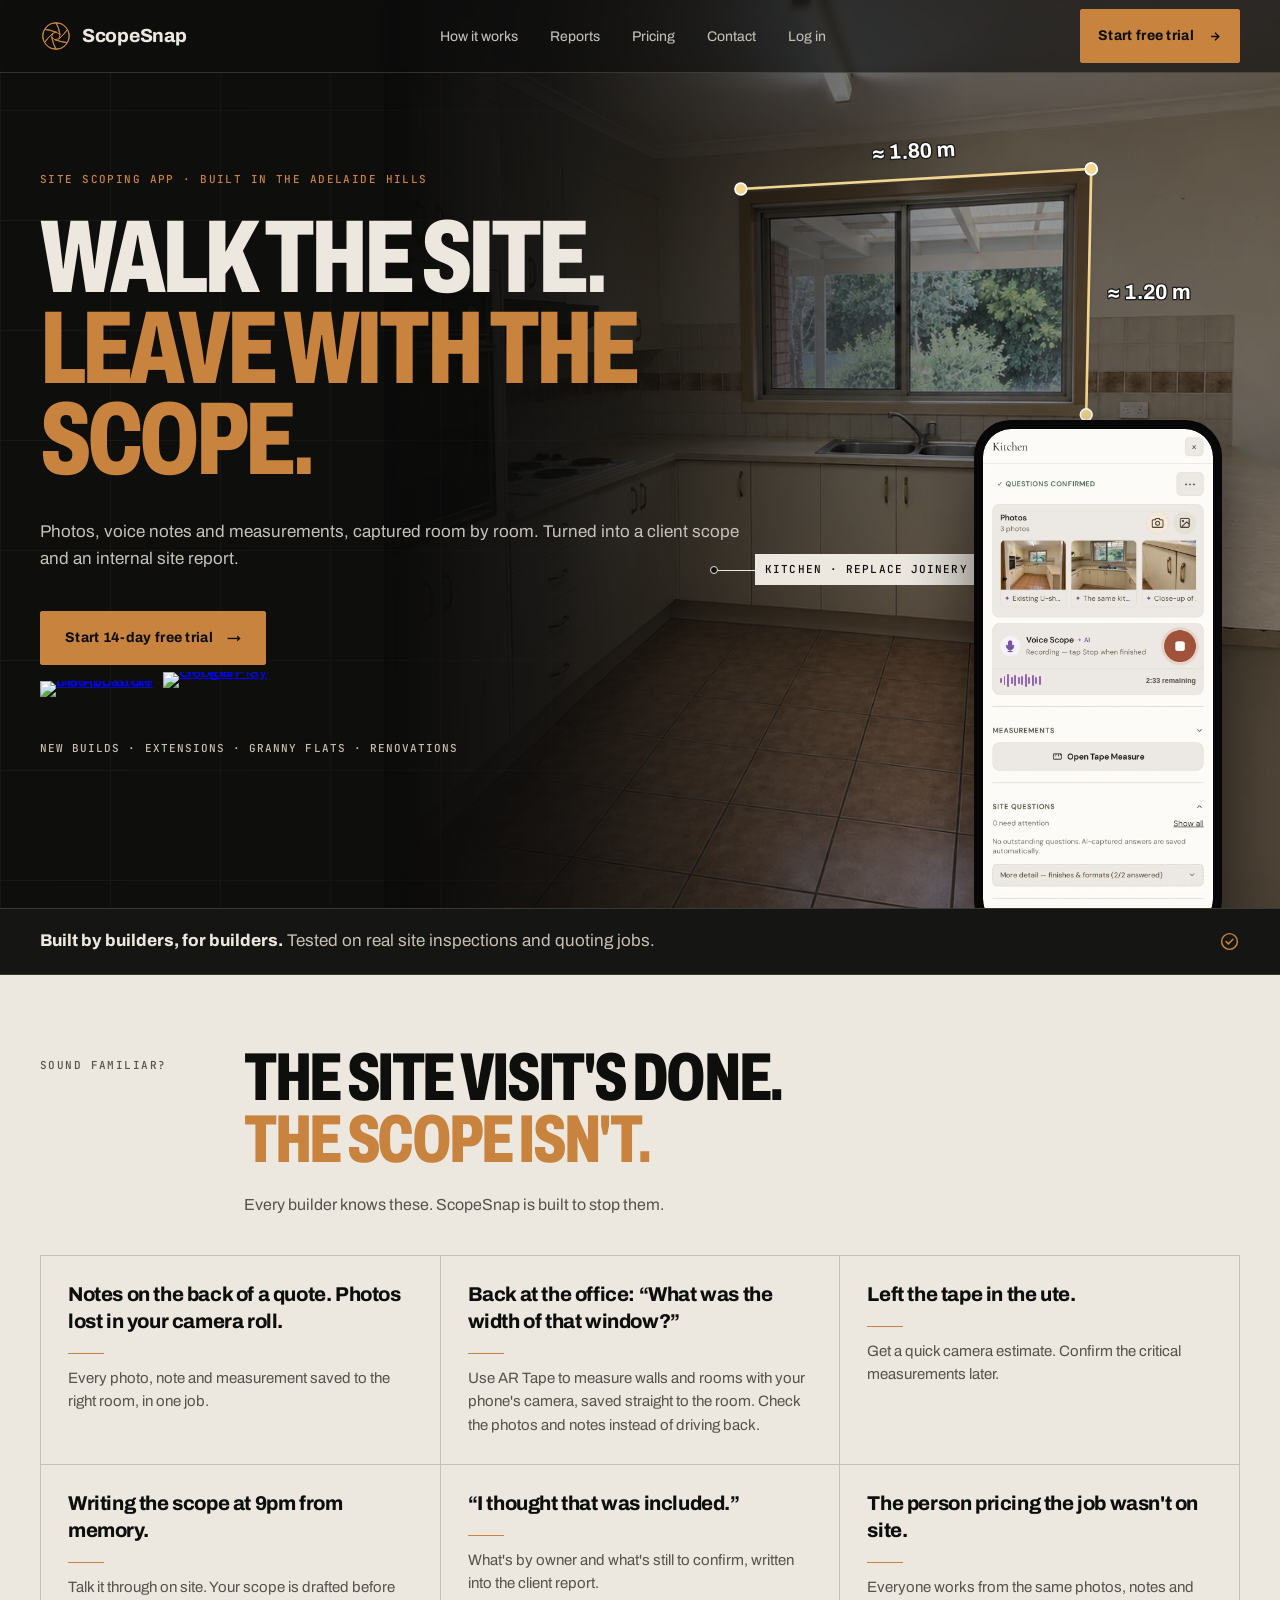
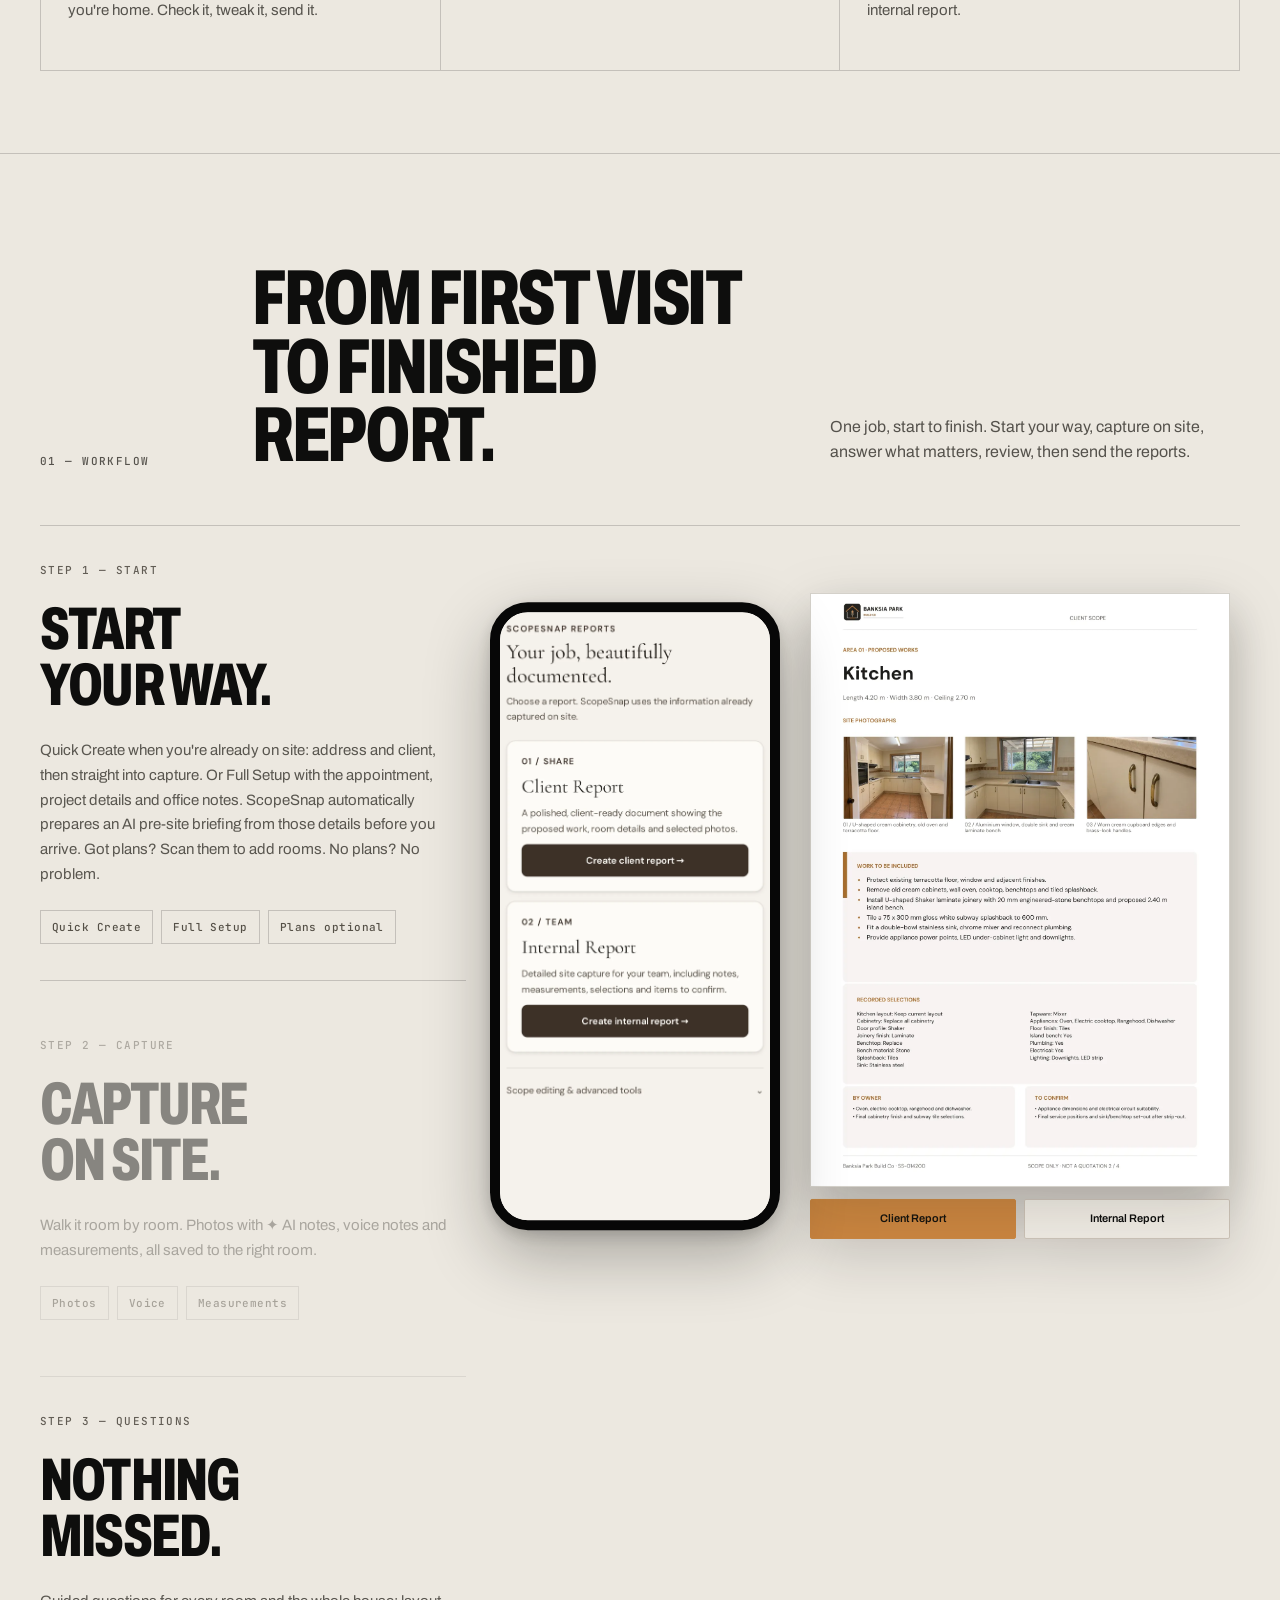
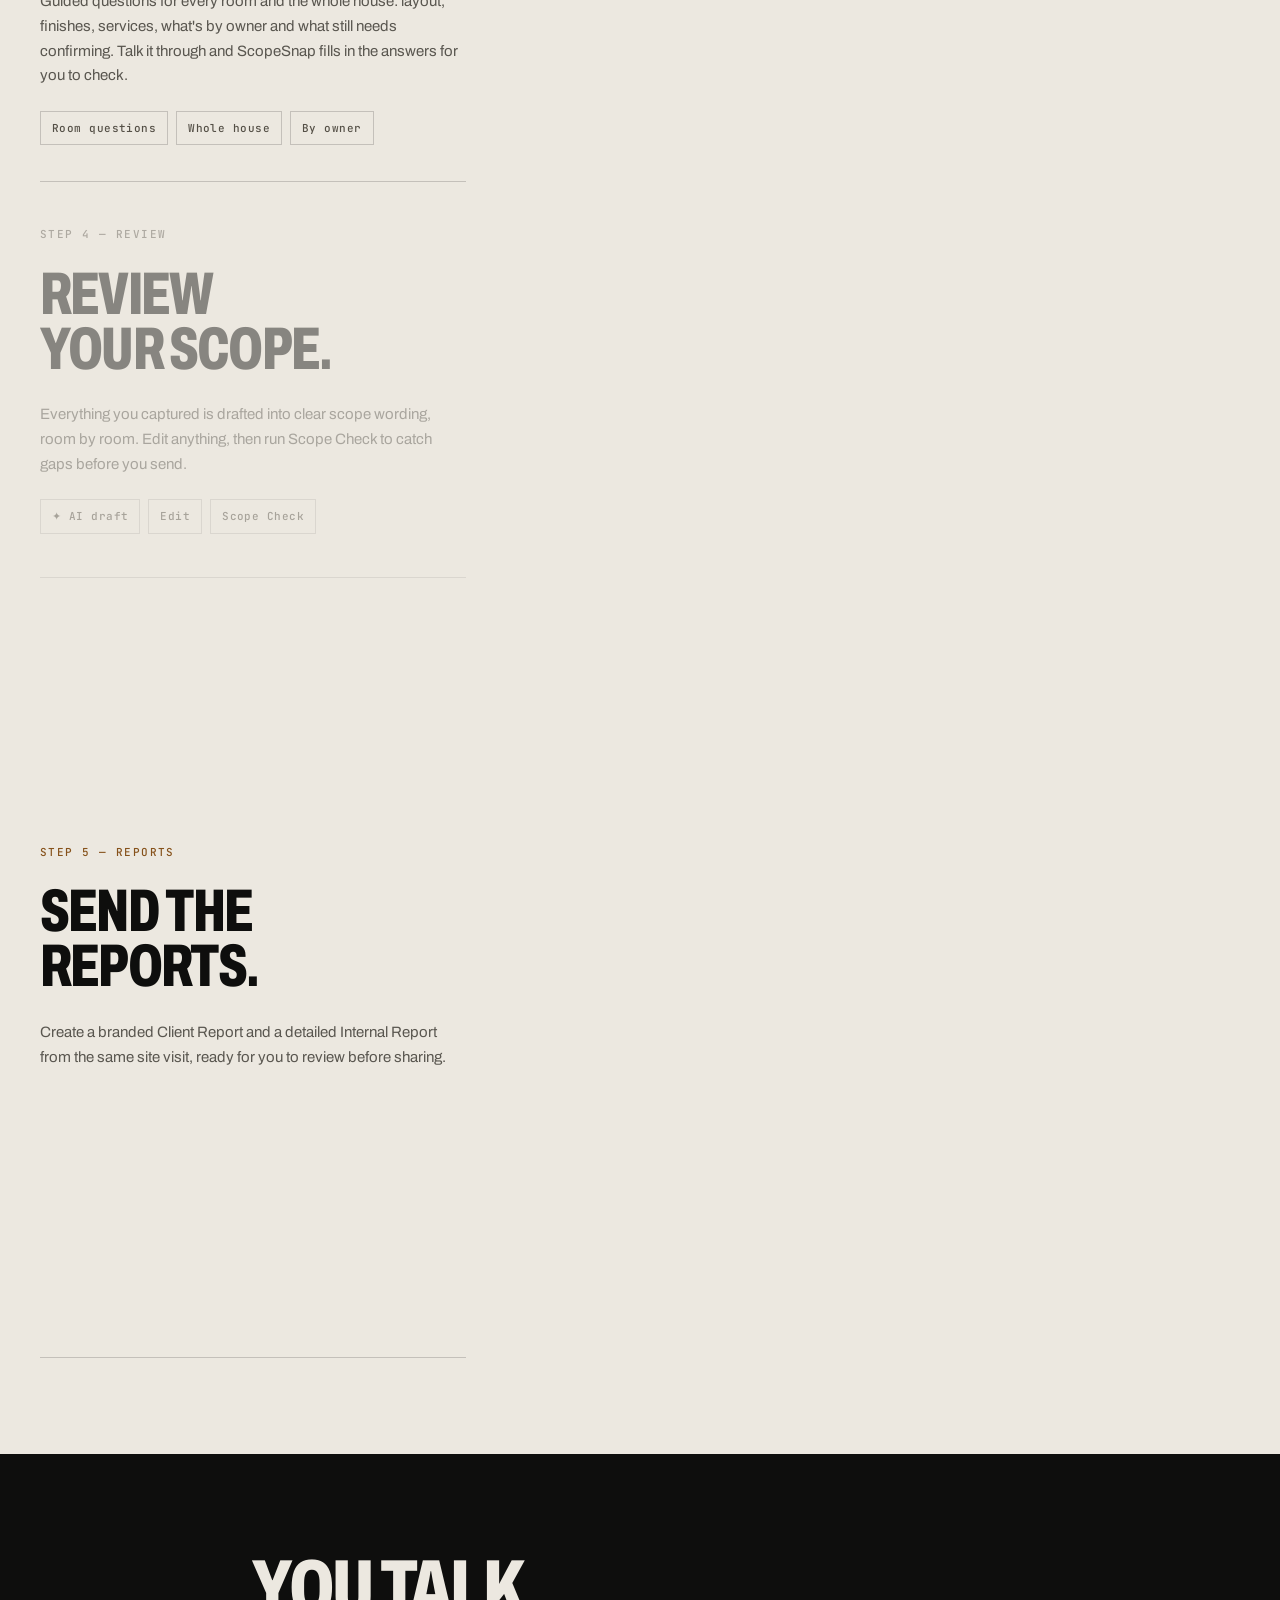
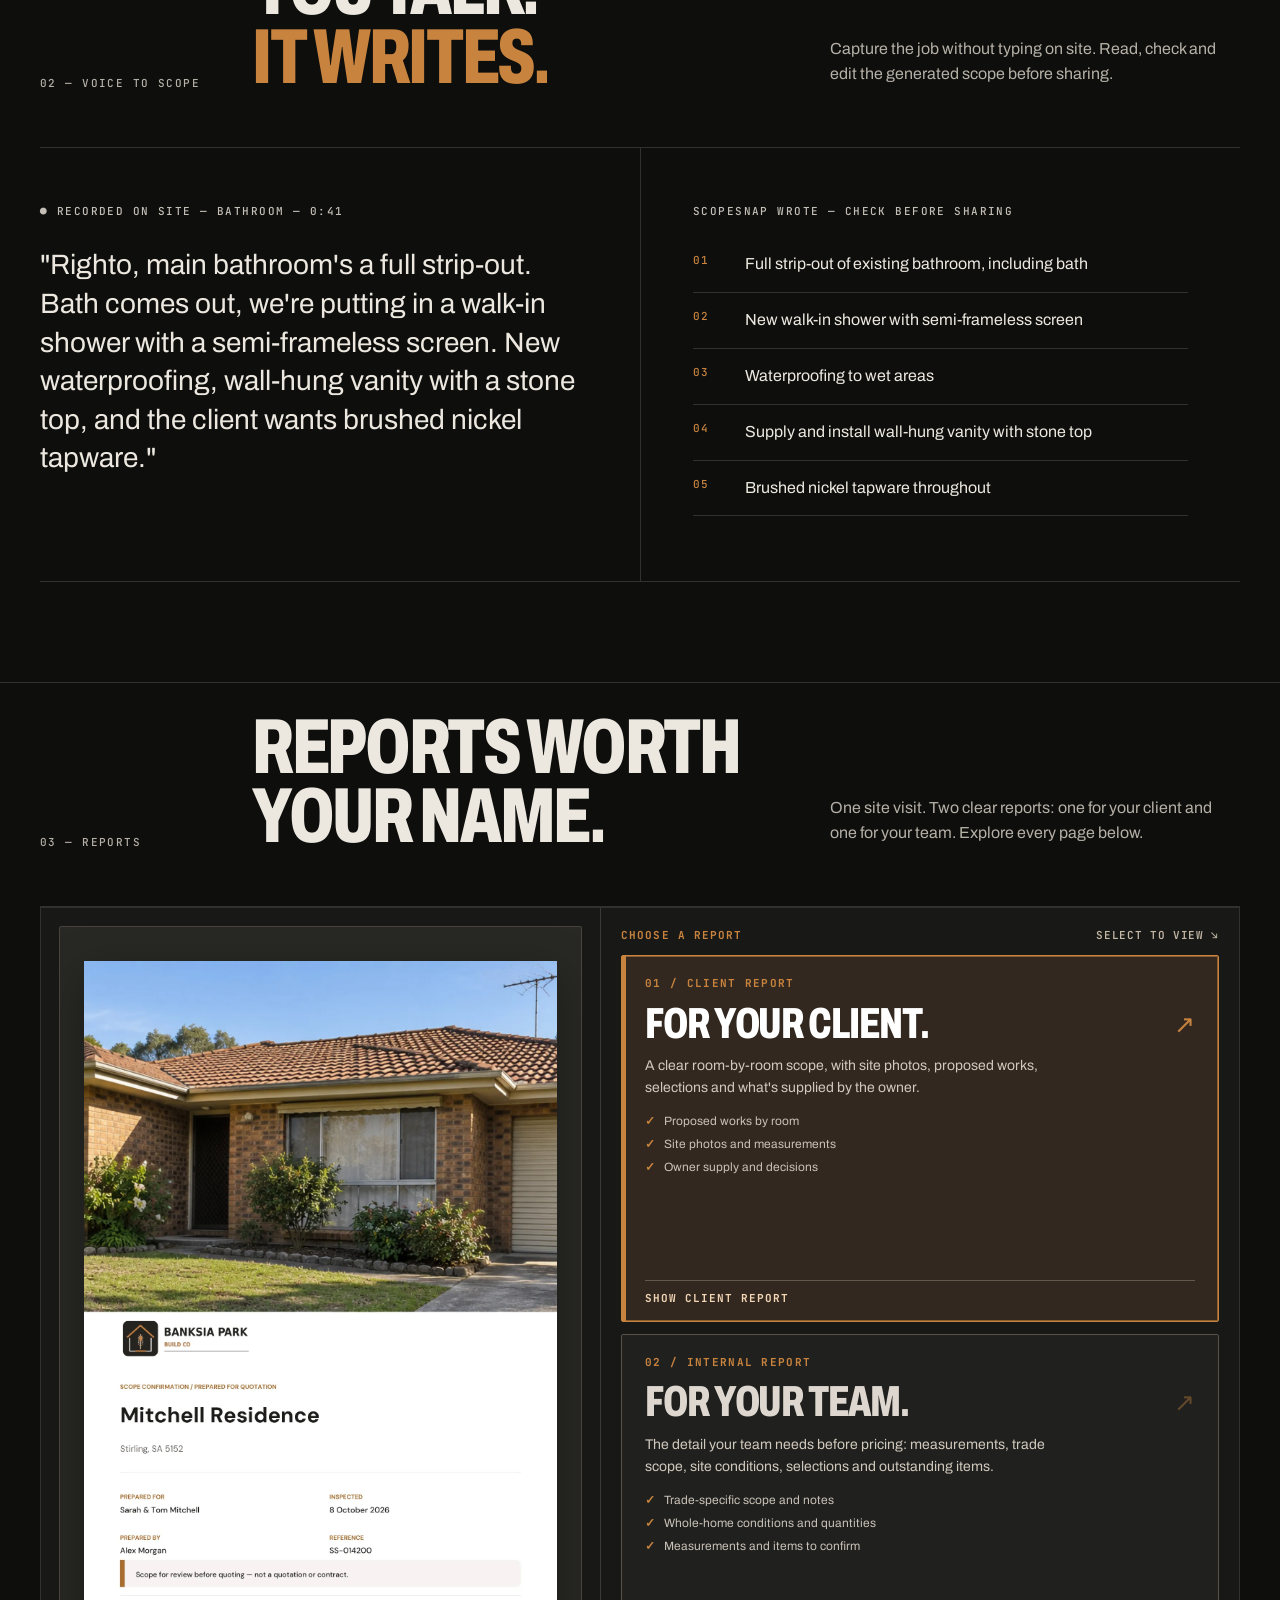
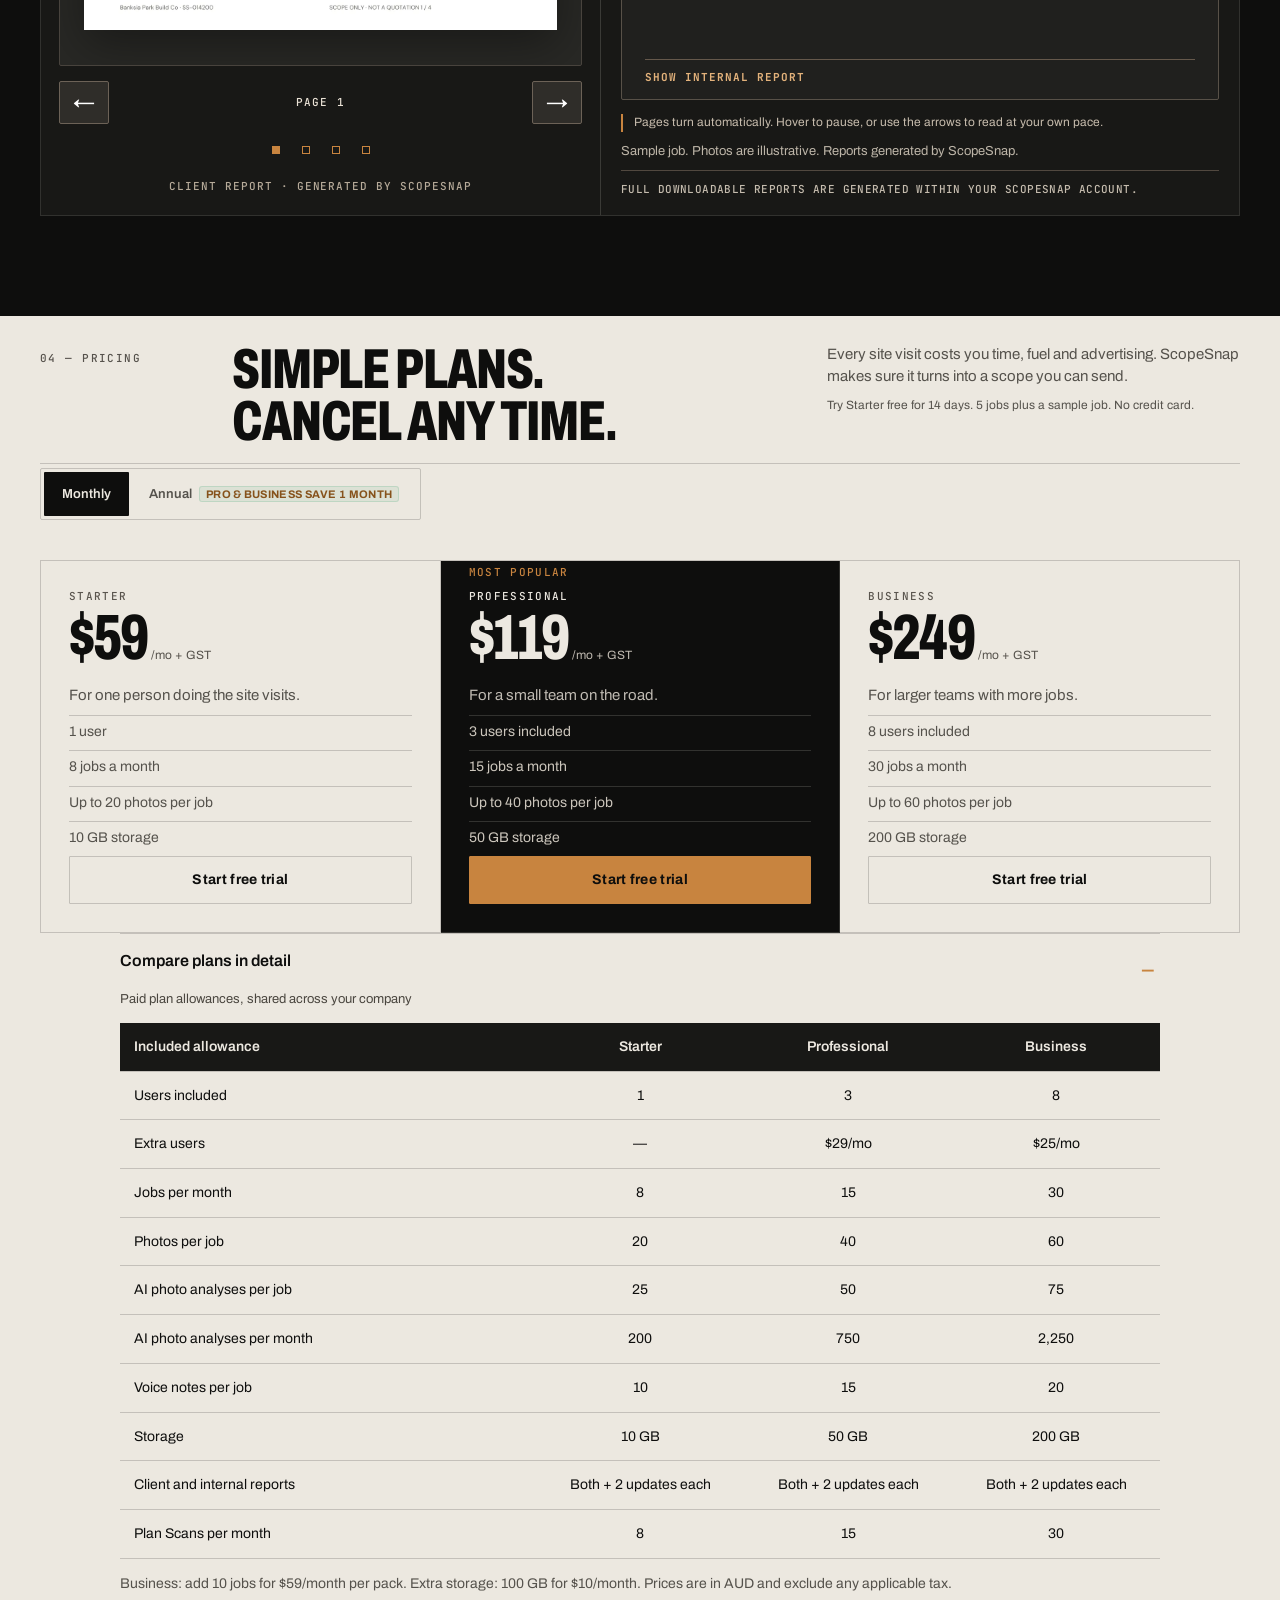
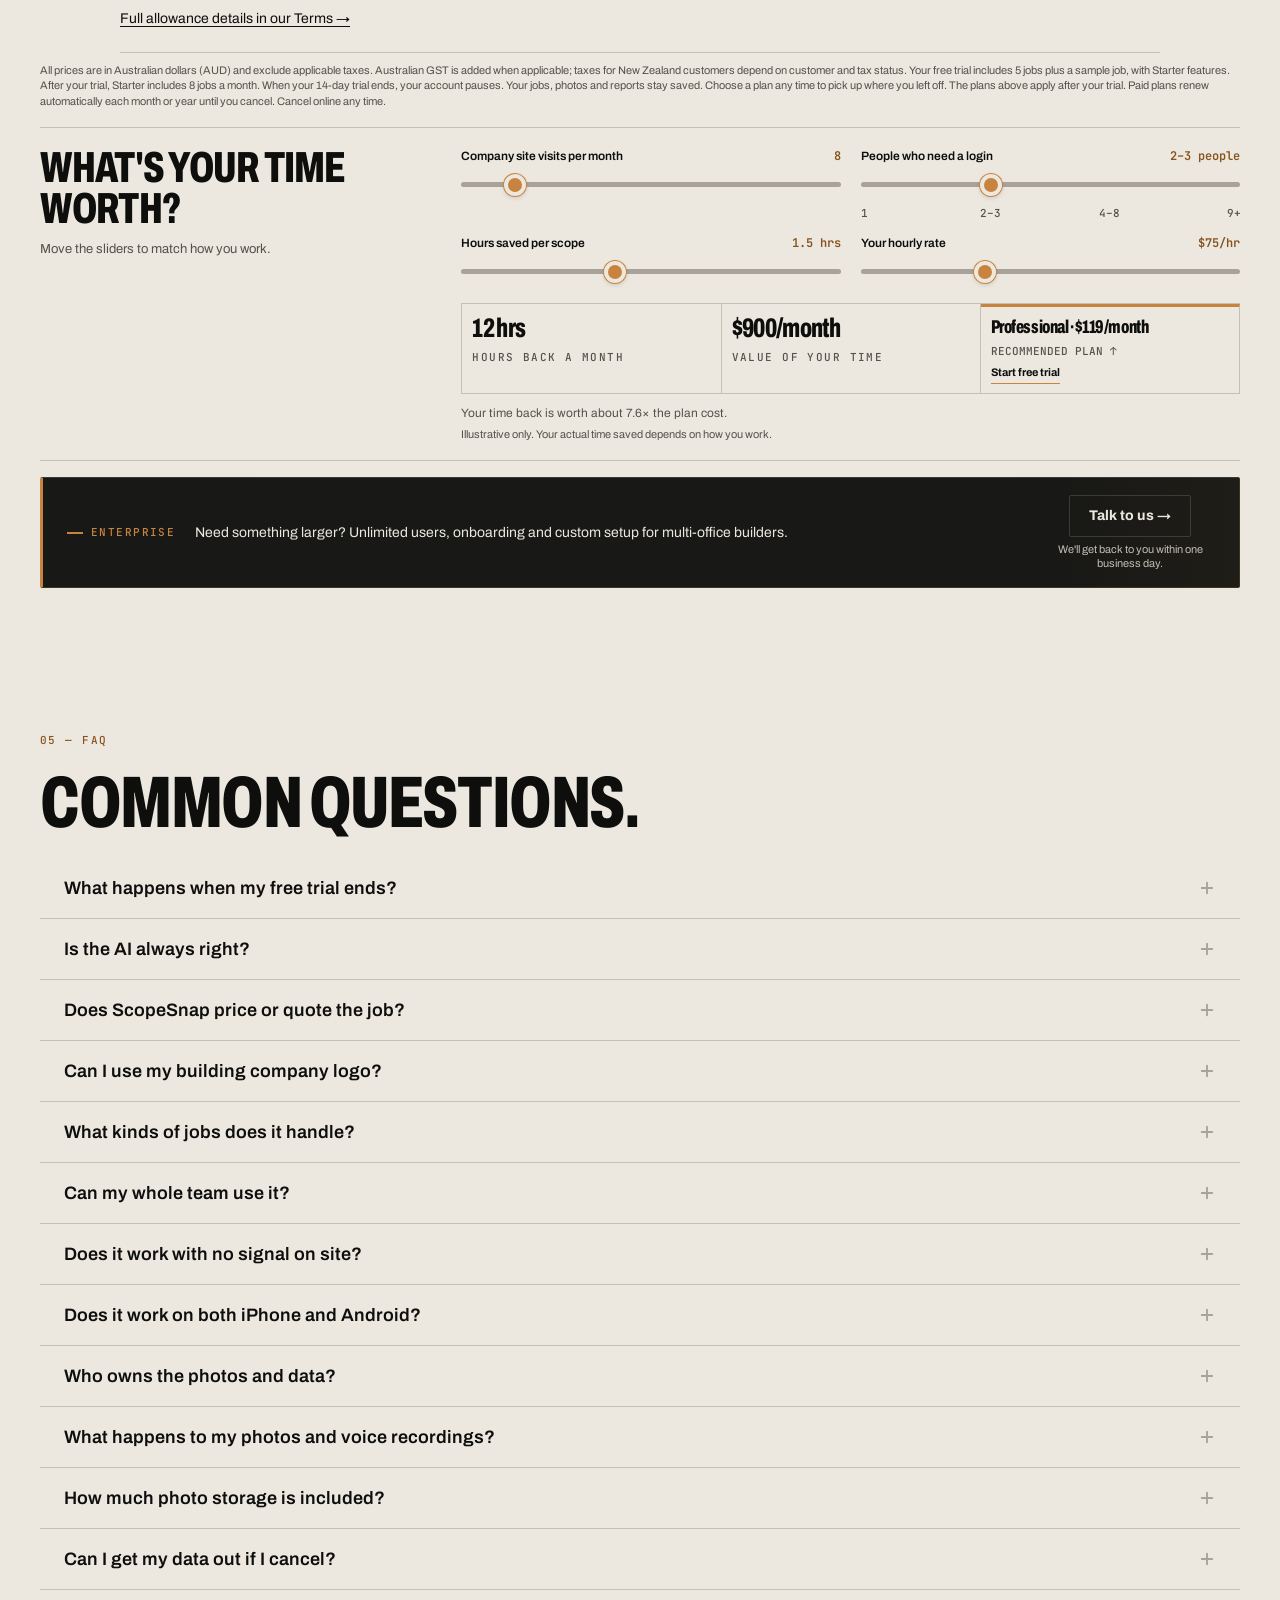
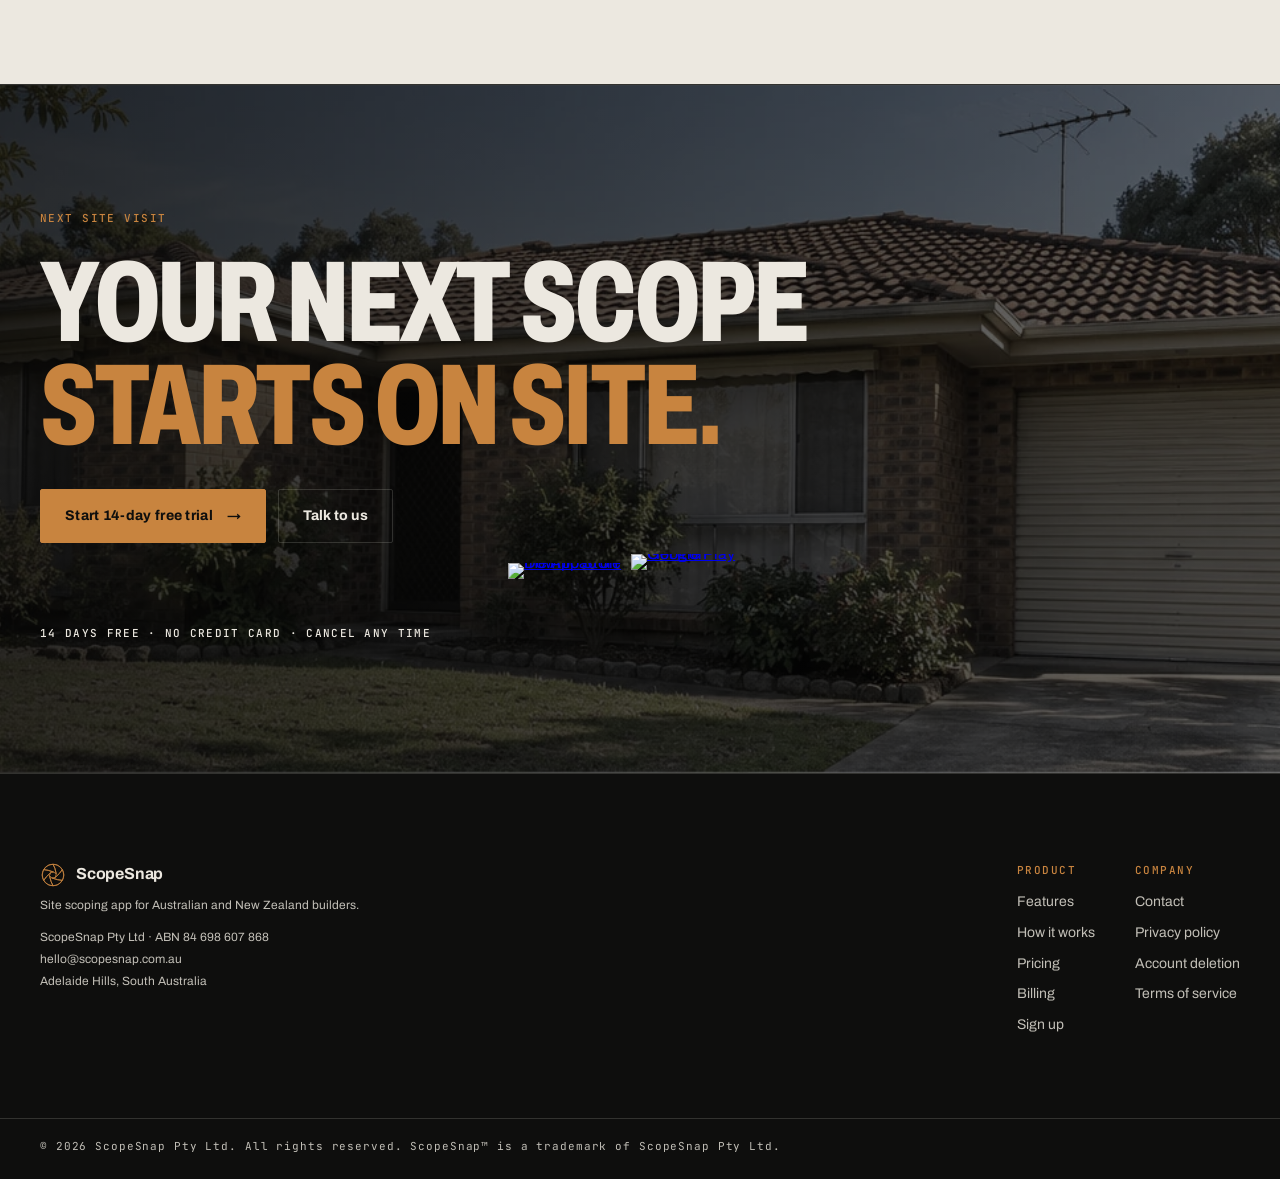
==== commit df83f28e: "Refresh homepage pre-site briefing and AR Tape copy only" ====
--- a/index.html
+++ b/index.html
@@ -233,7 +233,7 @@
   </header>
   <div class="so-familiar-grid">
    <article class="so-familiar-card"><h3>Notes on the back of a quote. Photos lost in your camera roll.</h3><div class="so-familiar-rule" aria-hidden="true"></div><p>Every photo, note and measurement saved to the right room, in one job.</p></article>
-   <article class="so-familiar-card"><h3>Back at the office: “What was the width of that window?”</h3><div class="so-familiar-rule" aria-hidden="true"></div><p>Measure on the spot, and check the photos and room notes instead of driving back.</p></article>
+   <article class="so-familiar-card"><h3>Back at the office: “What was the width of that window?”</h3><div class="so-familiar-rule" aria-hidden="true"></div><p>Use AR Tape to measure walls and rooms with your phone's camera, saved straight to the room. Check the photos and notes instead of driving back.</p></article>
    <article class="so-familiar-card"><h3>Left the tape in the ute.</h3><div class="so-familiar-rule" aria-hidden="true"></div><p>Get a quick camera estimate. Confirm the critical measurements later.</p></article>
    <article class="so-familiar-card"><h3>Writing the scope at 9pm from memory.</h3><div class="so-familiar-rule" aria-hidden="true"></div><p>Talk it through on site. Your scope is drafted before you&#39;re home. Check it, tweak it, send it.</p></article>
    <article class="so-familiar-card"><h3>“I thought that was included.”</h3><div class="so-familiar-rule" aria-hidden="true"></div><p>What&#39;s by owner and what&#39;s still to confirm, written into the client report.</p></article>
@@ -254,7 +254,7 @@
      <li class="wf-step is-active" data-step="1">
        <span class="wf-label">STEP 1 — START</span>
        <h3>START<br>YOUR WAY.</h3>
-       <p>Quick Create when you're already on site: address and client, then straight into capture. Or Full Setup with the appointment, project details and office notes before you go. Got plans? Scan them to add rooms. No plans? No problem.</p>
+       <p>Quick Create when you're already on site: address and client, then straight into capture. Or Full Setup with the appointment, project details and office notes. ScopeSnap automatically prepares an AI pre-site briefing from those details before you arrive. Got plans? Scan them to add rooms. No plans? No problem.</p>
        <ul class="wf-chips"><li>Quick Create</li><li>Full Setup</li><li>Plans optional</li></ul>
        <div class="wf-mobile-phone"><img class="wf-mobile-shot" alt="ScopeSnap new job screen showing Quick Create and Full Setup options" data-wf-src="/images/workflow/wf-01-start.webp?v=2e8c0fb04cf240f87708143c89b7106df46071e8" loading="lazy" fetchpriority="low" width="1170" height="2532" decoding="async"></div>
        
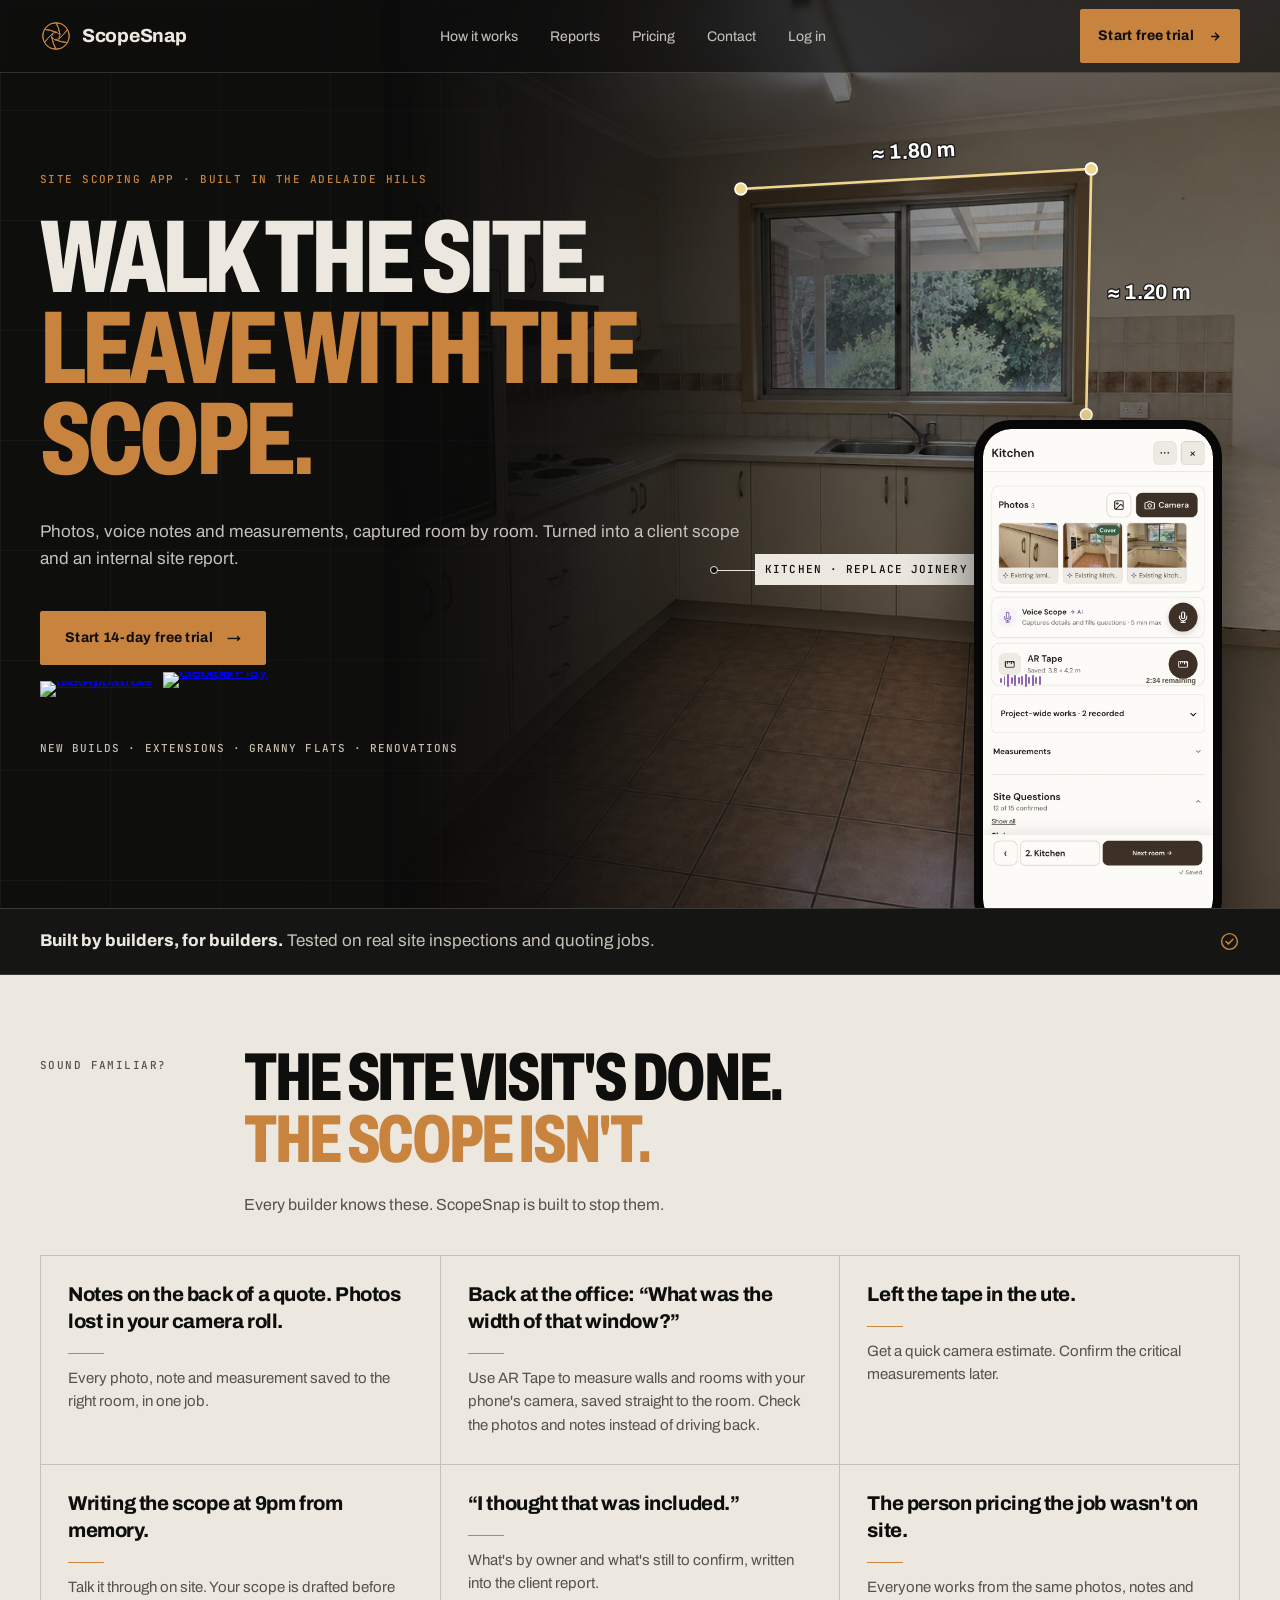
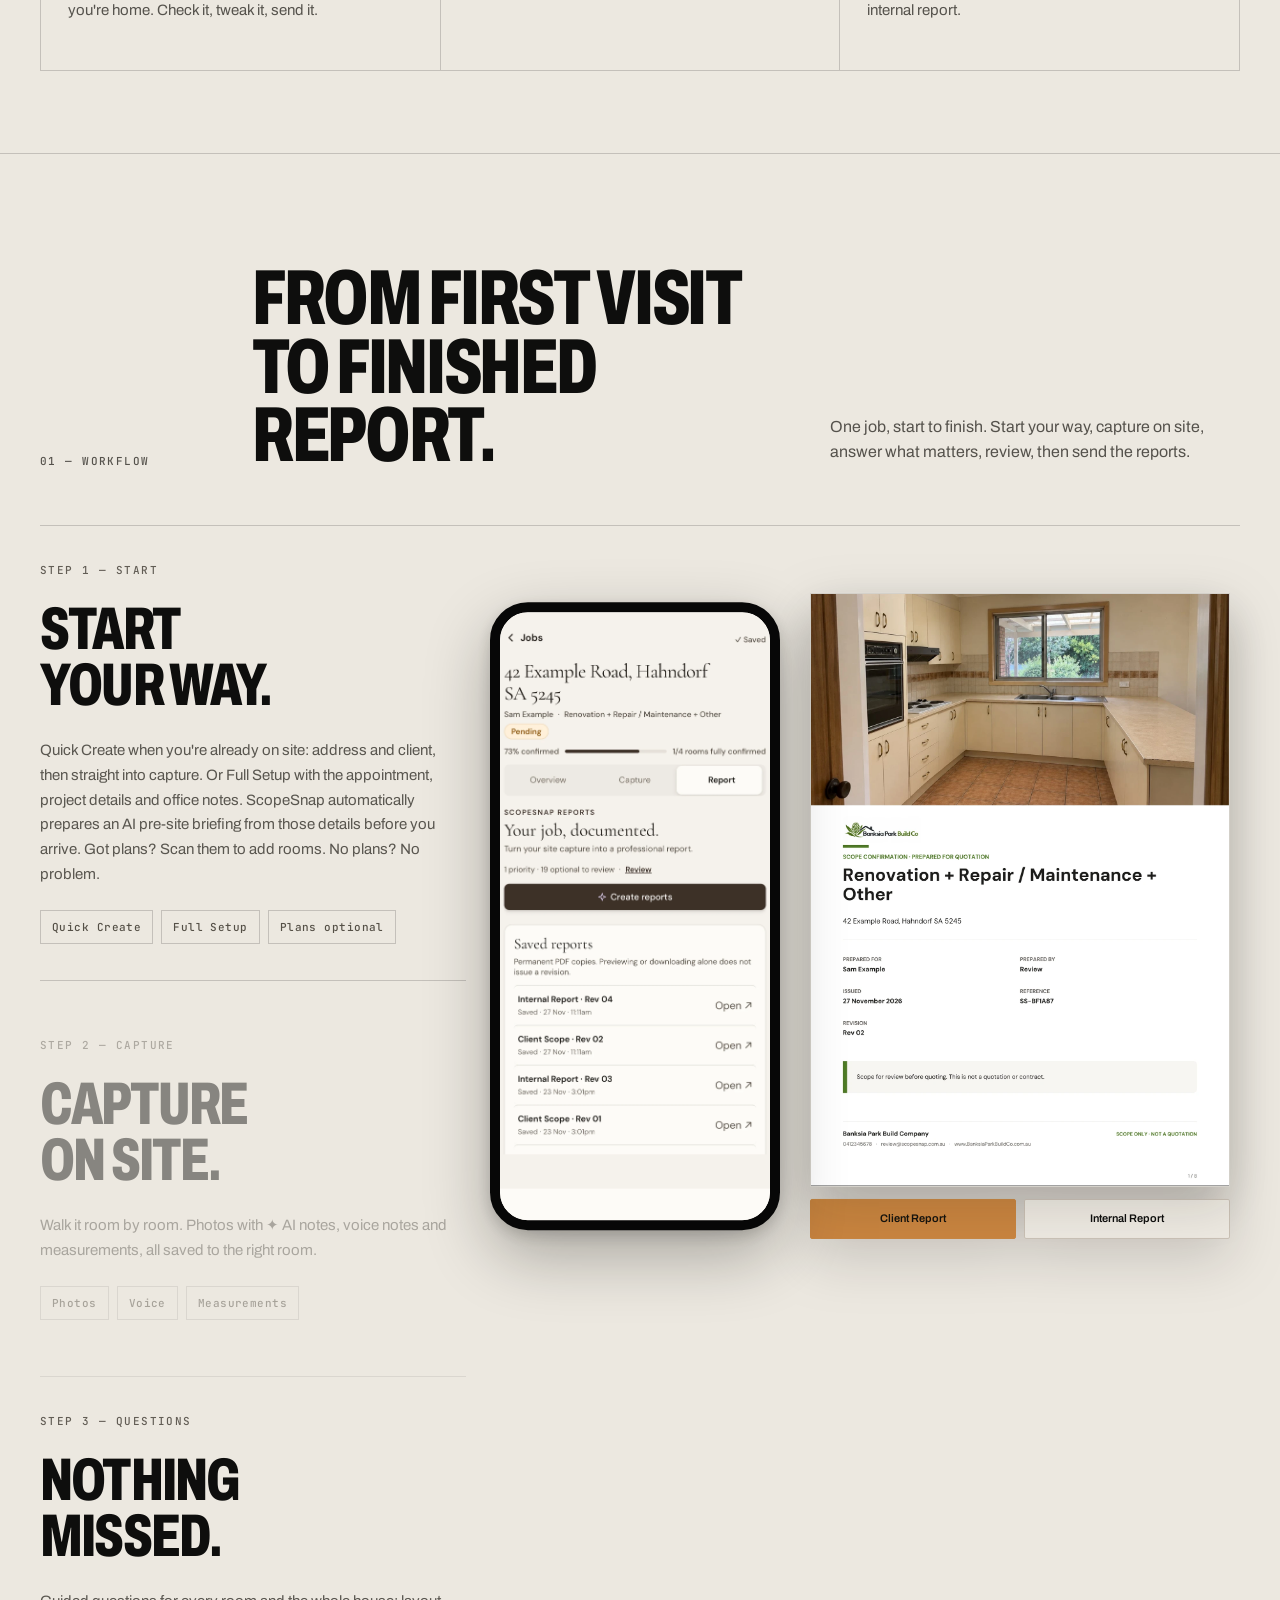
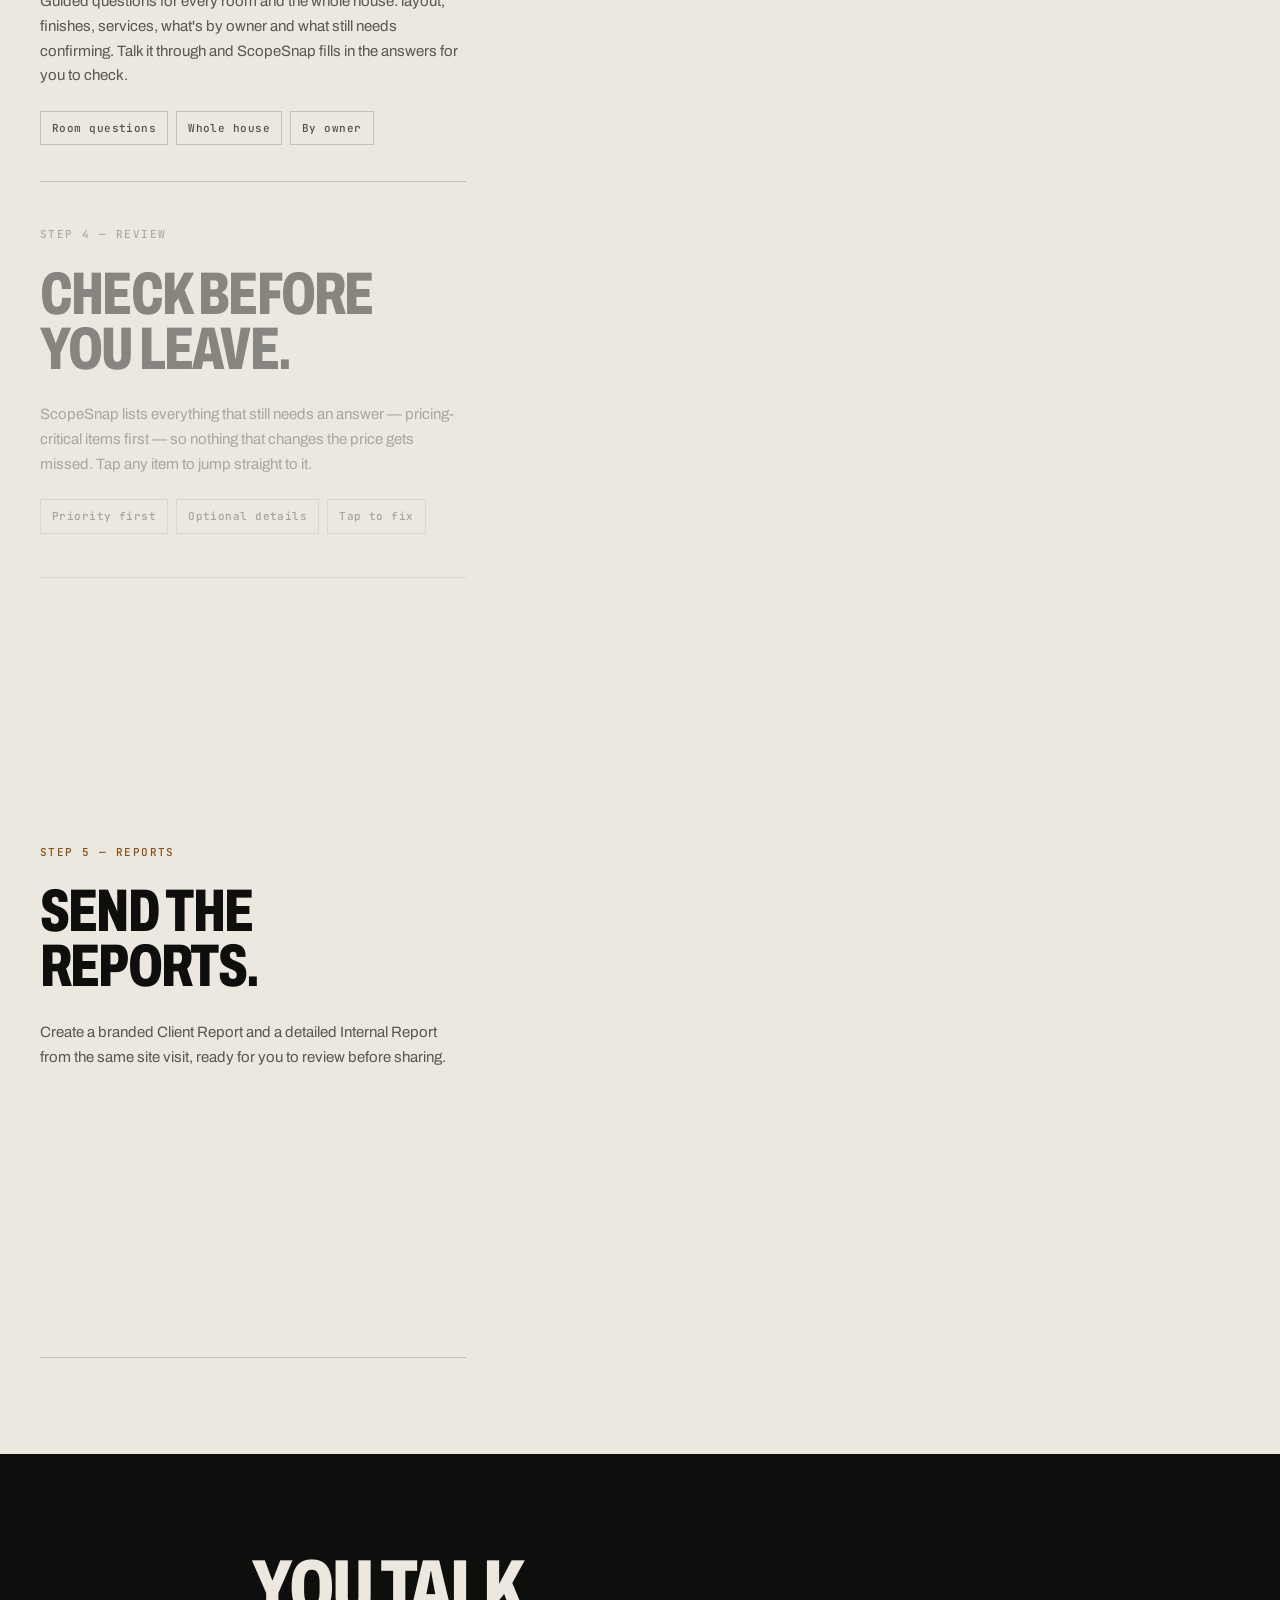
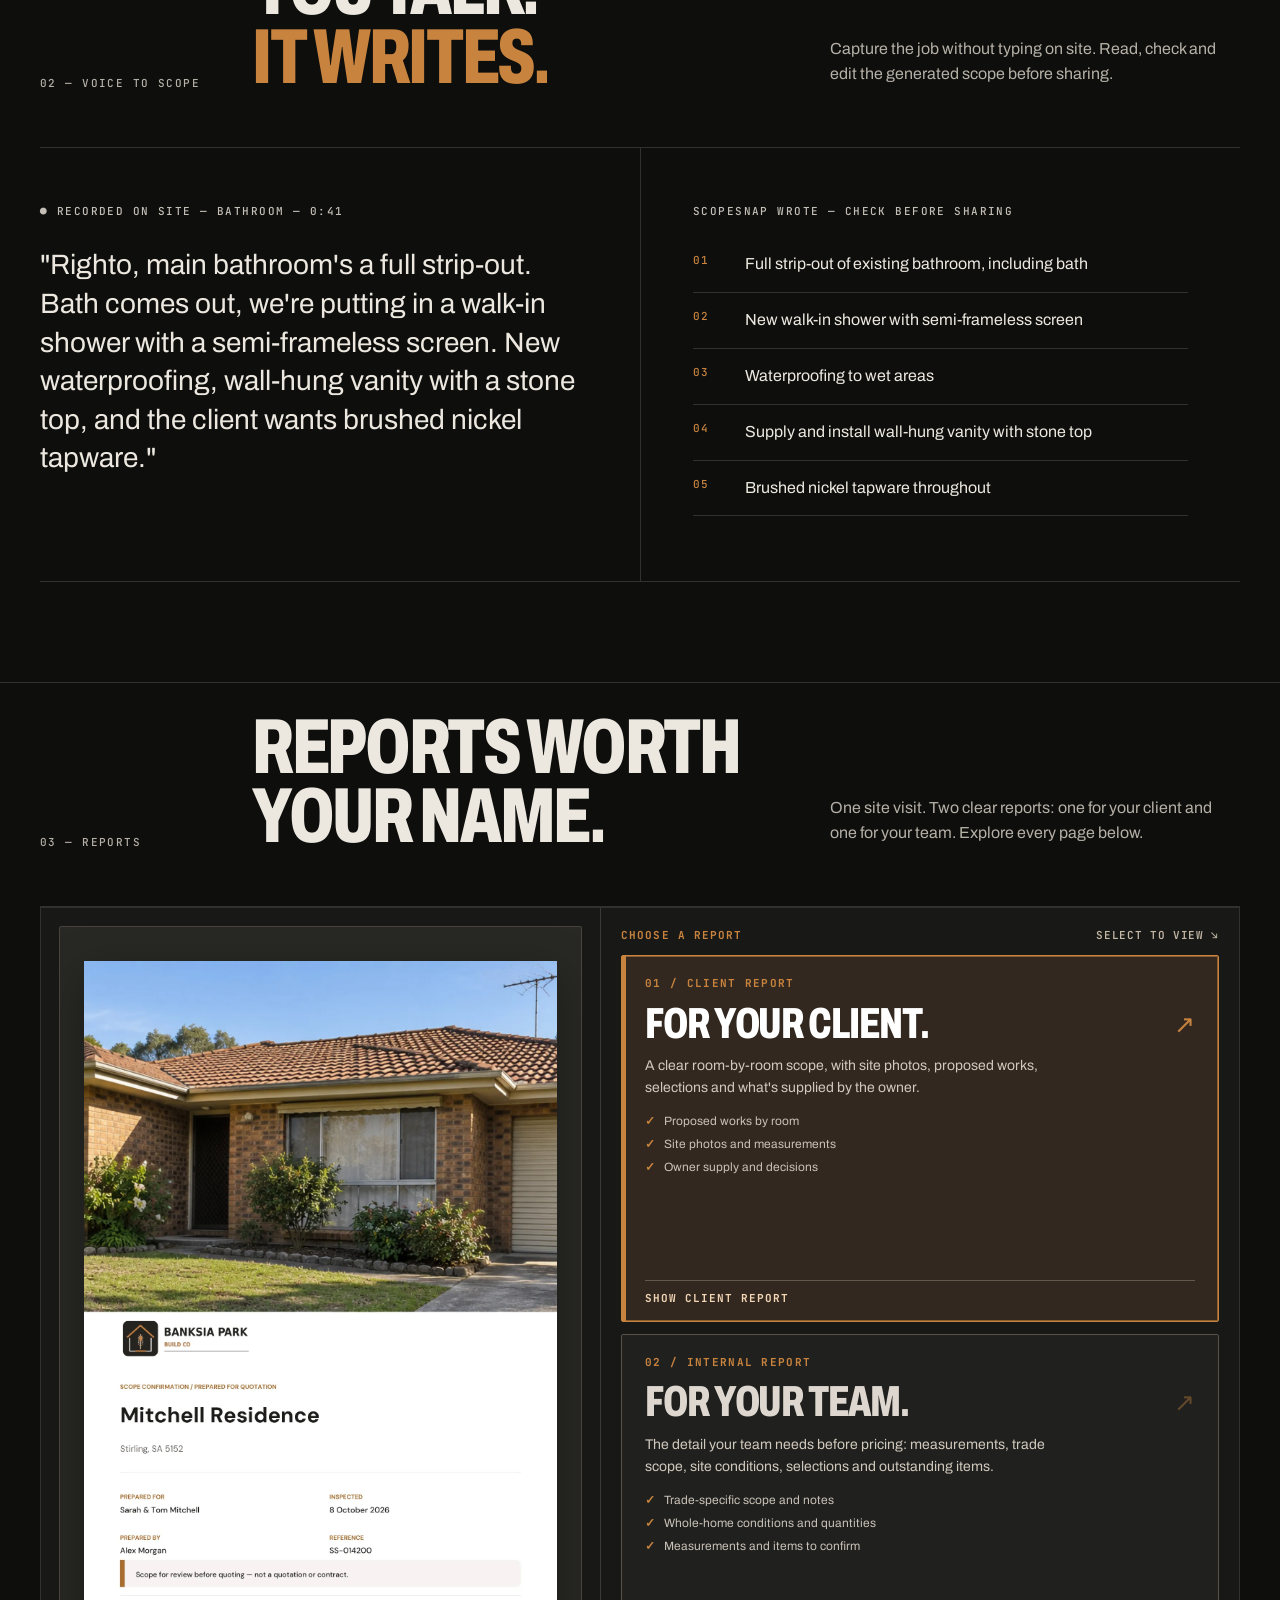
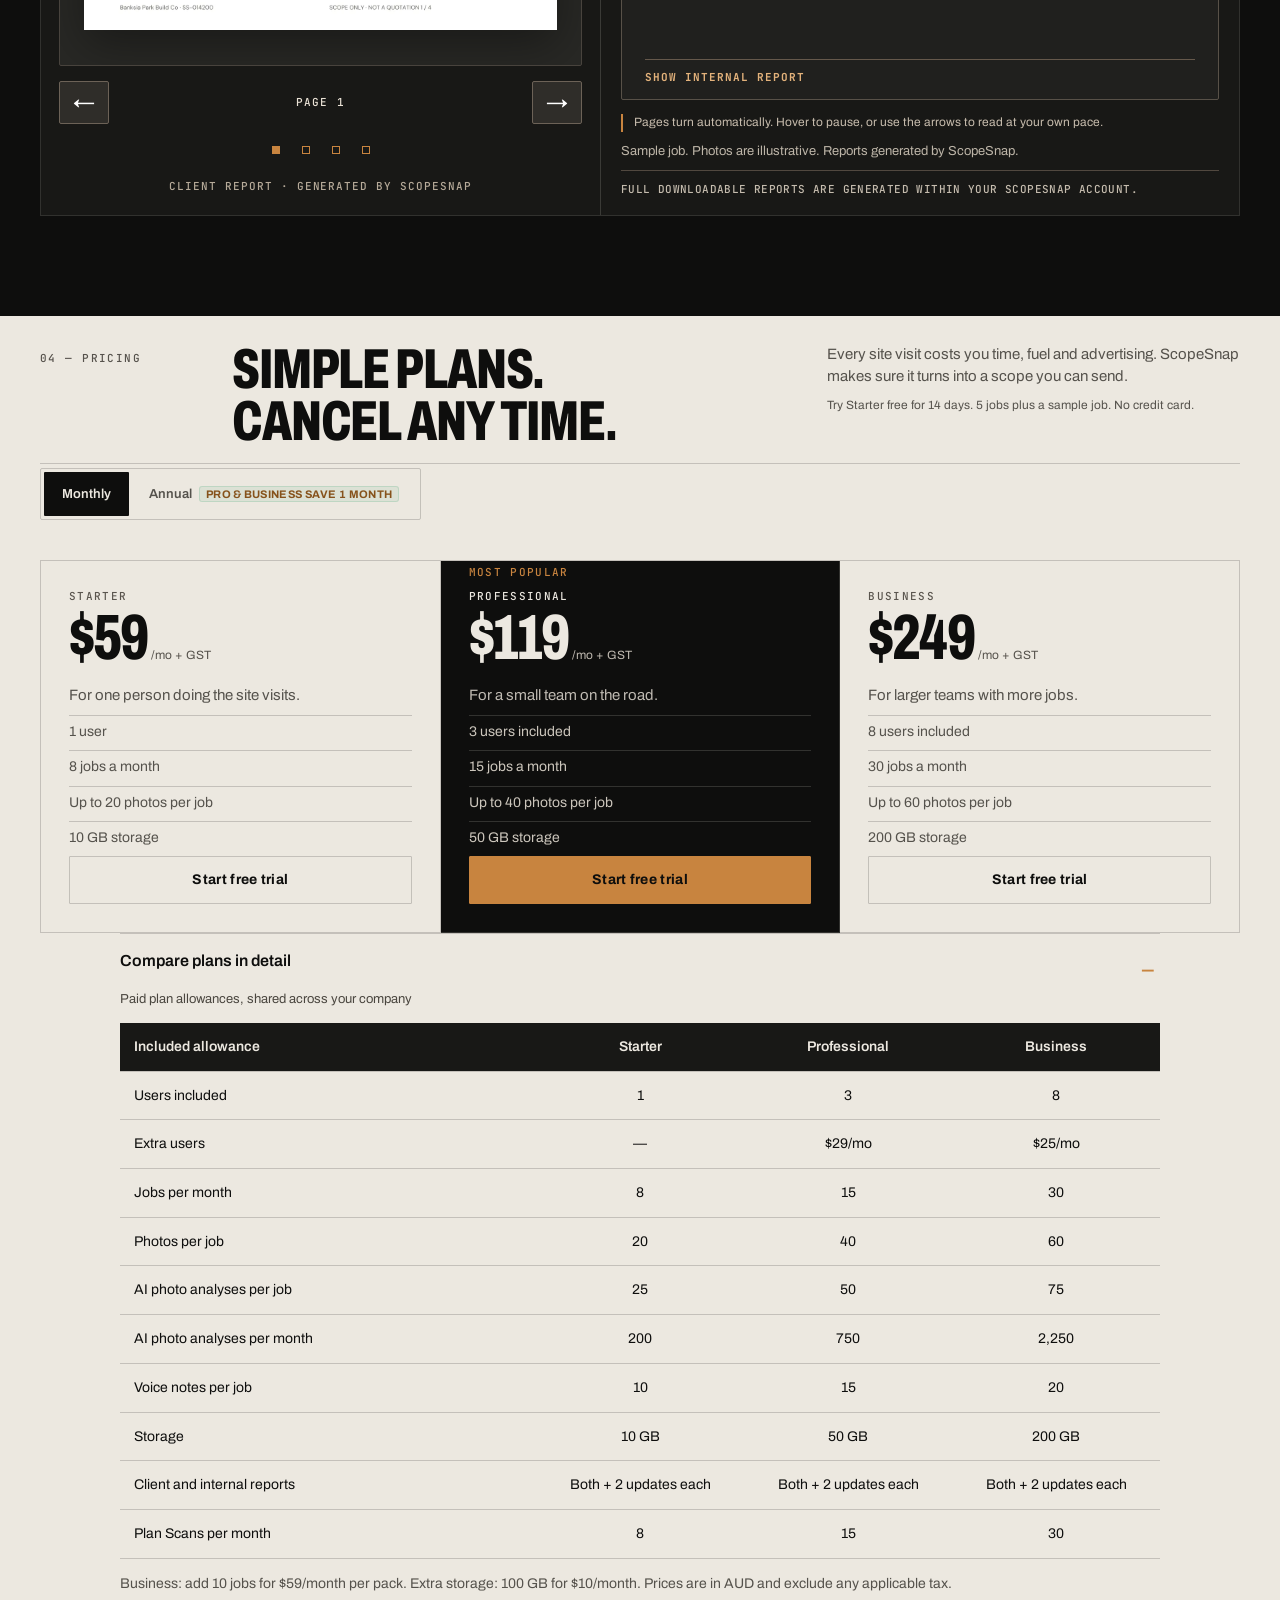
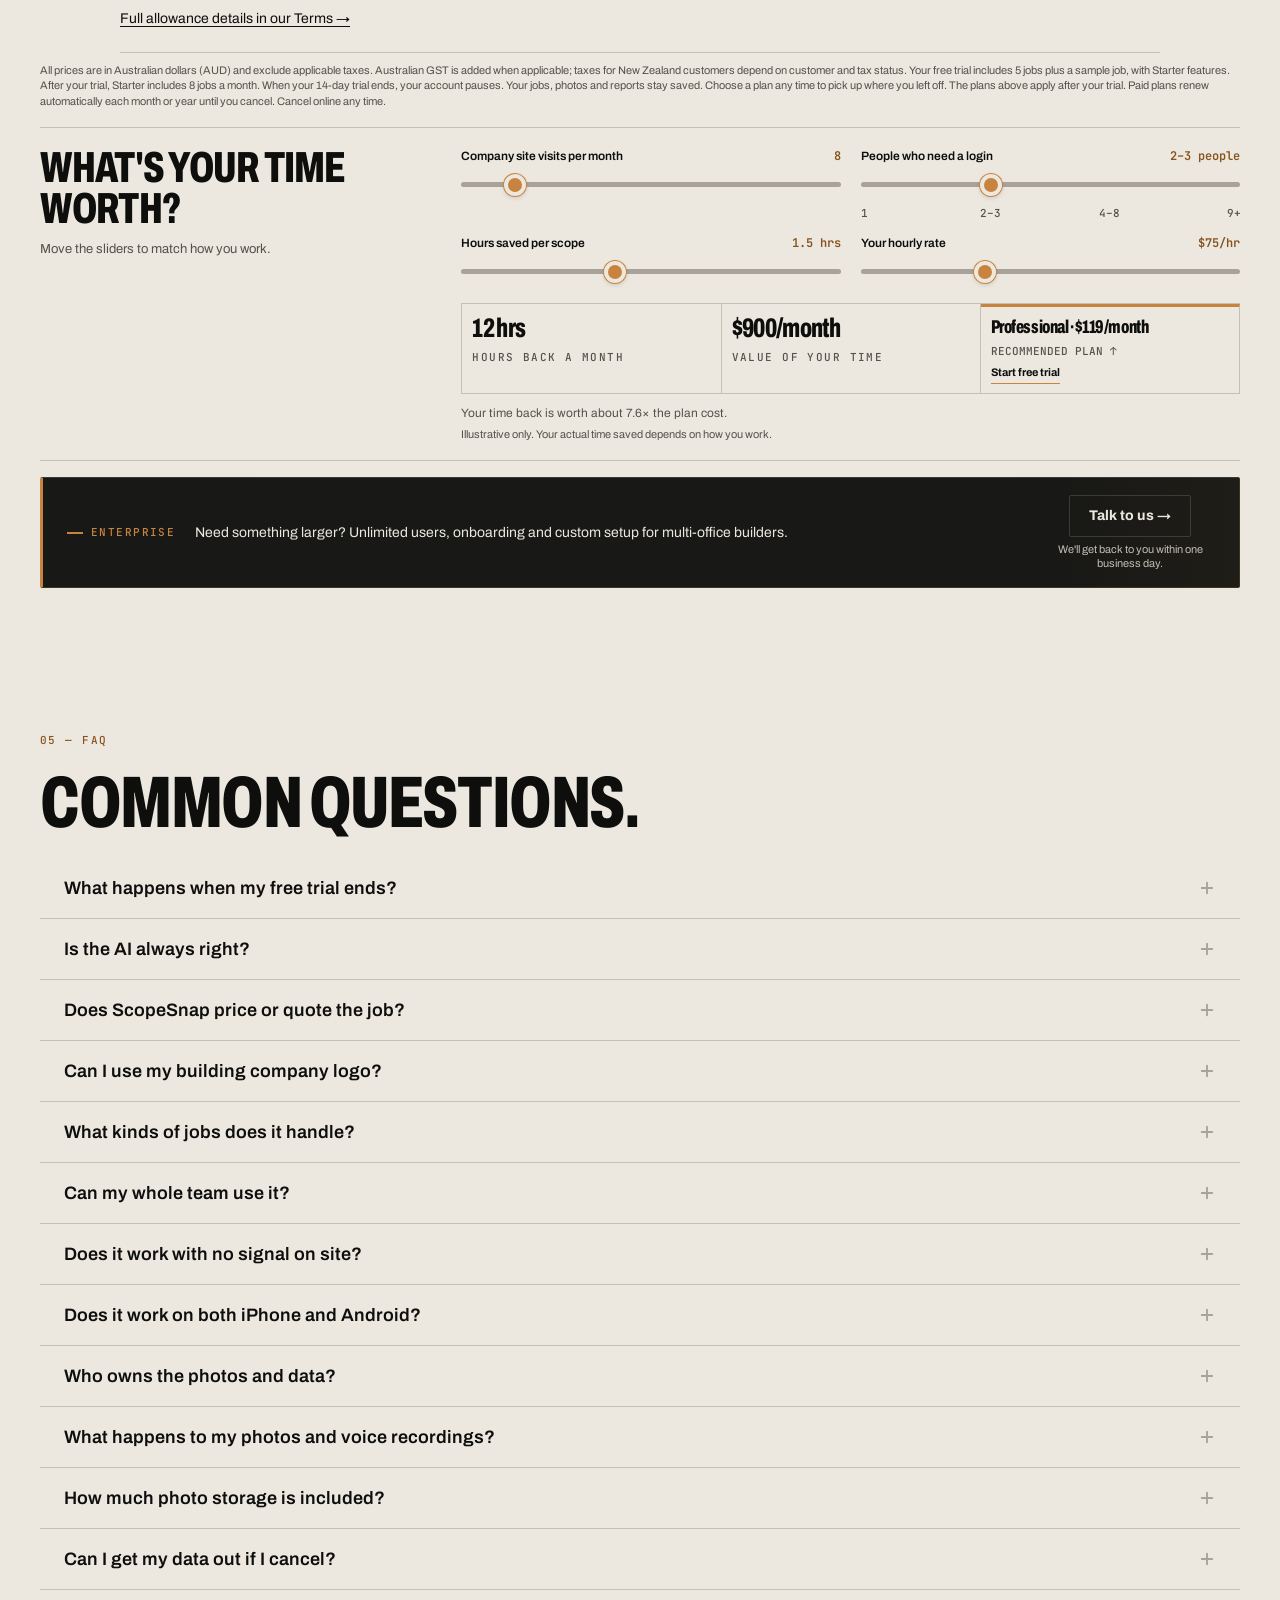
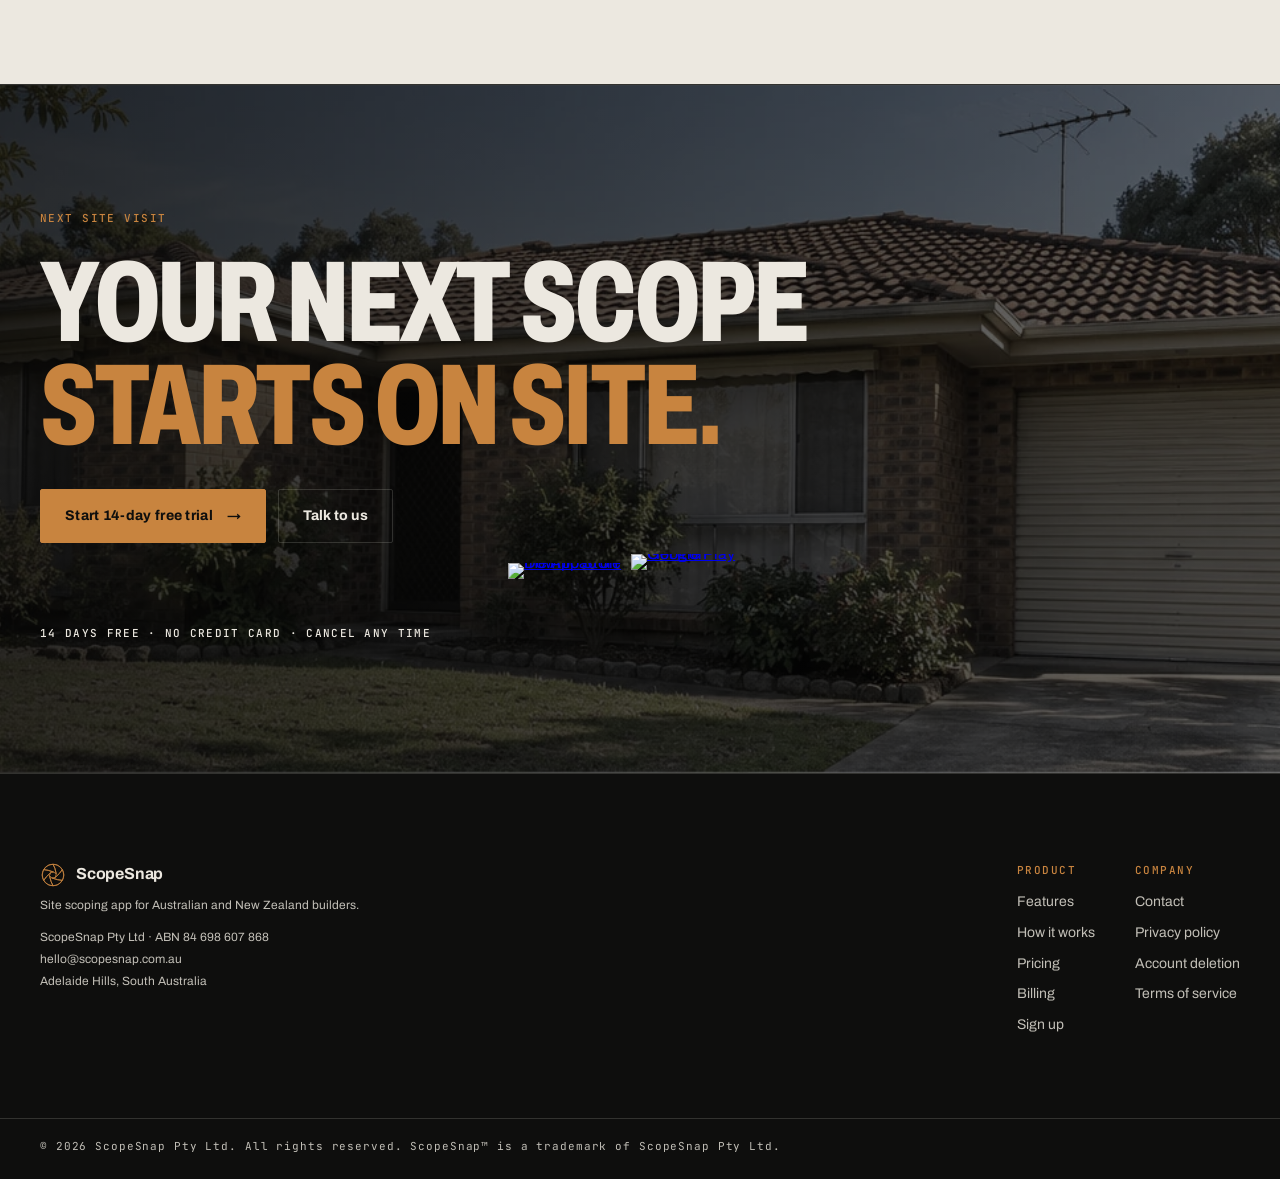
==== commit 72dc22c1: "Website: align review step copy and refresh screenshot cache tags" ====
--- a/index.html
+++ b/index.html
@@ -89,8 +89,8 @@
   <link rel="preload" as="image" href="/images/perf/hero-kitchen-mobile.webp?v=20261012mobile1" media="(max-width:650px)" fetchpriority="high"/>
   <link href="https://fonts.googleapis.com/css2?family=Archivo:wdth,wght@62..125,400..800&family=JetBrains+Mono:wght@400;500&family=Barlow+Condensed:wght@700;800&display=swap" rel="stylesheet" media="print" onload="this.media='all'"/>
   <noscript><link href="https://fonts.googleapis.com/css2?family=Archivo:wdth,wght@62..125,400..800&family=JetBrains+Mono:wght@400;500&family=Barlow+Condensed:wght@700;800&display=swap" rel="stylesheet"/></noscript>
-  <link rel="preload" as="image" href="/images/workflow/wf-01-start.webp?v=2e8c0fb04cf240f87708143c89b7106df46071e8" media="(min-width:1160px)" fetchpriority="low"/>
-  <link rel="preload" as="image" href="/images/workflow/wf-02-capture.webp?v=2e8c0fb04cf240f87708143c89b7106df46071e8" media="(min-width:1160px)" fetchpriority="low"/>
+  <link rel="preload" as="image" href="/images/workflow/wf-01-start.webp?v=20261127-122" media="(min-width:1160px)" fetchpriority="low"/>
+  <link rel="preload" as="image" href="/images/workflow/wf-02-capture.webp?v=20261127-122" media="(min-width:1160px)" fetchpriority="low"/>
   <link rel="stylesheet" href="/shared-critical.css?v=20261012fast2"/>
   <link rel="stylesheet" href="/shared.css?v=17" media="print" onload="this.media='all'"/>
   <link rel="stylesheet" href="/premium-showcase.css?v=20261010setout2" media="print" onload="this.media='all'"/>
@@ -204,7 +204,7 @@
        Site Questions and Additional Notes. Only the moving waveform and
        clock are drawn over their intentionally blank screenshot slots. -->
   <span class="so-hero-screen">
-   <img src="/images/perf/hero-phone.webp?v=20261012mobile1" width="1170" height="2532" alt="Actual ScopeSnap Kitchen room screen: three kitchen photos with AI descriptions, live Voice Scope recording, Open Tape Measure, Site Questions and Additional Notes" fetchpriority="low">
+   <img src="/images/perf/hero-phone.webp?v=20261127-122" width="1170" height="2532" alt="Actual ScopeSnap Kitchen room screen: three kitchen photos with AI descriptions, live Voice Scope recording, Open Tape Measure, Site Questions and Additional Notes" fetchpriority="low">
    <span class="so-live-waveform" aria-hidden="true">
     <i style="--wave-h:34%"></i><i style="--wave-h:64%"></i><i style="--wave-h:86%"></i>
     <i style="--wave-h:54%"></i><i style="--wave-h:74%"></i><i style="--wave-h:48%"></i>
@@ -256,7 +256,7 @@
        <h3>START<br>YOUR WAY.</h3>
        <p>Quick Create when you're already on site: address and client, then straight into capture. Or Full Setup with the appointment, project details and office notes. ScopeSnap automatically prepares an AI pre-site briefing from those details before you arrive. Got plans? Scan them to add rooms. No plans? No problem.</p>
        <ul class="wf-chips"><li>Quick Create</li><li>Full Setup</li><li>Plans optional</li></ul>
-       <div class="wf-mobile-phone"><img class="wf-mobile-shot" alt="ScopeSnap new job screen showing Quick Create and Full Setup options" data-wf-src="/images/workflow/wf-01-start.webp?v=2e8c0fb04cf240f87708143c89b7106df46071e8" loading="lazy" fetchpriority="low" width="1170" height="2532" decoding="async"></div>
+       <div class="wf-mobile-phone"><img class="wf-mobile-shot" alt="ScopeSnap new job screen showing Quick Create and Full Setup options" data-wf-src="/images/workflow/wf-01-start.webp?v=20261127-122" loading="lazy" fetchpriority="low" width="1170" height="2532" decoding="async"></div>
        
      </li>
 <li class="wf-step" data-step="2">
@@ -264,7 +264,7 @@
        <h3>CAPTURE<br>ON SITE.</h3>
        <p>Walk it room by room. Photos with ✦ AI notes, voice notes and measurements, all saved to the right room.</p>
        <ul class="wf-chips"><li>Photos</li><li>Voice</li><li>Measurements</li></ul>
-       <div class="wf-mobile-phone"><img class="wf-mobile-shot" alt="ScopeSnap Kitchen room with three real site photographs, Voice Scope and completed measurements" data-wf-src="/images/workflow/wf-02-capture.webp?v=2e8c0fb04cf240f87708143c89b7106df46071e8" loading="lazy" fetchpriority="low" width="1170" height="2532" decoding="async"></div>
+       <div class="wf-mobile-phone"><img class="wf-mobile-shot" alt="ScopeSnap Kitchen room with three real site photographs, Voice Scope and completed measurements" data-wf-src="/images/workflow/wf-02-capture.webp?v=20261127-122" loading="lazy" fetchpriority="low" width="1170" height="2532" decoding="async"></div>
        
      </li>
 <li class="wf-step" data-step="3">
@@ -272,25 +272,25 @@
        <h3>NOTHING<br>MISSED.</h3>
        <p>Guided questions for every room and the whole house: layout, finishes, services, what's by owner and what still needs confirming. Talk it through and ScopeSnap fills in the answers for you to check.</p>
        <ul class="wf-chips"><li>Room questions</li><li>Whole house</li><li>By owner</li></ul>
-       <div class="wf-mobile-phone"><img class="wf-mobile-shot" alt="ScopeSnap Kitchen site questions with answers selected for layout, cabinetry and finishes" data-wf-src="/images/workflow/wf-03-questions.webp?v=2e8c0fb04cf240f87708143c89b7106df46071e8" loading="lazy" fetchpriority="low" width="1170" height="2532" decoding="async"></div>
+       <div class="wf-mobile-phone"><img class="wf-mobile-shot" alt="ScopeSnap Kitchen site questions with answers selected for layout, cabinetry and finishes" data-wf-src="/images/workflow/wf-03-questions.webp?v=20261127-122" loading="lazy" fetchpriority="low" width="1170" height="2532" decoding="async"></div>
        
      </li>
 <li class="wf-step" data-step="4">
        <span class="wf-label">STEP 4 — REVIEW</span>
-       <h3>REVIEW<br>YOUR SCOPE.</h3>
-       <p>Everything you captured is drafted into clear scope wording, room by room. Edit anything, then run Scope Check to catch gaps before you send.</p>
-       <ul class="wf-chips"><li>✦ AI draft</li><li>Edit</li><li>Scope Check</li></ul>
-       <div class="wf-mobile-phone"><img class="wf-mobile-shot" alt="ScopeSnap AI-drafted editable scope including actual kitchen renovation work wording" data-wf-src="/images/workflow/wf-04-review.webp?v=2e8c0fb04cf240f87708143c89b7106df46071e8" loading="lazy" fetchpriority="low" width="1170" height="2532" decoding="async"></div>
+       <h3>CHECK BEFORE<br>YOU LEAVE.</h3>
+       <p>ScopeSnap lists everything that still needs an answer — pricing-critical items first — so nothing that changes the price gets missed. Tap any item to jump straight to it.</p>
+       <ul class="wf-chips"><li>Priority first</li><li>Optional details</li><li>Tap to fix</li></ul>
+       <div class="wf-mobile-phone"><img class="wf-mobile-shot" alt="ScopeSnap AI-drafted editable scope including actual kitchen renovation work wording" data-wf-src="/images/workflow/wf-04-review.webp?v=20261127-122" loading="lazy" fetchpriority="low" width="1170" height="2532" decoding="async"></div>
        
      </li>
 <li class="wf-step" data-step="5">
        <span class="wf-label">STEP 5 — REPORTS</span>
        <h3>SEND THE<br>REPORTS.</h3>
        <p>Create a branded Client Report and a detailed Internal Report from the same site visit, ready for you to review before sharing.</p>
-              <div class="wf-mobile-phone"><img class="wf-mobile-shot" alt="ScopeSnap report screen with Client Report and Internal Report creation options" data-wf-src="/images/workflow/wf-05-report.webp?v=2e8c0fb04cf240f87708143c89b7106df46071e8" loading="lazy" fetchpriority="low" width="1170" height="2532" decoding="async"></div>
+              <div class="wf-mobile-phone"><img class="wf-mobile-shot" alt="ScopeSnap report screen with Client Report and Internal Report creation options" data-wf-src="/images/workflow/wf-05-report.webp?v=20261127-122" loading="lazy" fetchpriority="low" width="1170" height="2532" decoding="async"></div>
        <div class="wf-mobile-report" data-wf-report data-show="client"><div class="wf-pages">
-      <img class="wf-page client" data-wf-src="/images/workflow/wf-05-client-page.webp?v=2e8c0fb04cf240f87708143c89b7106df46071e8" alt="Banksia Park Build Co branded Client Report kitchen page with site photographs and proposed works" width="1310" height="1853" loading="lazy">
-      <img class="wf-page internal" data-wf-src="/images/workflow/wf-05-internal-page.webp?v=2e8c0fb04cf240f87708143c89b7106df46071e8" alt="Banksia Park Build Co branded Internal Report kitchen trade-scope page with site photographs" width="1310" height="1853" loading="lazy">
+      <img class="wf-page client" data-wf-src="/images/workflow/wf-05-client-page.webp?v=20261127-122" alt="Banksia Park Build Co branded Client Report kitchen page with site photographs and proposed works" width="1310" height="1853" loading="lazy">
+      <img class="wf-page internal" data-wf-src="/images/workflow/wf-05-internal-page.webp?v=20261127-122" alt="Banksia Park Build Co branded Internal Report kitchen trade-scope page with site photographs" width="1310" height="1853" loading="lazy">
     </div><div class="wf-toggle" role="group" aria-label="Report type">
       <button type="button" data-wf-type="client" aria-pressed="true">Client Report</button>
       <button type="button" data-wf-type="internal" aria-pressed="false">Internal Report</button>
@@ -301,16 +301,16 @@
    <p class="ss-hint wf-swipe-hint">SWIPE TO SEE EACH STEP</p>
    <div class="wf-stage">
     <div class="wf-phone" aria-hidden="true">
-      <img class="wf-screen is-active" data-step="1" alt="" data-wf-src="/images/workflow/wf-01-start.webp?v=2e8c0fb04cf240f87708143c89b7106df46071e8" loading="lazy" width="1170" height="2532" decoding="async">
-      <img class="wf-screen" data-step="2" alt="" data-wf-src="/images/workflow/wf-02-capture.webp?v=2e8c0fb04cf240f87708143c89b7106df46071e8" loading="lazy" width="1170" height="2532" decoding="async">
-      <img class="wf-screen" data-step="3" alt="" data-wf-src="/images/workflow/wf-03-questions.webp?v=2e8c0fb04cf240f87708143c89b7106df46071e8" loading="lazy" fetchpriority="low" width="1170" height="2532" decoding="async">
-      <img class="wf-screen" data-step="4" alt="" data-wf-src="/images/workflow/wf-04-review.webp?v=2e8c0fb04cf240f87708143c89b7106df46071e8" loading="lazy" fetchpriority="low" width="1170" height="2532" decoding="async">
-      <img class="wf-screen" data-step="5" alt="" data-wf-src="/images/workflow/wf-05-report.webp?v=2e8c0fb04cf240f87708143c89b7106df46071e8" loading="lazy" fetchpriority="low" width="1170" height="2532" decoding="async">
+      <img class="wf-screen is-active" data-step="1" alt="" data-wf-src="/images/workflow/wf-01-start.webp?v=20261127-122" loading="lazy" width="1170" height="2532" decoding="async">
+      <img class="wf-screen" data-step="2" alt="" data-wf-src="/images/workflow/wf-02-capture.webp?v=20261127-122" loading="lazy" width="1170" height="2532" decoding="async">
+      <img class="wf-screen" data-step="3" alt="" data-wf-src="/images/workflow/wf-03-questions.webp?v=20261127-122" loading="lazy" fetchpriority="low" width="1170" height="2532" decoding="async">
+      <img class="wf-screen" data-step="4" alt="" data-wf-src="/images/workflow/wf-04-review.webp?v=20261127-122" loading="lazy" fetchpriority="low" width="1170" height="2532" decoding="async">
+      <img class="wf-screen" data-step="5" alt="" data-wf-src="/images/workflow/wf-05-report.webp?v=20261127-122" loading="lazy" fetchpriority="low" width="1170" height="2532" decoding="async">
     </div>
     <div class="wf-report" data-wf-report data-show="client" aria-hidden="true">
       <div class="wf-pages">
-      <img class="wf-page client" data-wf-src="/images/workflow/wf-05-client-page.webp?v=2e8c0fb04cf240f87708143c89b7106df46071e8" alt="Banksia Park Build Co branded Client Report kitchen page with site photographs and proposed works" width="1310" height="1853" loading="lazy">
-      <img class="wf-page internal" data-wf-src="/images/workflow/wf-05-internal-page.webp?v=2e8c0fb04cf240f87708143c89b7106df46071e8" alt="Banksia Park Build Co branded Internal Report kitchen trade-scope page with site photographs" width="1310" height="1853" loading="lazy">
+      <img class="wf-page client" data-wf-src="/images/workflow/wf-05-client-page.webp?v=20261127-122" alt="Banksia Park Build Co branded Client Report kitchen page with site photographs and proposed works" width="1310" height="1853" loading="lazy">
+      <img class="wf-page internal" data-wf-src="/images/workflow/wf-05-internal-page.webp?v=20261127-122" alt="Banksia Park Build Co branded Internal Report kitchen trade-scope page with site photographs" width="1310" height="1853" loading="lazy">
     </div>
       <div class="wf-toggle" role="group" aria-label="Report type">
       <button type="button" data-wf-type="client" aria-pressed="true">Client Report</button>
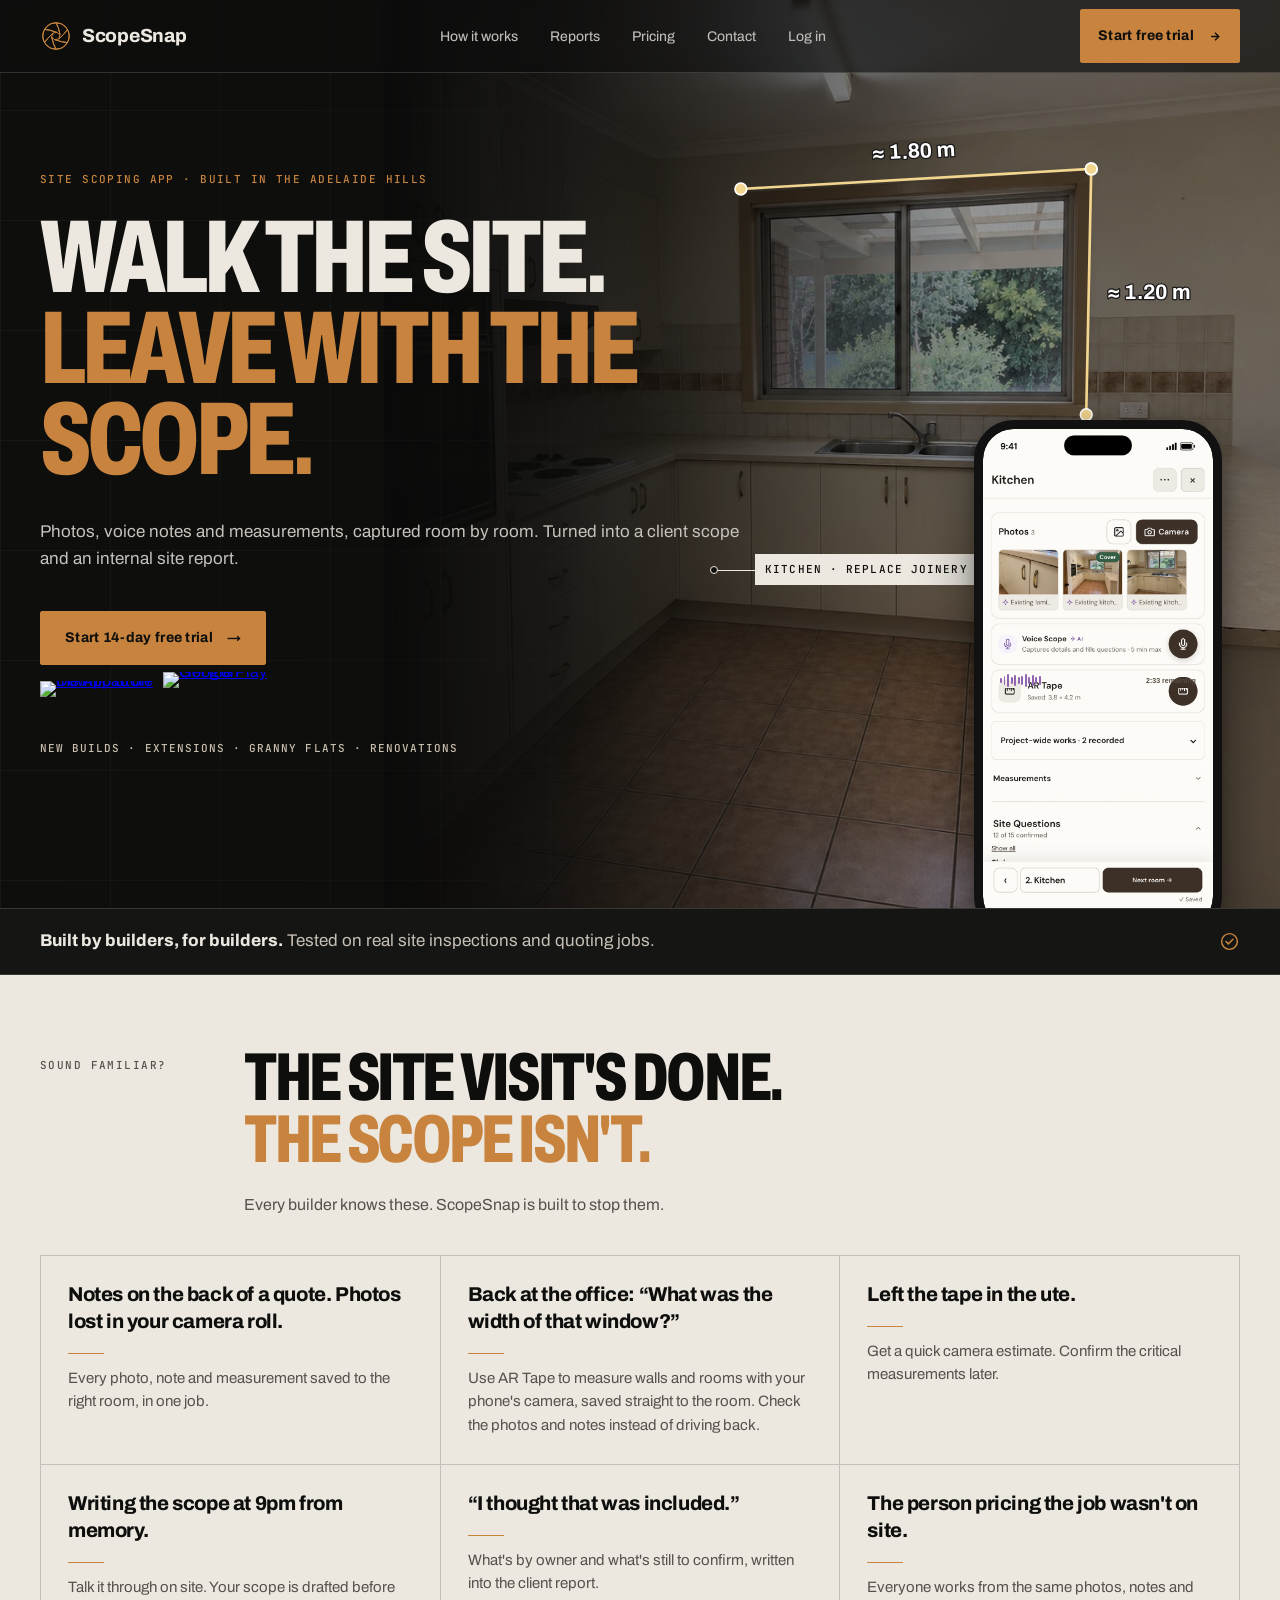
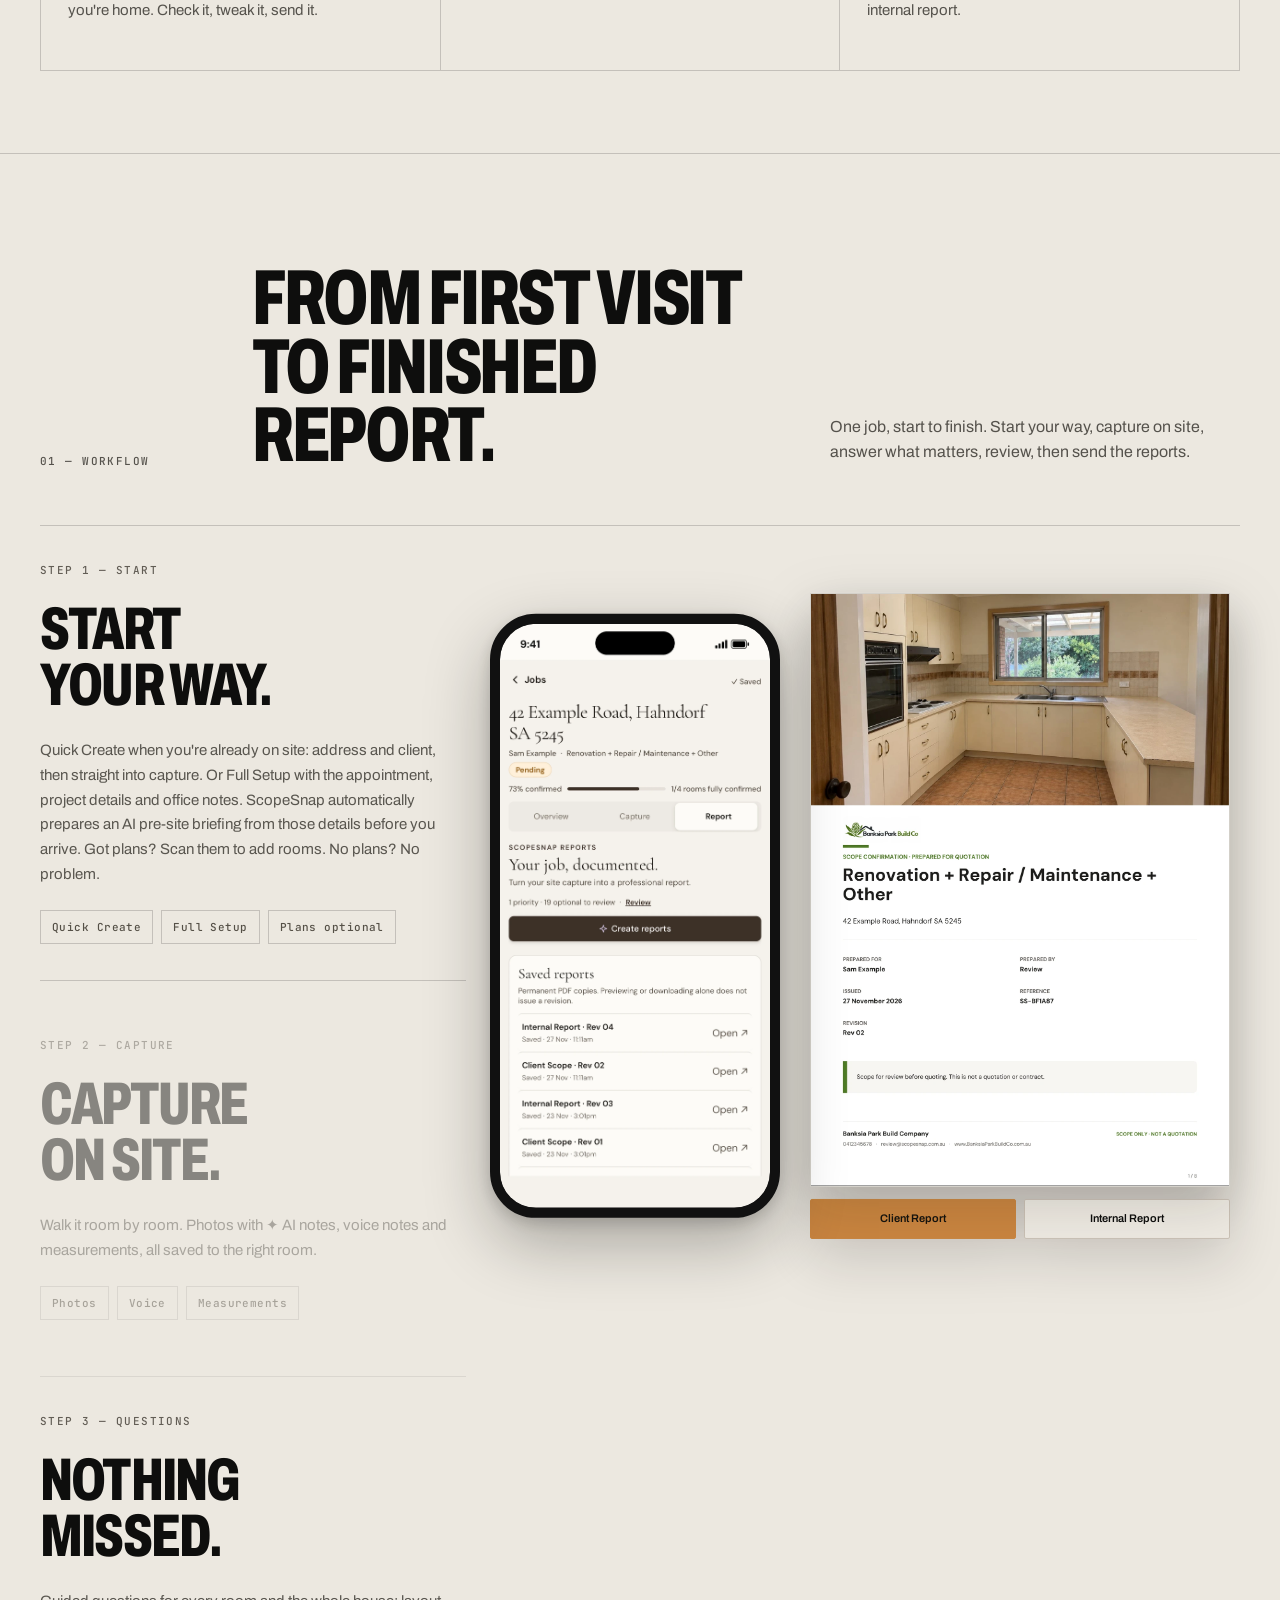
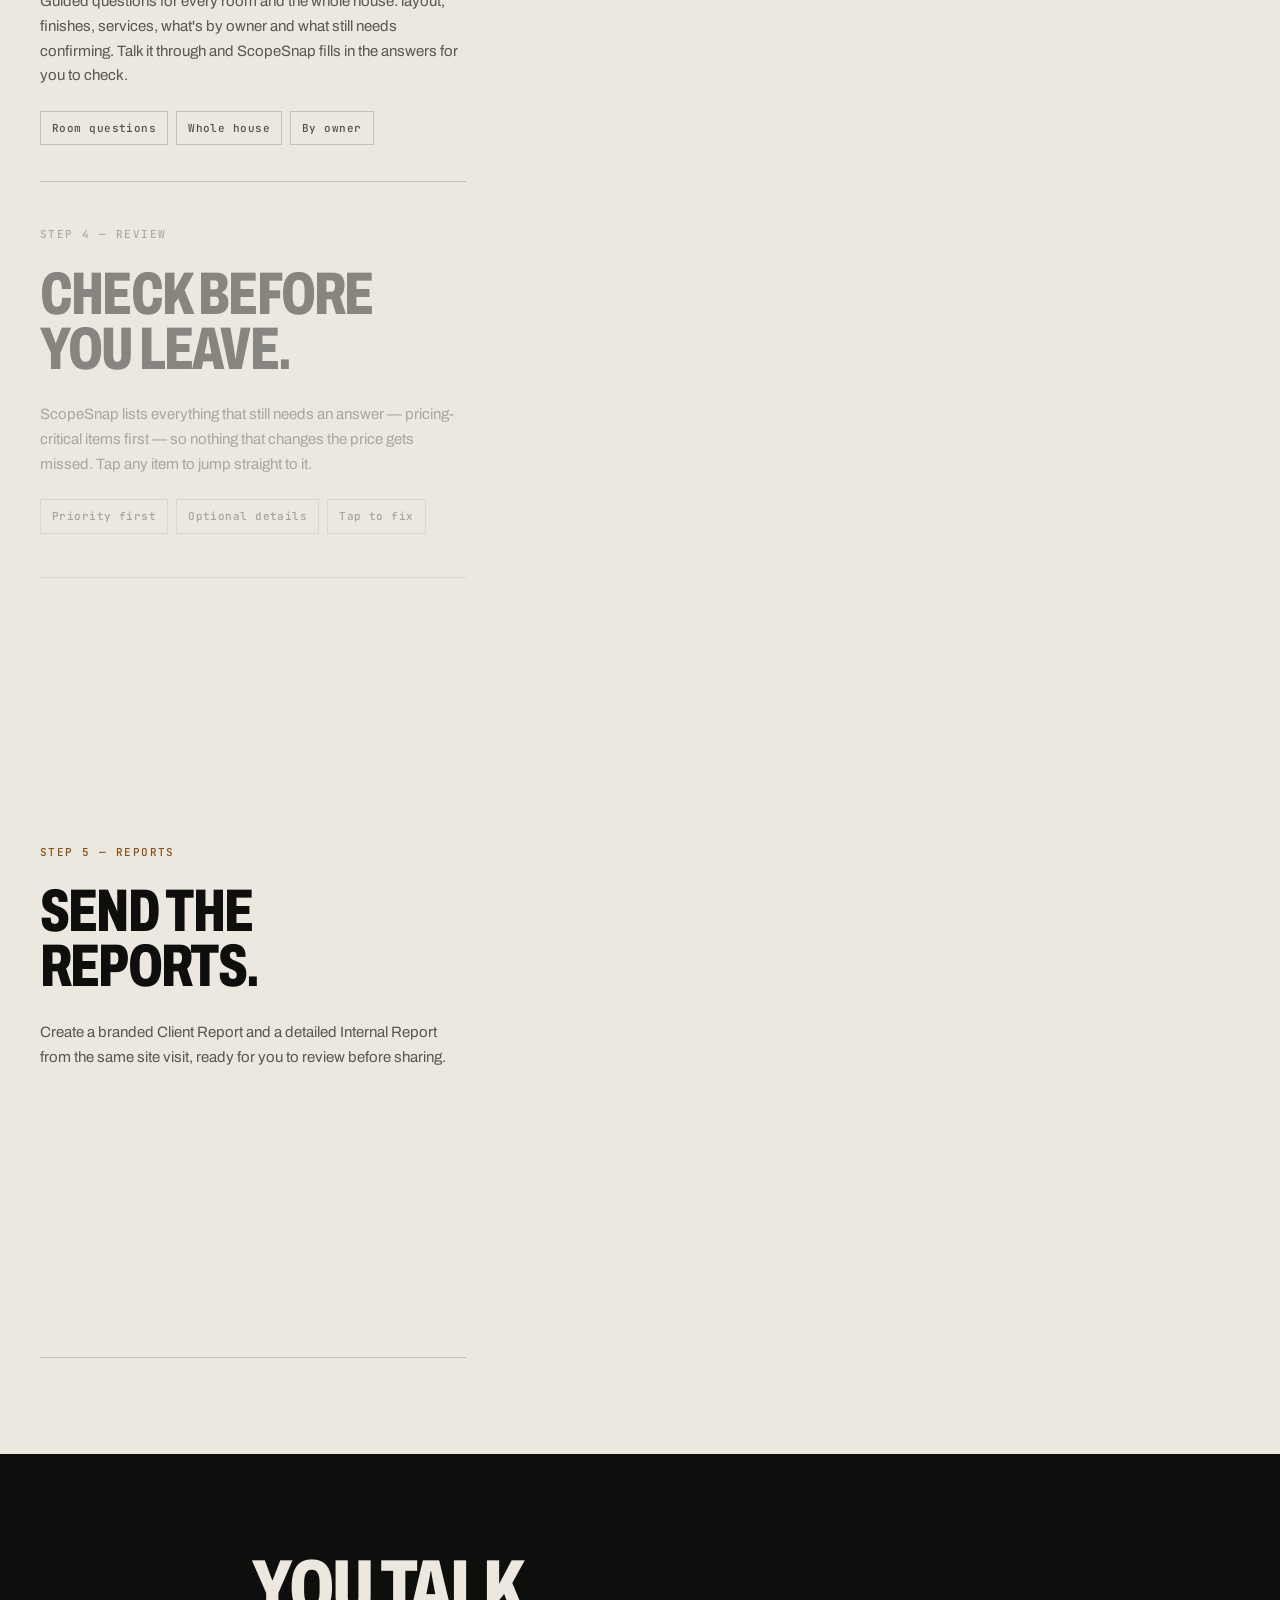
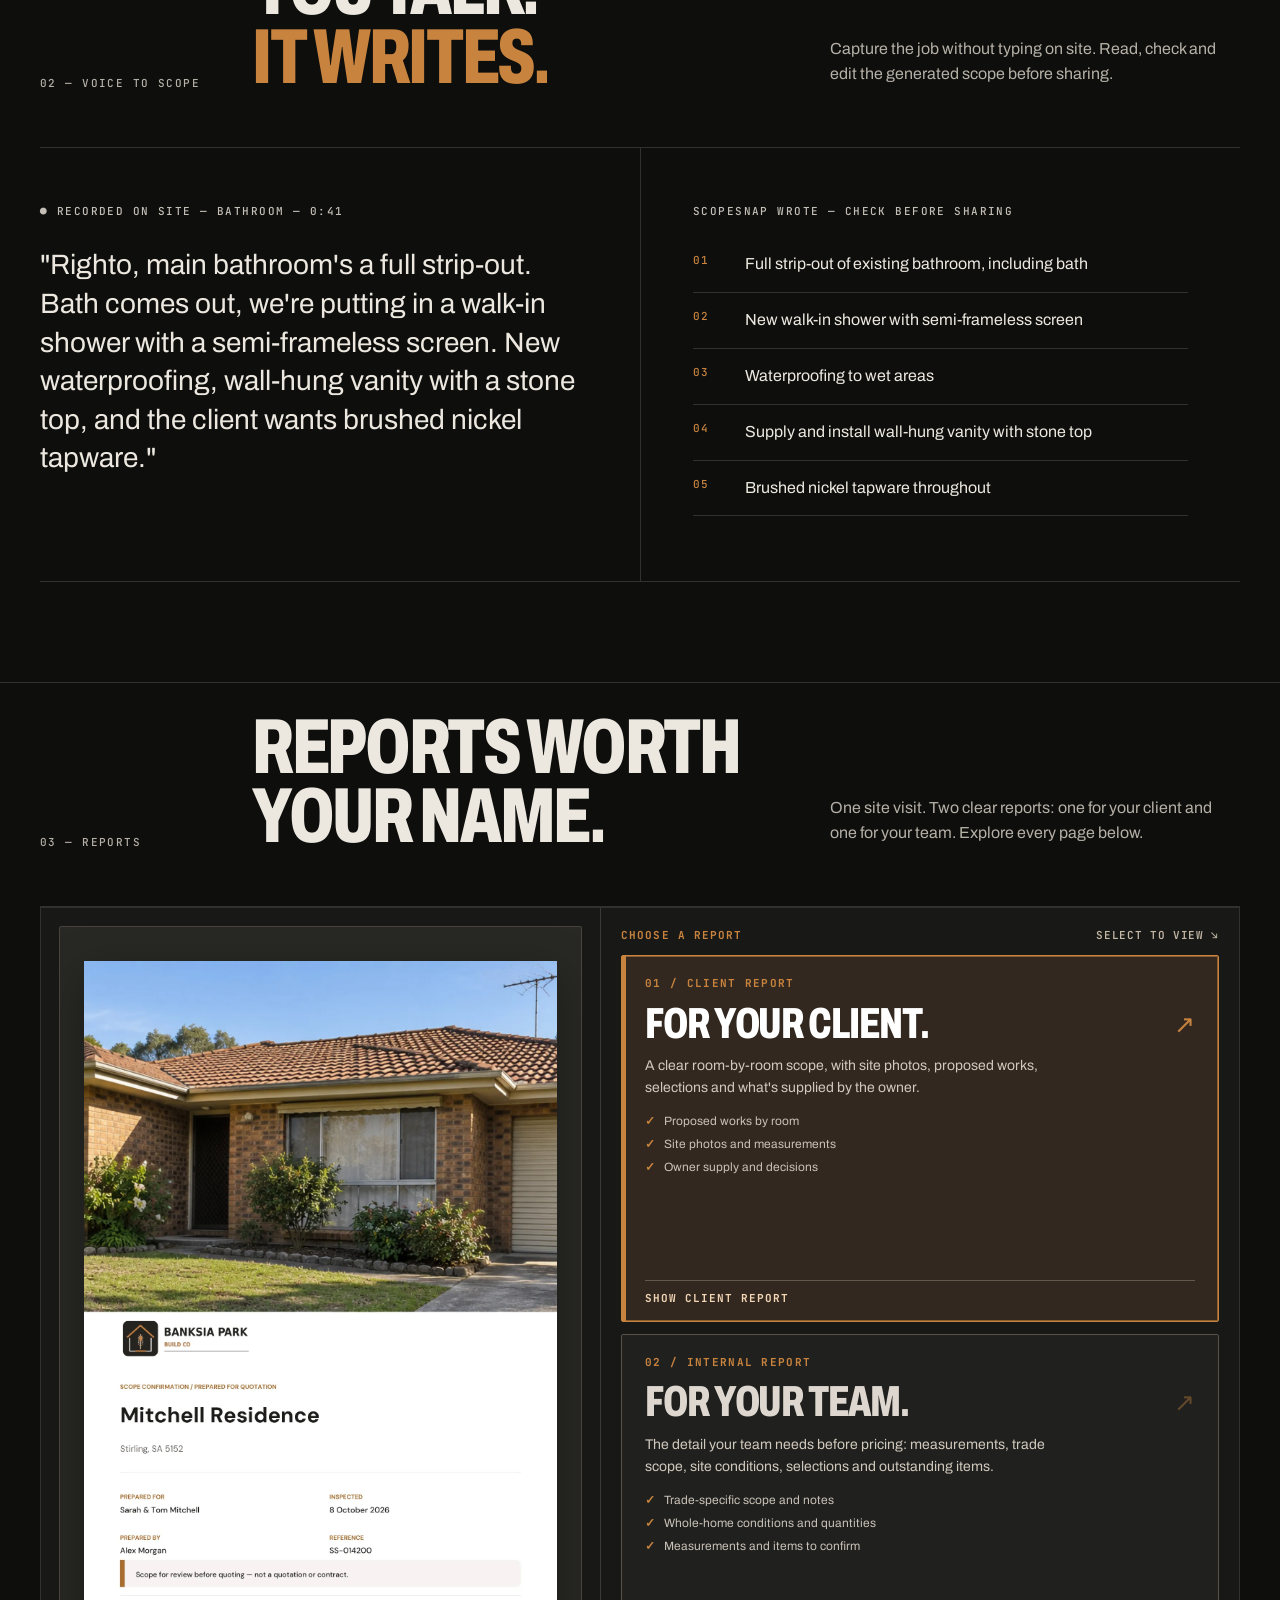
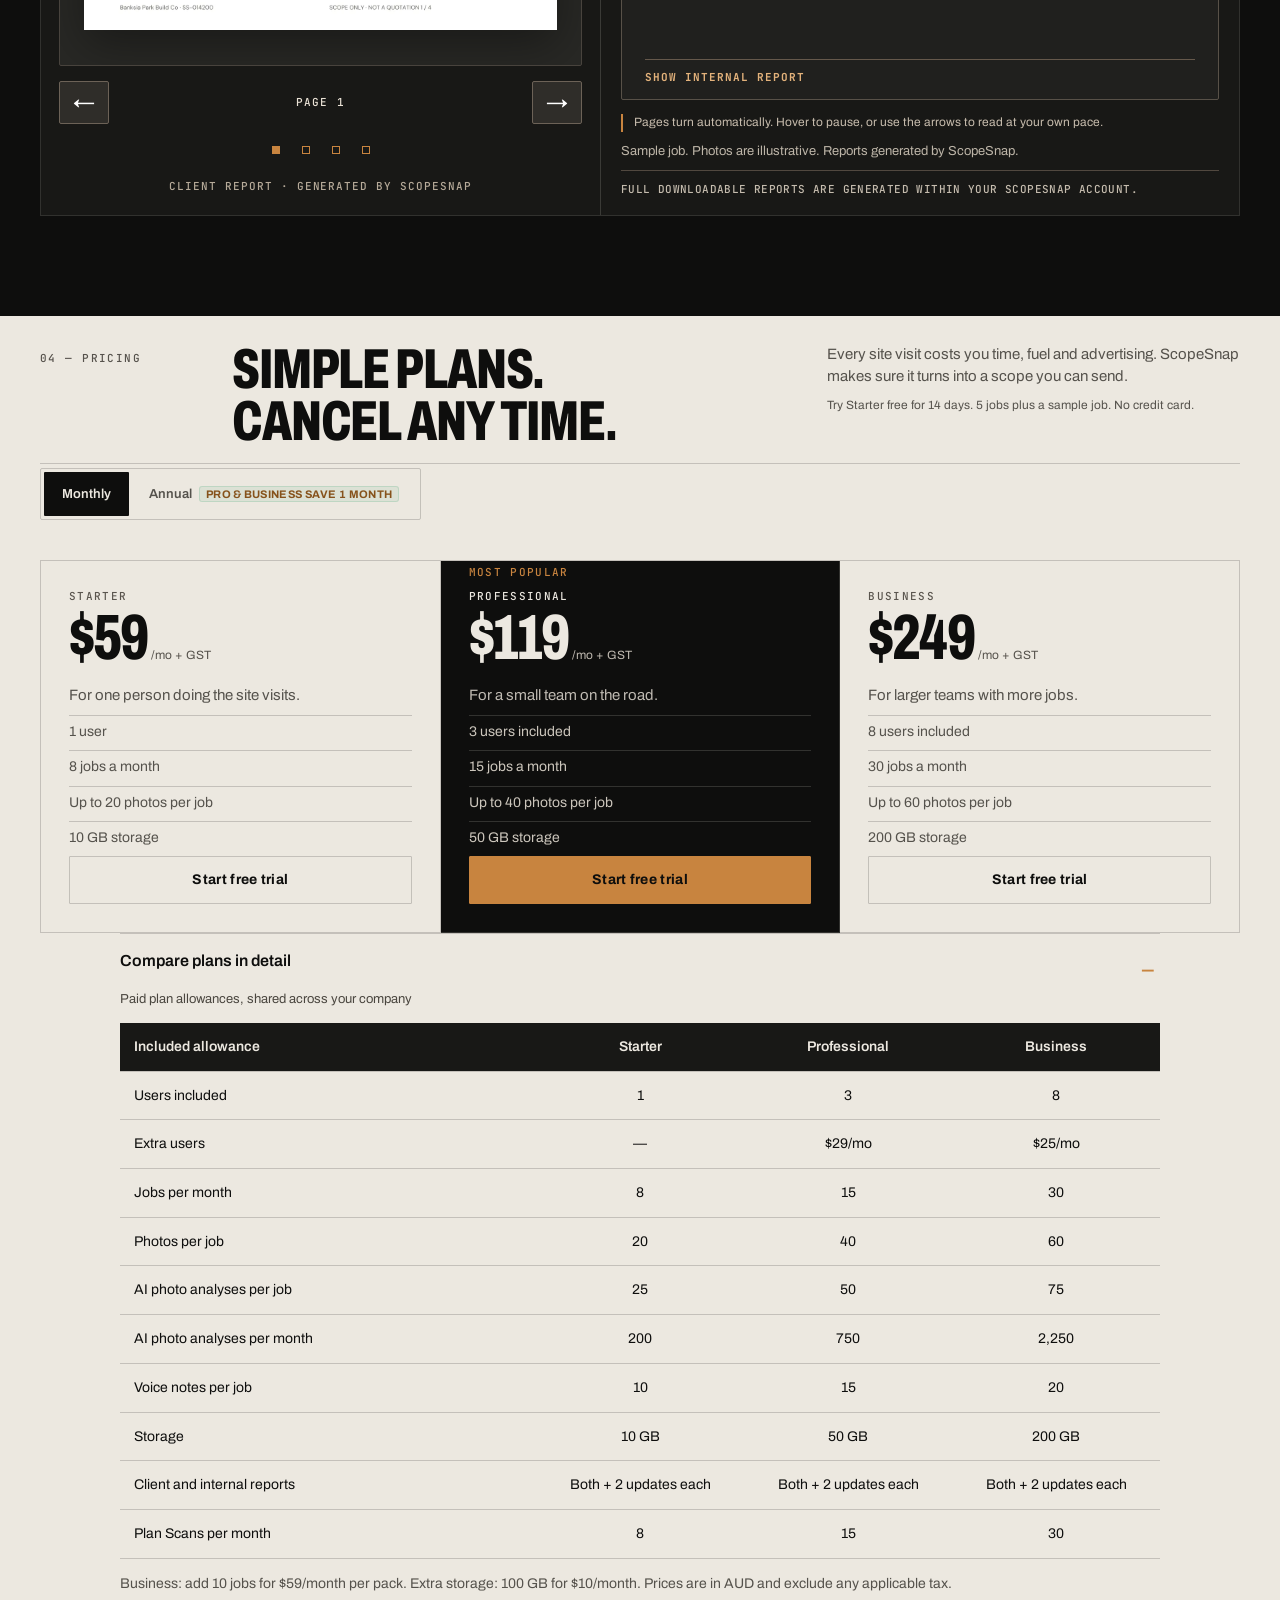
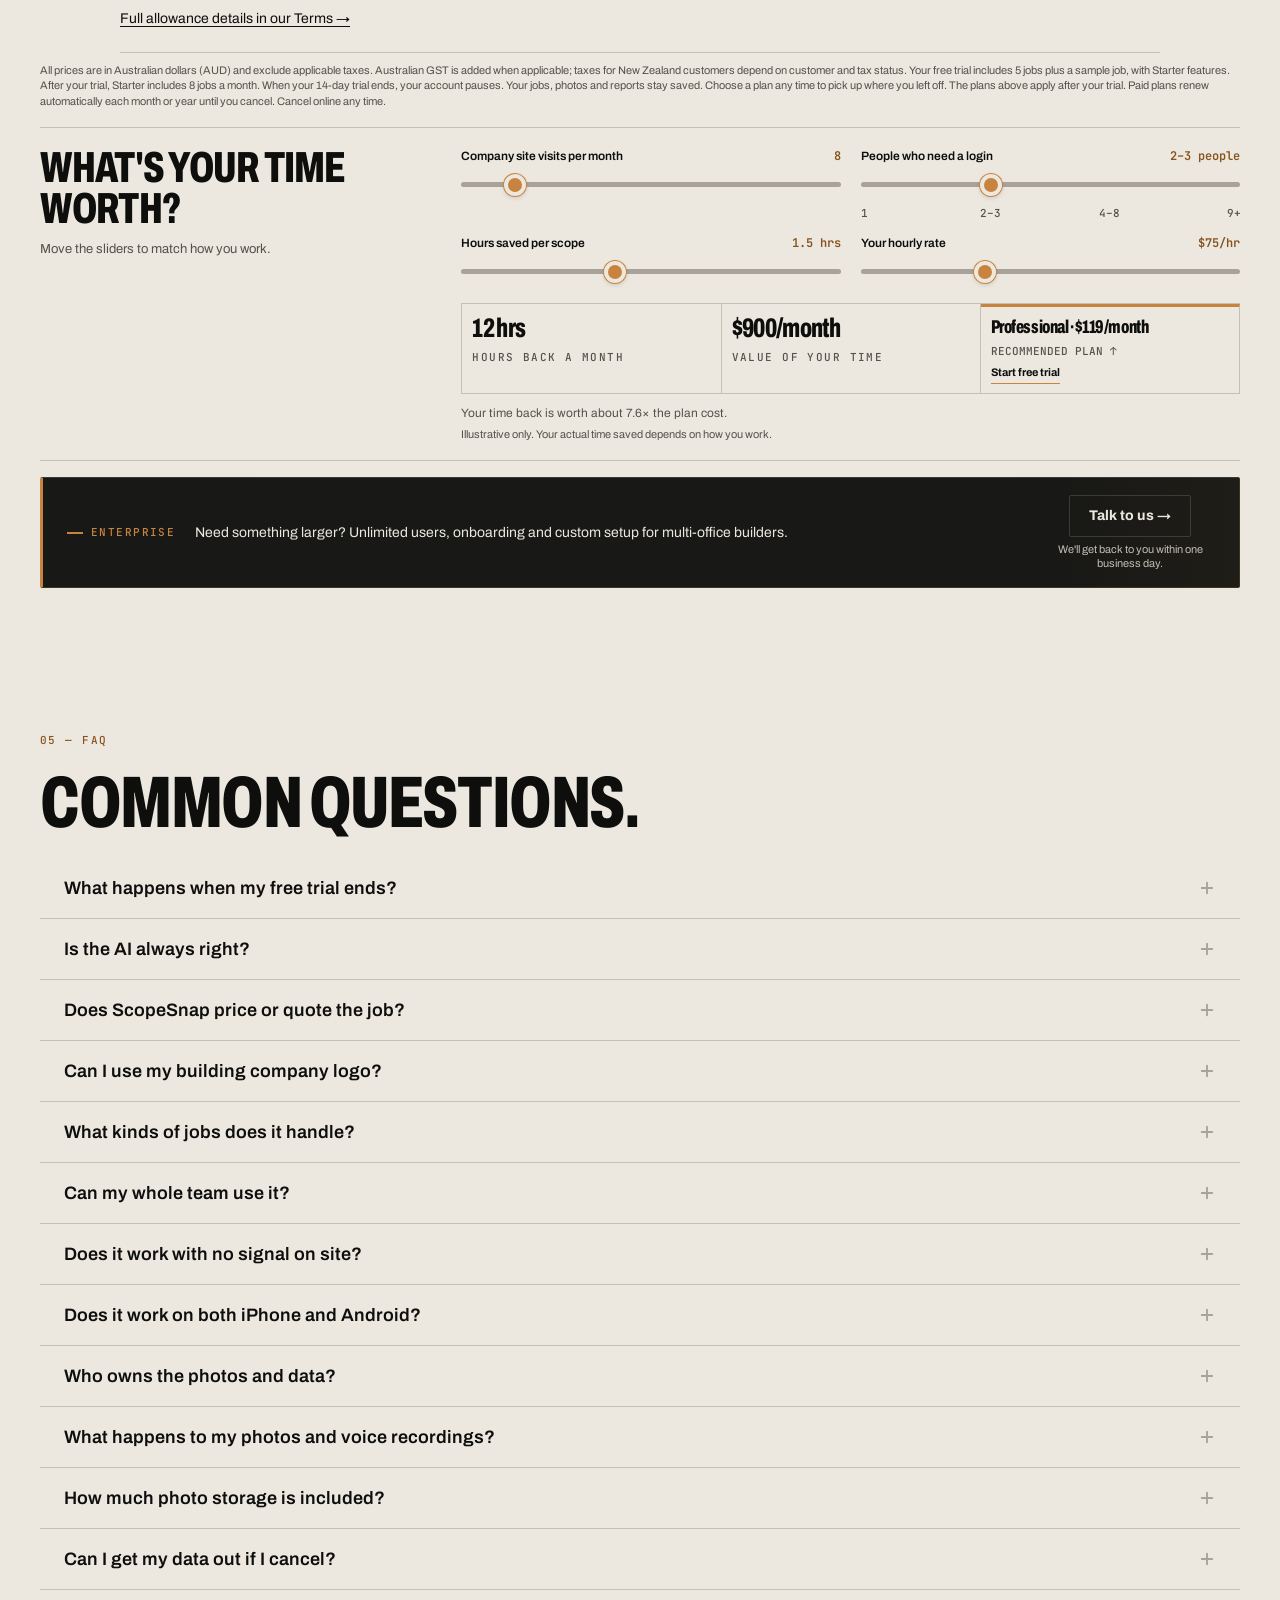
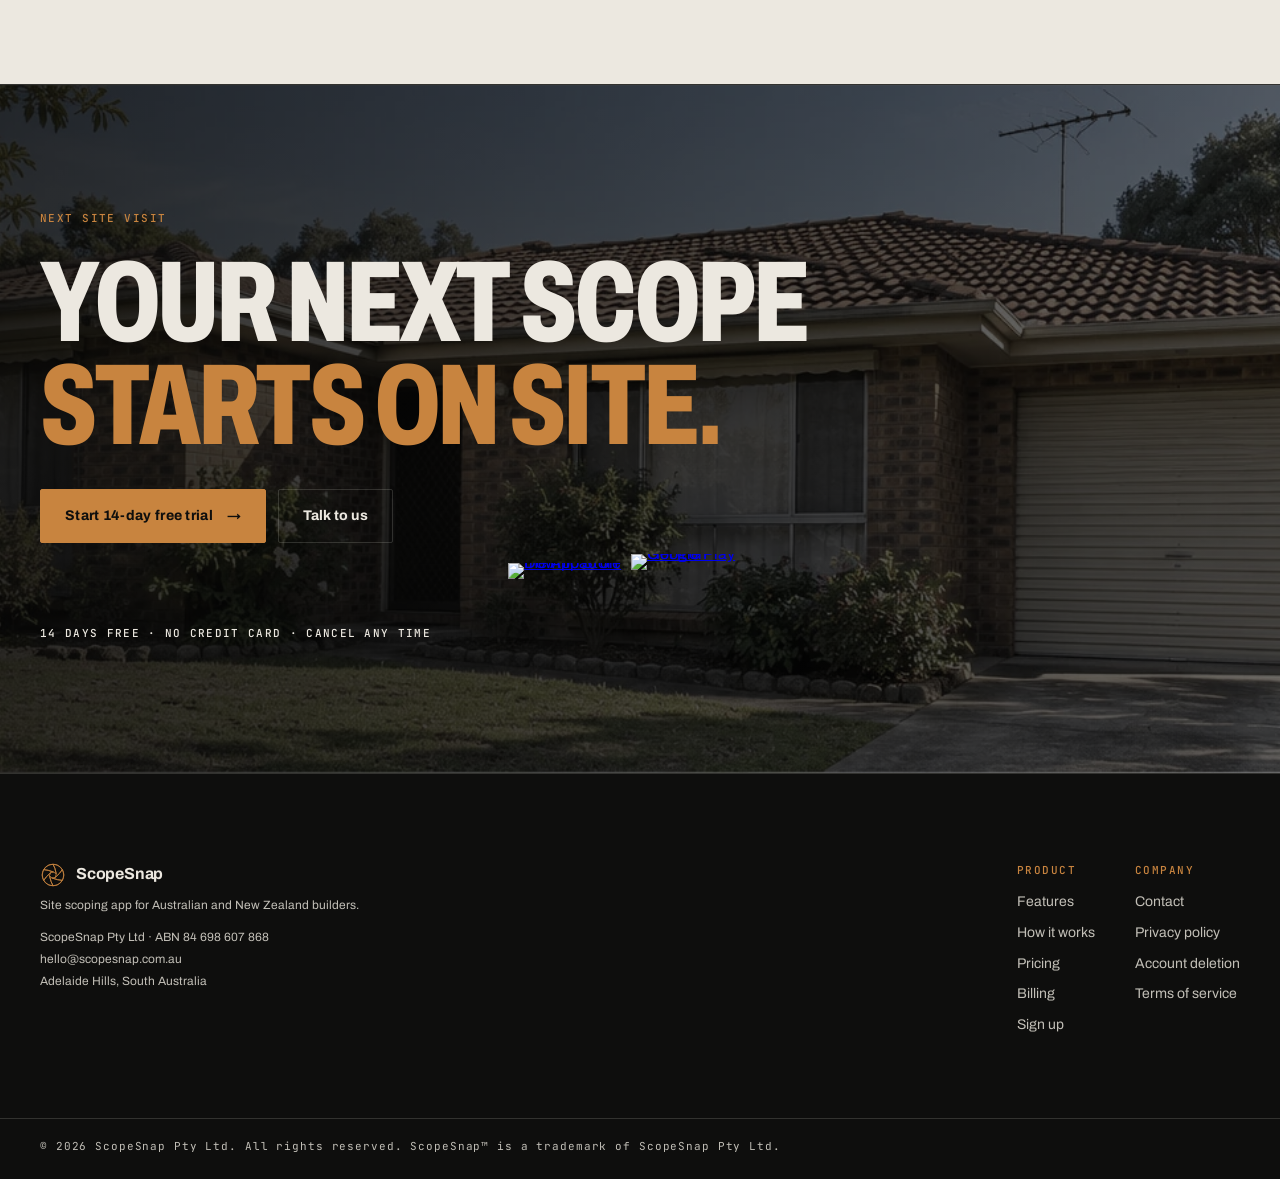
==== commit 29ced93f: "style: match iPhone screen aspect and thin rounded bezels" ====
--- a/index.html
+++ b/index.html
@@ -89,8 +89,8 @@
   <link rel="preload" as="image" href="/images/perf/hero-kitchen-mobile.webp?v=20261012mobile1" media="(max-width:650px)" fetchpriority="high"/>
   <link href="https://fonts.googleapis.com/css2?family=Archivo:wdth,wght@62..125,400..800&family=JetBrains+Mono:wght@400;500&family=Barlow+Condensed:wght@700;800&display=swap" rel="stylesheet" media="print" onload="this.media='all'"/>
   <noscript><link href="https://fonts.googleapis.com/css2?family=Archivo:wdth,wght@62..125,400..800&family=JetBrains+Mono:wght@400;500&family=Barlow+Condensed:wght@700;800&display=swap" rel="stylesheet"/></noscript>
-  <link rel="preload" as="image" href="/images/workflow/wf-01-start.webp?v=20261127-122" media="(min-width:1160px)" fetchpriority="low"/>
-  <link rel="preload" as="image" href="/images/workflow/wf-02-capture.webp?v=20261127-122" media="(min-width:1160px)" fetchpriority="low"/>
+  <link rel="preload" as="image" href="/images/workflow/wf-01-start.webp?v=20261127-130" media="(min-width:1160px)" fetchpriority="low"/>
+  <link rel="preload" as="image" href="/images/workflow/wf-02-capture.webp?v=20261127-130" media="(min-width:1160px)" fetchpriority="low"/>
   <link rel="stylesheet" href="/shared-critical.css?v=20261012fast2"/>
   <link rel="stylesheet" href="/shared.css?v=17" media="print" onload="this.media='all'"/>
   <link rel="stylesheet" href="/premium-showcase.css?v=20261010setout2" media="print" onload="this.media='all'"/>
@@ -204,7 +204,7 @@
        Site Questions and Additional Notes. Only the moving waveform and
        clock are drawn over their intentionally blank screenshot slots. -->
   <span class="so-hero-screen">
-   <img src="/images/perf/hero-phone.webp?v=20261127-122" width="1170" height="2532" alt="Actual ScopeSnap Kitchen room screen: three kitchen photos with AI descriptions, live Voice Scope recording, Open Tape Measure, Site Questions and Additional Notes" fetchpriority="low">
+   <img src="/images/perf/hero-phone.webp?v=20261127-130" width="1170" height="2532" alt="Actual ScopeSnap Kitchen room screen: three kitchen photos with AI descriptions, live Voice Scope recording, Open Tape Measure, Site Questions and Additional Notes" fetchpriority="low">
    <span class="so-live-waveform" aria-hidden="true">
     <i style="--wave-h:34%"></i><i style="--wave-h:64%"></i><i style="--wave-h:86%"></i>
     <i style="--wave-h:54%"></i><i style="--wave-h:74%"></i><i style="--wave-h:48%"></i>
@@ -256,7 +256,7 @@
        <h3>START<br>YOUR WAY.</h3>
        <p>Quick Create when you're already on site: address and client, then straight into capture. Or Full Setup with the appointment, project details and office notes. ScopeSnap automatically prepares an AI pre-site briefing from those details before you arrive. Got plans? Scan them to add rooms. No plans? No problem.</p>
        <ul class="wf-chips"><li>Quick Create</li><li>Full Setup</li><li>Plans optional</li></ul>
-       <div class="wf-mobile-phone"><img class="wf-mobile-shot" alt="ScopeSnap new job screen showing Quick Create and Full Setup options" data-wf-src="/images/workflow/wf-01-start.webp?v=20261127-122" loading="lazy" fetchpriority="low" width="1170" height="2532" decoding="async"></div>
+       <div class="wf-mobile-phone"><img class="wf-mobile-shot" alt="ScopeSnap new job screen showing Quick Create and Full Setup options" data-wf-src="/images/workflow/wf-01-start.webp?v=20261127-130" loading="lazy" fetchpriority="low" width="1170" height="2532" decoding="async"></div>
        
      </li>
 <li class="wf-step" data-step="2">
@@ -264,7 +264,7 @@
        <h3>CAPTURE<br>ON SITE.</h3>
        <p>Walk it room by room. Photos with ✦ AI notes, voice notes and measurements, all saved to the right room.</p>
        <ul class="wf-chips"><li>Photos</li><li>Voice</li><li>Measurements</li></ul>
-       <div class="wf-mobile-phone"><img class="wf-mobile-shot" alt="ScopeSnap Kitchen room with three real site photographs, Voice Scope and completed measurements" data-wf-src="/images/workflow/wf-02-capture.webp?v=20261127-122" loading="lazy" fetchpriority="low" width="1170" height="2532" decoding="async"></div>
+       <div class="wf-mobile-phone"><img class="wf-mobile-shot" alt="ScopeSnap Kitchen room with three real site photographs, Voice Scope and completed measurements" data-wf-src="/images/workflow/wf-02-capture.webp?v=20261127-130" loading="lazy" fetchpriority="low" width="1170" height="2532" decoding="async"></div>
        
      </li>
 <li class="wf-step" data-step="3">
@@ -272,7 +272,7 @@
        <h3>NOTHING<br>MISSED.</h3>
        <p>Guided questions for every room and the whole house: layout, finishes, services, what's by owner and what still needs confirming. Talk it through and ScopeSnap fills in the answers for you to check.</p>
        <ul class="wf-chips"><li>Room questions</li><li>Whole house</li><li>By owner</li></ul>
-       <div class="wf-mobile-phone"><img class="wf-mobile-shot" alt="ScopeSnap Kitchen site questions with answers selected for layout, cabinetry and finishes" data-wf-src="/images/workflow/wf-03-questions.webp?v=20261127-122" loading="lazy" fetchpriority="low" width="1170" height="2532" decoding="async"></div>
+       <div class="wf-mobile-phone"><img class="wf-mobile-shot" alt="ScopeSnap Kitchen site questions with answers selected for layout, cabinetry and finishes" data-wf-src="/images/workflow/wf-03-questions.webp?v=20261127-130" loading="lazy" fetchpriority="low" width="1170" height="2532" decoding="async"></div>
        
      </li>
 <li class="wf-step" data-step="4">
@@ -280,17 +280,17 @@
        <h3>CHECK BEFORE<br>YOU LEAVE.</h3>
        <p>ScopeSnap lists everything that still needs an answer — pricing-critical items first — so nothing that changes the price gets missed. Tap any item to jump straight to it.</p>
        <ul class="wf-chips"><li>Priority first</li><li>Optional details</li><li>Tap to fix</li></ul>
-       <div class="wf-mobile-phone"><img class="wf-mobile-shot" alt="ScopeSnap AI-drafted editable scope including actual kitchen renovation work wording" data-wf-src="/images/workflow/wf-04-review.webp?v=20261127-122" loading="lazy" fetchpriority="low" width="1170" height="2532" decoding="async"></div>
+       <div class="wf-mobile-phone"><img class="wf-mobile-shot" alt="ScopeSnap AI-drafted editable scope including actual kitchen renovation work wording" data-wf-src="/images/workflow/wf-04-review.webp?v=20261127-130" loading="lazy" fetchpriority="low" width="1170" height="2532" decoding="async"></div>
        
      </li>
 <li class="wf-step" data-step="5">
        <span class="wf-label">STEP 5 — REPORTS</span>
        <h3>SEND THE<br>REPORTS.</h3>
        <p>Create a branded Client Report and a detailed Internal Report from the same site visit, ready for you to review before sharing.</p>
-              <div class="wf-mobile-phone"><img class="wf-mobile-shot" alt="ScopeSnap report screen with Client Report and Internal Report creation options" data-wf-src="/images/workflow/wf-05-report.webp?v=20261127-122" loading="lazy" fetchpriority="low" width="1170" height="2532" decoding="async"></div>
+              <div class="wf-mobile-phone"><img class="wf-mobile-shot" alt="ScopeSnap report screen with Client Report and Internal Report creation options" data-wf-src="/images/workflow/wf-05-report.webp?v=20261127-130" loading="lazy" fetchpriority="low" width="1170" height="2532" decoding="async"></div>
        <div class="wf-mobile-report" data-wf-report data-show="client"><div class="wf-pages">
-      <img class="wf-page client" data-wf-src="/images/workflow/wf-05-client-page.webp?v=20261127-122" alt="Banksia Park Build Co branded Client Report kitchen page with site photographs and proposed works" width="1310" height="1853" loading="lazy">
-      <img class="wf-page internal" data-wf-src="/images/workflow/wf-05-internal-page.webp?v=20261127-122" alt="Banksia Park Build Co branded Internal Report kitchen trade-scope page with site photographs" width="1310" height="1853" loading="lazy">
+      <img class="wf-page client" data-wf-src="/images/workflow/wf-05-client-page.webp?v=20261127-130" alt="Banksia Park Build Co branded Client Report kitchen page with site photographs and proposed works" width="1310" height="1853" loading="lazy">
+      <img class="wf-page internal" data-wf-src="/images/workflow/wf-05-internal-page.webp?v=20261127-130" alt="Banksia Park Build Co branded Internal Report kitchen trade-scope page with site photographs" width="1310" height="1853" loading="lazy">
     </div><div class="wf-toggle" role="group" aria-label="Report type">
       <button type="button" data-wf-type="client" aria-pressed="true">Client Report</button>
       <button type="button" data-wf-type="internal" aria-pressed="false">Internal Report</button>
@@ -301,16 +301,16 @@
    <p class="ss-hint wf-swipe-hint">SWIPE TO SEE EACH STEP</p>
    <div class="wf-stage">
     <div class="wf-phone" aria-hidden="true">
-      <img class="wf-screen is-active" data-step="1" alt="" data-wf-src="/images/workflow/wf-01-start.webp?v=20261127-122" loading="lazy" width="1170" height="2532" decoding="async">
-      <img class="wf-screen" data-step="2" alt="" data-wf-src="/images/workflow/wf-02-capture.webp?v=20261127-122" loading="lazy" width="1170" height="2532" decoding="async">
-      <img class="wf-screen" data-step="3" alt="" data-wf-src="/images/workflow/wf-03-questions.webp?v=20261127-122" loading="lazy" fetchpriority="low" width="1170" height="2532" decoding="async">
-      <img class="wf-screen" data-step="4" alt="" data-wf-src="/images/workflow/wf-04-review.webp?v=20261127-122" loading="lazy" fetchpriority="low" width="1170" height="2532" decoding="async">
-      <img class="wf-screen" data-step="5" alt="" data-wf-src="/images/workflow/wf-05-report.webp?v=20261127-122" loading="lazy" fetchpriority="low" width="1170" height="2532" decoding="async">
+      <img class="wf-screen is-active" data-step="1" alt="" data-wf-src="/images/workflow/wf-01-start.webp?v=20261127-130" loading="lazy" width="1170" height="2532" decoding="async">
+      <img class="wf-screen" data-step="2" alt="" data-wf-src="/images/workflow/wf-02-capture.webp?v=20261127-130" loading="lazy" width="1170" height="2532" decoding="async">
+      <img class="wf-screen" data-step="3" alt="" data-wf-src="/images/workflow/wf-03-questions.webp?v=20261127-130" loading="lazy" fetchpriority="low" width="1170" height="2532" decoding="async">
+      <img class="wf-screen" data-step="4" alt="" data-wf-src="/images/workflow/wf-04-review.webp?v=20261127-130" loading="lazy" fetchpriority="low" width="1170" height="2532" decoding="async">
+      <img class="wf-screen" data-step="5" alt="" data-wf-src="/images/workflow/wf-05-report.webp?v=20261127-130" loading="lazy" fetchpriority="low" width="1170" height="2532" decoding="async">
     </div>
     <div class="wf-report" data-wf-report data-show="client" aria-hidden="true">
       <div class="wf-pages">
-      <img class="wf-page client" data-wf-src="/images/workflow/wf-05-client-page.webp?v=20261127-122" alt="Banksia Park Build Co branded Client Report kitchen page with site photographs and proposed works" width="1310" height="1853" loading="lazy">
-      <img class="wf-page internal" data-wf-src="/images/workflow/wf-05-internal-page.webp?v=20261127-122" alt="Banksia Park Build Co branded Internal Report kitchen trade-scope page with site photographs" width="1310" height="1853" loading="lazy">
+      <img class="wf-page client" data-wf-src="/images/workflow/wf-05-client-page.webp?v=20261127-130" alt="Banksia Park Build Co branded Client Report kitchen page with site photographs and proposed works" width="1310" height="1853" loading="lazy">
+      <img class="wf-page internal" data-wf-src="/images/workflow/wf-05-internal-page.webp?v=20261127-130" alt="Banksia Park Build Co branded Internal Report kitchen trade-scope page with site photographs" width="1310" height="1853" loading="lazy">
     </div>
       <div class="wf-toggle" role="group" aria-label="Report type">
       <button type="button" data-wf-type="client" aria-pressed="true">Client Report</button>
--- a/workflow.css
+++ b/workflow.css
@@ -14,9 +14,9 @@
 #features .wf-chips{display:flex;flex-wrap:wrap;gap:8px;padding:0;margin:0;list-style:none}
 #features .wf-chips li{font:500 10px/1.3 var(--ff-m);letter-spacing:.04em;border:1px solid var(--line-l);padding:9px 11px;color:#555047;white-space:nowrap}
 #features .wf-stage{--wf-phone-width:min(290px,calc((100vh - 50px) * .462));height:min(780px,calc(100vh - 24px));position:sticky;top:12px;display:flex;align-items:center;min-width:0;isolation:isolate}
-#features .wf-phone{position:absolute;top:50%;right:0;transform:translateY(-50%);width:var(--wf-phone-width);aspect-ratio:390/844;background:#F7F4EF;transition:right 560ms cubic-bezier(.2,.8,.2,1);border:10px solid #070707;border-radius:38px;box-shadow:0 25px 65px rgba(14,12,9,.30),0 5px 15px rgba(14,12,9,.16);overflow:hidden;z-index:2;box-sizing:border-box}
+#features .wf-phone{position:absolute;top:50%;right:0;transform:translateY(-50%);--wf-bezel:10px;width:calc(var(--wf-phone-width) - 2 * var(--wf-bezel));aspect-ratio:1170/2532;background:#111;transition:right 560ms cubic-bezier(.2,.8,.2,1);border:var(--wf-bezel) solid #111;border-radius:46px;box-shadow:0 25px 65px rgba(14,12,9,.30),0 5px 15px rgba(14,12,9,.16);overflow:hidden;z-index:2;box-sizing:content-box}
 #features.wf[data-active-step="5"] .wf-phone{right:calc(100% - var(--wf-phone-width))}
-#features .wf-screen{position:absolute;inset:0;display:block;width:100%;height:100%;object-fit:cover;object-position:top;opacity:0;transition:opacity 250ms ease;border-radius:27px;pointer-events:none}
+#features .wf-screen{position:absolute;inset:0;display:block;width:100%;height:100%;object-fit:cover;object-position:top;opacity:0;transition:opacity 250ms ease;border-radius:35px;pointer-events:none}
 #features .wf-screen.is-active{opacity:1;z-index:1}
 #features .wf-report{position:absolute;left:320px;top:50%;width:420px;opacity:0;transform:translate(20px,-50%);transition:opacity 400ms ease,transform 400ms ease;pointer-events:none;z-index:1;filter:drop-shadow(0 18px 27px rgba(14,12,9,.18))}
 #features .wf-report.is-active{opacity:1;transform:translate(0,-50%);pointer-events:auto}
@@ -40,8 +40,8 @@
  #features .wf-step h3{font-size:clamp(42px,10vw,64px);margin-bottom:12px}
  #features .wf-step p{max-width:680px;font-size:15px;line-height:1.6;margin-bottom:16px}
  #features .wf-label{margin-bottom:10px;color:#945d25}
- #features .wf-mobile-phone{display:block;box-sizing:border-box;width:236px;height:400px;margin:20px auto 0;background:#080808;border:9px solid #080808;border-radius:32px;overflow:hidden;box-shadow:0 17px 38px rgba(14,12,9,.19)}
- #features .wf-mobile-shot{display:block;width:100%;height:auto;min-height:0;object-fit:cover;object-position:top;border-radius:23px}
+ #features .wf-mobile-phone{display:block;box-sizing:border-box;width:236px;height:auto;margin:20px auto 0;background:#111;border:8px solid #111;border-radius:38px;overflow:hidden;box-shadow:0 17px 38px rgba(14,12,9,.19)}
+ #features .wf-mobile-shot{display:block;width:100%;height:auto;aspect-ratio:1170/2532;min-height:0;object-fit:cover;object-position:top;border-radius:29px}
  #features .wf-mobile-report{display:block;width:min(100%,300px);margin:20px auto 0}
  #features .wf-mobile-report .wf-toggle{display:grid;grid-template-columns:1fr 1fr;gap:8px;width:100%;margin:12px 0 0}
  #features .wf-mobile-report .wf-toggle button{font-size:12px;min-height:42px}
--- a/site-polish.css
+++ b/site-polish.css
@@ -52,8 +52,8 @@
   #features .wf-step:first-child{border-top:1px solid var(--line-l)}
   #features .wf-step h3{font-size:36px!important;margin-bottom:10px}
   #features .wf-step p{margin-bottom:12px}
-  #features .wf-mobile-phone{width:200px;height:340px;margin:16px auto 0!important;border-width:8px;border-radius:28px}
-  #features .wf-mobile-shot{border-radius:20px}
+  #features .wf-mobile-phone{width:200px;height:auto;margin:16px auto 0!important;border-width:7px;border-color:#111;border-radius:32px}
+  #features .wf-mobile-shot{border-radius:26px}
   #features .wf-step[data-step="5"] .wf-mobile-phone{display:none}
   #features .wf-mobile-report{width:100%;margin:16px 0 0}
   #features .wf-dots{margin-top:8px}
@@ -121,3 +121,27 @@
 #pricing #roiJobCount,#pricing #roiLoginsValue,#pricing #roiHoursValue,#pricing #roiRateValue,
 #faq .eyebrow.so-mono{color:#86521B!important}
 #pricing #plan-comparison caption{color:#4A463F!important}
+
+/* 1.2.2 phone frames: rounded iPhone silhouette, no duplicated notch/status bar.
+   The screenshots include their own status bar and Dynamic Island. */
+.so-phone.so-hero-phone{
+  background:#111;border:9px solid #111;border-radius:40px;
+  box-shadow:0 28px 60px rgba(0,0,0,.45),0 6px 18px rgba(0,0,0,.22);
+}
+.so-phone.so-hero-phone .so-hero-screen{overflow:hidden;border-radius:30px;aspect-ratio:1170/2532}
+.so-phone.so-hero-phone .so-hero-screen>img{display:block;width:100%;height:100%;aspect-ratio:1170/2532;object-fit:cover;border-radius:30px}
+@media(max-width:800px){
+  .so-phone.so-hero-phone{border-width:7px;border-radius:32px}
+  .so-phone.so-hero-phone .so-hero-screen,
+  .so-phone.so-hero-phone .so-hero-screen>img{border-radius:25px}
+}
+@media(max-width:650px){
+  body.site-setout .so-phone.so-hero-phone{border-width:6px;border-radius:30px}
+  body.site-setout .so-phone.so-hero-phone .so-hero-screen,
+  body.site-setout .so-phone.so-hero-phone .so-hero-screen>img{border-radius:24px}
+}
+@media(max-width:600px){
+  .so-phone.so-hero-phone{border-width:6px;border-radius:26px}
+  .so-phone.so-hero-phone .so-hero-screen,
+  .so-phone.so-hero-phone .so-hero-screen>img{border-radius:21px}
+}
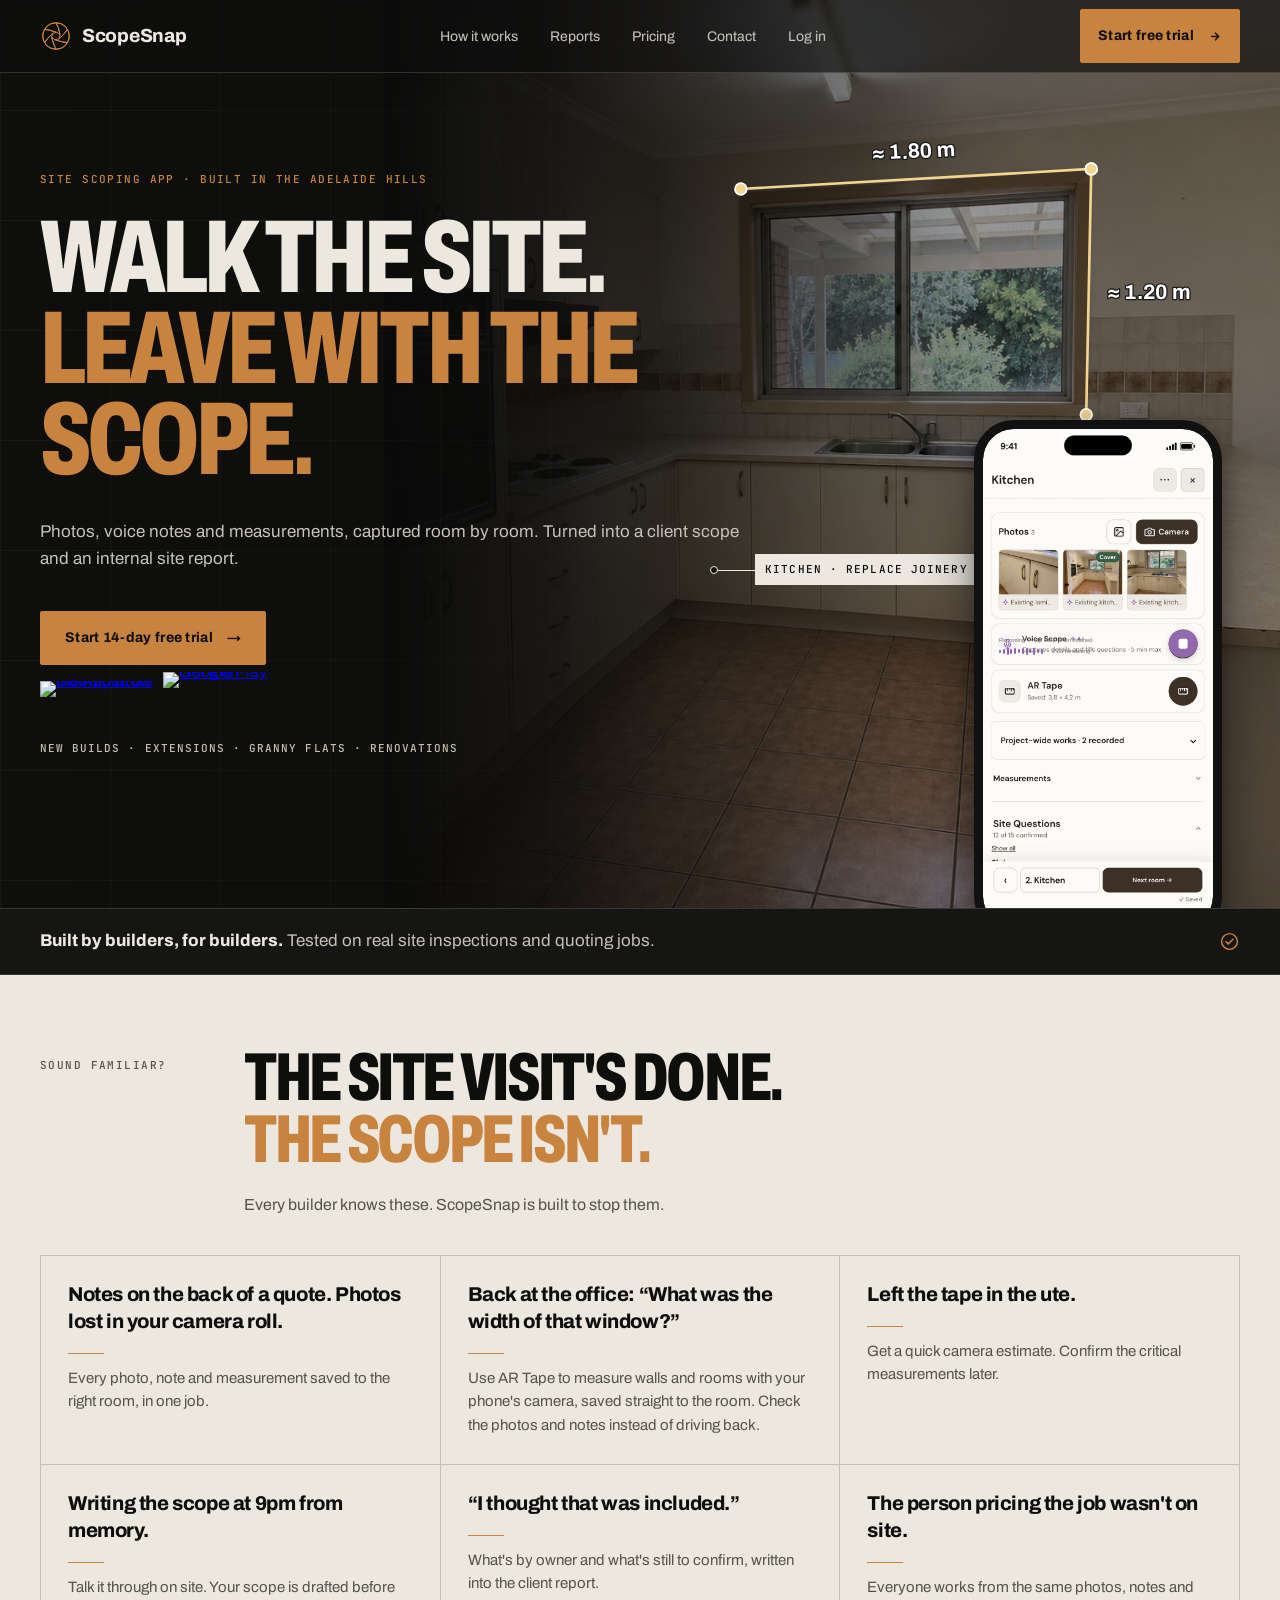
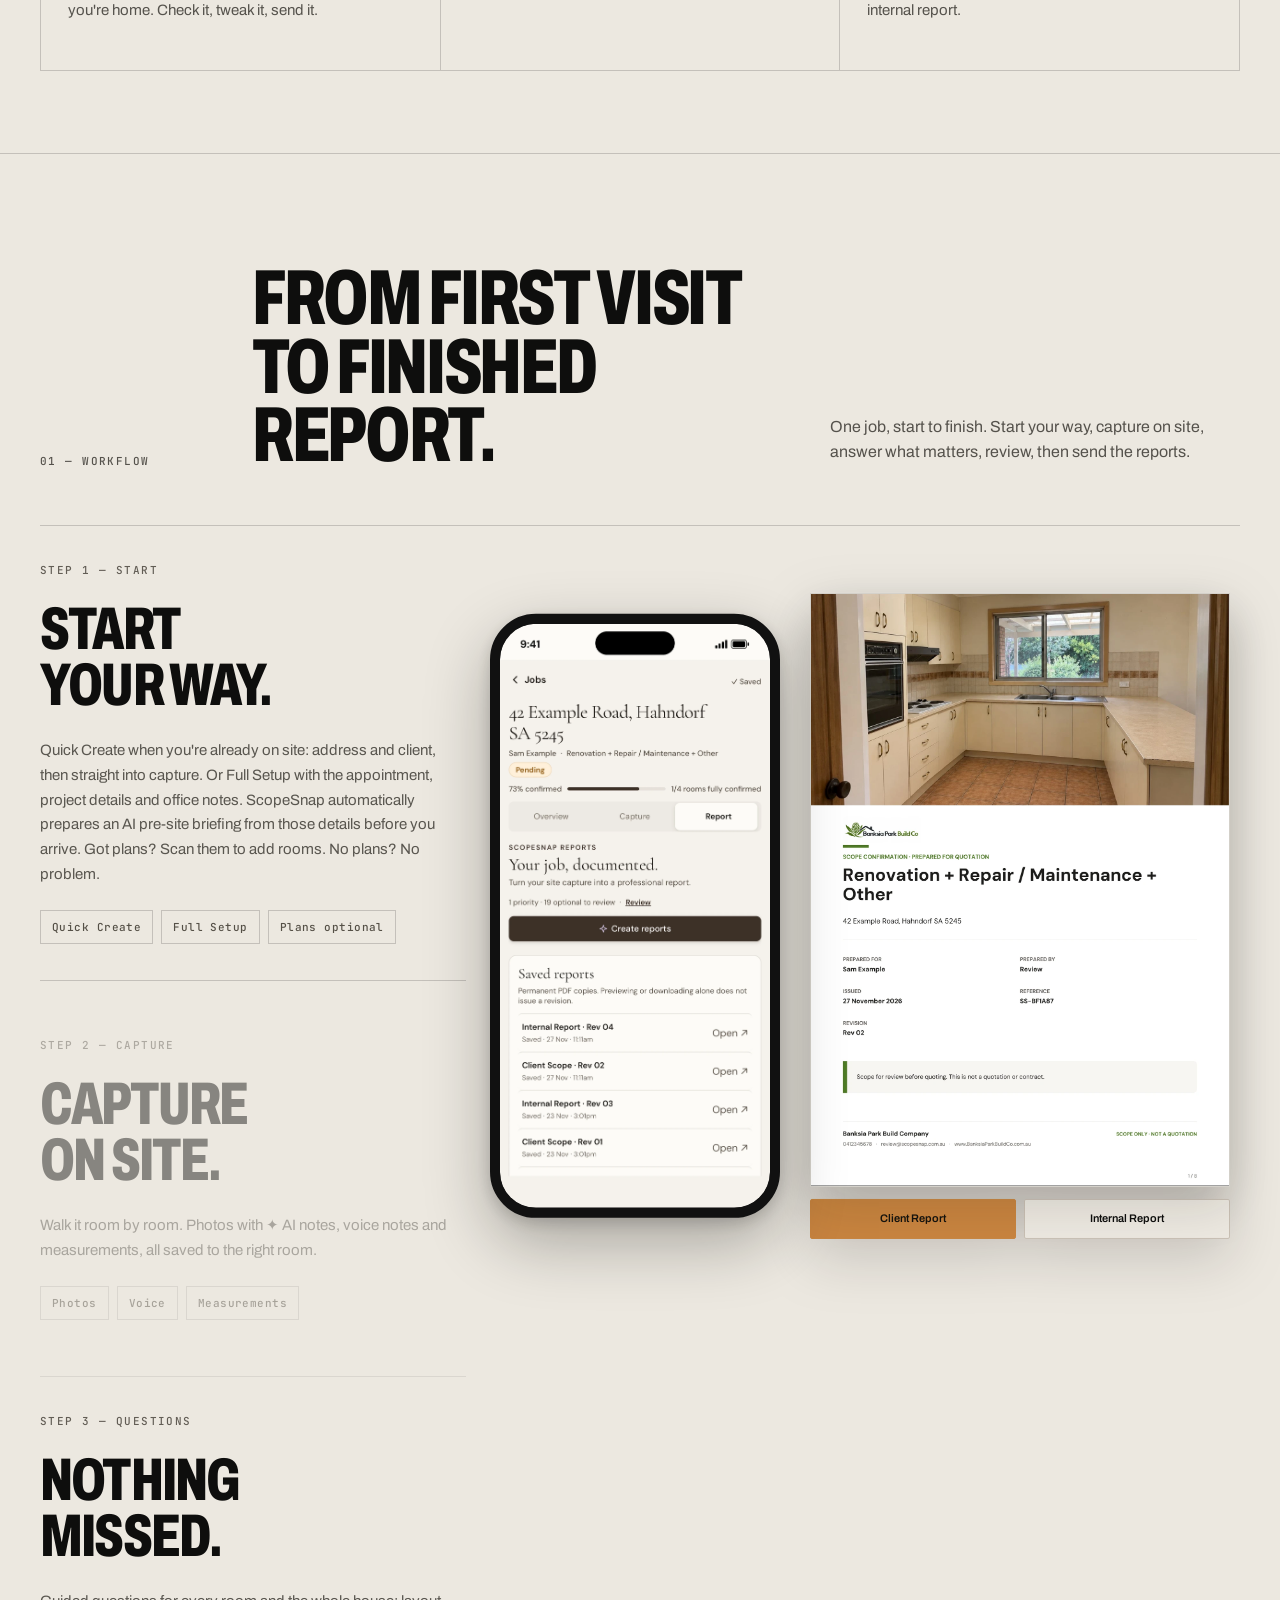
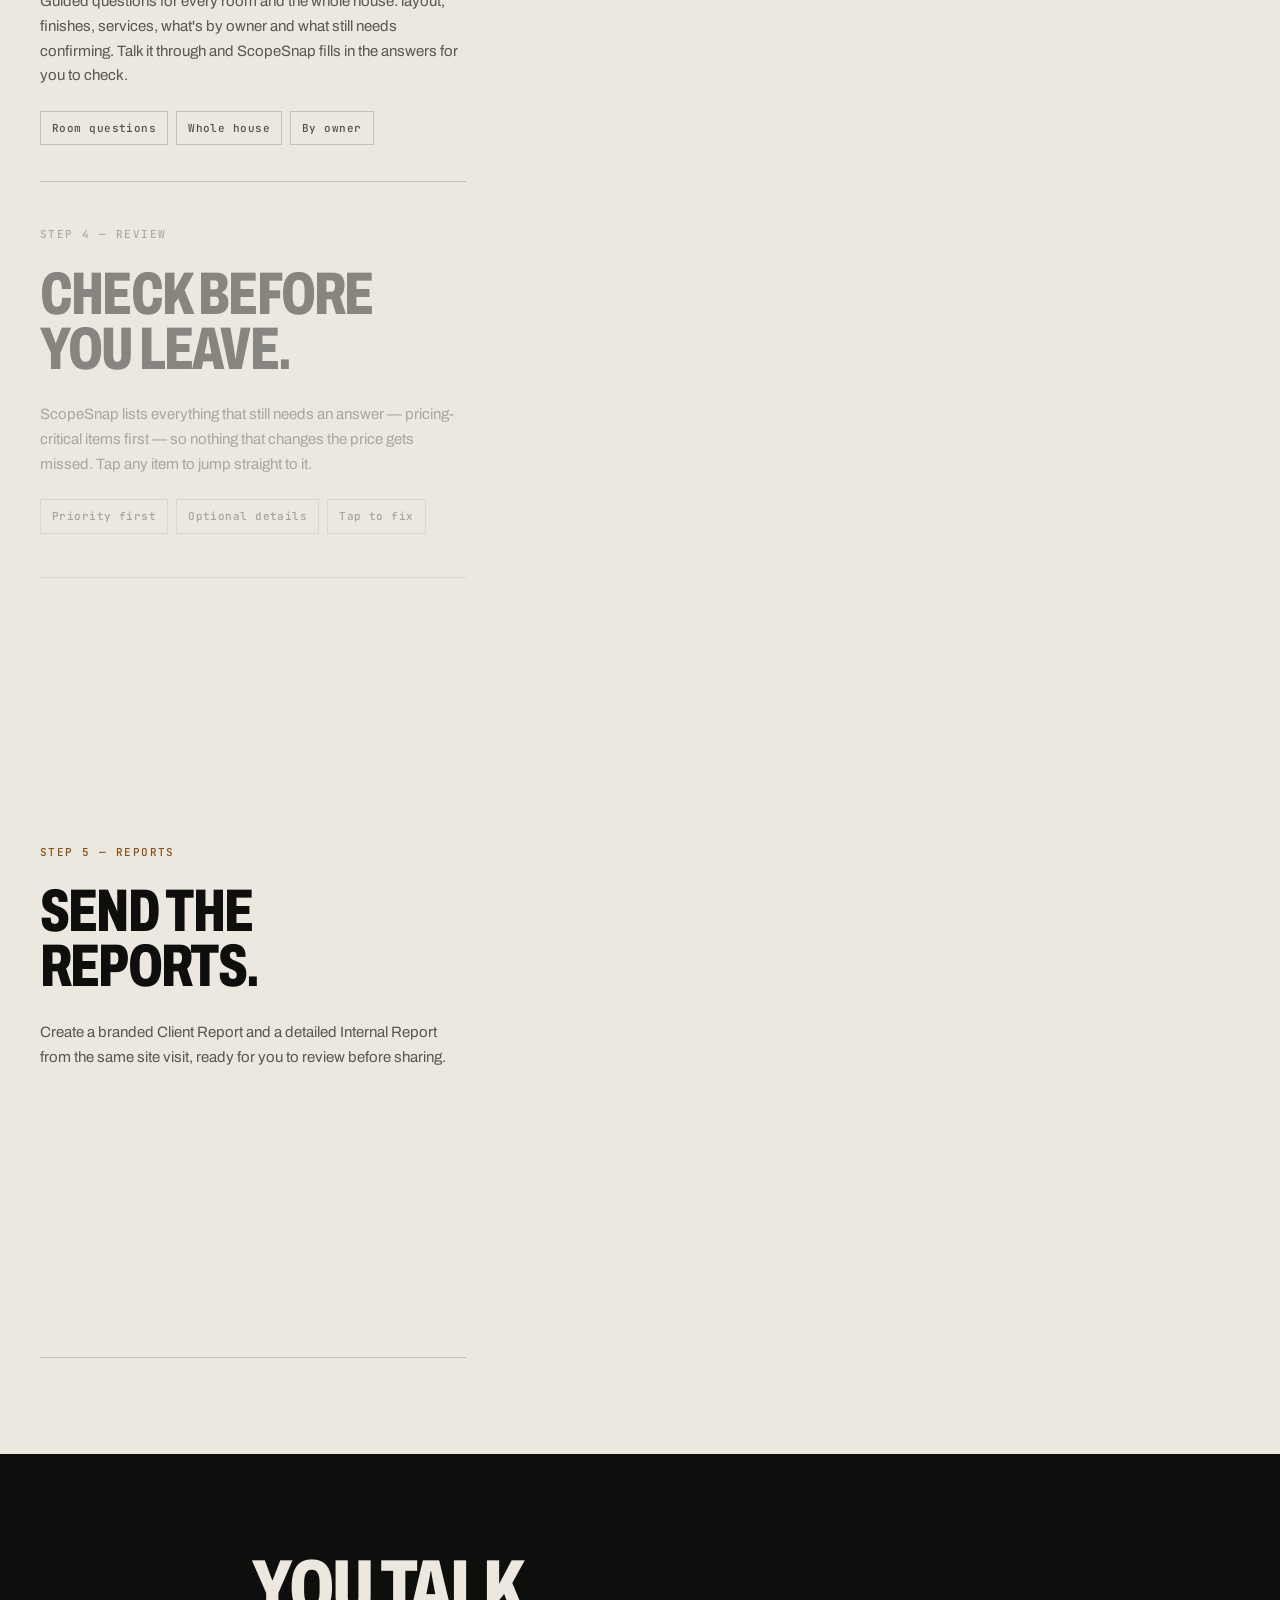
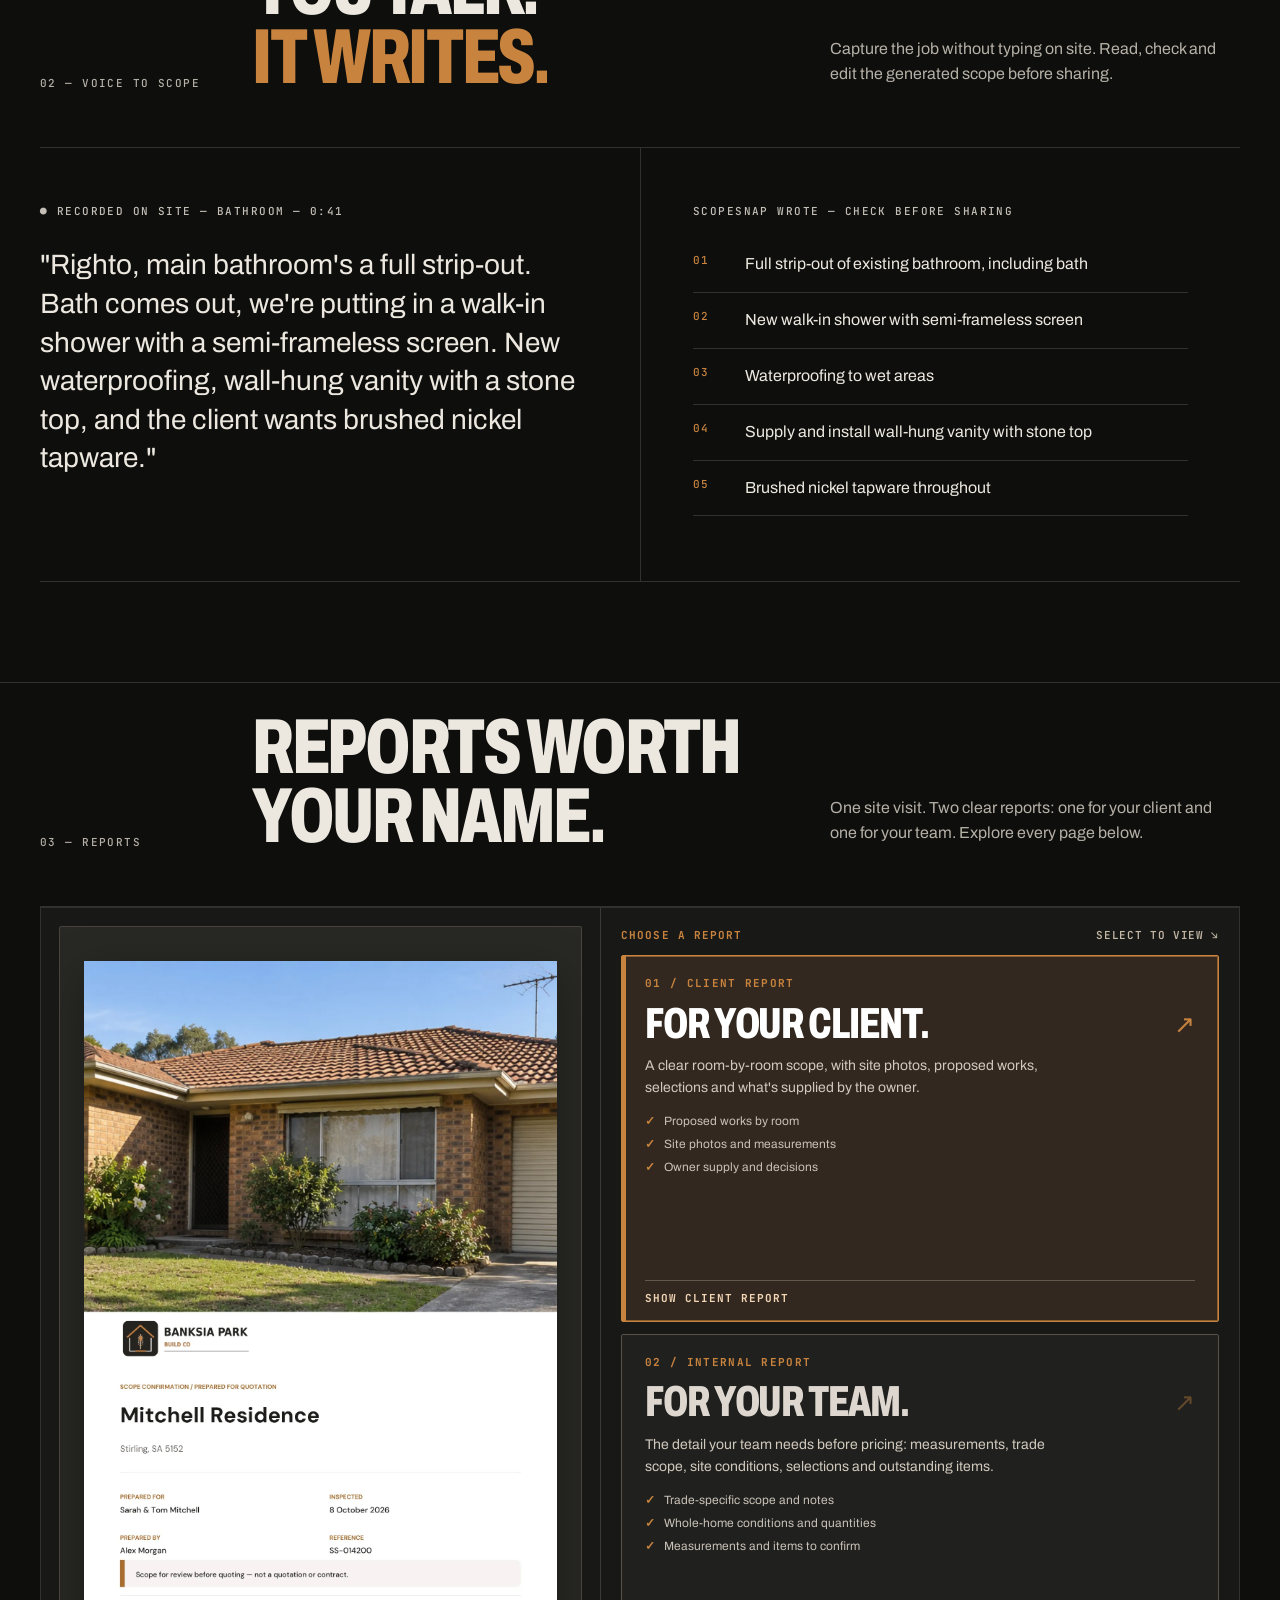
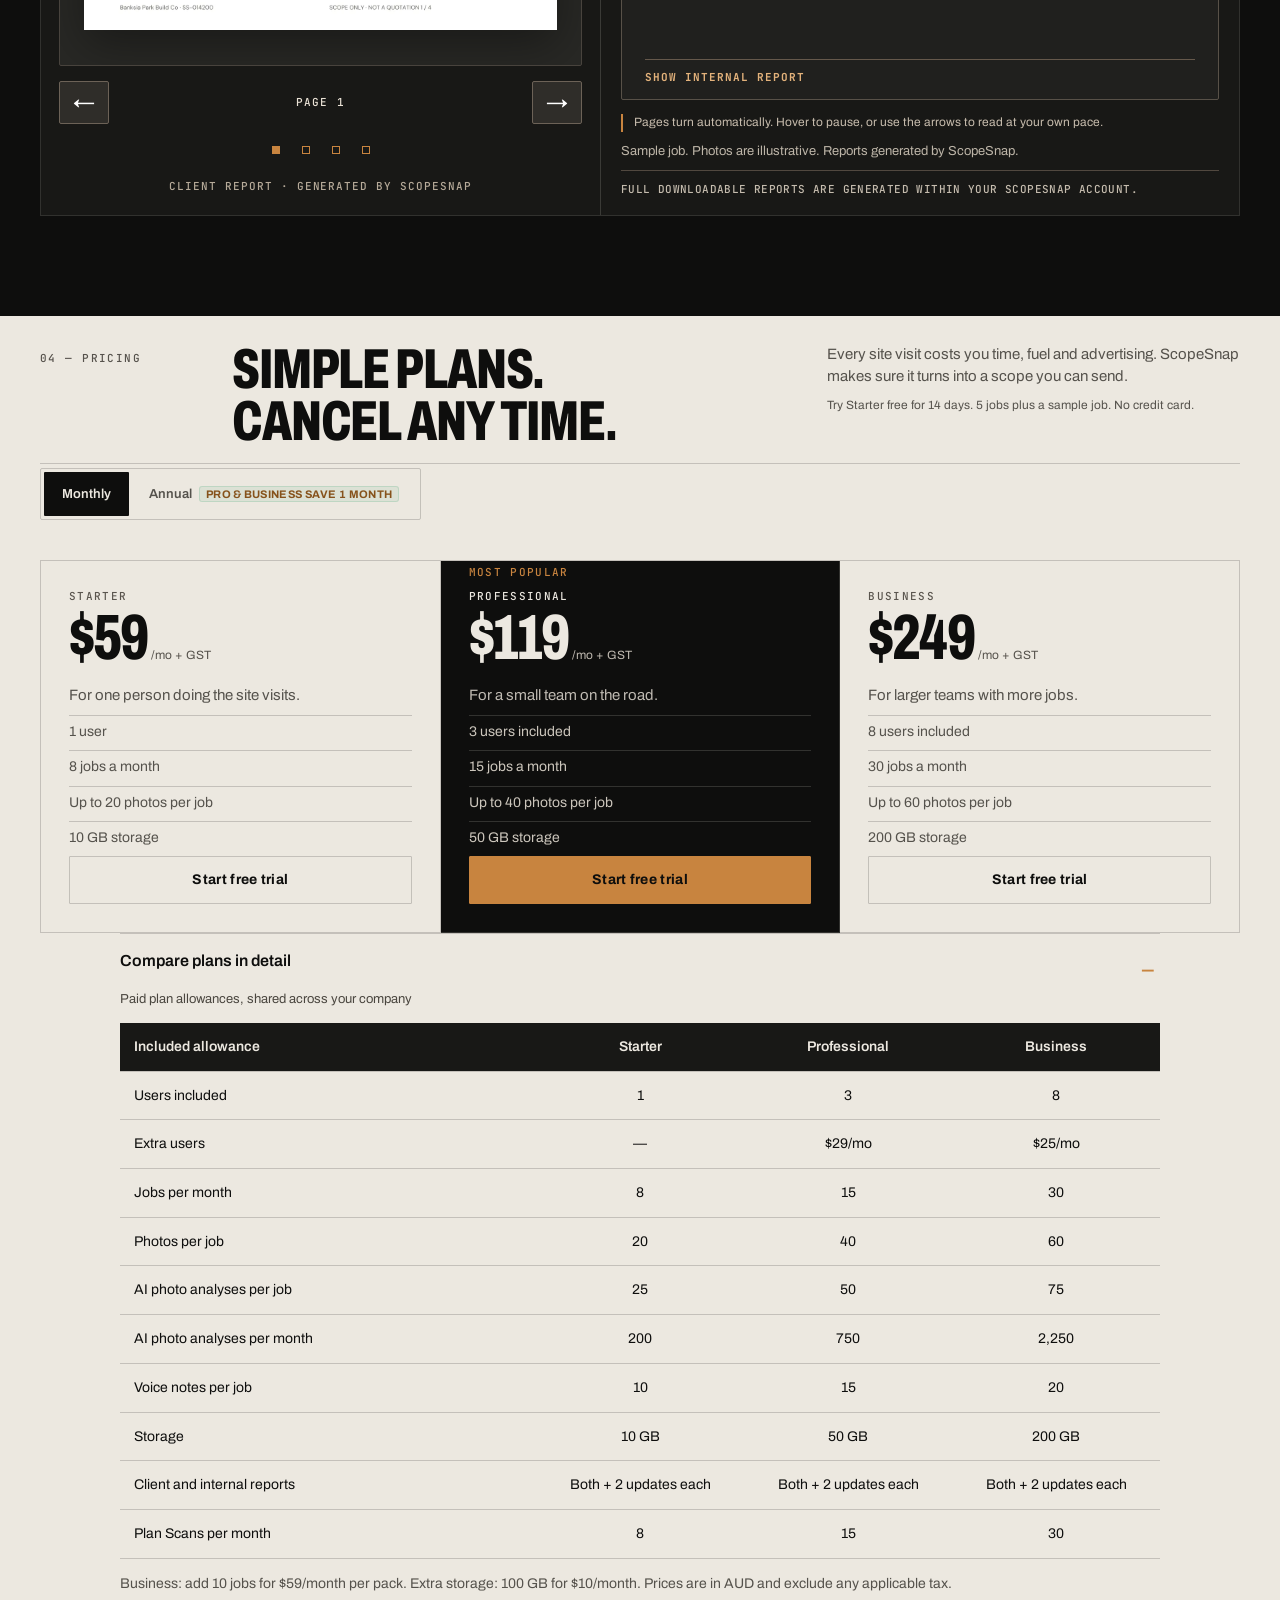
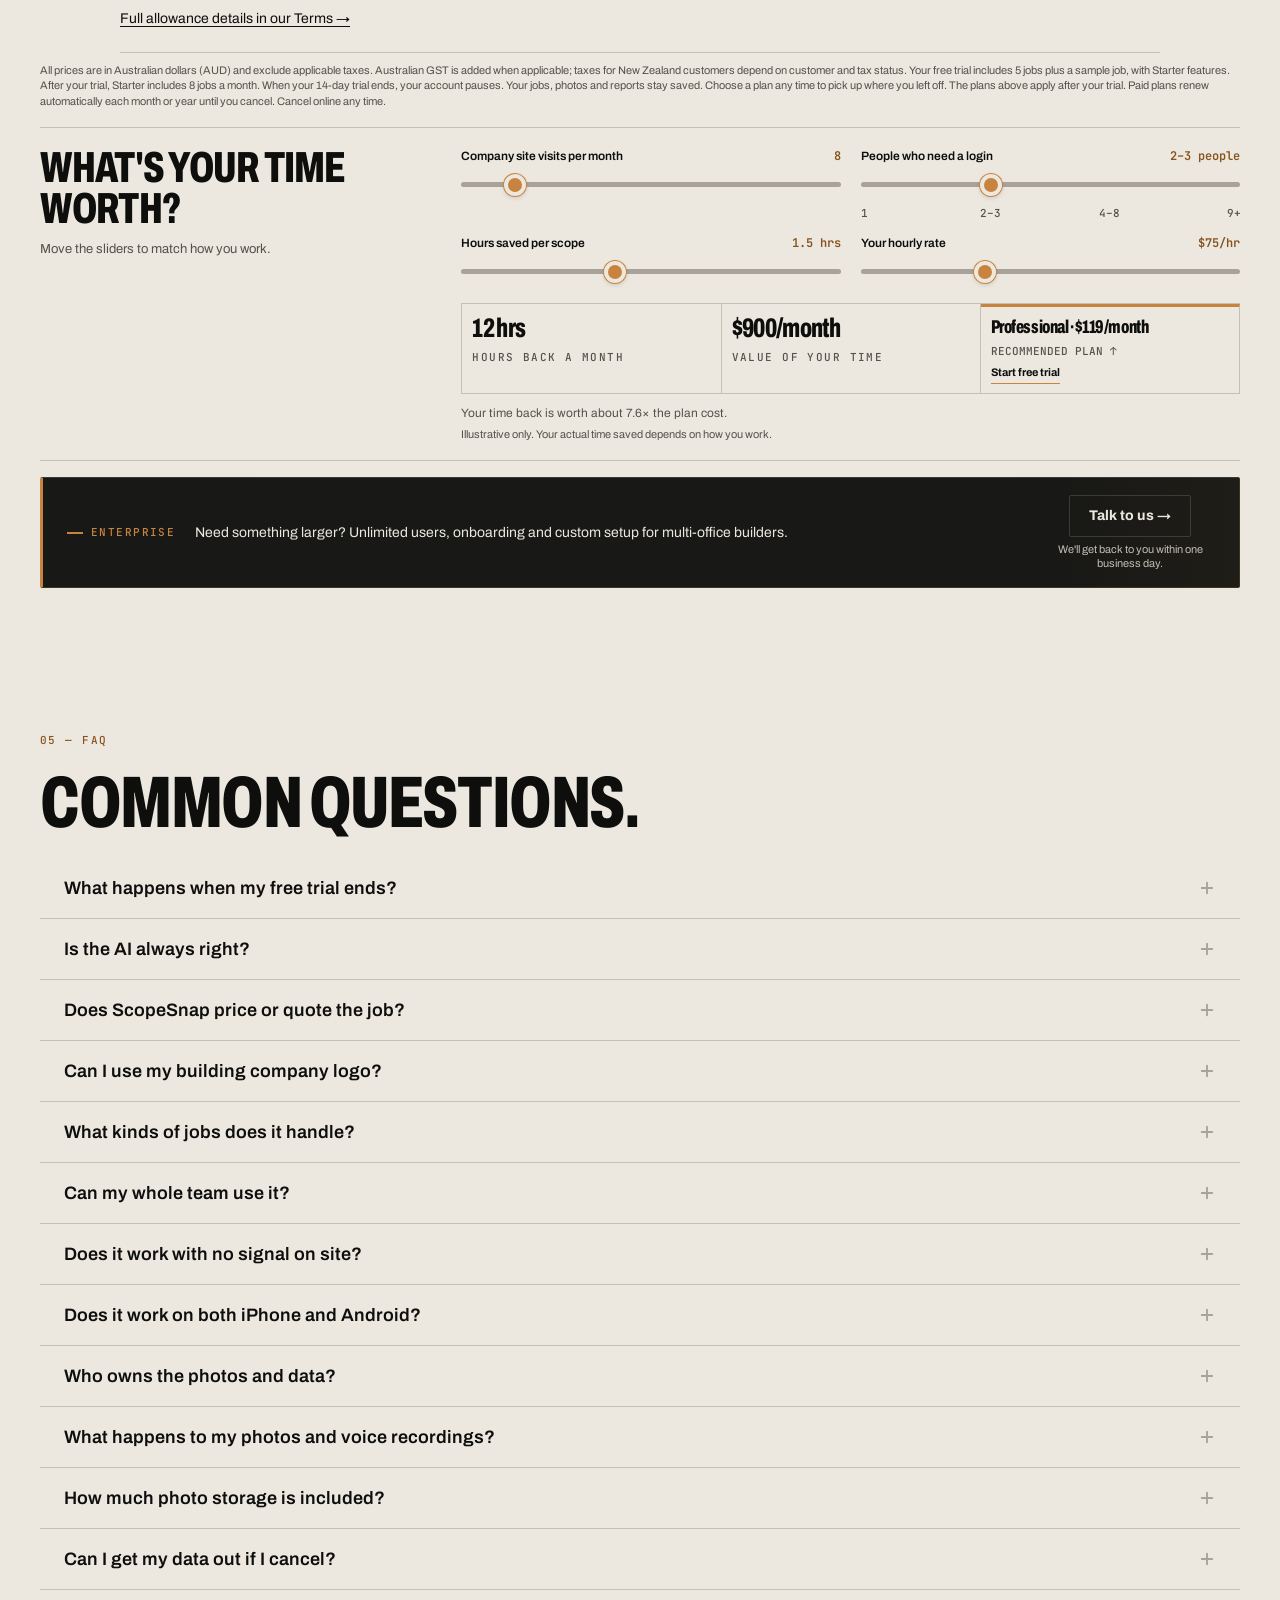
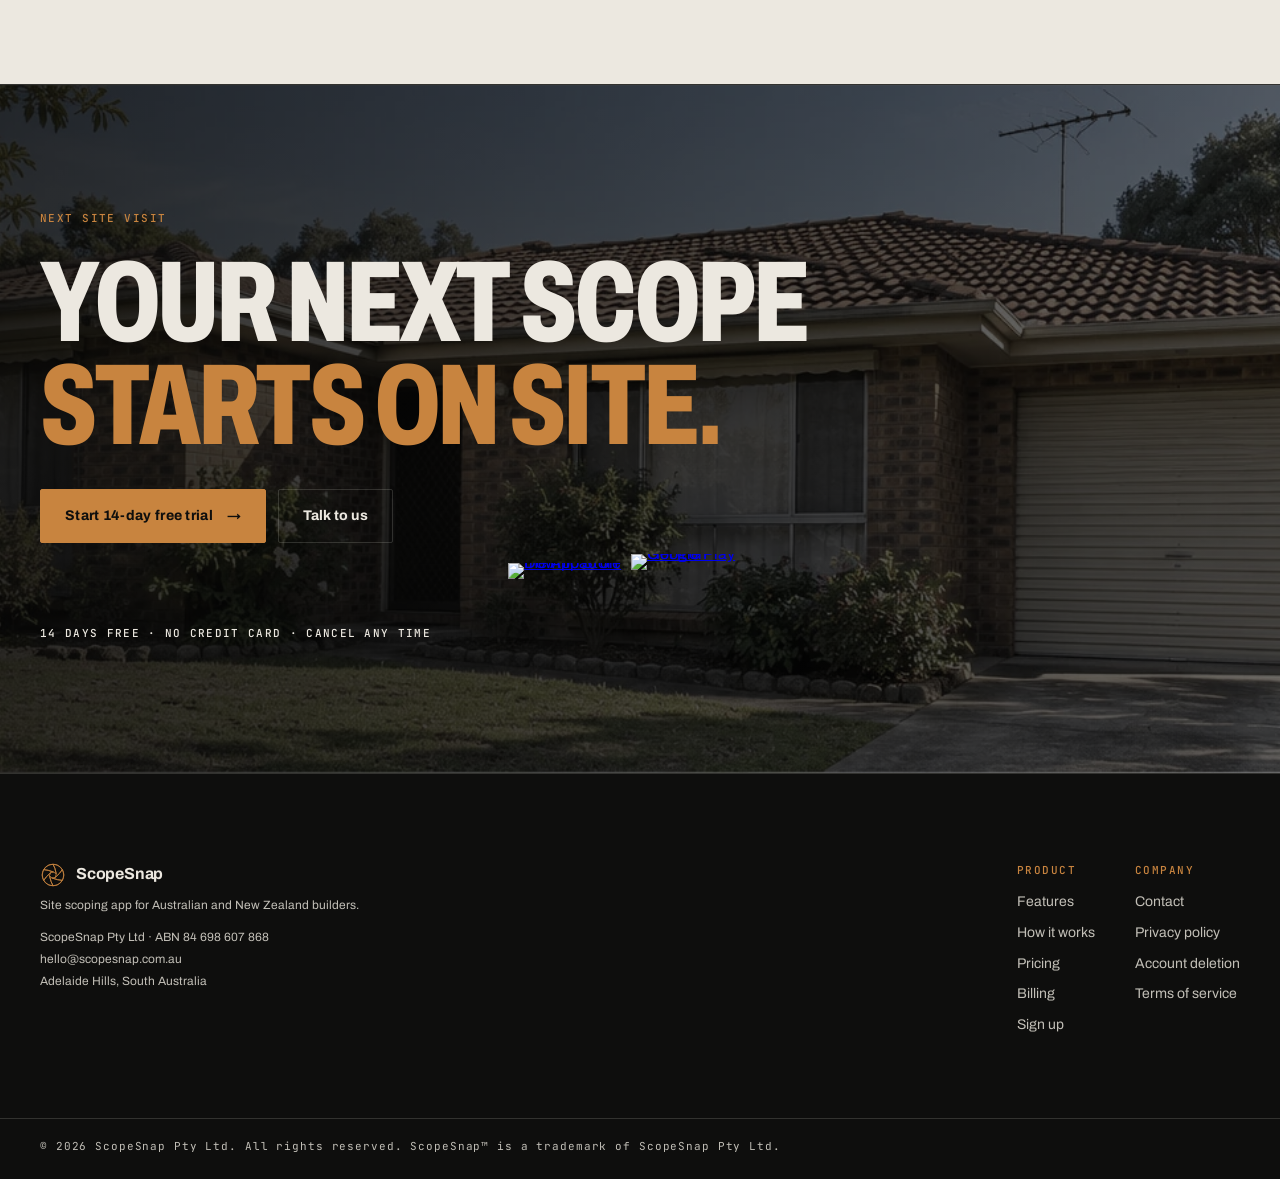
==== commit 84864a80: "fix: add scaled Voice Scope status and stop overlay" ====
--- a/index.html
+++ b/index.html
@@ -211,7 +211,9 @@
     <i style="--wave-h:70%"></i><i style="--wave-h:93%"></i><i style="--wave-h:50%"></i>
     <i style="--wave-h:82%"></i><i style="--wave-h:47%"></i><i style="--wave-h:68%"></i>
    </span>
-   <span class="so-live-countdown" id="so-voice-clock" aria-hidden="true">2:37 remaining</span>
+   <span class="so-live-status" aria-hidden="true">Recording — tap Stop when finished</span>
+    <span class="so-live-countdown" id="so-voice-clock" aria-hidden="true">2:37 remaining</span>
+    <span class="so-live-stop" aria-hidden="true"></span>
   </span>
  </div>
 </section>
--- a/site-polish.css
+++ b/site-polish.css
@@ -145,3 +145,38 @@
   .so-phone.so-hero-phone .so-hero-screen,
   .so-phone.so-hero-phone .so-hero-screen>img{border-radius:21px}
 }
+
+/* Hero Voice Scope recording state on the 1170x2532 screen image.
+   Card: x 3.9%-96.1%, y 39.1%-47.1%; AR Tape begins at y 48.5%.
+   Stop button centre: x 87%, y 43.1%; every size is screen-relative. */
+.so-hero-screen .so-live-status{
+  position:absolute;left:7%;top:41.7%;width:65%;height:1.1%;
+  z-index:2;pointer-events:none;white-space:nowrap;
+  color:#77716e;font:400 2.5cqw/1.1 Arial,sans-serif;
+}
+.so-hero-screen .so-live-waveform{
+  left:7%;top:43.85%;width:19%;height:1.65%;
+  gap:.32cqw;overflow:hidden;
+}
+.so-hero-screen .so-live-countdown{
+  left:30%;top:44.1%;width:43%;height:1.1%;
+  display:flex;align-items:center;justify-content:flex-start;
+  color:#77716e;font:400 2.5cqw/1.1 Arial,sans-serif;
+  letter-spacing:0;white-space:nowrap;
+}
+.so-hero-screen .so-live-stop{
+  position:absolute;left:87%;top:43.1%;transform:translate(-50%,-50%);
+  width:12.5cqw;height:12.5cqw;box-sizing:border-box;
+  border-radius:50%;background:#9269af;
+  display:flex;align-items:center;justify-content:center;
+  z-index:2;pointer-events:none;
+}
+.so-hero-screen .so-live-stop::before{
+  content:"";display:block;width:34%;aspect-ratio:1;
+  border-radius:18%;background:#fff;
+}
+/* Override the global phone-site 11px minimum for text inside a scaled
+   screenshot; cqw keeps overlays the same relative size as the app UI. */
+@media(max-width:699px){
+  .so-hero .so-hero-screen .so-live-countdown{font-size:2.5cqw!important}
+}
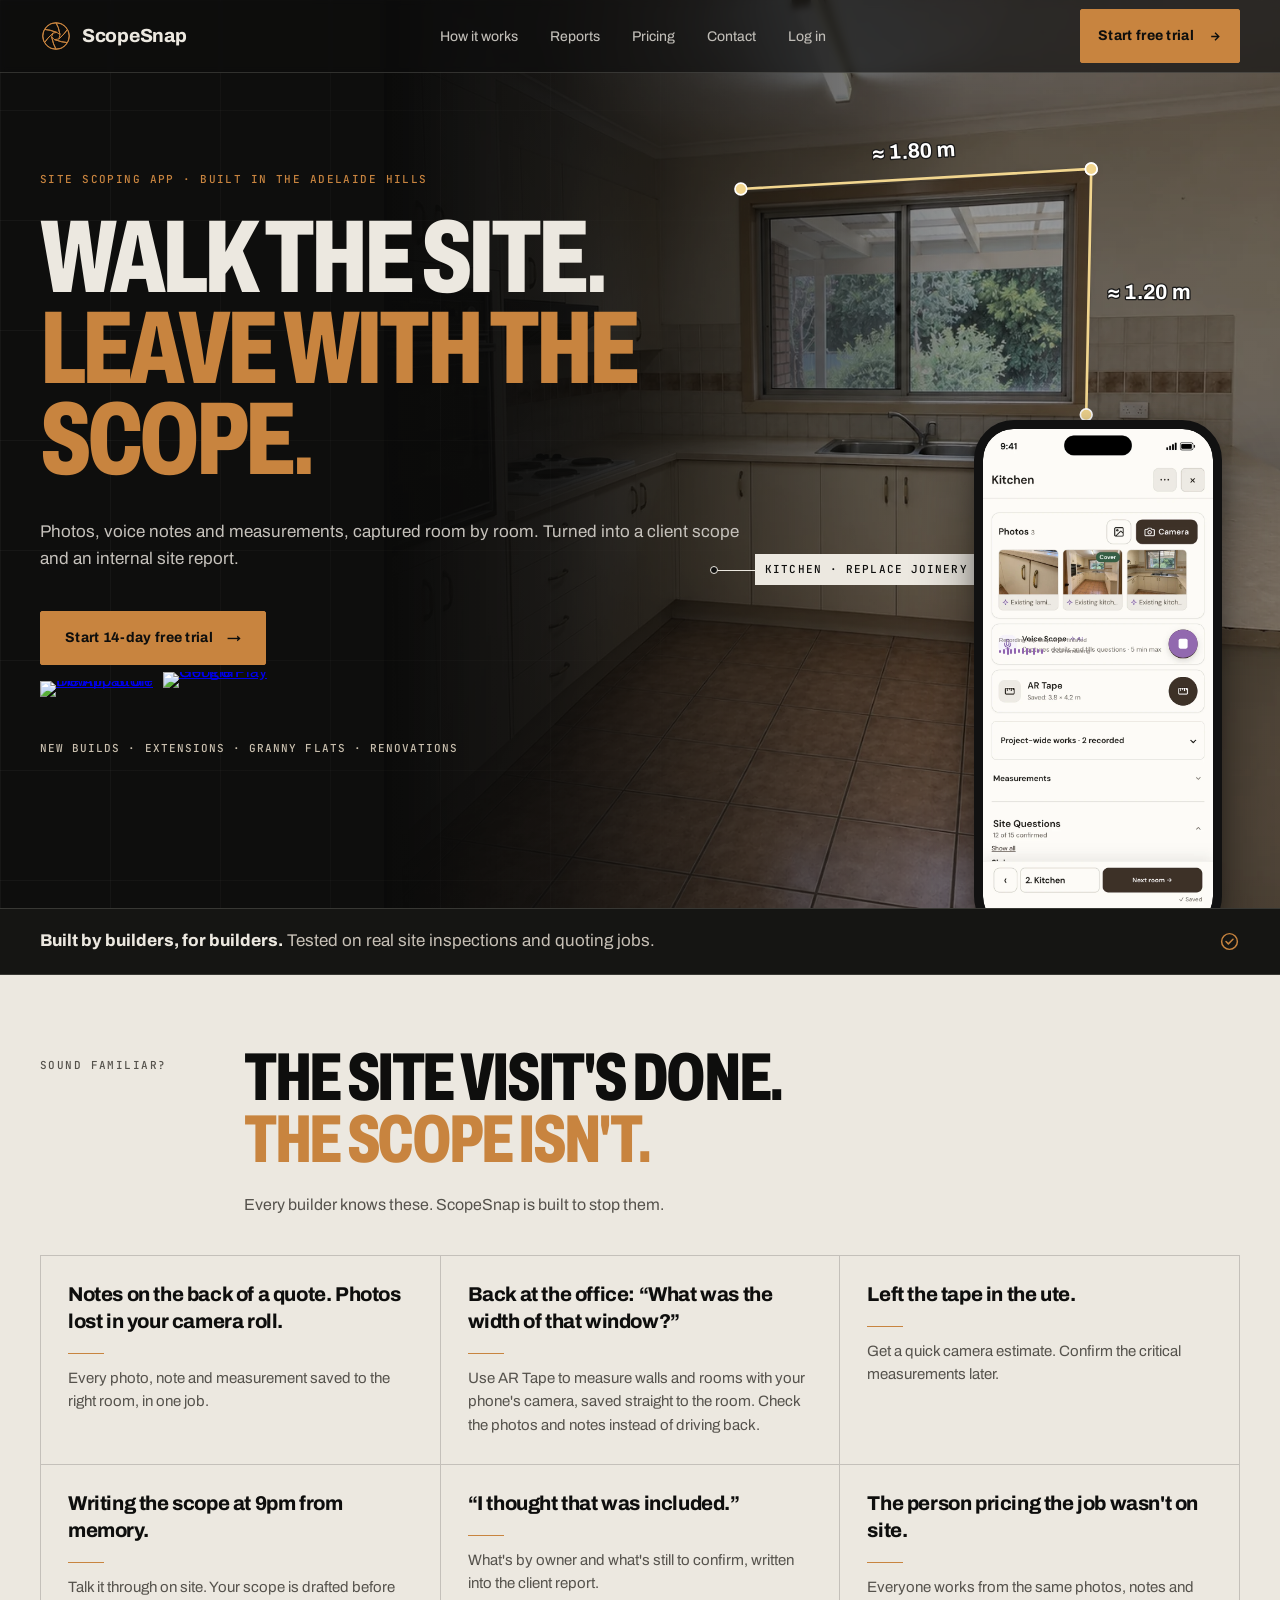
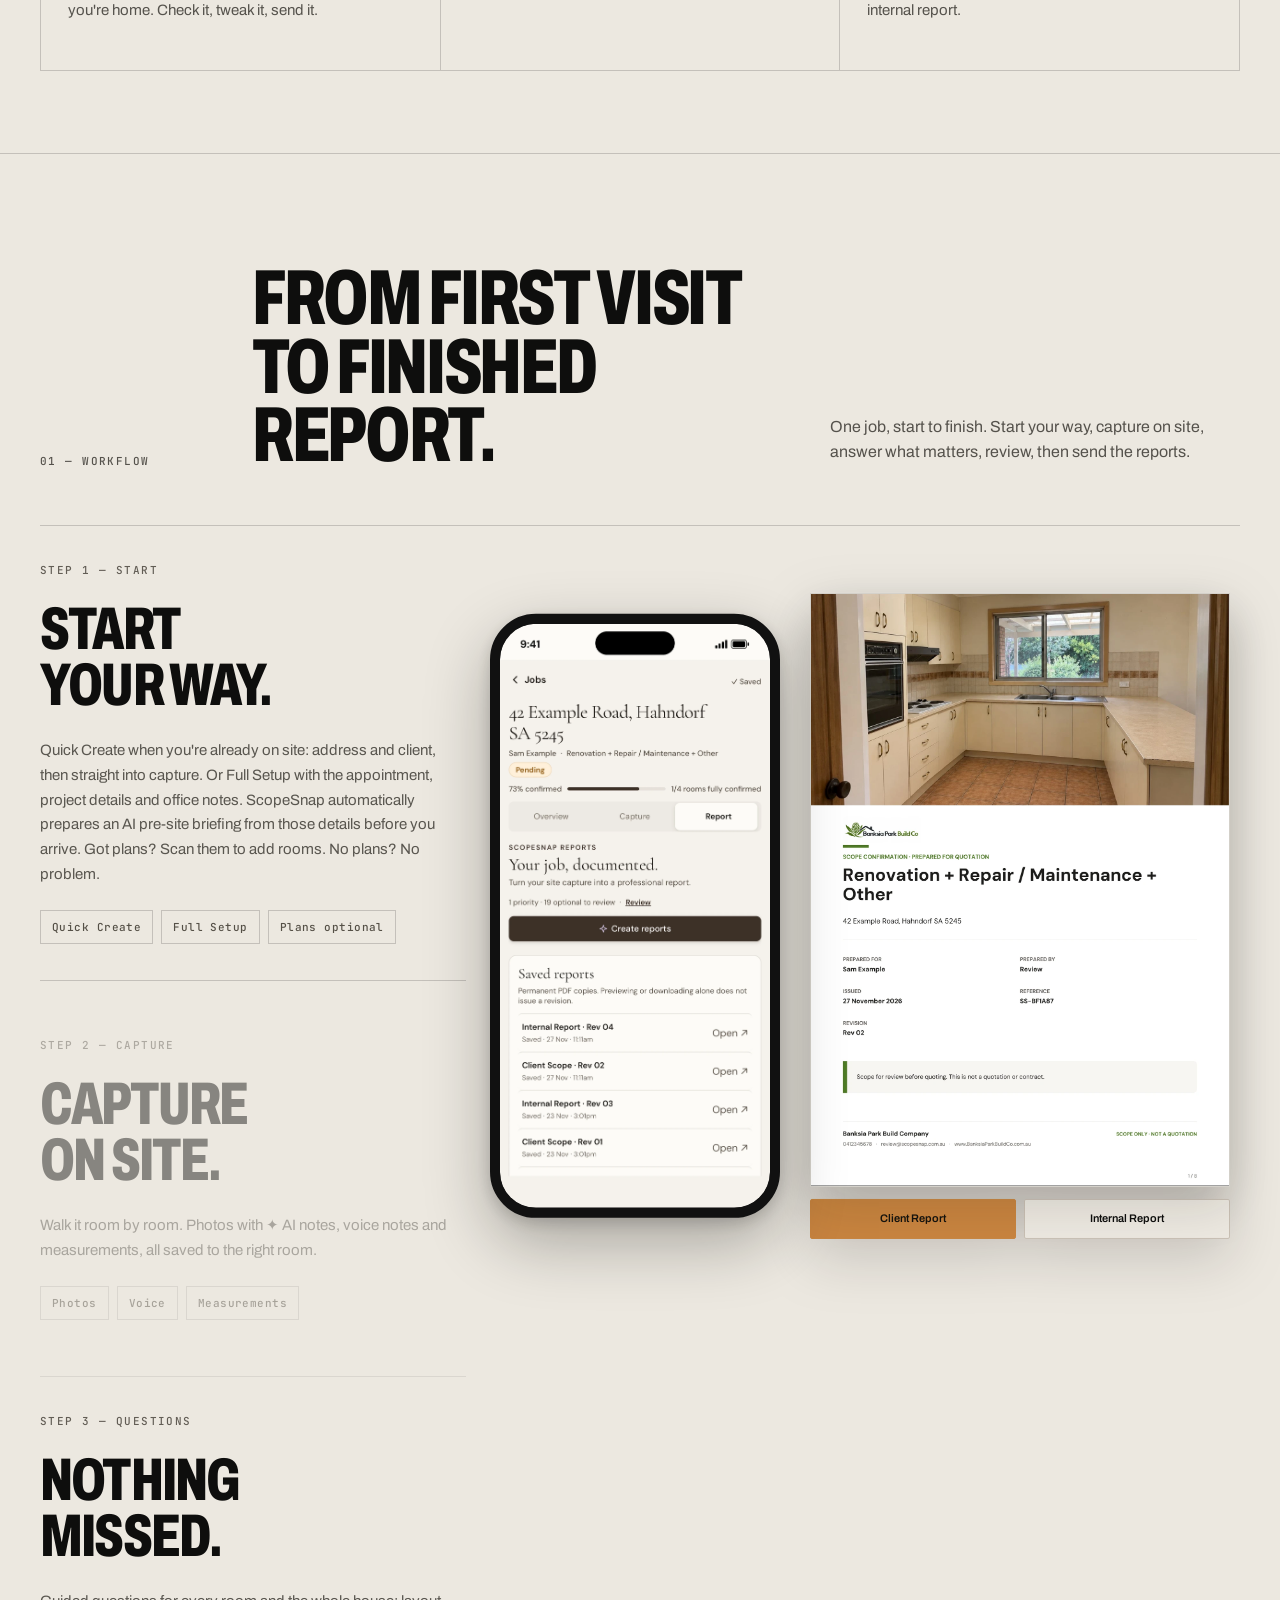
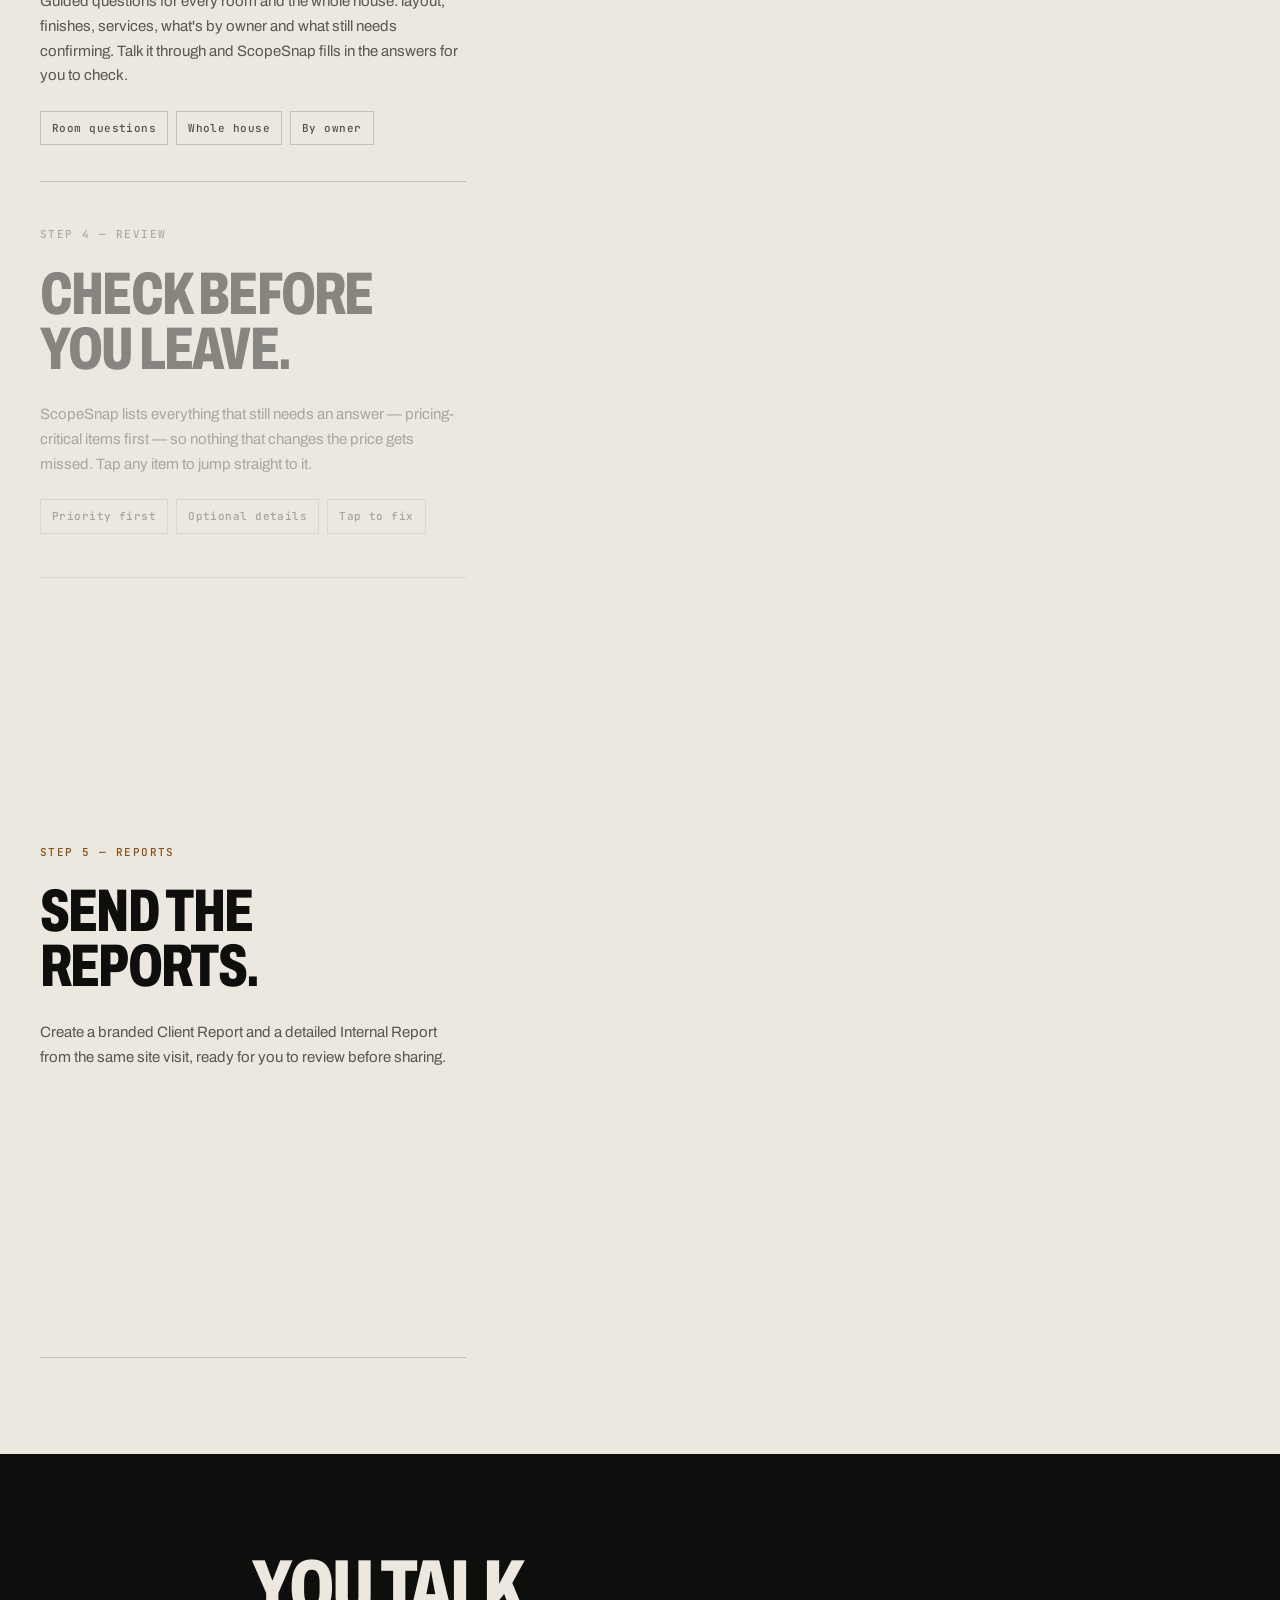
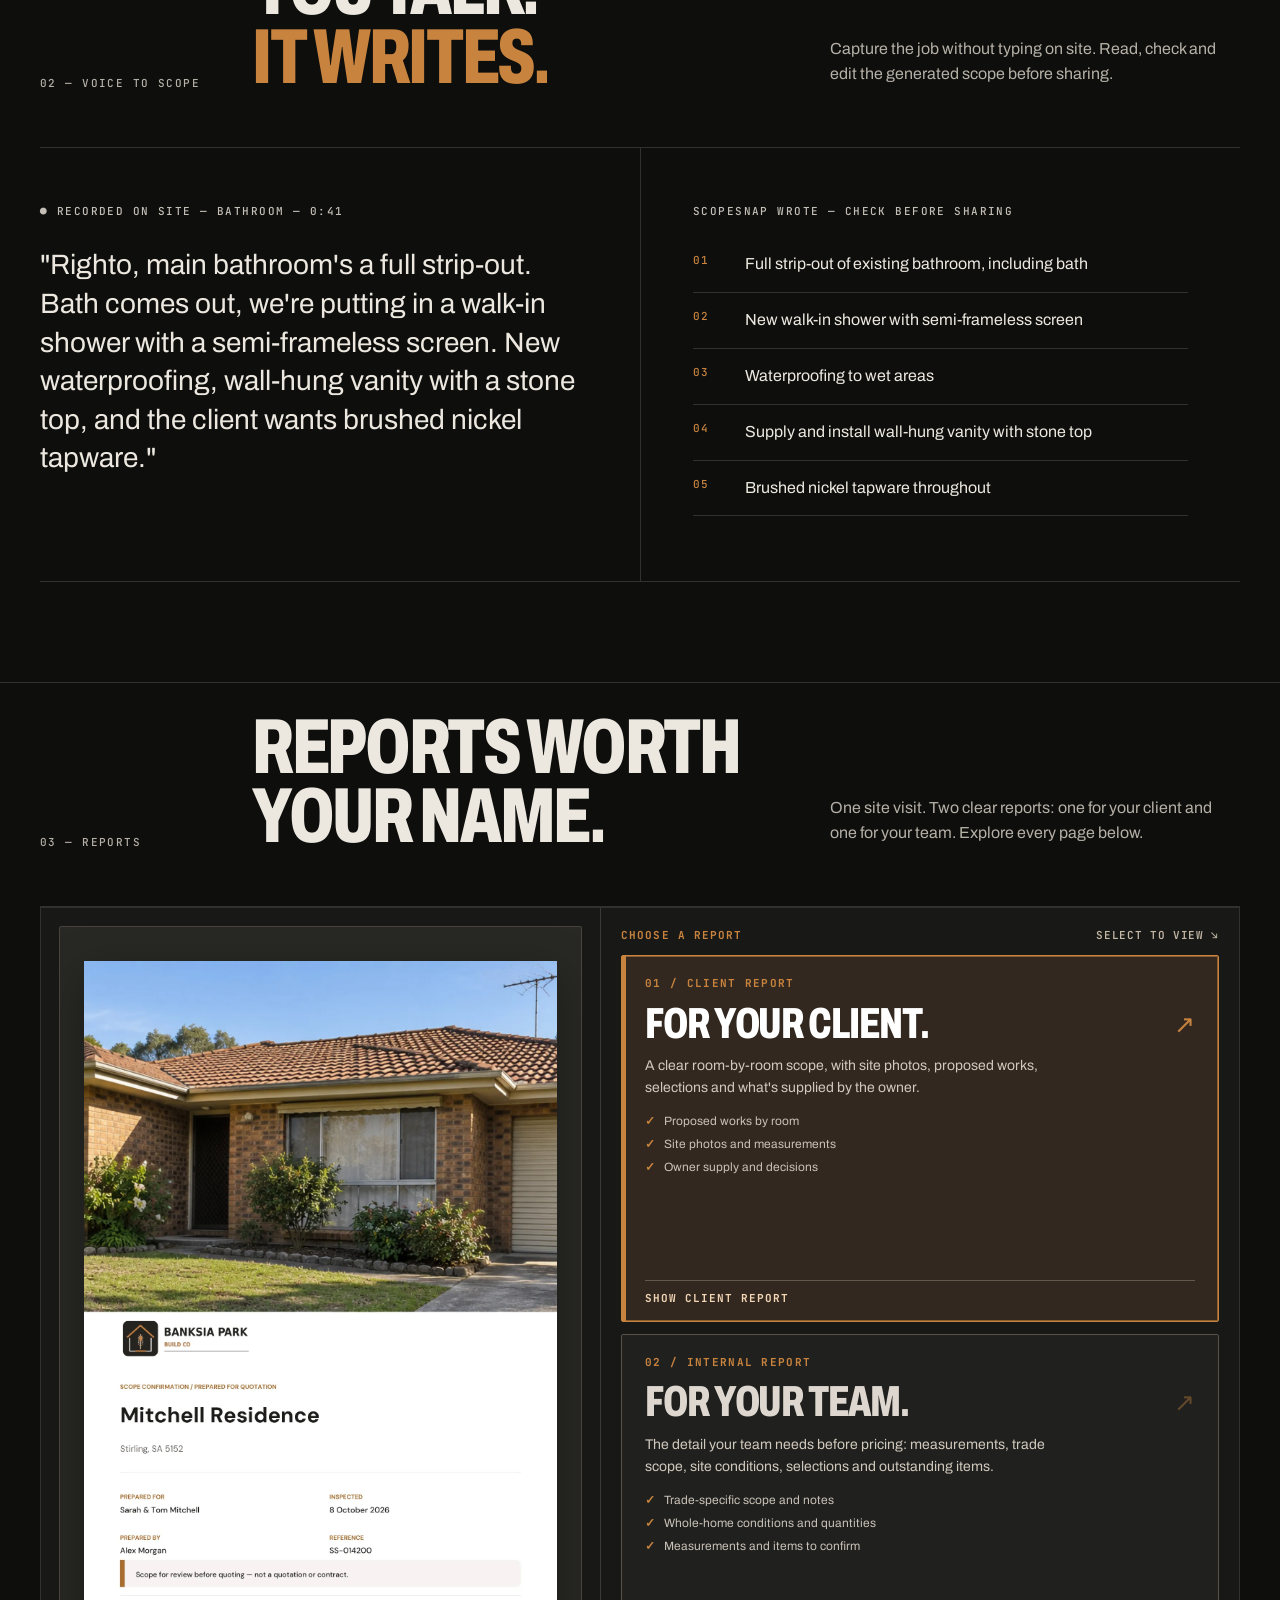
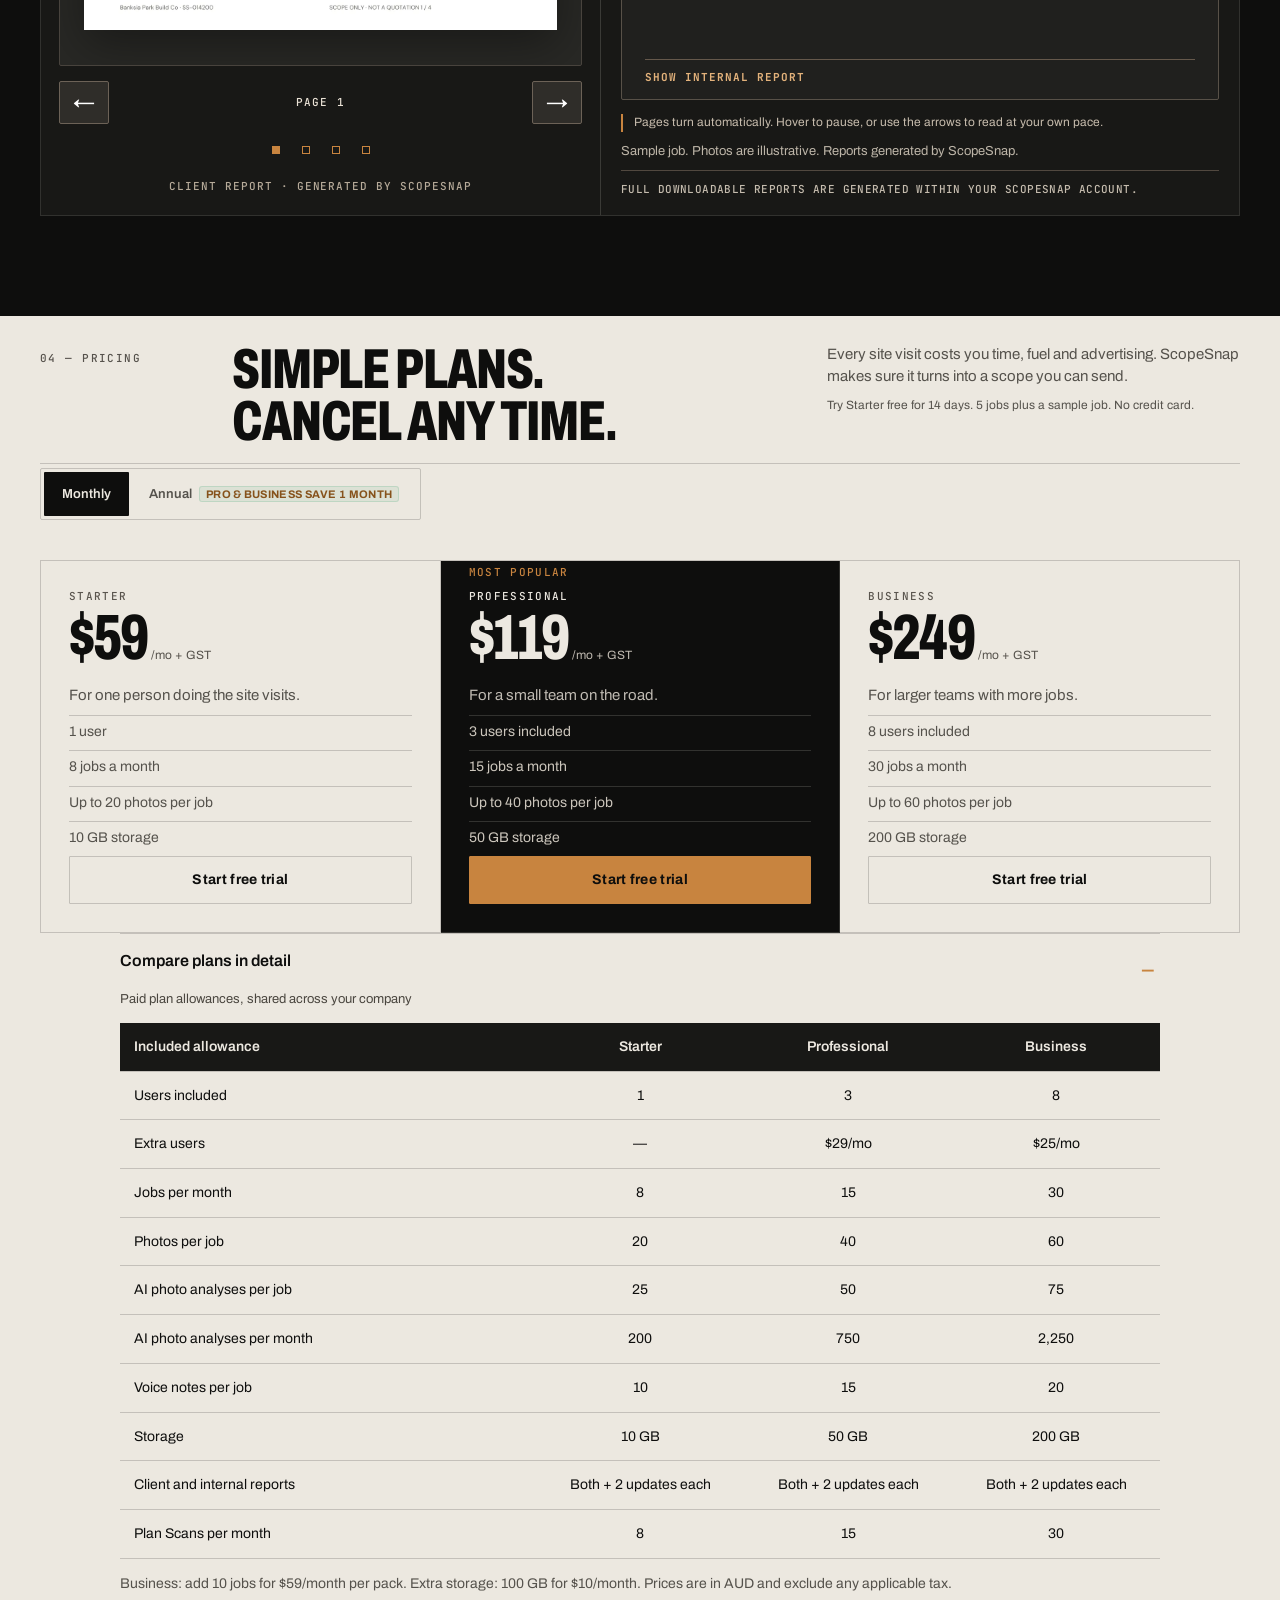
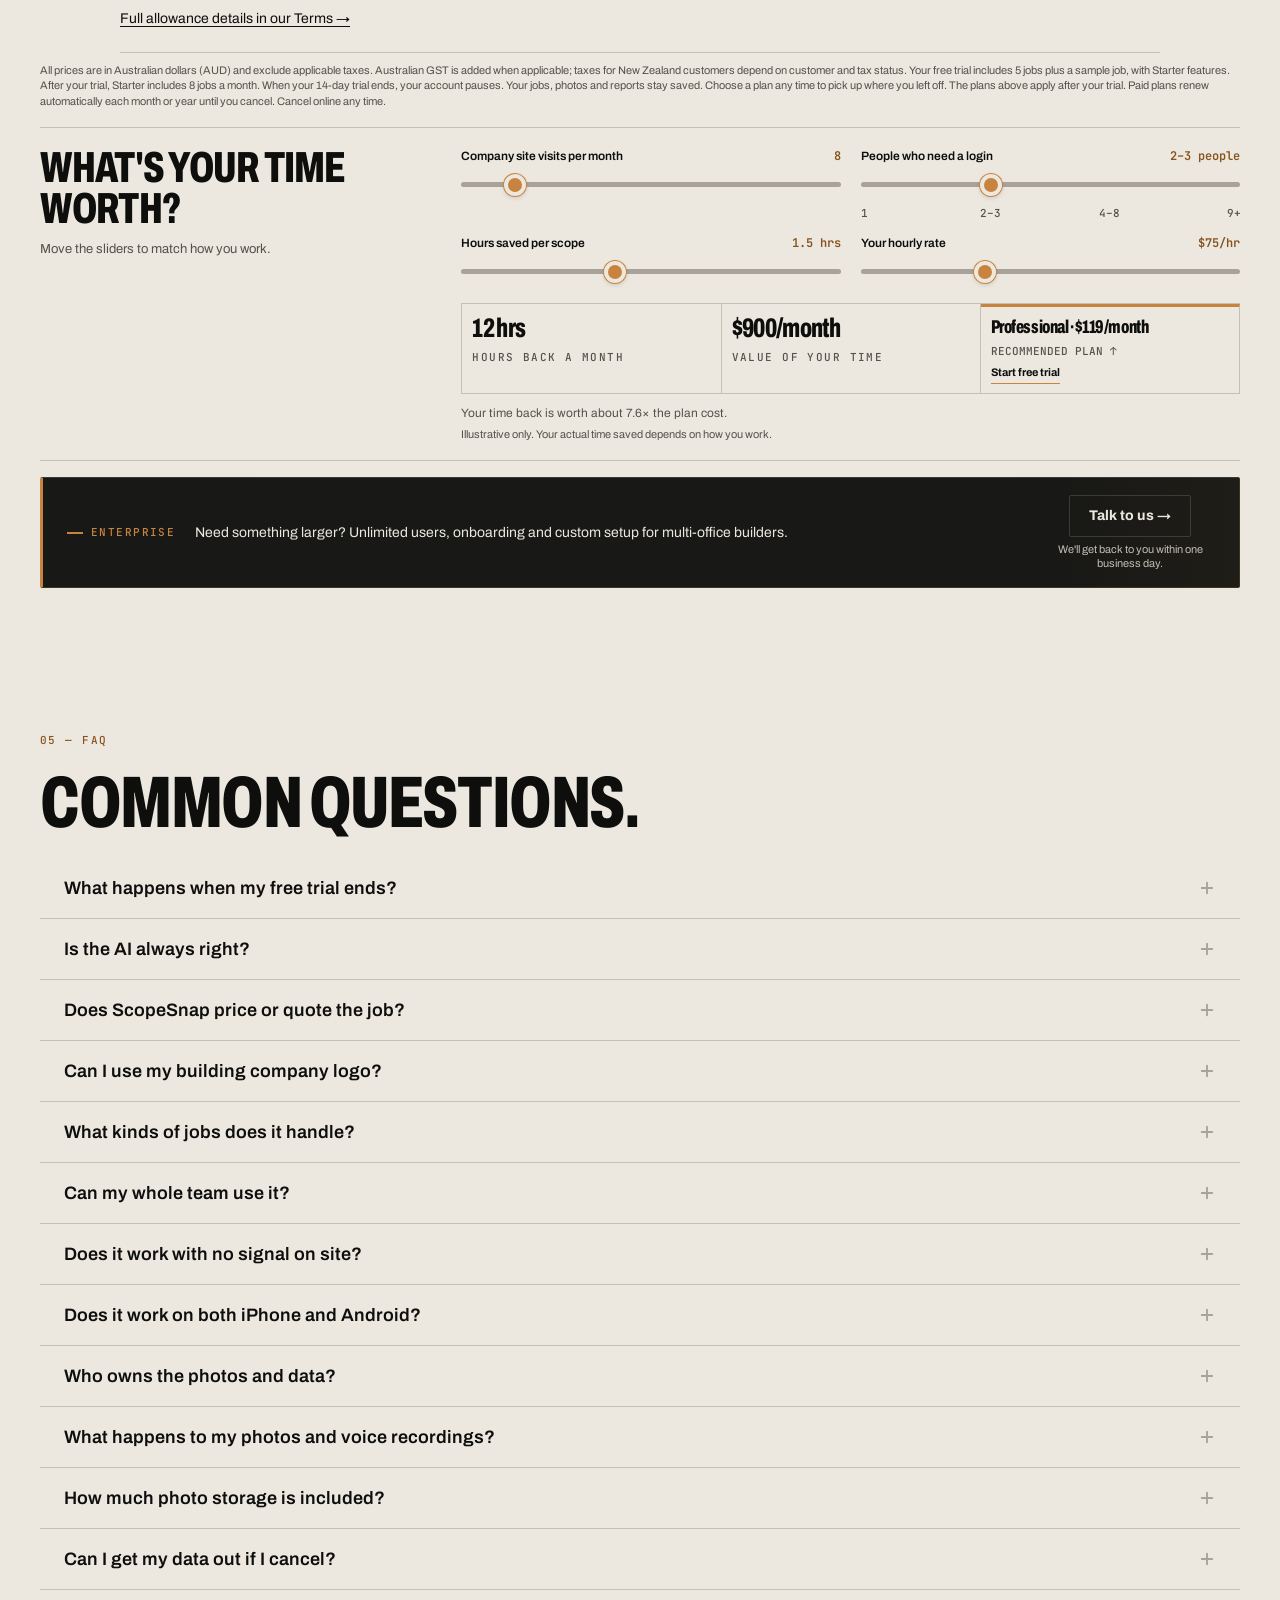
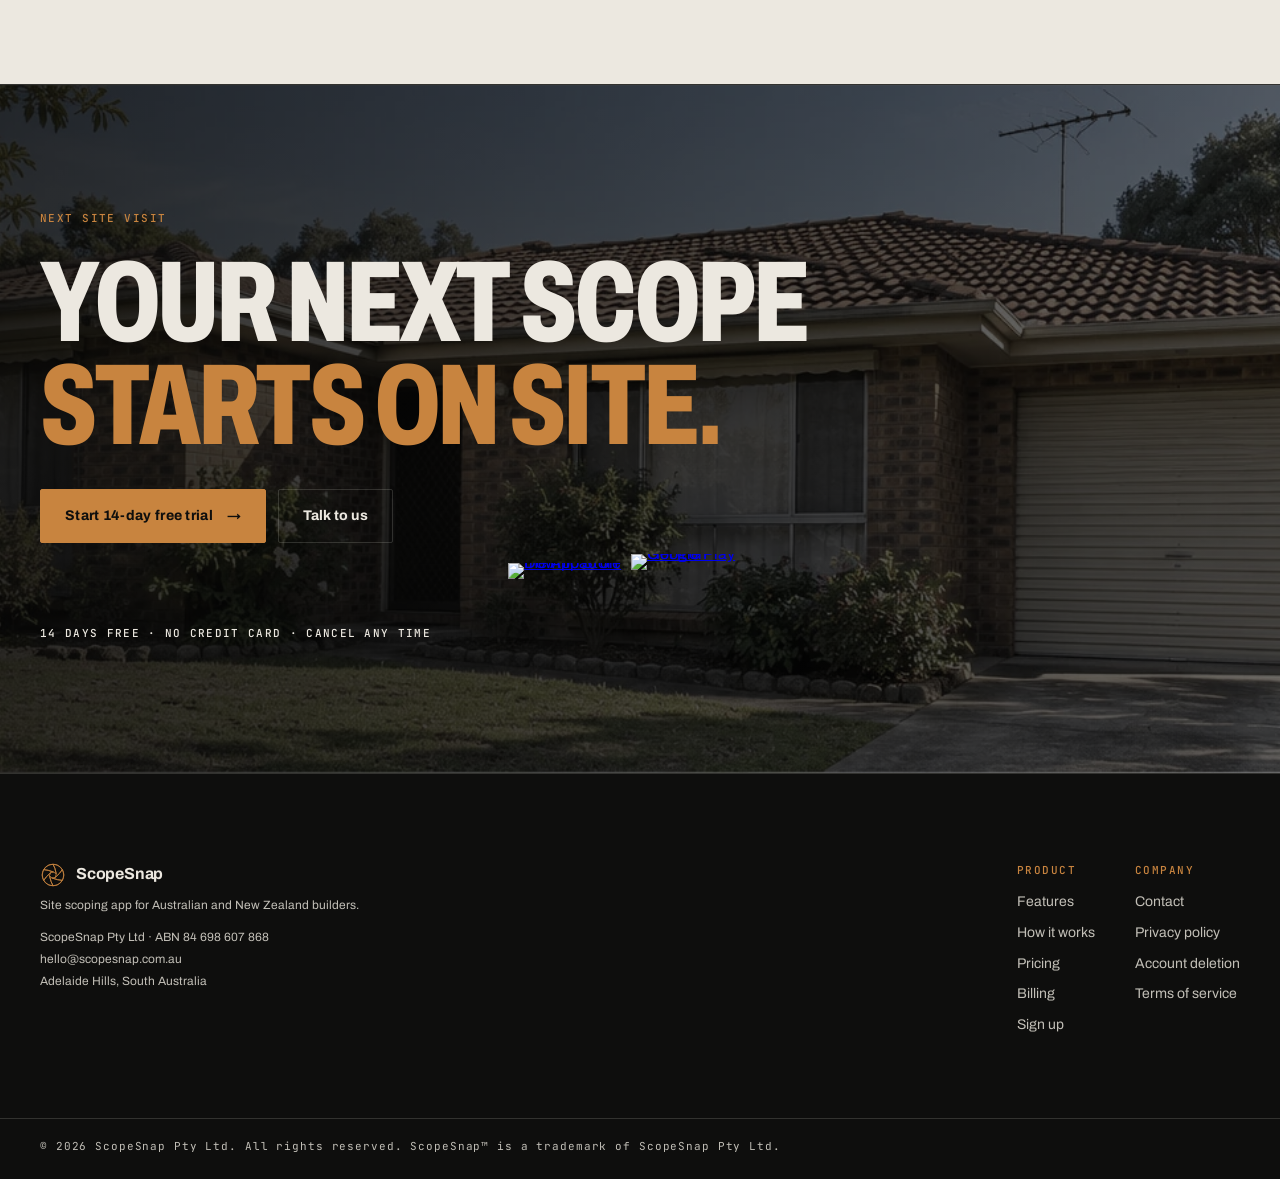
==== commit 51f2bca1: "fix: replace hero Voice Scope screenshot card during recording" ====
--- a/index.html
+++ b/index.html
@@ -205,15 +205,25 @@
        clock are drawn over their intentionally blank screenshot slots. -->
   <span class="so-hero-screen">
    <img src="/images/perf/hero-phone.webp?v=20261127-130" width="1170" height="2532" alt="Actual ScopeSnap Kitchen room screen: three kitchen photos with AI descriptions, live Voice Scope recording, Open Tape Measure, Site Questions and Additional Notes" fetchpriority="low">
-   <span class="so-live-waveform" aria-hidden="true">
-    <i style="--wave-h:34%"></i><i style="--wave-h:64%"></i><i style="--wave-h:86%"></i>
-    <i style="--wave-h:54%"></i><i style="--wave-h:74%"></i><i style="--wave-h:48%"></i>
-    <i style="--wave-h:70%"></i><i style="--wave-h:93%"></i><i style="--wave-h:50%"></i>
-    <i style="--wave-h:82%"></i><i style="--wave-h:47%"></i><i style="--wave-h:68%"></i>
+   <span class="so-live-card" aria-hidden="true">
+    <span class="so-live-mic">
+     <svg viewBox="0 0 24 24" fill="none" stroke="currentColor" stroke-width="2" stroke-linecap="round" stroke-linejoin="round"><rect x="9" y="2" width="6" height="13" rx="3"/><path d="M5 10v2a7 7 0 0 0 14 0v-2M12 19v3m-4 0h8"/></svg>
+    </span>
+    <span class="so-live-body">
+     <span class="so-live-heading"><span>Voice Scope</span><span class="so-live-ai">✦ AI</span></span>
+     <span class="so-live-status">Recording: tap Stop when finished</span>
+     <span class="so-live-audio">
+      <span class="so-live-waveform">
+       <i style="--wave-h:34%"></i><i style="--wave-h:64%"></i><i style="--wave-h:86%"></i>
+       <i style="--wave-h:54%"></i><i style="--wave-h:74%"></i><i style="--wave-h:48%"></i>
+       <i style="--wave-h:70%"></i><i style="--wave-h:93%"></i><i style="--wave-h:50%"></i>
+       <i style="--wave-h:82%"></i><i style="--wave-h:47%"></i><i style="--wave-h:68%"></i>
+      </span>
+      <span class="so-live-countdown" id="so-voice-clock">2:37 remaining</span>
+     </span>
+    </span>
+    <span class="so-live-stop"></span>
    </span>
-   <span class="so-live-status" aria-hidden="true">Recording — tap Stop when finished</span>
-    <span class="so-live-countdown" id="so-voice-clock" aria-hidden="true">2:37 remaining</span>
-    <span class="so-live-stop" aria-hidden="true"></span>
   </span>
  </div>
 </section>
